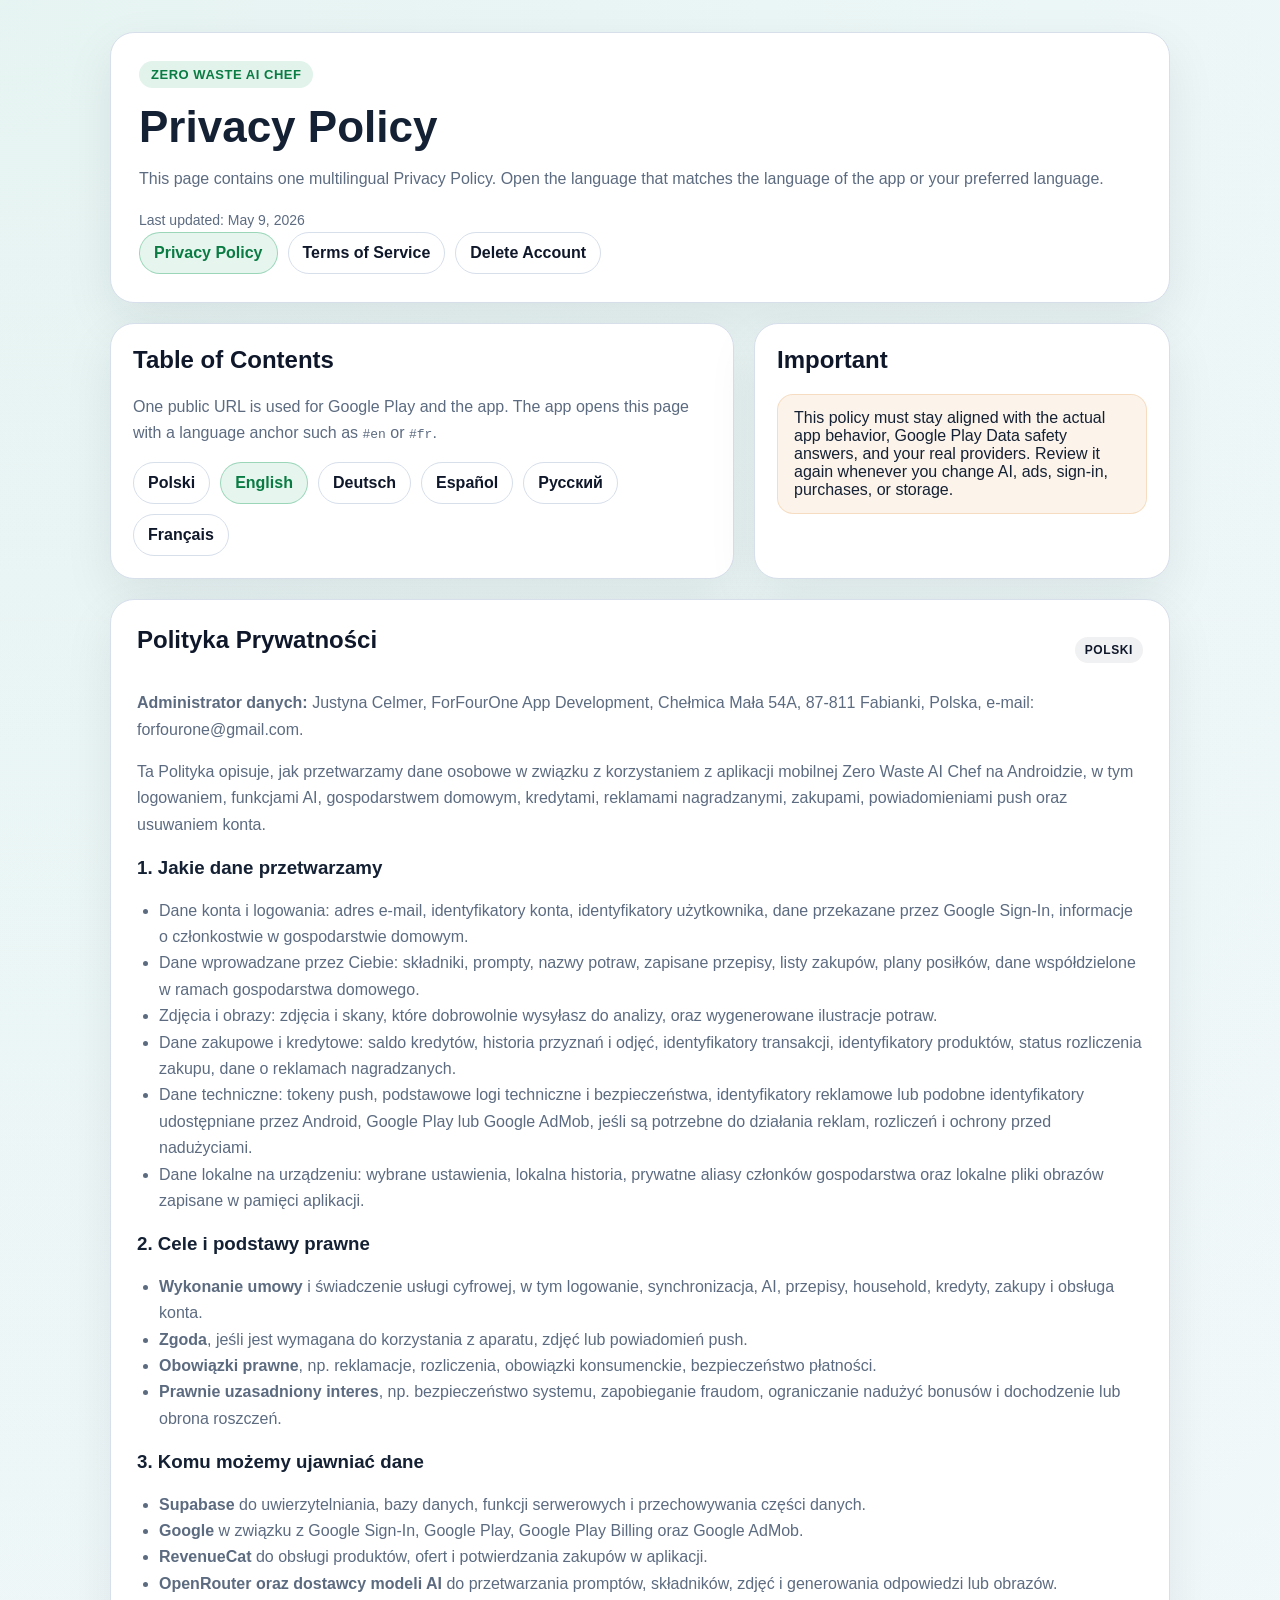
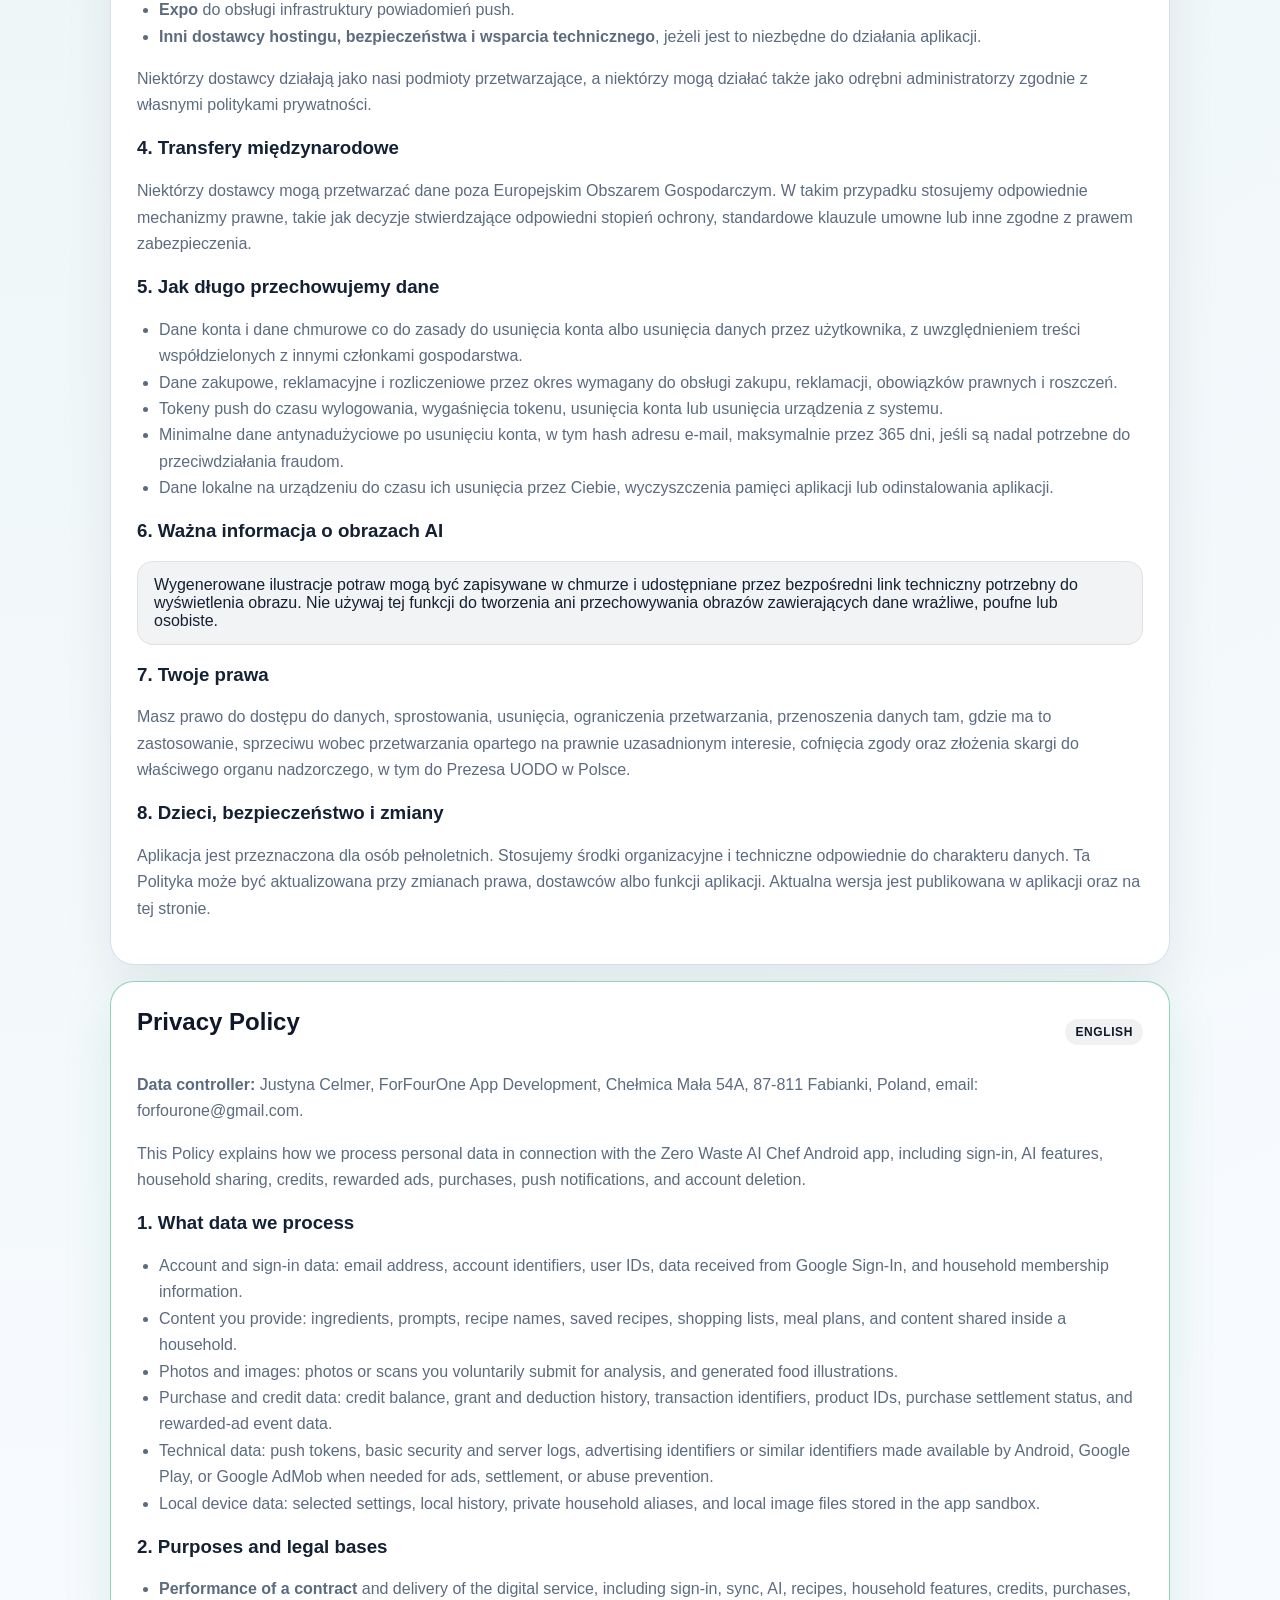
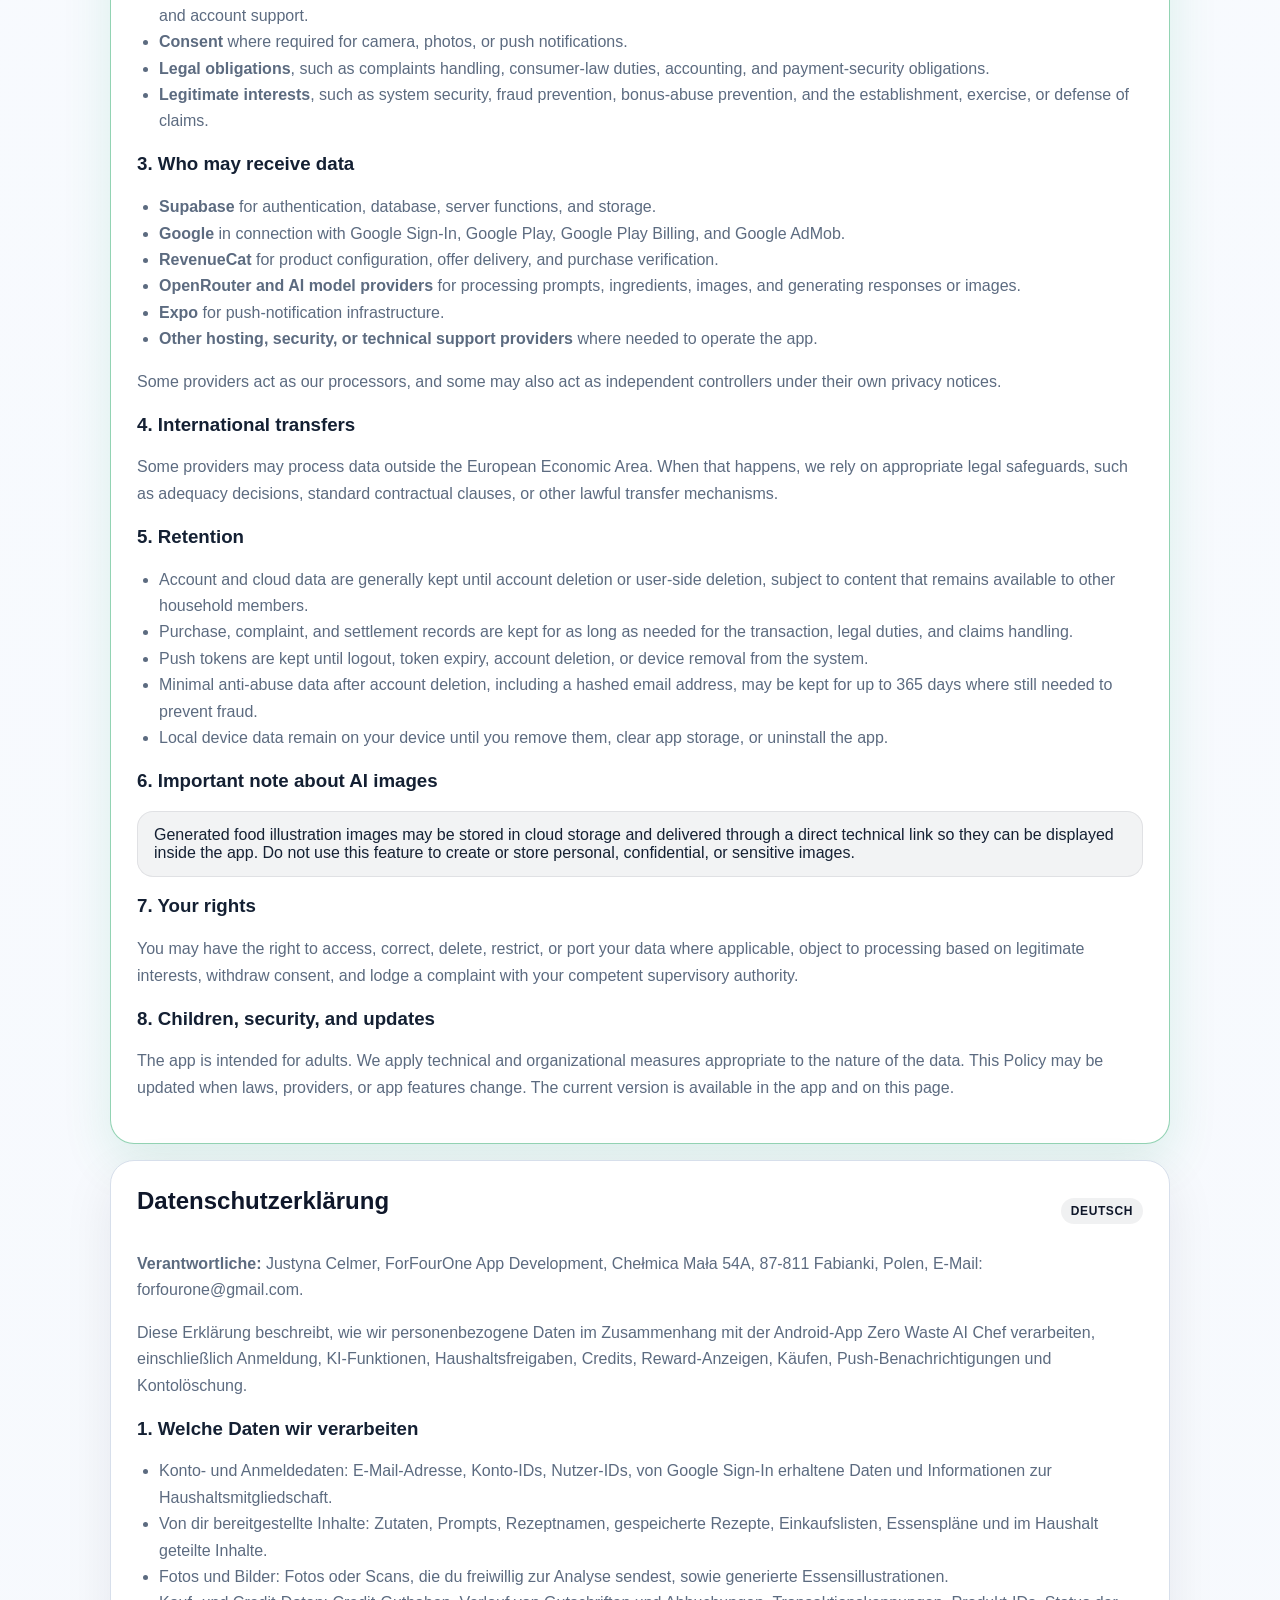
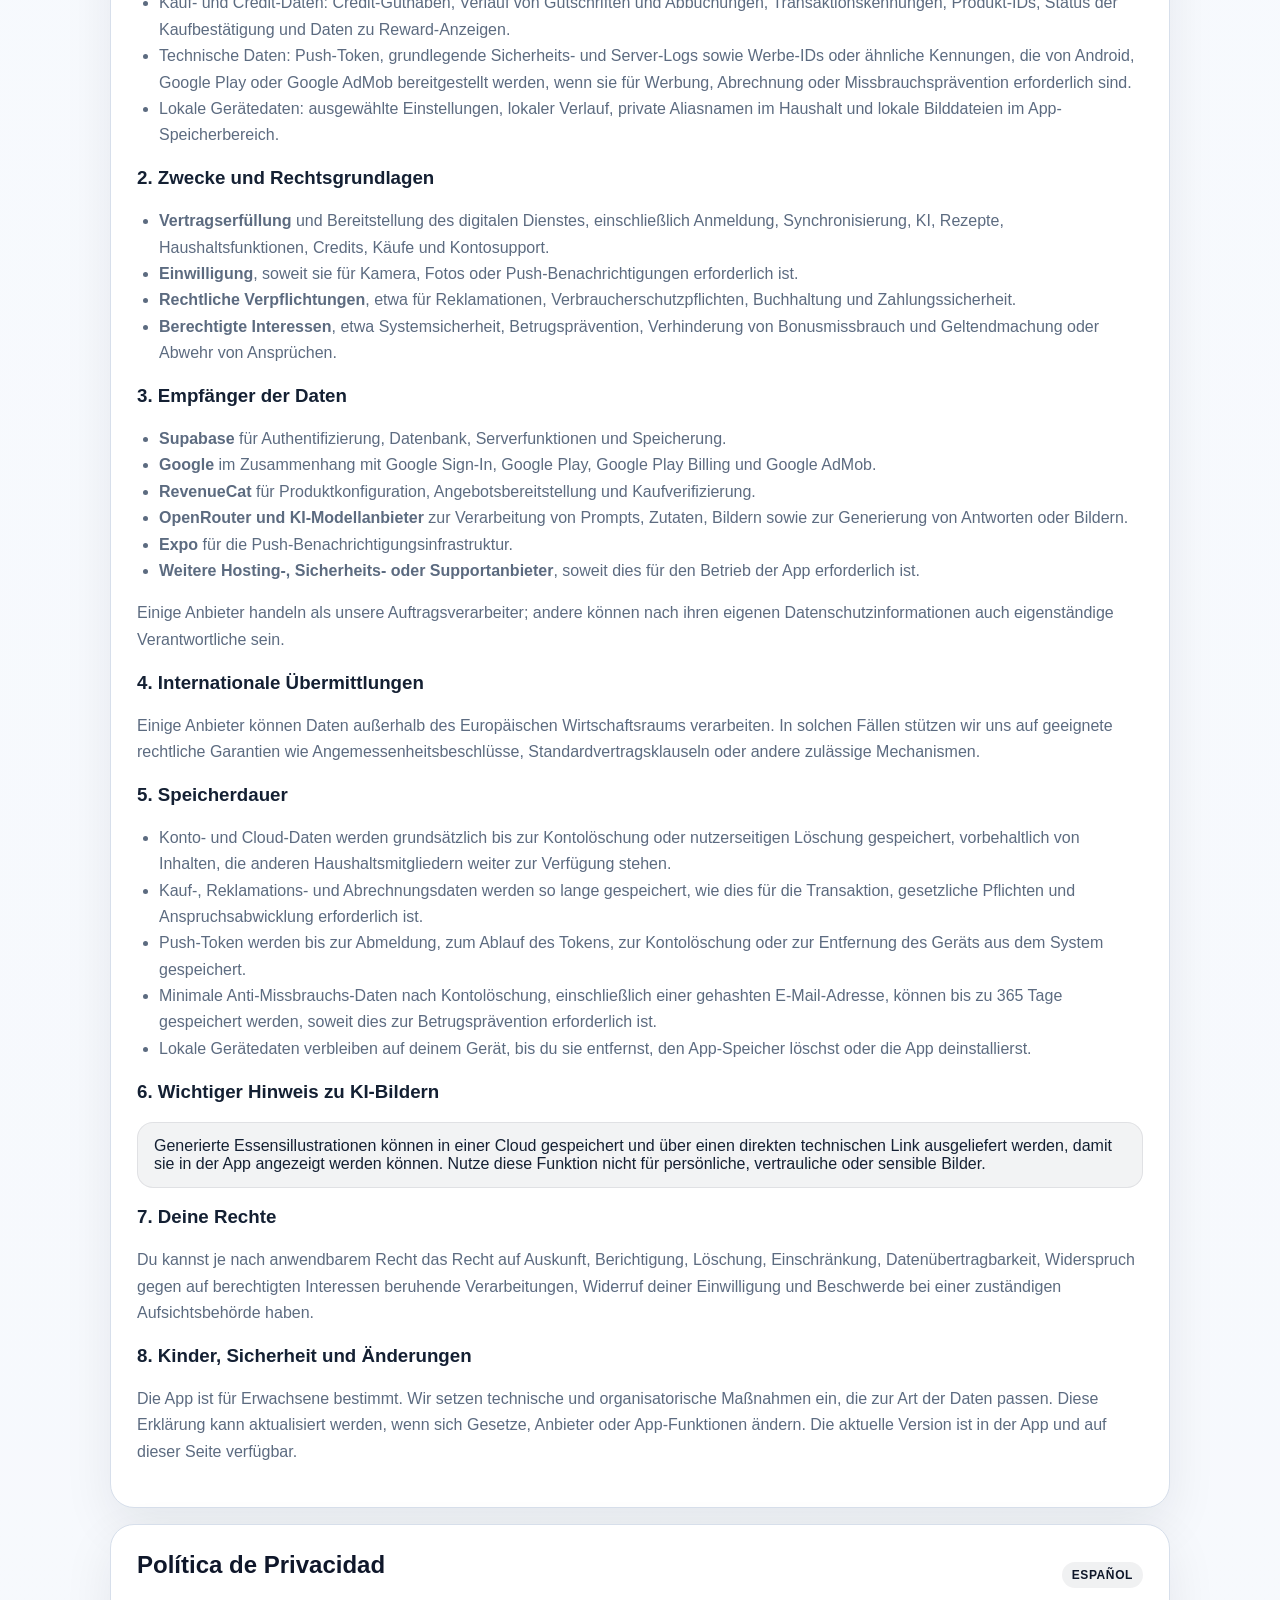
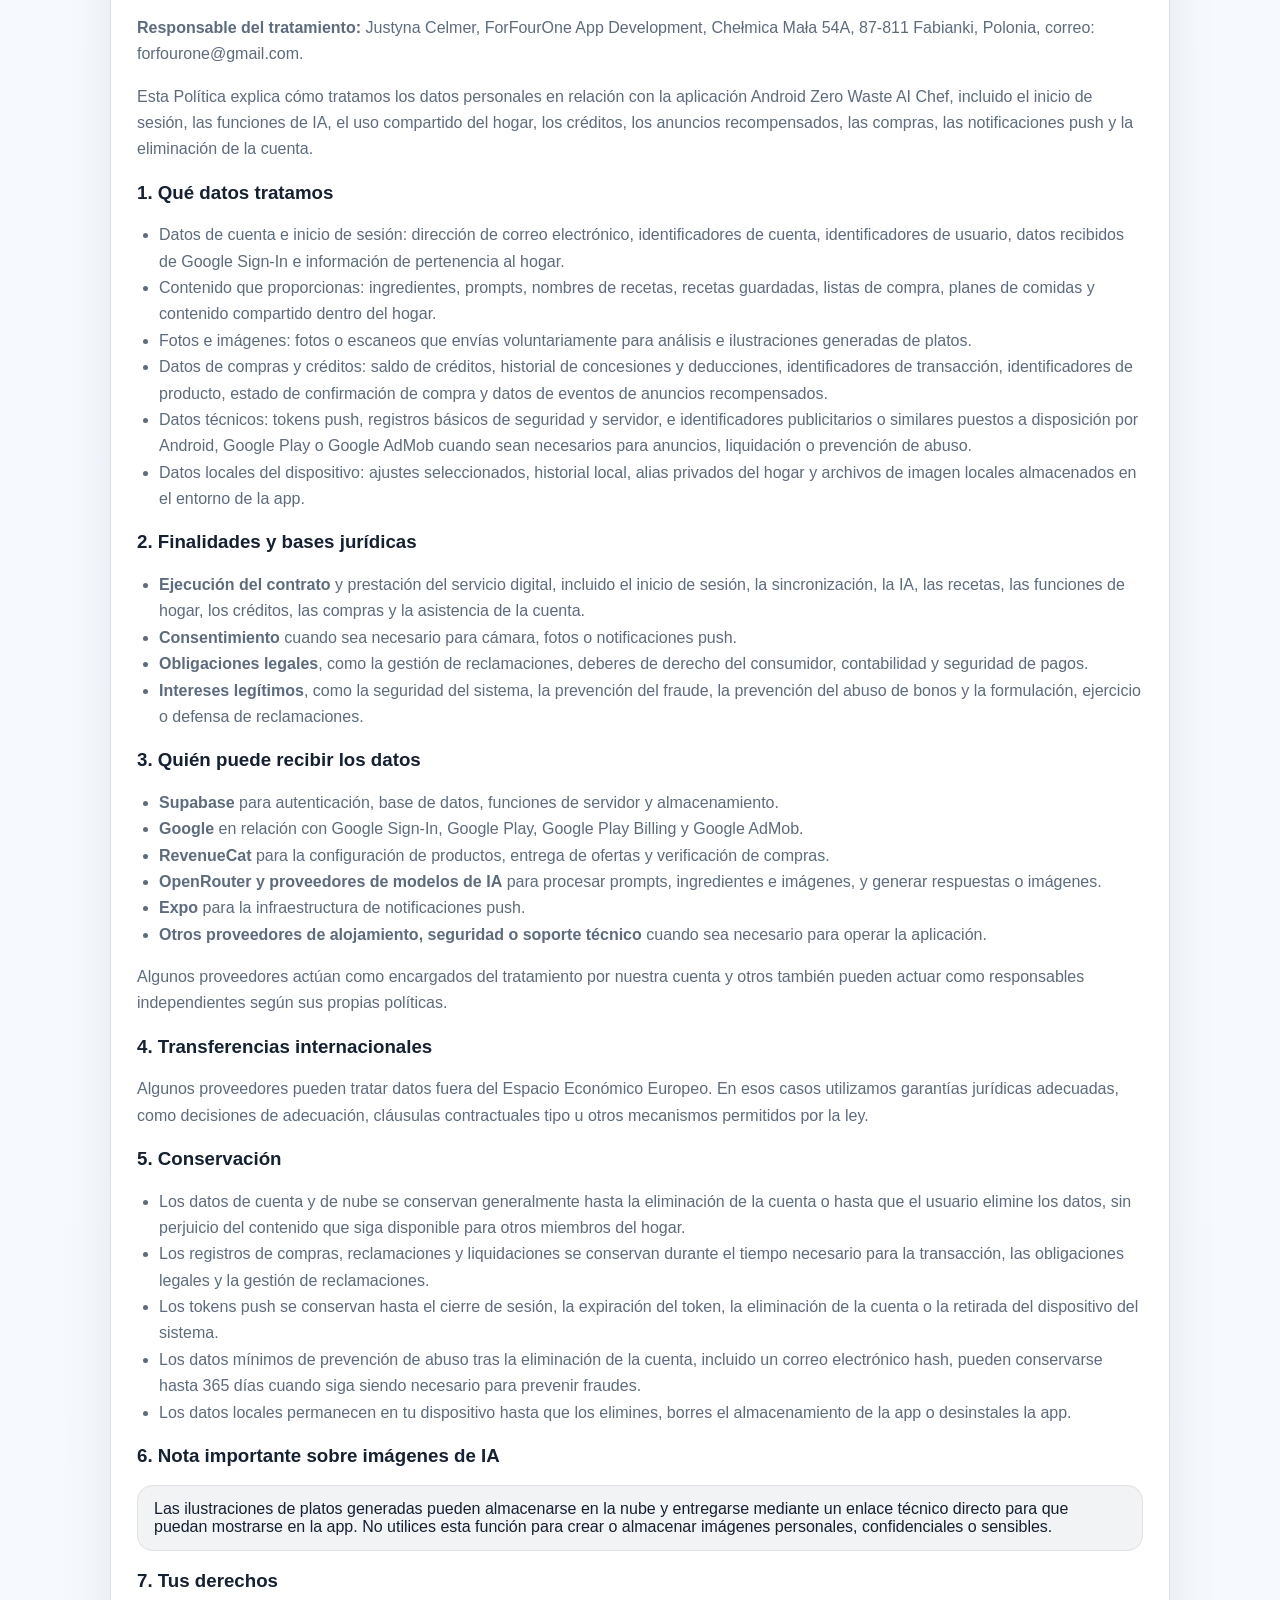
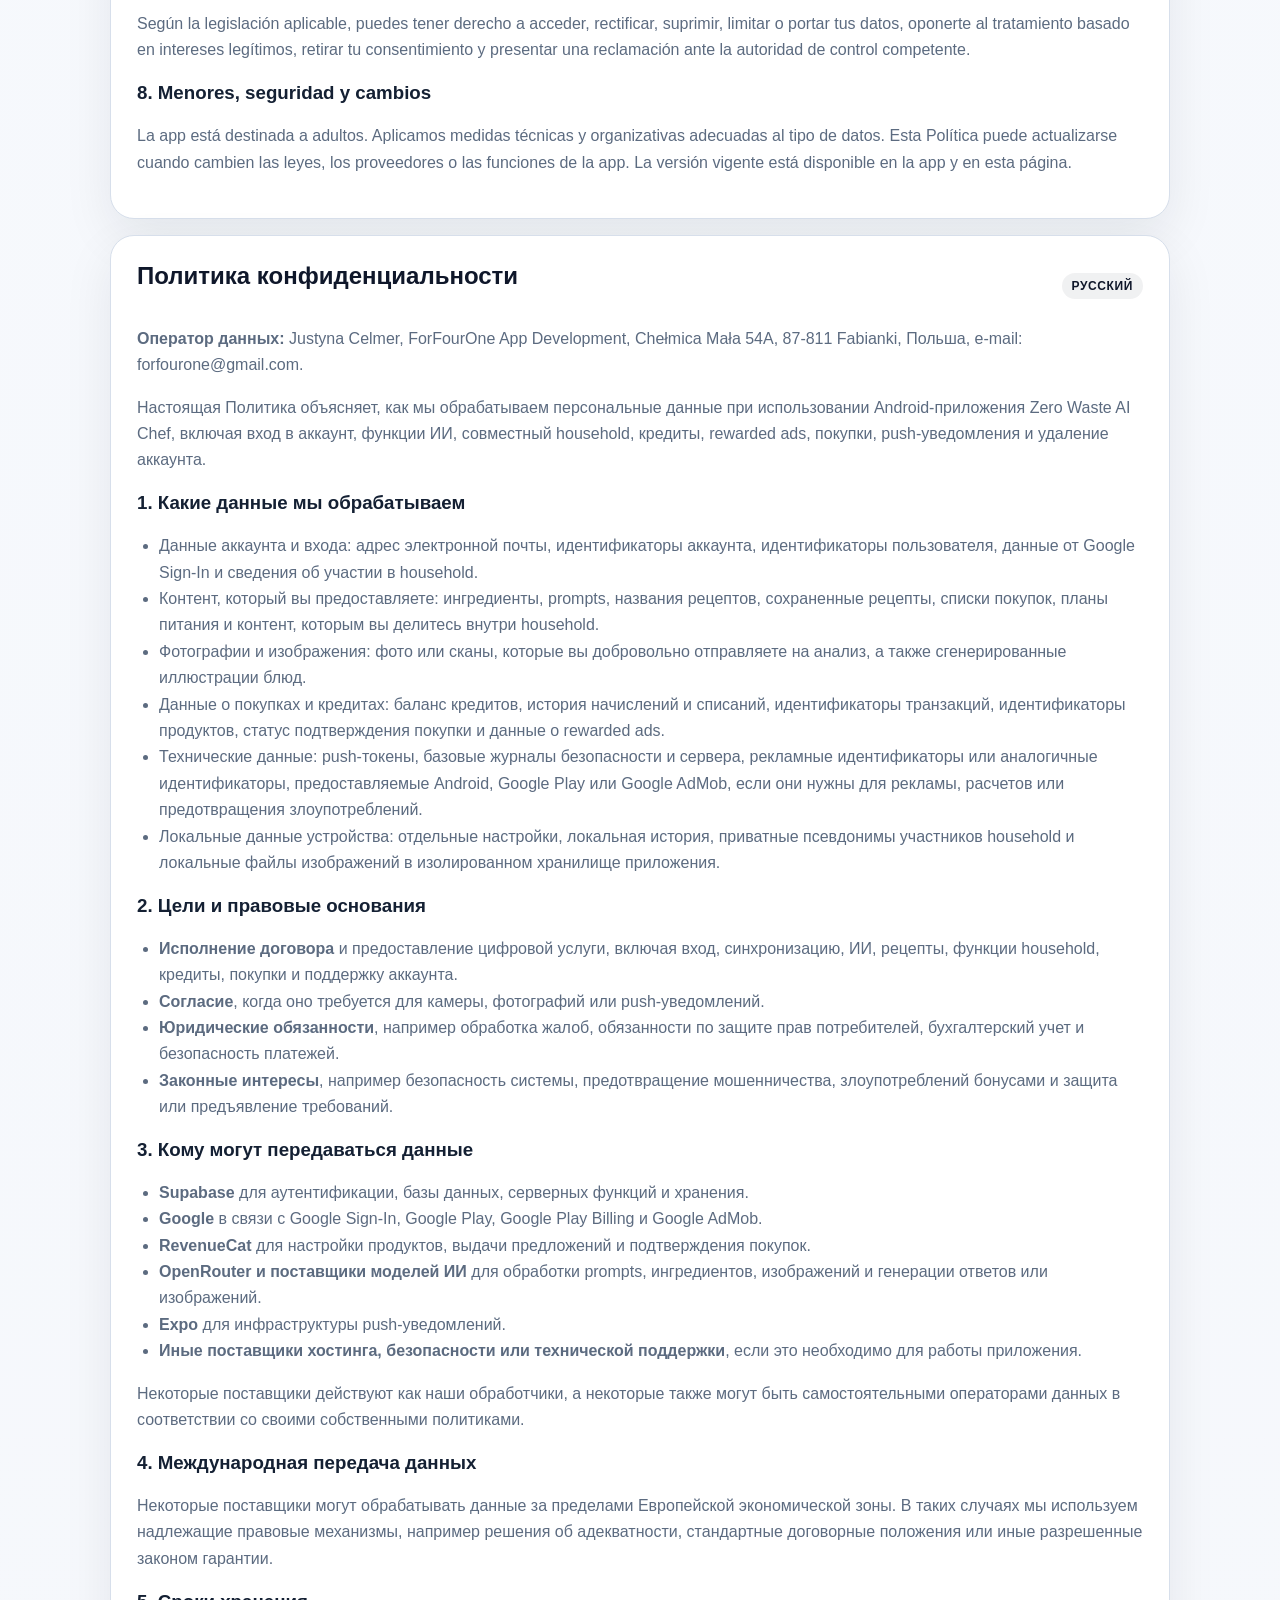
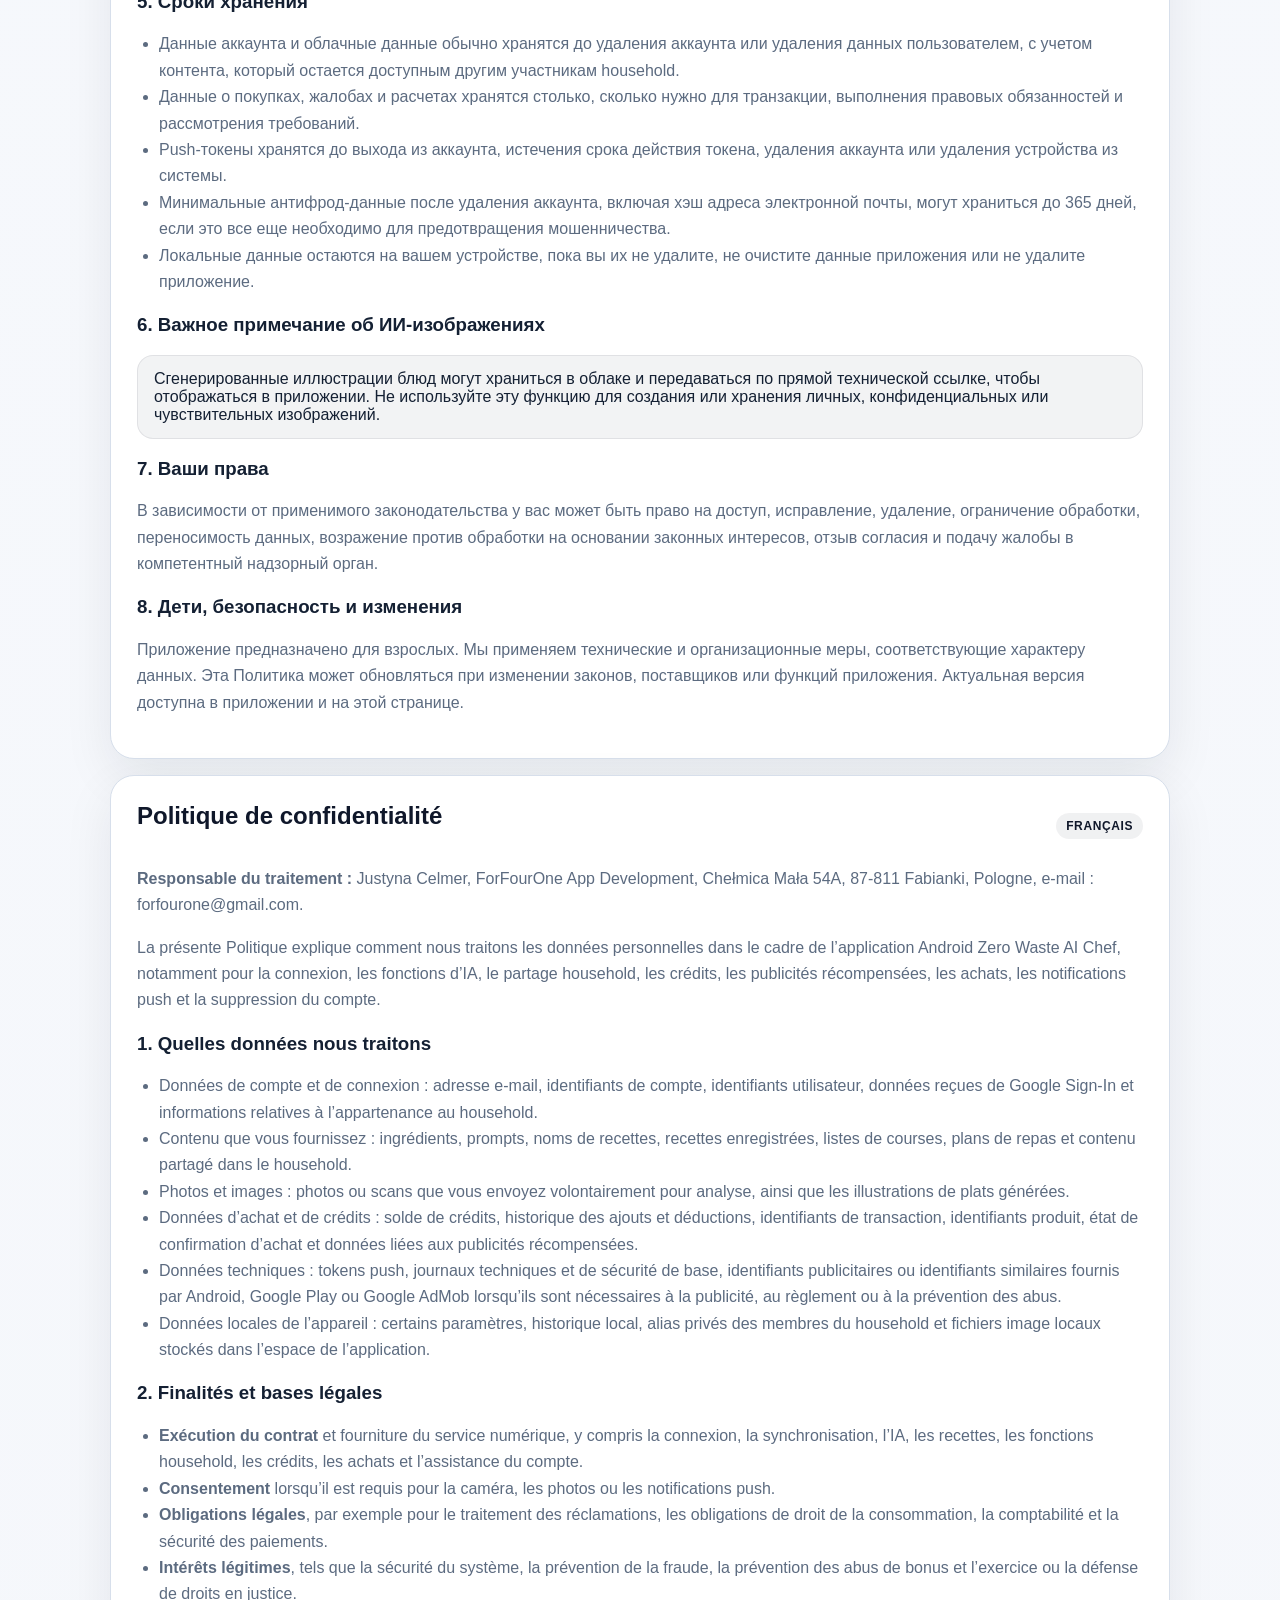
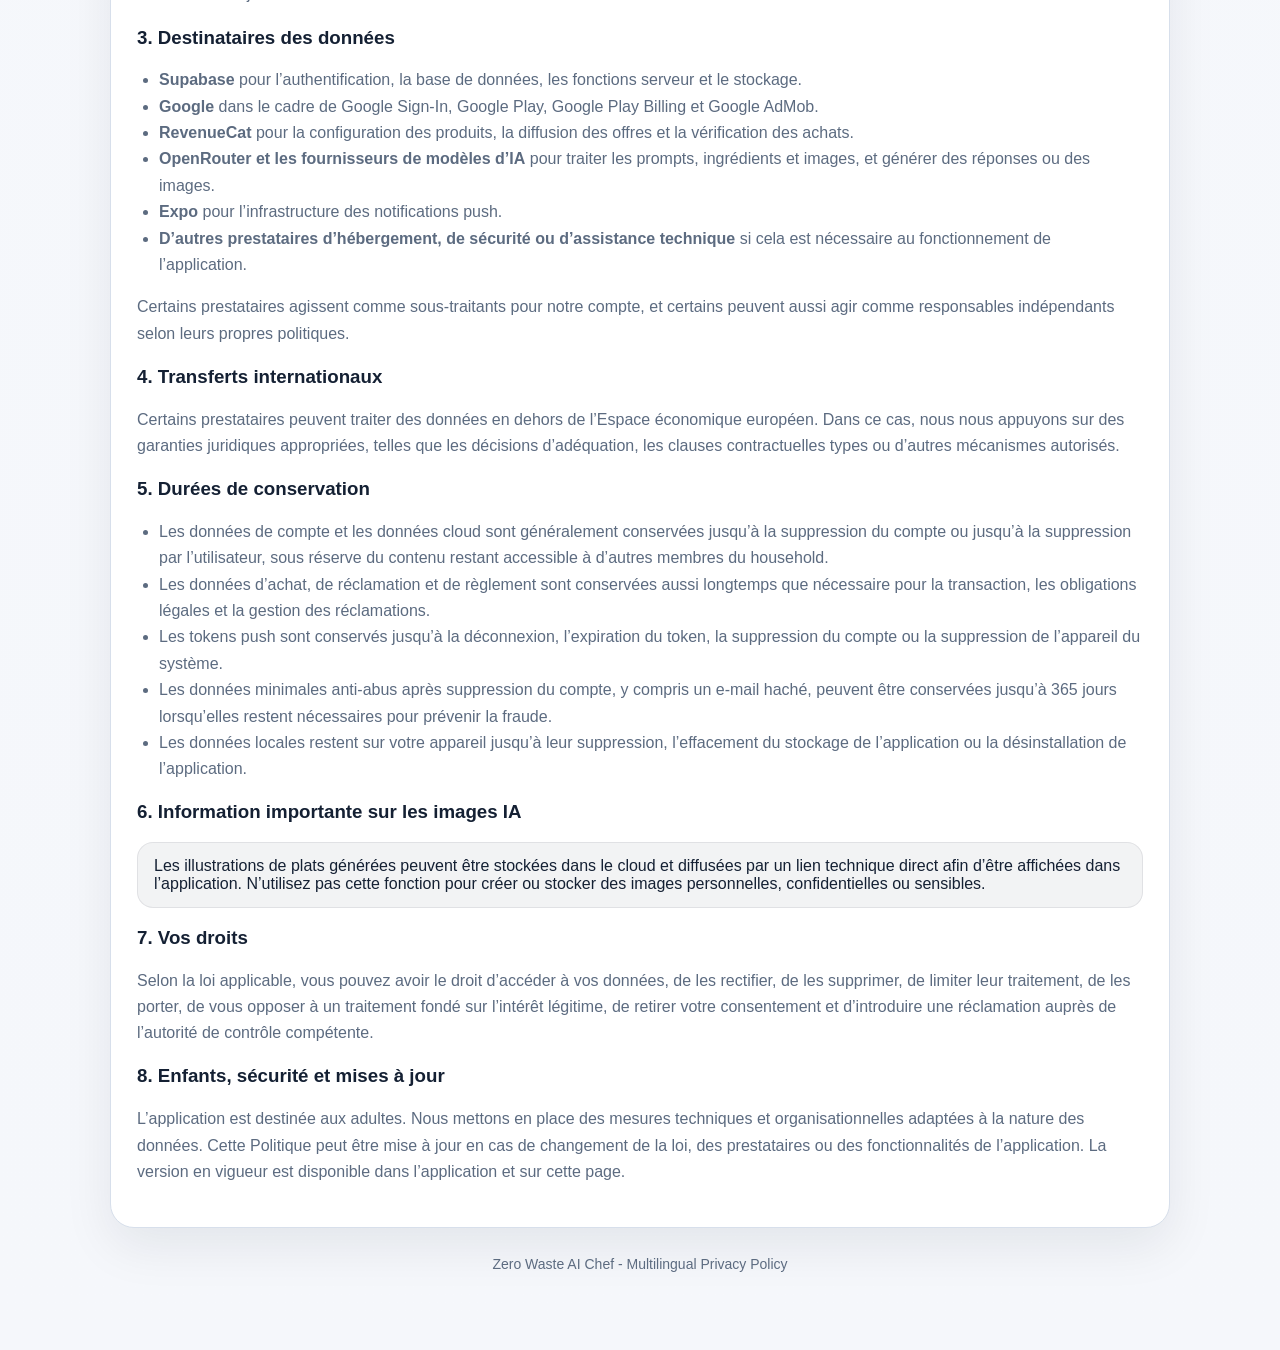
==== polityka.html @ df458fab "Add files via upload" ====
<!DOCTYPE html>
<html lang="en">
<head>
    <meta charset="utf-8">
    <meta name="viewport" content="width=device-width, initial-scale=1">
    <title>Zero Waste AI Chef - Privacy Policy</title>
    <meta name="description" content="Multilingual Privacy Policy for Zero Waste AI Chef.">
    <link rel="stylesheet" href="./styles.css">
    <script defer src="./legal.js"></script>
</head>
<body>
    <div class="page">
        <header class="hero">
            <span class="eyebrow">Zero Waste AI Chef</span>
            <h1>Privacy Policy</h1>
            <p>This page contains one multilingual Privacy Policy. Open the language that matches the language of the app or your preferred language.</p>
            <p class="meta">Last updated: May 9, 2026</p>
            <div class="doc-nav">
                <a class="active" href="./polityka.html">Privacy Policy</a>
                <a href="./regulamin.html">Terms of Service</a>
                <a href="./delete/">Delete Account</a>
            </div>
        </header>

        <section class="grid">
            <div class="card">
                <h2>Table of Contents</h2>
                <p>One public URL is used for Google Play and the app. The app opens this page with a language anchor such as <code>#en</code> or <code>#fr</code>.</p>
                <div class="lang-nav">
                    <a data-locale-link="pl" href="#pl">Polski</a>
                    <a data-locale-link="en" href="#en">English</a>
                    <a data-locale-link="de" href="#de">Deutsch</a>
                    <a data-locale-link="es" href="#es">Español</a>
                    <a data-locale-link="ru" href="#ru">Русский</a>
                    <a data-locale-link="fr" href="#fr">Français</a>
                </div>
            </div>
            <div class="card">
                <h2>Important</h2>
                <div class="warning">
                    This policy must stay aligned with the actual app behavior, Google Play Data safety answers, and your real providers. Review it again whenever you change AI, ads, sign-in, purchases, or storage.
                </div>
            </div>
        </section>

        <main class="stack">
            <section id="pl" class="locale-section" lang="pl">
                <div class="locale-head">
                    <h2>Polityka Prywatności</h2>
                    <span class="locale-label">Polski</span>
                </div>
                <p><strong>Administrator danych:</strong> Justyna Celmer, ForFourOne App Development, Chełmica Mała 54A, 87-811 Fabianki, Polska, e-mail: forfourone@gmail.com.</p>
                <p>Ta Polityka opisuje, jak przetwarzamy dane osobowe w związku z korzystaniem z aplikacji mobilnej Zero Waste AI Chef na Androidzie, w tym logowaniem, funkcjami AI, gospodarstwem domowym, kredytami, reklamami nagradzanymi, zakupami, powiadomieniami push oraz usuwaniem konta.</p>

                <h3>1. Jakie dane przetwarzamy</h3>
                <ul>
                    <li>Dane konta i logowania: adres e-mail, identyfikatory konta, identyfikatory użytkownika, dane przekazane przez Google Sign-In, informacje o członkostwie w gospodarstwie domowym.</li>
                    <li>Dane wprowadzane przez Ciebie: składniki, prompty, nazwy potraw, zapisane przepisy, listy zakupów, plany posiłków, dane współdzielone w ramach gospodarstwa domowego.</li>
                    <li>Zdjęcia i obrazy: zdjęcia i skany, które dobrowolnie wysyłasz do analizy, oraz wygenerowane ilustracje potraw.</li>
                    <li>Dane zakupowe i kredytowe: saldo kredytów, historia przyznań i odjęć, identyfikatory transakcji, identyfikatory produktów, status rozliczenia zakupu, dane o reklamach nagradzanych.</li>
                    <li>Dane techniczne: tokeny push, podstawowe logi techniczne i bezpieczeństwa, identyfikatory reklamowe lub podobne identyfikatory udostępniane przez Android, Google Play lub Google AdMob, jeśli są potrzebne do działania reklam, rozliczeń i ochrony przed nadużyciami.</li>
                    <li>Dane lokalne na urządzeniu: wybrane ustawienia, lokalna historia, prywatne aliasy członków gospodarstwa oraz lokalne pliki obrazów zapisane w pamięci aplikacji.</li>
                </ul>

                <h3>2. Cele i podstawy prawne</h3>
                <ul>
                    <li><strong>Wykonanie umowy</strong> i świadczenie usługi cyfrowej, w tym logowanie, synchronizacja, AI, przepisy, household, kredyty, zakupy i obsługa konta.</li>
                    <li><strong>Zgoda</strong>, jeśli jest wymagana do korzystania z aparatu, zdjęć lub powiadomień push.</li>
                    <li><strong>Obowiązki prawne</strong>, np. reklamacje, rozliczenia, obowiązki konsumenckie, bezpieczeństwo płatności.</li>
                    <li><strong>Prawnie uzasadniony interes</strong>, np. bezpieczeństwo systemu, zapobieganie fraudom, ograniczanie nadużyć bonusów i dochodzenie lub obrona roszczeń.</li>
                </ul>

                <h3>3. Komu możemy ujawniać dane</h3>
                <ul>
                    <li><strong>Supabase</strong> do uwierzytelniania, bazy danych, funkcji serwerowych i przechowywania części danych.</li>
                    <li><strong>Google</strong> w związku z Google Sign-In, Google Play, Google Play Billing oraz Google AdMob.</li>
                    <li><strong>RevenueCat</strong> do obsługi produktów, ofert i potwierdzania zakupów w aplikacji.</li>
                    <li><strong>OpenRouter oraz dostawcy modeli AI</strong> do przetwarzania promptów, składników, zdjęć i generowania odpowiedzi lub obrazów.</li>
                    <li><strong>Expo</strong> do obsługi infrastruktury powiadomień push.</li>
                    <li><strong>Inni dostawcy hostingu, bezpieczeństwa i wsparcia technicznego</strong>, jeżeli jest to niezbędne do działania aplikacji.</li>
                </ul>
                <p>Niektórzy dostawcy działają jako nasi podmioty przetwarzające, a niektórzy mogą działać także jako odrębni administratorzy zgodnie z własnymi politykami prywatności.</p>

                <h3>4. Transfery międzynarodowe</h3>
                <p>Niektórzy dostawcy mogą przetwarzać dane poza Europejskim Obszarem Gospodarczym. W takim przypadku stosujemy odpowiednie mechanizmy prawne, takie jak decyzje stwierdzające odpowiedni stopień ochrony, standardowe klauzule umowne lub inne zgodne z prawem zabezpieczenia.</p>

                <h3>5. Jak długo przechowujemy dane</h3>
                <ul>
                    <li>Dane konta i dane chmurowe co do zasady do usunięcia konta albo usunięcia danych przez użytkownika, z uwzględnieniem treści współdzielonych z innymi członkami gospodarstwa.</li>
                    <li>Dane zakupowe, reklamacyjne i rozliczeniowe przez okres wymagany do obsługi zakupu, reklamacji, obowiązków prawnych i roszczeń.</li>
                    <li>Tokeny push do czasu wylogowania, wygaśnięcia tokenu, usunięcia konta lub usunięcia urządzenia z systemu.</li>
                    <li>Minimalne dane antynadużyciowe po usunięciu konta, w tym hash adresu e-mail, maksymalnie przez 365 dni, jeśli są nadal potrzebne do przeciwdziałania fraudom.</li>
                    <li>Dane lokalne na urządzeniu do czasu ich usunięcia przez Ciebie, wyczyszczenia pamięci aplikacji lub odinstalowania aplikacji.</li>
                </ul>

                <h3>6. Ważna informacja o obrazach AI</h3>
                <div class="notice">
                    Wygenerowane ilustracje potraw mogą być zapisywane w chmurze i udostępniane przez bezpośredni link techniczny potrzebny do wyświetlenia obrazu. Nie używaj tej funkcji do tworzenia ani przechowywania obrazów zawierających dane wrażliwe, poufne lub osobiste.
                </div>

                <h3>7. Twoje prawa</h3>
                <p>Masz prawo do dostępu do danych, sprostowania, usunięcia, ograniczenia przetwarzania, przenoszenia danych tam, gdzie ma to zastosowanie, sprzeciwu wobec przetwarzania opartego na prawnie uzasadnionym interesie, cofnięcia zgody oraz złożenia skargi do właściwego organu nadzorczego, w tym do Prezesa UODO w Polsce.</p>

                <h3>8. Dzieci, bezpieczeństwo i zmiany</h3>
                <p>Aplikacja jest przeznaczona dla osób pełnoletnich. Stosujemy środki organizacyjne i techniczne odpowiednie do charakteru danych. Ta Polityka może być aktualizowana przy zmianach prawa, dostawców albo funkcji aplikacji. Aktualna wersja jest publikowana w aplikacji oraz na tej stronie.</p>
            </section>

            <section id="en" class="locale-section" lang="en">
                <div class="locale-head">
                    <h2>Privacy Policy</h2>
                    <span class="locale-label">English</span>
                </div>
                <p><strong>Data controller:</strong> Justyna Celmer, ForFourOne App Development, Chełmica Mała 54A, 87-811 Fabianki, Poland, email: forfourone@gmail.com.</p>
                <p>This Policy explains how we process personal data in connection with the Zero Waste AI Chef Android app, including sign-in, AI features, household sharing, credits, rewarded ads, purchases, push notifications, and account deletion.</p>

                <h3>1. What data we process</h3>
                <ul>
                    <li>Account and sign-in data: email address, account identifiers, user IDs, data received from Google Sign-In, and household membership information.</li>
                    <li>Content you provide: ingredients, prompts, recipe names, saved recipes, shopping lists, meal plans, and content shared inside a household.</li>
                    <li>Photos and images: photos or scans you voluntarily submit for analysis, and generated food illustrations.</li>
                    <li>Purchase and credit data: credit balance, grant and deduction history, transaction identifiers, product IDs, purchase settlement status, and rewarded-ad event data.</li>
                    <li>Technical data: push tokens, basic security and server logs, advertising identifiers or similar identifiers made available by Android, Google Play, or Google AdMob when needed for ads, settlement, or abuse prevention.</li>
                    <li>Local device data: selected settings, local history, private household aliases, and local image files stored in the app sandbox.</li>
                </ul>

                <h3>2. Purposes and legal bases</h3>
                <ul>
                    <li><strong>Performance of a contract</strong> and delivery of the digital service, including sign-in, sync, AI, recipes, household features, credits, purchases, and account support.</li>
                    <li><strong>Consent</strong> where required for camera, photos, or push notifications.</li>
                    <li><strong>Legal obligations</strong>, such as complaints handling, consumer-law duties, accounting, and payment-security obligations.</li>
                    <li><strong>Legitimate interests</strong>, such as system security, fraud prevention, bonus-abuse prevention, and the establishment, exercise, or defense of claims.</li>
                </ul>

                <h3>3. Who may receive data</h3>
                <ul>
                    <li><strong>Supabase</strong> for authentication, database, server functions, and storage.</li>
                    <li><strong>Google</strong> in connection with Google Sign-In, Google Play, Google Play Billing, and Google AdMob.</li>
                    <li><strong>RevenueCat</strong> for product configuration, offer delivery, and purchase verification.</li>
                    <li><strong>OpenRouter and AI model providers</strong> for processing prompts, ingredients, images, and generating responses or images.</li>
                    <li><strong>Expo</strong> for push-notification infrastructure.</li>
                    <li><strong>Other hosting, security, or technical support providers</strong> where needed to operate the app.</li>
                </ul>
                <p>Some providers act as our processors, and some may also act as independent controllers under their own privacy notices.</p>

                <h3>4. International transfers</h3>
                <p>Some providers may process data outside the European Economic Area. When that happens, we rely on appropriate legal safeguards, such as adequacy decisions, standard contractual clauses, or other lawful transfer mechanisms.</p>

                <h3>5. Retention</h3>
                <ul>
                    <li>Account and cloud data are generally kept until account deletion or user-side deletion, subject to content that remains available to other household members.</li>
                    <li>Purchase, complaint, and settlement records are kept for as long as needed for the transaction, legal duties, and claims handling.</li>
                    <li>Push tokens are kept until logout, token expiry, account deletion, or device removal from the system.</li>
                    <li>Minimal anti-abuse data after account deletion, including a hashed email address, may be kept for up to 365 days where still needed to prevent fraud.</li>
                    <li>Local device data remain on your device until you remove them, clear app storage, or uninstall the app.</li>
                </ul>

                <h3>6. Important note about AI images</h3>
                <div class="notice">
                    Generated food illustration images may be stored in cloud storage and delivered through a direct technical link so they can be displayed inside the app. Do not use this feature to create or store personal, confidential, or sensitive images.
                </div>

                <h3>7. Your rights</h3>
                <p>You may have the right to access, correct, delete, restrict, or port your data where applicable, object to processing based on legitimate interests, withdraw consent, and lodge a complaint with your competent supervisory authority.</p>

                <h3>8. Children, security, and updates</h3>
                <p>The app is intended for adults. We apply technical and organizational measures appropriate to the nature of the data. This Policy may be updated when laws, providers, or app features change. The current version is available in the app and on this page.</p>
            </section>

            <section id="de" class="locale-section" lang="de">
                <div class="locale-head">
                    <h2>Datenschutzerklärung</h2>
                    <span class="locale-label">Deutsch</span>
                </div>
                <p><strong>Verantwortliche:</strong> Justyna Celmer, ForFourOne App Development, Chełmica Mała 54A, 87-811 Fabianki, Polen, E-Mail: forfourone@gmail.com.</p>
                <p>Diese Erklärung beschreibt, wie wir personenbezogene Daten im Zusammenhang mit der Android-App Zero Waste AI Chef verarbeiten, einschließlich Anmeldung, KI-Funktionen, Haushaltsfreigaben, Credits, Reward-Anzeigen, Käufen, Push-Benachrichtigungen und Kontolöschung.</p>

                <h3>1. Welche Daten wir verarbeiten</h3>
                <ul>
                    <li>Konto- und Anmeldedaten: E-Mail-Adresse, Konto-IDs, Nutzer-IDs, von Google Sign-In erhaltene Daten und Informationen zur Haushaltsmitgliedschaft.</li>
                    <li>Von dir bereitgestellte Inhalte: Zutaten, Prompts, Rezeptnamen, gespeicherte Rezepte, Einkaufslisten, Essenspläne und im Haushalt geteilte Inhalte.</li>
                    <li>Fotos und Bilder: Fotos oder Scans, die du freiwillig zur Analyse sendest, sowie generierte Essensillustrationen.</li>
                    <li>Kauf- und Credit-Daten: Credit-Guthaben, Verlauf von Gutschriften und Abbuchungen, Transaktionskennungen, Produkt-IDs, Status der Kaufbestätigung und Daten zu Reward-Anzeigen.</li>
                    <li>Technische Daten: Push-Token, grundlegende Sicherheits- und Server-Logs sowie Werbe-IDs oder ähnliche Kennungen, die von Android, Google Play oder Google AdMob bereitgestellt werden, wenn sie für Werbung, Abrechnung oder Missbrauchsprävention erforderlich sind.</li>
                    <li>Lokale Gerätedaten: ausgewählte Einstellungen, lokaler Verlauf, private Aliasnamen im Haushalt und lokale Bilddateien im App-Speicherbereich.</li>
                </ul>

                <h3>2. Zwecke und Rechtsgrundlagen</h3>
                <ul>
                    <li><strong>Vertragserfüllung</strong> und Bereitstellung des digitalen Dienstes, einschließlich Anmeldung, Synchronisierung, KI, Rezepte, Haushaltsfunktionen, Credits, Käufe und Kontosupport.</li>
                    <li><strong>Einwilligung</strong>, soweit sie für Kamera, Fotos oder Push-Benachrichtigungen erforderlich ist.</li>
                    <li><strong>Rechtliche Verpflichtungen</strong>, etwa für Reklamationen, Verbraucherschutzpflichten, Buchhaltung und Zahlungssicherheit.</li>
                    <li><strong>Berechtigte Interessen</strong>, etwa Systemsicherheit, Betrugsprävention, Verhinderung von Bonusmissbrauch und Geltendmachung oder Abwehr von Ansprüchen.</li>
                </ul>

                <h3>3. Empfänger der Daten</h3>
                <ul>
                    <li><strong>Supabase</strong> für Authentifizierung, Datenbank, Serverfunktionen und Speicherung.</li>
                    <li><strong>Google</strong> im Zusammenhang mit Google Sign-In, Google Play, Google Play Billing und Google AdMob.</li>
                    <li><strong>RevenueCat</strong> für Produktkonfiguration, Angebotsbereitstellung und Kaufverifizierung.</li>
                    <li><strong>OpenRouter und KI-Modellanbieter</strong> zur Verarbeitung von Prompts, Zutaten, Bildern sowie zur Generierung von Antworten oder Bildern.</li>
                    <li><strong>Expo</strong> für die Push-Benachrichtigungsinfrastruktur.</li>
                    <li><strong>Weitere Hosting-, Sicherheits- oder Supportanbieter</strong>, soweit dies für den Betrieb der App erforderlich ist.</li>
                </ul>
                <p>Einige Anbieter handeln als unsere Auftragsverarbeiter; andere können nach ihren eigenen Datenschutzinformationen auch eigenständige Verantwortliche sein.</p>

                <h3>4. Internationale Übermittlungen</h3>
                <p>Einige Anbieter können Daten außerhalb des Europäischen Wirtschaftsraums verarbeiten. In solchen Fällen stützen wir uns auf geeignete rechtliche Garantien wie Angemessenheitsbeschlüsse, Standardvertragsklauseln oder andere zulässige Mechanismen.</p>

                <h3>5. Speicherdauer</h3>
                <ul>
                    <li>Konto- und Cloud-Daten werden grundsätzlich bis zur Kontolöschung oder nutzerseitigen Löschung gespeichert, vorbehaltlich von Inhalten, die anderen Haushaltsmitgliedern weiter zur Verfügung stehen.</li>
                    <li>Kauf-, Reklamations- und Abrechnungsdaten werden so lange gespeichert, wie dies für die Transaktion, gesetzliche Pflichten und Anspruchsabwicklung erforderlich ist.</li>
                    <li>Push-Token werden bis zur Abmeldung, zum Ablauf des Tokens, zur Kontolöschung oder zur Entfernung des Geräts aus dem System gespeichert.</li>
                    <li>Minimale Anti-Missbrauchs-Daten nach Kontolöschung, einschließlich einer gehashten E-Mail-Adresse, können bis zu 365 Tage gespeichert werden, soweit dies zur Betrugsprävention erforderlich ist.</li>
                    <li>Lokale Gerätedaten verbleiben auf deinem Gerät, bis du sie entfernst, den App-Speicher löschst oder die App deinstallierst.</li>
                </ul>

                <h3>6. Wichtiger Hinweis zu KI-Bildern</h3>
                <div class="notice">
                    Generierte Essensillustrationen können in einer Cloud gespeichert und über einen direkten technischen Link ausgeliefert werden, damit sie in der App angezeigt werden können. Nutze diese Funktion nicht für persönliche, vertrauliche oder sensible Bilder.
                </div>

                <h3>7. Deine Rechte</h3>
                <p>Du kannst je nach anwendbarem Recht das Recht auf Auskunft, Berichtigung, Löschung, Einschränkung, Datenübertragbarkeit, Widerspruch gegen auf berechtigten Interessen beruhende Verarbeitungen, Widerruf deiner Einwilligung und Beschwerde bei einer zuständigen Aufsichtsbehörde haben.</p>

                <h3>8. Kinder, Sicherheit und Änderungen</h3>
                <p>Die App ist für Erwachsene bestimmt. Wir setzen technische und organisatorische Maßnahmen ein, die zur Art der Daten passen. Diese Erklärung kann aktualisiert werden, wenn sich Gesetze, Anbieter oder App-Funktionen ändern. Die aktuelle Version ist in der App und auf dieser Seite verfügbar.</p>
            </section>

            <section id="es" class="locale-section" lang="es">
                <div class="locale-head">
                    <h2>Política de Privacidad</h2>
                    <span class="locale-label">Español</span>
                </div>
                <p><strong>Responsable del tratamiento:</strong> Justyna Celmer, ForFourOne App Development, Chełmica Mała 54A, 87-811 Fabianki, Polonia, correo: forfourone@gmail.com.</p>
                <p>Esta Política explica cómo tratamos los datos personales en relación con la aplicación Android Zero Waste AI Chef, incluido el inicio de sesión, las funciones de IA, el uso compartido del hogar, los créditos, los anuncios recompensados, las compras, las notificaciones push y la eliminación de la cuenta.</p>

                <h3>1. Qué datos tratamos</h3>
                <ul>
                    <li>Datos de cuenta e inicio de sesión: dirección de correo electrónico, identificadores de cuenta, identificadores de usuario, datos recibidos de Google Sign-In e información de pertenencia al hogar.</li>
                    <li>Contenido que proporcionas: ingredientes, prompts, nombres de recetas, recetas guardadas, listas de compra, planes de comidas y contenido compartido dentro del hogar.</li>
                    <li>Fotos e imágenes: fotos o escaneos que envías voluntariamente para análisis e ilustraciones generadas de platos.</li>
                    <li>Datos de compras y créditos: saldo de créditos, historial de concesiones y deducciones, identificadores de transacción, identificadores de producto, estado de confirmación de compra y datos de eventos de anuncios recompensados.</li>
                    <li>Datos técnicos: tokens push, registros básicos de seguridad y servidor, e identificadores publicitarios o similares puestos a disposición por Android, Google Play o Google AdMob cuando sean necesarios para anuncios, liquidación o prevención de abuso.</li>
                    <li>Datos locales del dispositivo: ajustes seleccionados, historial local, alias privados del hogar y archivos de imagen locales almacenados en el entorno de la app.</li>
                </ul>

                <h3>2. Finalidades y bases jurídicas</h3>
                <ul>
                    <li><strong>Ejecución del contrato</strong> y prestación del servicio digital, incluido el inicio de sesión, la sincronización, la IA, las recetas, las funciones de hogar, los créditos, las compras y la asistencia de la cuenta.</li>
                    <li><strong>Consentimiento</strong> cuando sea necesario para cámara, fotos o notificaciones push.</li>
                    <li><strong>Obligaciones legales</strong>, como la gestión de reclamaciones, deberes de derecho del consumidor, contabilidad y seguridad de pagos.</li>
                    <li><strong>Intereses legítimos</strong>, como la seguridad del sistema, la prevención del fraude, la prevención del abuso de bonos y la formulación, ejercicio o defensa de reclamaciones.</li>
                </ul>

                <h3>3. Quién puede recibir los datos</h3>
                <ul>
                    <li><strong>Supabase</strong> para autenticación, base de datos, funciones de servidor y almacenamiento.</li>
                    <li><strong>Google</strong> en relación con Google Sign-In, Google Play, Google Play Billing y Google AdMob.</li>
                    <li><strong>RevenueCat</strong> para la configuración de productos, entrega de ofertas y verificación de compras.</li>
                    <li><strong>OpenRouter y proveedores de modelos de IA</strong> para procesar prompts, ingredientes e imágenes, y generar respuestas o imágenes.</li>
                    <li><strong>Expo</strong> para la infraestructura de notificaciones push.</li>
                    <li><strong>Otros proveedores de alojamiento, seguridad o soporte técnico</strong> cuando sea necesario para operar la aplicación.</li>
                </ul>
                <p>Algunos proveedores actúan como encargados del tratamiento por nuestra cuenta y otros también pueden actuar como responsables independientes según sus propias políticas.</p>

                <h3>4. Transferencias internacionales</h3>
                <p>Algunos proveedores pueden tratar datos fuera del Espacio Económico Europeo. En esos casos utilizamos garantías jurídicas adecuadas, como decisiones de adecuación, cláusulas contractuales tipo u otros mecanismos permitidos por la ley.</p>

                <h3>5. Conservación</h3>
                <ul>
                    <li>Los datos de cuenta y de nube se conservan generalmente hasta la eliminación de la cuenta o hasta que el usuario elimine los datos, sin perjuicio del contenido que siga disponible para otros miembros del hogar.</li>
                    <li>Los registros de compras, reclamaciones y liquidaciones se conservan durante el tiempo necesario para la transacción, las obligaciones legales y la gestión de reclamaciones.</li>
                    <li>Los tokens push se conservan hasta el cierre de sesión, la expiración del token, la eliminación de la cuenta o la retirada del dispositivo del sistema.</li>
                    <li>Los datos mínimos de prevención de abuso tras la eliminación de la cuenta, incluido un correo electrónico hash, pueden conservarse hasta 365 días cuando siga siendo necesario para prevenir fraudes.</li>
                    <li>Los datos locales permanecen en tu dispositivo hasta que los elimines, borres el almacenamiento de la app o desinstales la app.</li>
                </ul>

                <h3>6. Nota importante sobre imágenes de IA</h3>
                <div class="notice">
                    Las ilustraciones de platos generadas pueden almacenarse en la nube y entregarse mediante un enlace técnico directo para que puedan mostrarse en la app. No utilices esta función para crear o almacenar imágenes personales, confidenciales o sensibles.
                </div>

                <h3>7. Tus derechos</h3>
                <p>Según la legislación aplicable, puedes tener derecho a acceder, rectificar, suprimir, limitar o portar tus datos, oponerte al tratamiento basado en intereses legítimos, retirar tu consentimiento y presentar una reclamación ante la autoridad de control competente.</p>

                <h3>8. Menores, seguridad y cambios</h3>
                <p>La app está destinada a adultos. Aplicamos medidas técnicas y organizativas adecuadas al tipo de datos. Esta Política puede actualizarse cuando cambien las leyes, los proveedores o las funciones de la app. La versión vigente está disponible en la app y en esta página.</p>
            </section>

            <section id="ru" class="locale-section" lang="ru">
                <div class="locale-head">
                    <h2>Политика конфиденциальности</h2>
                    <span class="locale-label">Русский</span>
                </div>
                <p><strong>Оператор данных:</strong> Justyna Celmer, ForFourOne App Development, Chełmica Mała 54A, 87-811 Fabianki, Польша, e-mail: forfourone@gmail.com.</p>
                <p>Настоящая Политика объясняет, как мы обрабатываем персональные данные при использовании Android-приложения Zero Waste AI Chef, включая вход в аккаунт, функции ИИ, совместный household, кредиты, rewarded ads, покупки, push-уведомления и удаление аккаунта.</p>

                <h3>1. Какие данные мы обрабатываем</h3>
                <ul>
                    <li>Данные аккаунта и входа: адрес электронной почты, идентификаторы аккаунта, идентификаторы пользователя, данные от Google Sign-In и сведения об участии в household.</li>
                    <li>Контент, который вы предоставляете: ингредиенты, prompts, названия рецептов, сохраненные рецепты, списки покупок, планы питания и контент, которым вы делитесь внутри household.</li>
                    <li>Фотографии и изображения: фото или сканы, которые вы добровольно отправляете на анализ, а также сгенерированные иллюстрации блюд.</li>
                    <li>Данные о покупках и кредитах: баланс кредитов, история начислений и списаний, идентификаторы транзакций, идентификаторы продуктов, статус подтверждения покупки и данные о rewarded ads.</li>
                    <li>Технические данные: push-токены, базовые журналы безопасности и сервера, рекламные идентификаторы или аналогичные идентификаторы, предоставляемые Android, Google Play или Google AdMob, если они нужны для рекламы, расчетов или предотвращения злоупотреблений.</li>
                    <li>Локальные данные устройства: отдельные настройки, локальная история, приватные псевдонимы участников household и локальные файлы изображений в изолированном хранилище приложения.</li>
                </ul>

                <h3>2. Цели и правовые основания</h3>
                <ul>
                    <li><strong>Исполнение договора</strong> и предоставление цифровой услуги, включая вход, синхронизацию, ИИ, рецепты, функции household, кредиты, покупки и поддержку аккаунта.</li>
                    <li><strong>Согласие</strong>, когда оно требуется для камеры, фотографий или push-уведомлений.</li>
                    <li><strong>Юридические обязанности</strong>, например обработка жалоб, обязанности по защите прав потребителей, бухгалтерский учет и безопасность платежей.</li>
                    <li><strong>Законные интересы</strong>, например безопасность системы, предотвращение мошенничества, злоупотреблений бонусами и защита или предъявление требований.</li>
                </ul>

                <h3>3. Кому могут передаваться данные</h3>
                <ul>
                    <li><strong>Supabase</strong> для аутентификации, базы данных, серверных функций и хранения.</li>
                    <li><strong>Google</strong> в связи с Google Sign-In, Google Play, Google Play Billing и Google AdMob.</li>
                    <li><strong>RevenueCat</strong> для настройки продуктов, выдачи предложений и подтверждения покупок.</li>
                    <li><strong>OpenRouter и поставщики моделей ИИ</strong> для обработки prompts, ингредиентов, изображений и генерации ответов или изображений.</li>
                    <li><strong>Expo</strong> для инфраструктуры push-уведомлений.</li>
                    <li><strong>Иные поставщики хостинга, безопасности или технической поддержки</strong>, если это необходимо для работы приложения.</li>
                </ul>
                <p>Некоторые поставщики действуют как наши обработчики, а некоторые также могут быть самостоятельными операторами данных в соответствии со своими собственными политиками.</p>

                <h3>4. Международная передача данных</h3>
                <p>Некоторые поставщики могут обрабатывать данные за пределами Европейской экономической зоны. В таких случаях мы используем надлежащие правовые механизмы, например решения об адекватности, стандартные договорные положения или иные разрешенные законом гарантии.</p>

                <h3>5. Сроки хранения</h3>
                <ul>
                    <li>Данные аккаунта и облачные данные обычно хранятся до удаления аккаунта или удаления данных пользователем, с учетом контента, который остается доступным другим участникам household.</li>
                    <li>Данные о покупках, жалобах и расчетах хранятся столько, сколько нужно для транзакции, выполнения правовых обязанностей и рассмотрения требований.</li>
                    <li>Push-токены хранятся до выхода из аккаунта, истечения срока действия токена, удаления аккаунта или удаления устройства из системы.</li>
                    <li>Минимальные антифрод-данные после удаления аккаунта, включая хэш адреса электронной почты, могут храниться до 365 дней, если это все еще необходимо для предотвращения мошенничества.</li>
                    <li>Локальные данные остаются на вашем устройстве, пока вы их не удалите, не очистите данные приложения или не удалите приложение.</li>
                </ul>

                <h3>6. Важное примечание об ИИ-изображениях</h3>
                <div class="notice">
                    Сгенерированные иллюстрации блюд могут храниться в облаке и передаваться по прямой технической ссылке, чтобы отображаться в приложении. Не используйте эту функцию для создания или хранения личных, конфиденциальных или чувствительных изображений.
                </div>

                <h3>7. Ваши права</h3>
                <p>В зависимости от применимого законодательства у вас может быть право на доступ, исправление, удаление, ограничение обработки, переносимость данных, возражение против обработки на основании законных интересов, отзыв согласия и подачу жалобы в компетентный надзорный орган.</p>

                <h3>8. Дети, безопасность и изменения</h3>
                <p>Приложение предназначено для взрослых. Мы применяем технические и организационные меры, соответствующие характеру данных. Эта Политика может обновляться при изменении законов, поставщиков или функций приложения. Актуальная версия доступна в приложении и на этой странице.</p>
            </section>

            <section id="fr" class="locale-section" lang="fr">
                <div class="locale-head">
                    <h2>Politique de confidentialité</h2>
                    <span class="locale-label">Français</span>
                </div>
                <p><strong>Responsable du traitement :</strong> Justyna Celmer, ForFourOne App Development, Chełmica Mała 54A, 87-811 Fabianki, Pologne, e-mail : forfourone@gmail.com.</p>
                <p>La présente Politique explique comment nous traitons les données personnelles dans le cadre de l’application Android Zero Waste AI Chef, notamment pour la connexion, les fonctions d’IA, le partage household, les crédits, les publicités récompensées, les achats, les notifications push et la suppression du compte.</p>

                <h3>1. Quelles données nous traitons</h3>
                <ul>
                    <li>Données de compte et de connexion : adresse e-mail, identifiants de compte, identifiants utilisateur, données reçues de Google Sign-In et informations relatives à l’appartenance au household.</li>
                    <li>Contenu que vous fournissez : ingrédients, prompts, noms de recettes, recettes enregistrées, listes de courses, plans de repas et contenu partagé dans le household.</li>
                    <li>Photos et images : photos ou scans que vous envoyez volontairement pour analyse, ainsi que les illustrations de plats générées.</li>
                    <li>Données d’achat et de crédits : solde de crédits, historique des ajouts et déductions, identifiants de transaction, identifiants produit, état de confirmation d’achat et données liées aux publicités récompensées.</li>
                    <li>Données techniques : tokens push, journaux techniques et de sécurité de base, identifiants publicitaires ou identifiants similaires fournis par Android, Google Play ou Google AdMob lorsqu’ils sont nécessaires à la publicité, au règlement ou à la prévention des abus.</li>
                    <li>Données locales de l’appareil : certains paramètres, historique local, alias privés des membres du household et fichiers image locaux stockés dans l’espace de l’application.</li>
                </ul>

                <h3>2. Finalités et bases légales</h3>
                <ul>
                    <li><strong>Exécution du contrat</strong> et fourniture du service numérique, y compris la connexion, la synchronisation, l’IA, les recettes, les fonctions household, les crédits, les achats et l’assistance du compte.</li>
                    <li><strong>Consentement</strong> lorsqu’il est requis pour la caméra, les photos ou les notifications push.</li>
                    <li><strong>Obligations légales</strong>, par exemple pour le traitement des réclamations, les obligations de droit de la consommation, la comptabilité et la sécurité des paiements.</li>
                    <li><strong>Intérêts légitimes</strong>, tels que la sécurité du système, la prévention de la fraude, la prévention des abus de bonus et l’exercice ou la défense de droits en justice.</li>
                </ul>

                <h3>3. Destinataires des données</h3>
                <ul>
                    <li><strong>Supabase</strong> pour l’authentification, la base de données, les fonctions serveur et le stockage.</li>
                    <li><strong>Google</strong> dans le cadre de Google Sign-In, Google Play, Google Play Billing et Google AdMob.</li>
                    <li><strong>RevenueCat</strong> pour la configuration des produits, la diffusion des offres et la vérification des achats.</li>
                    <li><strong>OpenRouter et les fournisseurs de modèles d’IA</strong> pour traiter les prompts, ingrédients et images, et générer des réponses ou des images.</li>
                    <li><strong>Expo</strong> pour l’infrastructure des notifications push.</li>
                    <li><strong>D’autres prestataires d’hébergement, de sécurité ou d’assistance technique</strong> si cela est nécessaire au fonctionnement de l’application.</li>
                </ul>
                <p>Certains prestataires agissent comme sous-traitants pour notre compte, et certains peuvent aussi agir comme responsables indépendants selon leurs propres politiques.</p>

                <h3>4. Transferts internationaux</h3>
                <p>Certains prestataires peuvent traiter des données en dehors de l’Espace économique européen. Dans ce cas, nous nous appuyons sur des garanties juridiques appropriées, telles que les décisions d’adéquation, les clauses contractuelles types ou d’autres mécanismes autorisés.</p>

                <h3>5. Durées de conservation</h3>
                <ul>
                    <li>Les données de compte et les données cloud sont généralement conservées jusqu’à la suppression du compte ou jusqu’à la suppression par l’utilisateur, sous réserve du contenu restant accessible à d’autres membres du household.</li>
                    <li>Les données d’achat, de réclamation et de règlement sont conservées aussi longtemps que nécessaire pour la transaction, les obligations légales et la gestion des réclamations.</li>
                    <li>Les tokens push sont conservés jusqu’à la déconnexion, l’expiration du token, la suppression du compte ou la suppression de l’appareil du système.</li>
                    <li>Les données minimales anti-abus après suppression du compte, y compris un e-mail haché, peuvent être conservées jusqu’à 365 jours lorsqu’elles restent nécessaires pour prévenir la fraude.</li>
                    <li>Les données locales restent sur votre appareil jusqu’à leur suppression, l’effacement du stockage de l’application ou la désinstallation de l’application.</li>
                </ul>

                <h3>6. Information importante sur les images IA</h3>
                <div class="notice">
                    Les illustrations de plats générées peuvent être stockées dans le cloud et diffusées par un lien technique direct afin d’être affichées dans l’application. N’utilisez pas cette fonction pour créer ou stocker des images personnelles, confidentielles ou sensibles.
                </div>

                <h3>7. Vos droits</h3>
                <p>Selon la loi applicable, vous pouvez avoir le droit d’accéder à vos données, de les rectifier, de les supprimer, de limiter leur traitement, de les porter, de vous opposer à un traitement fondé sur l’intérêt légitime, de retirer votre consentement et d’introduire une réclamation auprès de l’autorité de contrôle compétente.</p>

                <h3>8. Enfants, sécurité et mises à jour</h3>
                <p>L’application est destinée aux adultes. Nous mettons en place des mesures techniques et organisationnelles adaptées à la nature des données. Cette Politique peut être mise à jour en cas de changement de la loi, des prestataires ou des fonctionnalités de l’application. La version en vigueur est disponible dans l’application et sur cette page.</p>
            </section>
        </main>

        <p class="footer">Zero Waste AI Chef - Multilingual Privacy Policy</p>
    </div>
</body>
</html>
---- styles.css ----
:root {
    color-scheme: light;
    --bg: #f5f7fb;
    --panel: #ffffff;
    --text: #142033;
    --muted: #5c6b80;
    --line: #d7dfeb;
    --brand: #0f9d58;
    --brand-dark: #0a7b43;
    --accent: #0f172a;
    --shadow: 0 18px 50px rgba(15, 23, 42, 0.08);
}

* {
    box-sizing: border-box;
}

html {
    scroll-behavior: smooth;
}

body {
    margin: 0;
    font-family: "Segoe UI", "Helvetica Neue", Arial, sans-serif;
    color: var(--text);
    background:
        radial-gradient(circle at top left, rgba(15, 157, 88, 0.08), transparent 26%),
        linear-gradient(180deg, #f8fbff 0%, var(--bg) 100%);
}

a {
    color: var(--brand-dark);
}

.page {
    max-width: 1100px;
    margin: 0 auto;
    padding: 32px 20px 64px;
}

.hero,
.card,
.locale-section {
    background: var(--panel);
    border: 1px solid var(--line);
    border-radius: 24px;
    box-shadow: var(--shadow);
}

.hero {
    padding: 28px;
    margin-bottom: 20px;
}

.eyebrow {
    display: inline-block;
    padding: 6px 12px;
    border-radius: 999px;
    background: rgba(15, 157, 88, 0.12);
    color: var(--brand-dark);
    font-size: 13px;
    font-weight: 700;
    letter-spacing: 0.04em;
    text-transform: uppercase;
}

.hero h1 {
    margin: 16px 0 10px;
    font-size: clamp(28px, 4vw, 44px);
    line-height: 1.05;
}

.hero p,
.hero li,
.card p,
.card li,
.locale-section p,
.locale-section li {
    color: var(--muted);
    line-height: 1.65;
}

.grid {
    display: grid;
    grid-template-columns: 1.2fr 0.8fr;
    gap: 20px;
}

.card {
    padding: 22px;
}

.card h2,
.locale-section h2 {
    margin-top: 0;
    color: var(--accent);
}

.doc-nav,
.lang-nav {
    display: flex;
    flex-wrap: wrap;
    gap: 10px;
}

.doc-nav a,
.lang-nav a {
    display: inline-flex;
    align-items: center;
    justify-content: center;
    min-height: 42px;
    padding: 0 14px;
    border-radius: 999px;
    border: 1px solid var(--line);
    background: #fff;
    color: var(--accent);
    text-decoration: none;
    font-weight: 600;
}

.doc-nav a.active,
.lang-nav a.active,
.doc-nav a:hover,
.lang-nav a:hover {
    border-color: rgba(15, 157, 88, 0.35);
    background: rgba(15, 157, 88, 0.1);
    color: var(--brand-dark);
}

.stack {
    display: grid;
    gap: 16px;
    margin-top: 20px;
}

.locale-section {
    padding: 26px;
    scroll-margin-top: 18px;
}

.locale-section.is-target {
    border-color: rgba(15, 157, 88, 0.45);
    box-shadow: 0 18px 50px rgba(15, 157, 88, 0.12);
}

.locale-head {
    display: flex;
    justify-content: space-between;
    gap: 12px;
    align-items: center;
    margin-bottom: 12px;
}

.locale-label {
    display: inline-block;
    padding: 6px 10px;
    border-radius: 999px;
    background: rgba(15, 23, 42, 0.06);
    color: var(--accent);
    font-size: 12px;
    font-weight: 700;
    letter-spacing: 0.05em;
    text-transform: uppercase;
}

.meta {
    margin: 10px 0 0;
    font-size: 14px;
    color: var(--muted);
}

.notice {
    padding: 14px 16px;
    border-radius: 16px;
    background: rgba(15, 23, 42, 0.05);
    border: 1px solid rgba(15, 23, 42, 0.08);
}

.warning {
    padding: 14px 16px;
    border-radius: 16px;
    background: rgba(217, 119, 6, 0.08);
    border: 1px solid rgba(217, 119, 6, 0.18);
}

ul,
ol {
    padding-left: 22px;
}

.footer {
    margin-top: 28px;
    color: var(--muted);
    font-size: 14px;
    text-align: center;
}

@media (max-width: 860px) {
    .grid {
        grid-template-columns: 1fr;
    }

    .hero,
    .card,
    .locale-section {
        border-radius: 20px;
    }

    .page {
        padding: 20px 14px 48px;
    }
}
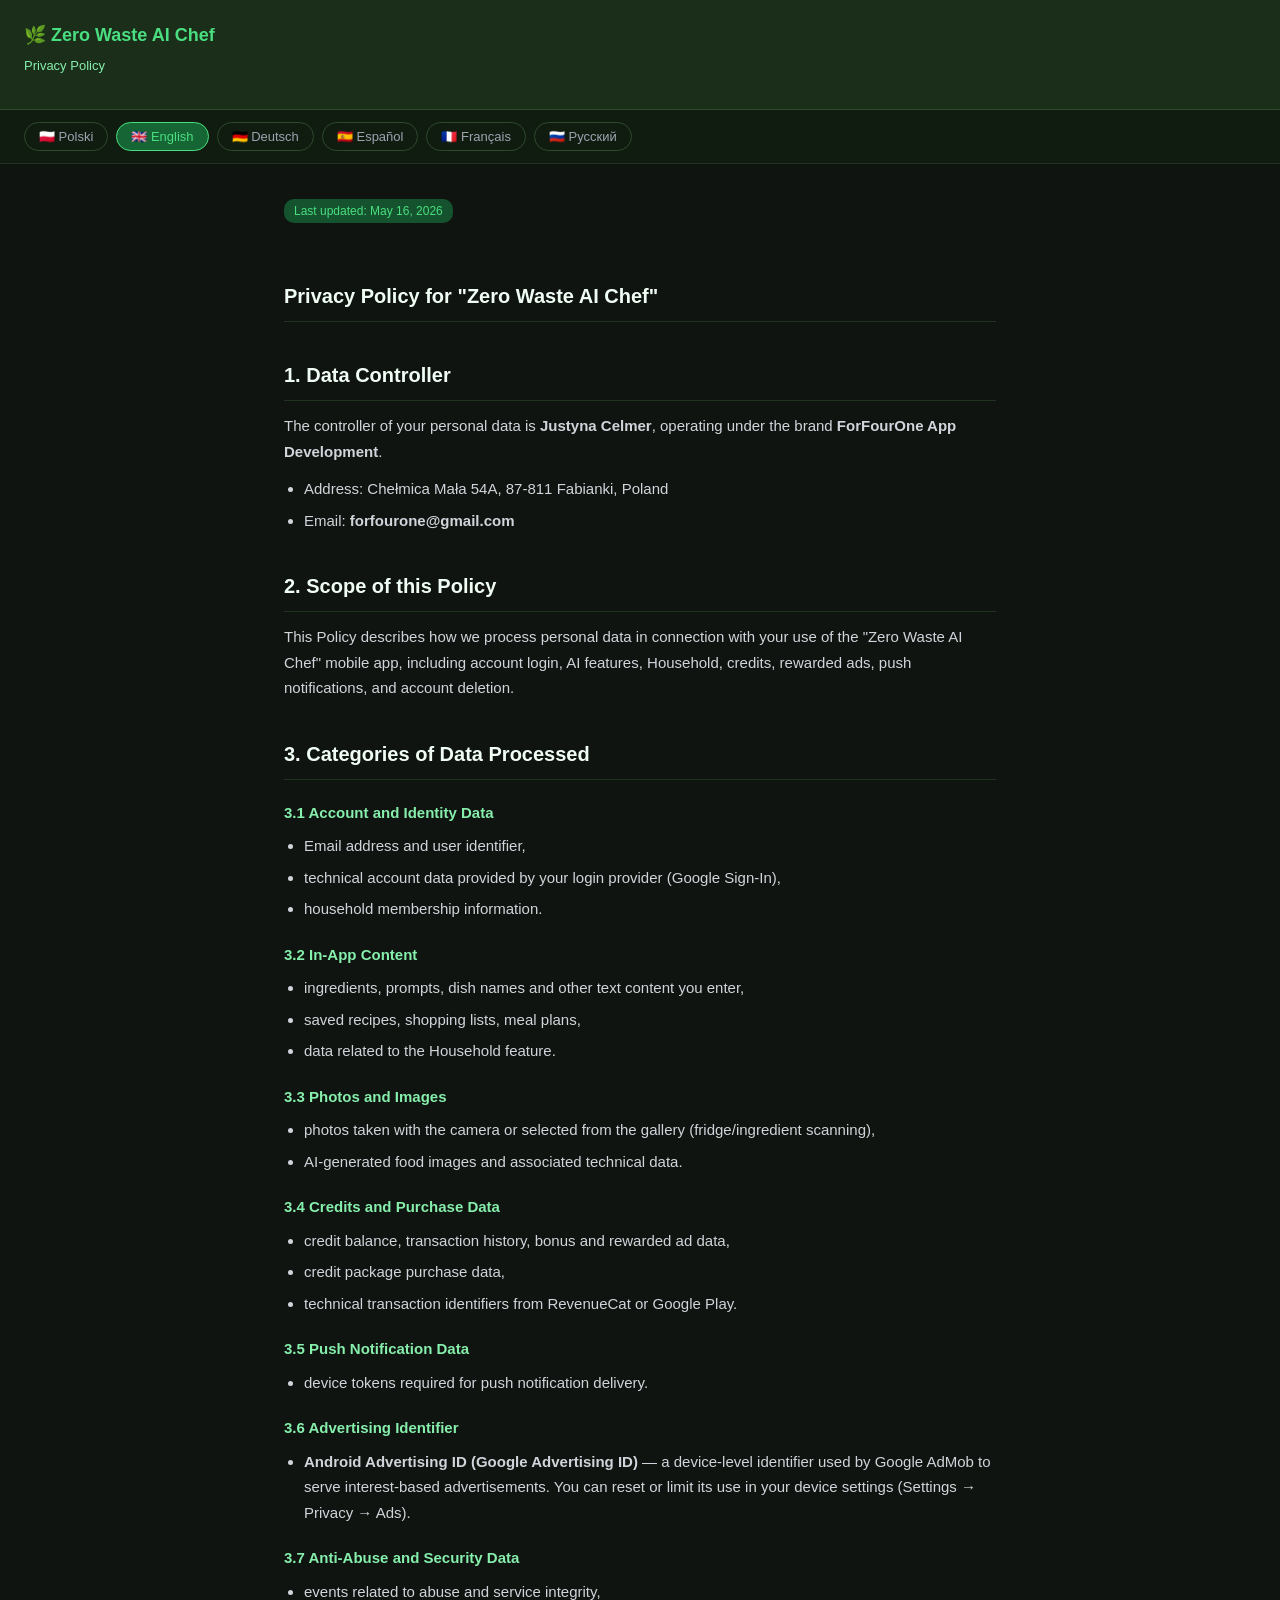
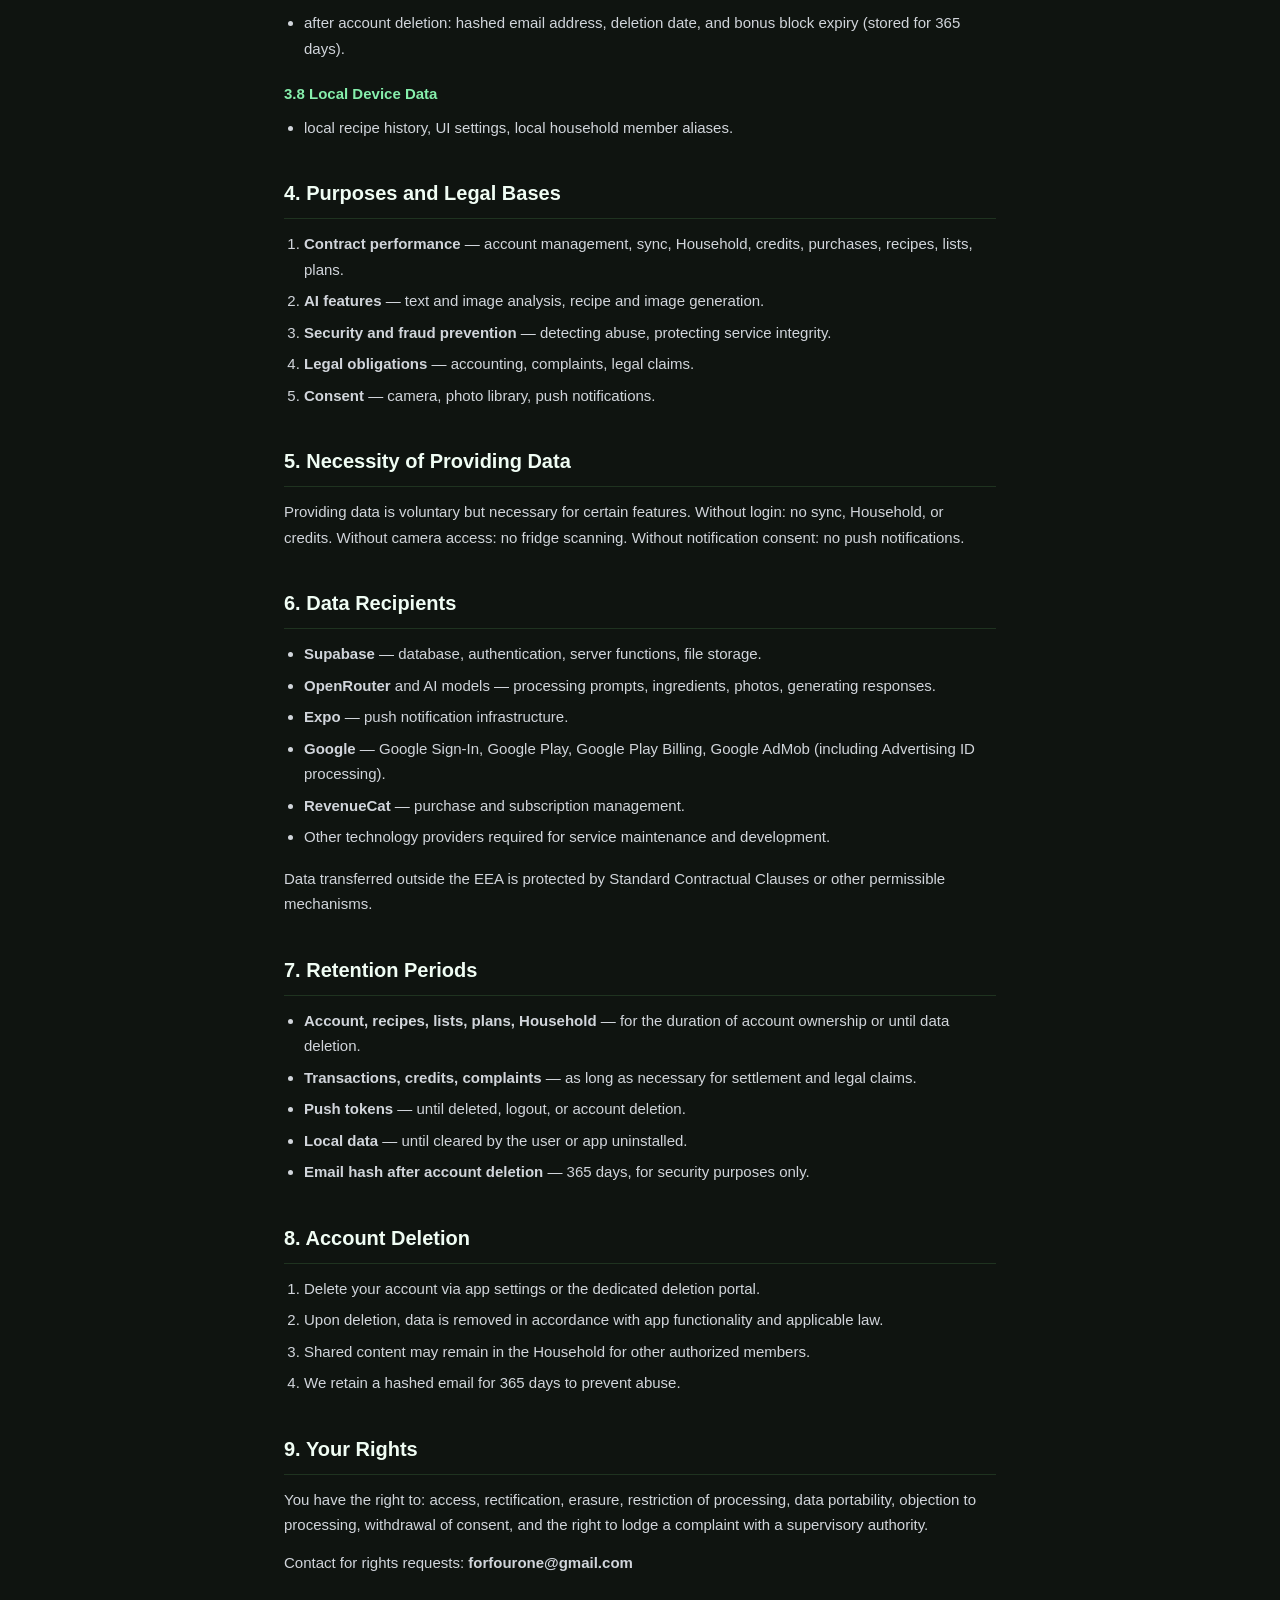
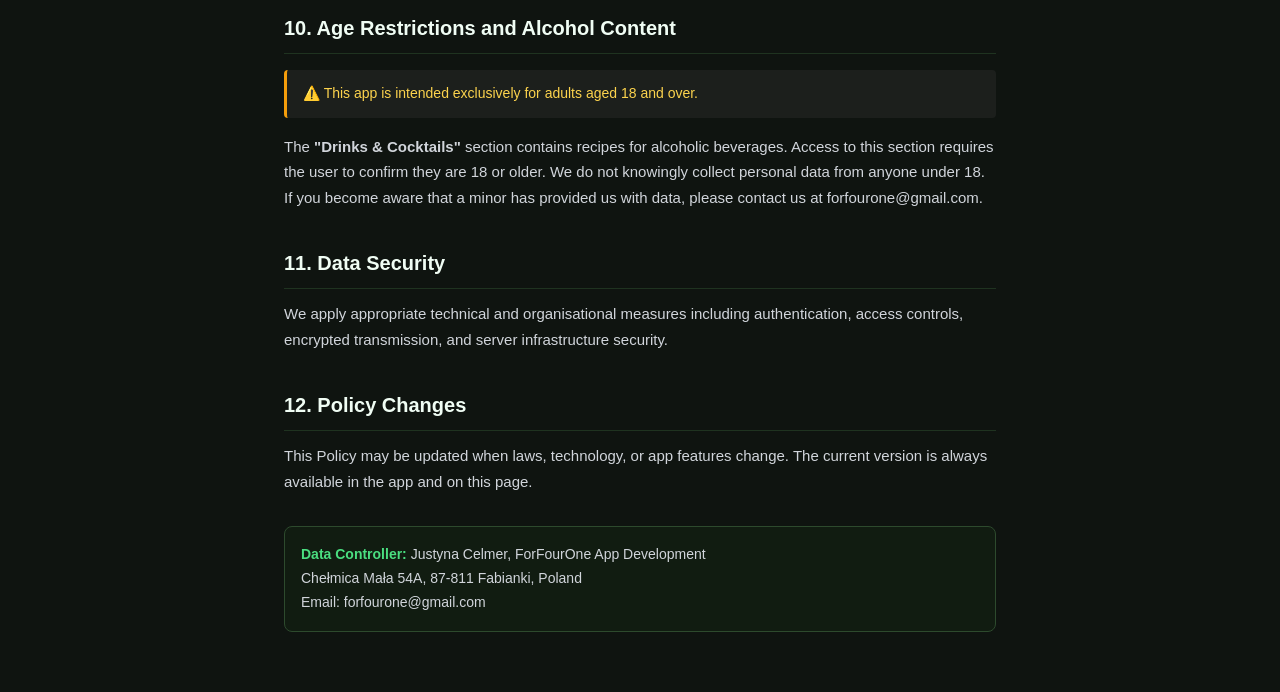
==== commit 2821eba1: "Update polityka.html" ====
--- a/polityka.html
+++ b/polityka.html
@@ -1,417 +1,681 @@
 <!DOCTYPE html>
-<html lang="en">
+<html lang="pl">
 <head>
-    <meta charset="utf-8">
-    <meta name="viewport" content="width=device-width, initial-scale=1">
-    <title>Zero Waste AI Chef - Privacy Policy</title>
-    <meta name="description" content="Multilingual Privacy Policy for Zero Waste AI Chef.">
-    <link rel="stylesheet" href="./styles.css">
-    <script defer src="./legal.js"></script>
+<meta charset="UTF-8">
+<meta name="viewport" content="width=device-width, initial-scale=1.0">
+<title>Privacy Policy — Zero Waste AI Chef</title>
+<style>
+  * { box-sizing: border-box; margin: 0; padding: 0; }
+  body { font-family: -apple-system, BlinkMacSystemFont, 'Segoe UI', sans-serif; background: #0f1410; color: #d1d5db; line-height: 1.7; }
+  .header { background: #1a2e1a; padding: 20px 24px; border-bottom: 1px solid #2d4a2d; }
+  .header h1 { color: #4ade80; font-size: 18px; font-weight: 700; margin-bottom: 4px; }
+  .header p { color: #86efac; font-size: 13px; }
+  .switcher { background: #111c11; padding: 12px 24px; border-bottom: 1px solid #1f3320; display: flex; flex-wrap: wrap; gap: 8px; }
+  .switcher button { background: transparent; border: 1px solid #2d4a2d; color: #9ca3af; padding: 6px 14px; border-radius: 20px; font-size: 13px; cursor: pointer; transition: all .2s; }
+  .switcher button.active, .switcher button:hover { background: #166534; border-color: #4ade80; color: #4ade80; }
+  .content { max-width: 760px; margin: 0 auto; padding: 32px 24px 60px; }
+  h2 { color: #f0fdf4; font-size: 20px; margin: 36px 0 12px; padding-bottom: 8px; border-bottom: 1px solid #1f3320; }
+  h3 { color: #86efac; font-size: 15px; margin: 20px 0 8px; }
+  p { margin-bottom: 12px; font-size: 15px; }
+  ul, ol { margin: 8px 0 16px 20px; font-size: 15px; }
+  li { margin-bottom: 6px; }
+  .badge { display: inline-block; background: #14532d; color: #4ade80; font-size: 12px; padding: 2px 10px; border-radius: 10px; margin-bottom: 20px; }
+  .alert { background: #1c1f1c; border-left: 3px solid #f59e0b; padding: 12px 16px; border-radius: 4px; margin: 16px 0; font-size: 14px; color: #fcd34d; }
+  .contact { background: #111c11; border: 1px solid #2d4a2d; border-radius: 8px; padding: 16px; margin-top: 32px; font-size: 14px; }
+  .contact strong { color: #4ade80; }
+  .lang-section { display: none; }
+  .lang-section.active { display: block; }
+</style>
 </head>
 <body>
-    <div class="page">
-        <header class="hero">
-            <span class="eyebrow">Zero Waste AI Chef</span>
-            <h1>Privacy Policy</h1>
-            <p>This page contains one multilingual Privacy Policy. Open the language that matches the language of the app or your preferred language.</p>
-            <p class="meta">Last updated: May 9, 2026</p>
-            <div class="doc-nav">
-                <a class="active" href="./polityka.html">Privacy Policy</a>
-                <a href="./regulamin.html">Terms of Service</a>
-                <a href="./delete/">Delete Account</a>
-            </div>
-        </header>
-
-        <section class="grid">
-            <div class="card">
-                <h2>Table of Contents</h2>
-                <p>One public URL is used for Google Play and the app. The app opens this page with a language anchor such as <code>#en</code> or <code>#fr</code>.</p>
-                <div class="lang-nav">
-                    <a data-locale-link="pl" href="#pl">Polski</a>
-                    <a data-locale-link="en" href="#en">English</a>
-                    <a data-locale-link="de" href="#de">Deutsch</a>
-                    <a data-locale-link="es" href="#es">Español</a>
-                    <a data-locale-link="ru" href="#ru">Русский</a>
-                    <a data-locale-link="fr" href="#fr">Français</a>
-                </div>
-            </div>
-            <div class="card">
-                <h2>Important</h2>
-                <div class="warning">
-                    This policy must stay aligned with the actual app behavior, Google Play Data safety answers, and your real providers. Review it again whenever you change AI, ads, sign-in, purchases, or storage.
-                </div>
-            </div>
-        </section>
-
-        <main class="stack">
-            <section id="pl" class="locale-section" lang="pl">
-                <div class="locale-head">
-                    <h2>Polityka Prywatności</h2>
-                    <span class="locale-label">Polski</span>
-                </div>
-                <p><strong>Administrator danych:</strong> Justyna Celmer, ForFourOne App Development, Chełmica Mała 54A, 87-811 Fabianki, Polska, e-mail: forfourone@gmail.com.</p>
-                <p>Ta Polityka opisuje, jak przetwarzamy dane osobowe w związku z korzystaniem z aplikacji mobilnej Zero Waste AI Chef na Androidzie, w tym logowaniem, funkcjami AI, gospodarstwem domowym, kredytami, reklamami nagradzanymi, zakupami, powiadomieniami push oraz usuwaniem konta.</p>
-
-                <h3>1. Jakie dane przetwarzamy</h3>
-                <ul>
-                    <li>Dane konta i logowania: adres e-mail, identyfikatory konta, identyfikatory użytkownika, dane przekazane przez Google Sign-In, informacje o członkostwie w gospodarstwie domowym.</li>
-                    <li>Dane wprowadzane przez Ciebie: składniki, prompty, nazwy potraw, zapisane przepisy, listy zakupów, plany posiłków, dane współdzielone w ramach gospodarstwa domowego.</li>
-                    <li>Zdjęcia i obrazy: zdjęcia i skany, które dobrowolnie wysyłasz do analizy, oraz wygenerowane ilustracje potraw.</li>
-                    <li>Dane zakupowe i kredytowe: saldo kredytów, historia przyznań i odjęć, identyfikatory transakcji, identyfikatory produktów, status rozliczenia zakupu, dane o reklamach nagradzanych.</li>
-                    <li>Dane techniczne: tokeny push, podstawowe logi techniczne i bezpieczeństwa, identyfikatory reklamowe lub podobne identyfikatory udostępniane przez Android, Google Play lub Google AdMob, jeśli są potrzebne do działania reklam, rozliczeń i ochrony przed nadużyciami.</li>
-                    <li>Dane lokalne na urządzeniu: wybrane ustawienia, lokalna historia, prywatne aliasy członków gospodarstwa oraz lokalne pliki obrazów zapisane w pamięci aplikacji.</li>
-                </ul>
-
-                <h3>2. Cele i podstawy prawne</h3>
-                <ul>
-                    <li><strong>Wykonanie umowy</strong> i świadczenie usługi cyfrowej, w tym logowanie, synchronizacja, AI, przepisy, household, kredyty, zakupy i obsługa konta.</li>
-                    <li><strong>Zgoda</strong>, jeśli jest wymagana do korzystania z aparatu, zdjęć lub powiadomień push.</li>
-                    <li><strong>Obowiązki prawne</strong>, np. reklamacje, rozliczenia, obowiązki konsumenckie, bezpieczeństwo płatności.</li>
-                    <li><strong>Prawnie uzasadniony interes</strong>, np. bezpieczeństwo systemu, zapobieganie fraudom, ograniczanie nadużyć bonusów i dochodzenie lub obrona roszczeń.</li>
-                </ul>
-
-                <h3>3. Komu możemy ujawniać dane</h3>
-                <ul>
-                    <li><strong>Supabase</strong> do uwierzytelniania, bazy danych, funkcji serwerowych i przechowywania części danych.</li>
-                    <li><strong>Google</strong> w związku z Google Sign-In, Google Play, Google Play Billing oraz Google AdMob.</li>
-                    <li><strong>RevenueCat</strong> do obsługi produktów, ofert i potwierdzania zakupów w aplikacji.</li>
-                    <li><strong>OpenRouter oraz dostawcy modeli AI</strong> do przetwarzania promptów, składników, zdjęć i generowania odpowiedzi lub obrazów.</li>
-                    <li><strong>Expo</strong> do obsługi infrastruktury powiadomień push.</li>
-                    <li><strong>Inni dostawcy hostingu, bezpieczeństwa i wsparcia technicznego</strong>, jeżeli jest to niezbędne do działania aplikacji.</li>
-                </ul>
-                <p>Niektórzy dostawcy działają jako nasi podmioty przetwarzające, a niektórzy mogą działać także jako odrębni administratorzy zgodnie z własnymi politykami prywatności.</p>
-
-                <h3>4. Transfery międzynarodowe</h3>
-                <p>Niektórzy dostawcy mogą przetwarzać dane poza Europejskim Obszarem Gospodarczym. W takim przypadku stosujemy odpowiednie mechanizmy prawne, takie jak decyzje stwierdzające odpowiedni stopień ochrony, standardowe klauzule umowne lub inne zgodne z prawem zabezpieczenia.</p>
-
-                <h3>5. Jak długo przechowujemy dane</h3>
-                <ul>
-                    <li>Dane konta i dane chmurowe co do zasady do usunięcia konta albo usunięcia danych przez użytkownika, z uwzględnieniem treści współdzielonych z innymi członkami gospodarstwa.</li>
-                    <li>Dane zakupowe, reklamacyjne i rozliczeniowe przez okres wymagany do obsługi zakupu, reklamacji, obowiązków prawnych i roszczeń.</li>
-                    <li>Tokeny push do czasu wylogowania, wygaśnięcia tokenu, usunięcia konta lub usunięcia urządzenia z systemu.</li>
-                    <li>Minimalne dane antynadużyciowe po usunięciu konta, w tym hash adresu e-mail, maksymalnie przez 365 dni, jeśli są nadal potrzebne do przeciwdziałania fraudom.</li>
-                    <li>Dane lokalne na urządzeniu do czasu ich usunięcia przez Ciebie, wyczyszczenia pamięci aplikacji lub odinstalowania aplikacji.</li>
-                </ul>
-
-                <h3>6. Ważna informacja o obrazach AI</h3>
-                <div class="notice">
-                    Wygenerowane ilustracje potraw mogą być zapisywane w chmurze i udostępniane przez bezpośredni link techniczny potrzebny do wyświetlenia obrazu. Nie używaj tej funkcji do tworzenia ani przechowywania obrazów zawierających dane wrażliwe, poufne lub osobiste.
-                </div>
-
-                <h3>7. Twoje prawa</h3>
-                <p>Masz prawo do dostępu do danych, sprostowania, usunięcia, ograniczenia przetwarzania, przenoszenia danych tam, gdzie ma to zastosowanie, sprzeciwu wobec przetwarzania opartego na prawnie uzasadnionym interesie, cofnięcia zgody oraz złożenia skargi do właściwego organu nadzorczego, w tym do Prezesa UODO w Polsce.</p>
-
-                <h3>8. Dzieci, bezpieczeństwo i zmiany</h3>
-                <p>Aplikacja jest przeznaczona dla osób pełnoletnich. Stosujemy środki organizacyjne i techniczne odpowiednie do charakteru danych. Ta Polityka może być aktualizowana przy zmianach prawa, dostawców albo funkcji aplikacji. Aktualna wersja jest publikowana w aplikacji oraz na tej stronie.</p>
-            </section>
-
-            <section id="en" class="locale-section" lang="en">
-                <div class="locale-head">
-                    <h2>Privacy Policy</h2>
-                    <span class="locale-label">English</span>
-                </div>
-                <p><strong>Data controller:</strong> Justyna Celmer, ForFourOne App Development, Chełmica Mała 54A, 87-811 Fabianki, Poland, email: forfourone@gmail.com.</p>
-                <p>This Policy explains how we process personal data in connection with the Zero Waste AI Chef Android app, including sign-in, AI features, household sharing, credits, rewarded ads, purchases, push notifications, and account deletion.</p>
-
-                <h3>1. What data we process</h3>
-                <ul>
-                    <li>Account and sign-in data: email address, account identifiers, user IDs, data received from Google Sign-In, and household membership information.</li>
-                    <li>Content you provide: ingredients, prompts, recipe names, saved recipes, shopping lists, meal plans, and content shared inside a household.</li>
-                    <li>Photos and images: photos or scans you voluntarily submit for analysis, and generated food illustrations.</li>
-                    <li>Purchase and credit data: credit balance, grant and deduction history, transaction identifiers, product IDs, purchase settlement status, and rewarded-ad event data.</li>
-                    <li>Technical data: push tokens, basic security and server logs, advertising identifiers or similar identifiers made available by Android, Google Play, or Google AdMob when needed for ads, settlement, or abuse prevention.</li>
-                    <li>Local device data: selected settings, local history, private household aliases, and local image files stored in the app sandbox.</li>
-                </ul>
-
-                <h3>2. Purposes and legal bases</h3>
-                <ul>
-                    <li><strong>Performance of a contract</strong> and delivery of the digital service, including sign-in, sync, AI, recipes, household features, credits, purchases, and account support.</li>
-                    <li><strong>Consent</strong> where required for camera, photos, or push notifications.</li>
-                    <li><strong>Legal obligations</strong>, such as complaints handling, consumer-law duties, accounting, and payment-security obligations.</li>
-                    <li><strong>Legitimate interests</strong>, such as system security, fraud prevention, bonus-abuse prevention, and the establishment, exercise, or defense of claims.</li>
-                </ul>
-
-                <h3>3. Who may receive data</h3>
-                <ul>
-                    <li><strong>Supabase</strong> for authentication, database, server functions, and storage.</li>
-                    <li><strong>Google</strong> in connection with Google Sign-In, Google Play, Google Play Billing, and Google AdMob.</li>
-                    <li><strong>RevenueCat</strong> for product configuration, offer delivery, and purchase verification.</li>
-                    <li><strong>OpenRouter and AI model providers</strong> for processing prompts, ingredients, images, and generating responses or images.</li>
-                    <li><strong>Expo</strong> for push-notification infrastructure.</li>
-                    <li><strong>Other hosting, security, or technical support providers</strong> where needed to operate the app.</li>
-                </ul>
-                <p>Some providers act as our processors, and some may also act as independent controllers under their own privacy notices.</p>
-
-                <h3>4. International transfers</h3>
-                <p>Some providers may process data outside the European Economic Area. When that happens, we rely on appropriate legal safeguards, such as adequacy decisions, standard contractual clauses, or other lawful transfer mechanisms.</p>
-
-                <h3>5. Retention</h3>
-                <ul>
-                    <li>Account and cloud data are generally kept until account deletion or user-side deletion, subject to content that remains available to other household members.</li>
-                    <li>Purchase, complaint, and settlement records are kept for as long as needed for the transaction, legal duties, and claims handling.</li>
-                    <li>Push tokens are kept until logout, token expiry, account deletion, or device removal from the system.</li>
-                    <li>Minimal anti-abuse data after account deletion, including a hashed email address, may be kept for up to 365 days where still needed to prevent fraud.</li>
-                    <li>Local device data remain on your device until you remove them, clear app storage, or uninstall the app.</li>
-                </ul>
-
-                <h3>6. Important note about AI images</h3>
-                <div class="notice">
-                    Generated food illustration images may be stored in cloud storage and delivered through a direct technical link so they can be displayed inside the app. Do not use this feature to create or store personal, confidential, or sensitive images.
-                </div>
-
-                <h3>7. Your rights</h3>
-                <p>You may have the right to access, correct, delete, restrict, or port your data where applicable, object to processing based on legitimate interests, withdraw consent, and lodge a complaint with your competent supervisory authority.</p>
-
-                <h3>8. Children, security, and updates</h3>
-                <p>The app is intended for adults. We apply technical and organizational measures appropriate to the nature of the data. This Policy may be updated when laws, providers, or app features change. The current version is available in the app and on this page.</p>
-            </section>
-
-            <section id="de" class="locale-section" lang="de">
-                <div class="locale-head">
-                    <h2>Datenschutzerklärung</h2>
-                    <span class="locale-label">Deutsch</span>
-                </div>
-                <p><strong>Verantwortliche:</strong> Justyna Celmer, ForFourOne App Development, Chełmica Mała 54A, 87-811 Fabianki, Polen, E-Mail: forfourone@gmail.com.</p>
-                <p>Diese Erklärung beschreibt, wie wir personenbezogene Daten im Zusammenhang mit der Android-App Zero Waste AI Chef verarbeiten, einschließlich Anmeldung, KI-Funktionen, Haushaltsfreigaben, Credits, Reward-Anzeigen, Käufen, Push-Benachrichtigungen und Kontolöschung.</p>
-
-                <h3>1. Welche Daten wir verarbeiten</h3>
-                <ul>
-                    <li>Konto- und Anmeldedaten: E-Mail-Adresse, Konto-IDs, Nutzer-IDs, von Google Sign-In erhaltene Daten und Informationen zur Haushaltsmitgliedschaft.</li>
-                    <li>Von dir bereitgestellte Inhalte: Zutaten, Prompts, Rezeptnamen, gespeicherte Rezepte, Einkaufslisten, Essenspläne und im Haushalt geteilte Inhalte.</li>
-                    <li>Fotos und Bilder: Fotos oder Scans, die du freiwillig zur Analyse sendest, sowie generierte Essensillustrationen.</li>
-                    <li>Kauf- und Credit-Daten: Credit-Guthaben, Verlauf von Gutschriften und Abbuchungen, Transaktionskennungen, Produkt-IDs, Status der Kaufbestätigung und Daten zu Reward-Anzeigen.</li>
-                    <li>Technische Daten: Push-Token, grundlegende Sicherheits- und Server-Logs sowie Werbe-IDs oder ähnliche Kennungen, die von Android, Google Play oder Google AdMob bereitgestellt werden, wenn sie für Werbung, Abrechnung oder Missbrauchsprävention erforderlich sind.</li>
-                    <li>Lokale Gerätedaten: ausgewählte Einstellungen, lokaler Verlauf, private Aliasnamen im Haushalt und lokale Bilddateien im App-Speicherbereich.</li>
-                </ul>
-
-                <h3>2. Zwecke und Rechtsgrundlagen</h3>
-                <ul>
-                    <li><strong>Vertragserfüllung</strong> und Bereitstellung des digitalen Dienstes, einschließlich Anmeldung, Synchronisierung, KI, Rezepte, Haushaltsfunktionen, Credits, Käufe und Kontosupport.</li>
-                    <li><strong>Einwilligung</strong>, soweit sie für Kamera, Fotos oder Push-Benachrichtigungen erforderlich ist.</li>
-                    <li><strong>Rechtliche Verpflichtungen</strong>, etwa für Reklamationen, Verbraucherschutzpflichten, Buchhaltung und Zahlungssicherheit.</li>
-                    <li><strong>Berechtigte Interessen</strong>, etwa Systemsicherheit, Betrugsprävention, Verhinderung von Bonusmissbrauch und Geltendmachung oder Abwehr von Ansprüchen.</li>
-                </ul>
-
-                <h3>3. Empfänger der Daten</h3>
-                <ul>
-                    <li><strong>Supabase</strong> für Authentifizierung, Datenbank, Serverfunktionen und Speicherung.</li>
-                    <li><strong>Google</strong> im Zusammenhang mit Google Sign-In, Google Play, Google Play Billing und Google AdMob.</li>
-                    <li><strong>RevenueCat</strong> für Produktkonfiguration, Angebotsbereitstellung und Kaufverifizierung.</li>
-                    <li><strong>OpenRouter und KI-Modellanbieter</strong> zur Verarbeitung von Prompts, Zutaten, Bildern sowie zur Generierung von Antworten oder Bildern.</li>
-                    <li><strong>Expo</strong> für die Push-Benachrichtigungsinfrastruktur.</li>
-                    <li><strong>Weitere Hosting-, Sicherheits- oder Supportanbieter</strong>, soweit dies für den Betrieb der App erforderlich ist.</li>
-                </ul>
-                <p>Einige Anbieter handeln als unsere Auftragsverarbeiter; andere können nach ihren eigenen Datenschutzinformationen auch eigenständige Verantwortliche sein.</p>
-
-                <h3>4. Internationale Übermittlungen</h3>
-                <p>Einige Anbieter können Daten außerhalb des Europäischen Wirtschaftsraums verarbeiten. In solchen Fällen stützen wir uns auf geeignete rechtliche Garantien wie Angemessenheitsbeschlüsse, Standardvertragsklauseln oder andere zulässige Mechanismen.</p>
-
-                <h3>5. Speicherdauer</h3>
-                <ul>
-                    <li>Konto- und Cloud-Daten werden grundsätzlich bis zur Kontolöschung oder nutzerseitigen Löschung gespeichert, vorbehaltlich von Inhalten, die anderen Haushaltsmitgliedern weiter zur Verfügung stehen.</li>
-                    <li>Kauf-, Reklamations- und Abrechnungsdaten werden so lange gespeichert, wie dies für die Transaktion, gesetzliche Pflichten und Anspruchsabwicklung erforderlich ist.</li>
-                    <li>Push-Token werden bis zur Abmeldung, zum Ablauf des Tokens, zur Kontolöschung oder zur Entfernung des Geräts aus dem System gespeichert.</li>
-                    <li>Minimale Anti-Missbrauchs-Daten nach Kontolöschung, einschließlich einer gehashten E-Mail-Adresse, können bis zu 365 Tage gespeichert werden, soweit dies zur Betrugsprävention erforderlich ist.</li>
-                    <li>Lokale Gerätedaten verbleiben auf deinem Gerät, bis du sie entfernst, den App-Speicher löschst oder die App deinstallierst.</li>
-                </ul>
-
-                <h3>6. Wichtiger Hinweis zu KI-Bildern</h3>
-                <div class="notice">
-                    Generierte Essensillustrationen können in einer Cloud gespeichert und über einen direkten technischen Link ausgeliefert werden, damit sie in der App angezeigt werden können. Nutze diese Funktion nicht für persönliche, vertrauliche oder sensible Bilder.
-                </div>
-
-                <h3>7. Deine Rechte</h3>
-                <p>Du kannst je nach anwendbarem Recht das Recht auf Auskunft, Berichtigung, Löschung, Einschränkung, Datenübertragbarkeit, Widerspruch gegen auf berechtigten Interessen beruhende Verarbeitungen, Widerruf deiner Einwilligung und Beschwerde bei einer zuständigen Aufsichtsbehörde haben.</p>
-
-                <h3>8. Kinder, Sicherheit und Änderungen</h3>
-                <p>Die App ist für Erwachsene bestimmt. Wir setzen technische und organisatorische Maßnahmen ein, die zur Art der Daten passen. Diese Erklärung kann aktualisiert werden, wenn sich Gesetze, Anbieter oder App-Funktionen ändern. Die aktuelle Version ist in der App und auf dieser Seite verfügbar.</p>
-            </section>
-
-            <section id="es" class="locale-section" lang="es">
-                <div class="locale-head">
-                    <h2>Política de Privacidad</h2>
-                    <span class="locale-label">Español</span>
-                </div>
-                <p><strong>Responsable del tratamiento:</strong> Justyna Celmer, ForFourOne App Development, Chełmica Mała 54A, 87-811 Fabianki, Polonia, correo: forfourone@gmail.com.</p>
-                <p>Esta Política explica cómo tratamos los datos personales en relación con la aplicación Android Zero Waste AI Chef, incluido el inicio de sesión, las funciones de IA, el uso compartido del hogar, los créditos, los anuncios recompensados, las compras, las notificaciones push y la eliminación de la cuenta.</p>
-
-                <h3>1. Qué datos tratamos</h3>
-                <ul>
-                    <li>Datos de cuenta e inicio de sesión: dirección de correo electrónico, identificadores de cuenta, identificadores de usuario, datos recibidos de Google Sign-In e información de pertenencia al hogar.</li>
-                    <li>Contenido que proporcionas: ingredientes, prompts, nombres de recetas, recetas guardadas, listas de compra, planes de comidas y contenido compartido dentro del hogar.</li>
-                    <li>Fotos e imágenes: fotos o escaneos que envías voluntariamente para análisis e ilustraciones generadas de platos.</li>
-                    <li>Datos de compras y créditos: saldo de créditos, historial de concesiones y deducciones, identificadores de transacción, identificadores de producto, estado de confirmación de compra y datos de eventos de anuncios recompensados.</li>
-                    <li>Datos técnicos: tokens push, registros básicos de seguridad y servidor, e identificadores publicitarios o similares puestos a disposición por Android, Google Play o Google AdMob cuando sean necesarios para anuncios, liquidación o prevención de abuso.</li>
-                    <li>Datos locales del dispositivo: ajustes seleccionados, historial local, alias privados del hogar y archivos de imagen locales almacenados en el entorno de la app.</li>
-                </ul>
-
-                <h3>2. Finalidades y bases jurídicas</h3>
-                <ul>
-                    <li><strong>Ejecución del contrato</strong> y prestación del servicio digital, incluido el inicio de sesión, la sincronización, la IA, las recetas, las funciones de hogar, los créditos, las compras y la asistencia de la cuenta.</li>
-                    <li><strong>Consentimiento</strong> cuando sea necesario para cámara, fotos o notificaciones push.</li>
-                    <li><strong>Obligaciones legales</strong>, como la gestión de reclamaciones, deberes de derecho del consumidor, contabilidad y seguridad de pagos.</li>
-                    <li><strong>Intereses legítimos</strong>, como la seguridad del sistema, la prevención del fraude, la prevención del abuso de bonos y la formulación, ejercicio o defensa de reclamaciones.</li>
-                </ul>
-
-                <h3>3. Quién puede recibir los datos</h3>
-                <ul>
-                    <li><strong>Supabase</strong> para autenticación, base de datos, funciones de servidor y almacenamiento.</li>
-                    <li><strong>Google</strong> en relación con Google Sign-In, Google Play, Google Play Billing y Google AdMob.</li>
-                    <li><strong>RevenueCat</strong> para la configuración de productos, entrega de ofertas y verificación de compras.</li>
-                    <li><strong>OpenRouter y proveedores de modelos de IA</strong> para procesar prompts, ingredientes e imágenes, y generar respuestas o imágenes.</li>
-                    <li><strong>Expo</strong> para la infraestructura de notificaciones push.</li>
-                    <li><strong>Otros proveedores de alojamiento, seguridad o soporte técnico</strong> cuando sea necesario para operar la aplicación.</li>
-                </ul>
-                <p>Algunos proveedores actúan como encargados del tratamiento por nuestra cuenta y otros también pueden actuar como responsables independientes según sus propias políticas.</p>
-
-                <h3>4. Transferencias internacionales</h3>
-                <p>Algunos proveedores pueden tratar datos fuera del Espacio Económico Europeo. En esos casos utilizamos garantías jurídicas adecuadas, como decisiones de adecuación, cláusulas contractuales tipo u otros mecanismos permitidos por la ley.</p>
-
-                <h3>5. Conservación</h3>
-                <ul>
-                    <li>Los datos de cuenta y de nube se conservan generalmente hasta la eliminación de la cuenta o hasta que el usuario elimine los datos, sin perjuicio del contenido que siga disponible para otros miembros del hogar.</li>
-                    <li>Los registros de compras, reclamaciones y liquidaciones se conservan durante el tiempo necesario para la transacción, las obligaciones legales y la gestión de reclamaciones.</li>
-                    <li>Los tokens push se conservan hasta el cierre de sesión, la expiración del token, la eliminación de la cuenta o la retirada del dispositivo del sistema.</li>
-                    <li>Los datos mínimos de prevención de abuso tras la eliminación de la cuenta, incluido un correo electrónico hash, pueden conservarse hasta 365 días cuando siga siendo necesario para prevenir fraudes.</li>
-                    <li>Los datos locales permanecen en tu dispositivo hasta que los elimines, borres el almacenamiento de la app o desinstales la app.</li>
-                </ul>
-
-                <h3>6. Nota importante sobre imágenes de IA</h3>
-                <div class="notice">
-                    Las ilustraciones de platos generadas pueden almacenarse en la nube y entregarse mediante un enlace técnico directo para que puedan mostrarse en la app. No utilices esta función para crear o almacenar imágenes personales, confidenciales o sensibles.
-                </div>
-
-                <h3>7. Tus derechos</h3>
-                <p>Según la legislación aplicable, puedes tener derecho a acceder, rectificar, suprimir, limitar o portar tus datos, oponerte al tratamiento basado en intereses legítimos, retirar tu consentimiento y presentar una reclamación ante la autoridad de control competente.</p>
-
-                <h3>8. Menores, seguridad y cambios</h3>
-                <p>La app está destinada a adultos. Aplicamos medidas técnicas y organizativas adecuadas al tipo de datos. Esta Política puede actualizarse cuando cambien las leyes, los proveedores o las funciones de la app. La versión vigente está disponible en la app y en esta página.</p>
-            </section>
-
-            <section id="ru" class="locale-section" lang="ru">
-                <div class="locale-head">
-                    <h2>Политика конфиденциальности</h2>
-                    <span class="locale-label">Русский</span>
-                </div>
-                <p><strong>Оператор данных:</strong> Justyna Celmer, ForFourOne App Development, Chełmica Mała 54A, 87-811 Fabianki, Польша, e-mail: forfourone@gmail.com.</p>
-                <p>Настоящая Политика объясняет, как мы обрабатываем персональные данные при использовании Android-приложения Zero Waste AI Chef, включая вход в аккаунт, функции ИИ, совместный household, кредиты, rewarded ads, покупки, push-уведомления и удаление аккаунта.</p>
-
-                <h3>1. Какие данные мы обрабатываем</h3>
-                <ul>
-                    <li>Данные аккаунта и входа: адрес электронной почты, идентификаторы аккаунта, идентификаторы пользователя, данные от Google Sign-In и сведения об участии в household.</li>
-                    <li>Контент, который вы предоставляете: ингредиенты, prompts, названия рецептов, сохраненные рецепты, списки покупок, планы питания и контент, которым вы делитесь внутри household.</li>
-                    <li>Фотографии и изображения: фото или сканы, которые вы добровольно отправляете на анализ, а также сгенерированные иллюстрации блюд.</li>
-                    <li>Данные о покупках и кредитах: баланс кредитов, история начислений и списаний, идентификаторы транзакций, идентификаторы продуктов, статус подтверждения покупки и данные о rewarded ads.</li>
-                    <li>Технические данные: push-токены, базовые журналы безопасности и сервера, рекламные идентификаторы или аналогичные идентификаторы, предоставляемые Android, Google Play или Google AdMob, если они нужны для рекламы, расчетов или предотвращения злоупотреблений.</li>
-                    <li>Локальные данные устройства: отдельные настройки, локальная история, приватные псевдонимы участников household и локальные файлы изображений в изолированном хранилище приложения.</li>
-                </ul>
-
-                <h3>2. Цели и правовые основания</h3>
-                <ul>
-                    <li><strong>Исполнение договора</strong> и предоставление цифровой услуги, включая вход, синхронизацию, ИИ, рецепты, функции household, кредиты, покупки и поддержку аккаунта.</li>
-                    <li><strong>Согласие</strong>, когда оно требуется для камеры, фотографий или push-уведомлений.</li>
-                    <li><strong>Юридические обязанности</strong>, например обработка жалоб, обязанности по защите прав потребителей, бухгалтерский учет и безопасность платежей.</li>
-                    <li><strong>Законные интересы</strong>, например безопасность системы, предотвращение мошенничества, злоупотреблений бонусами и защита или предъявление требований.</li>
-                </ul>
-
-                <h3>3. Кому могут передаваться данные</h3>
-                <ul>
-                    <li><strong>Supabase</strong> для аутентификации, базы данных, серверных функций и хранения.</li>
-                    <li><strong>Google</strong> в связи с Google Sign-In, Google Play, Google Play Billing и Google AdMob.</li>
-                    <li><strong>RevenueCat</strong> для настройки продуктов, выдачи предложений и подтверждения покупок.</li>
-                    <li><strong>OpenRouter и поставщики моделей ИИ</strong> для обработки prompts, ингредиентов, изображений и генерации ответов или изображений.</li>
-                    <li><strong>Expo</strong> для инфраструктуры push-уведомлений.</li>
-                    <li><strong>Иные поставщики хостинга, безопасности или технической поддержки</strong>, если это необходимо для работы приложения.</li>
-                </ul>
-                <p>Некоторые поставщики действуют как наши обработчики, а некоторые также могут быть самостоятельными операторами данных в соответствии со своими собственными политиками.</p>
-
-                <h3>4. Международная передача данных</h3>
-                <p>Некоторые поставщики могут обрабатывать данные за пределами Европейской экономической зоны. В таких случаях мы используем надлежащие правовые механизмы, например решения об адекватности, стандартные договорные положения или иные разрешенные законом гарантии.</p>
-
-                <h3>5. Сроки хранения</h3>
-                <ul>
-                    <li>Данные аккаунта и облачные данные обычно хранятся до удаления аккаунта или удаления данных пользователем, с учетом контента, который остается доступным другим участникам household.</li>
-                    <li>Данные о покупках, жалобах и расчетах хранятся столько, сколько нужно для транзакции, выполнения правовых обязанностей и рассмотрения требований.</li>
-                    <li>Push-токены хранятся до выхода из аккаунта, истечения срока действия токена, удаления аккаунта или удаления устройства из системы.</li>
-                    <li>Минимальные антифрод-данные после удаления аккаунта, включая хэш адреса электронной почты, могут храниться до 365 дней, если это все еще необходимо для предотвращения мошенничества.</li>
-                    <li>Локальные данные остаются на вашем устройстве, пока вы их не удалите, не очистите данные приложения или не удалите приложение.</li>
-                </ul>
-
-                <h3>6. Важное примечание об ИИ-изображениях</h3>
-                <div class="notice">
-                    Сгенерированные иллюстрации блюд могут храниться в облаке и передаваться по прямой технической ссылке, чтобы отображаться в приложении. Не используйте эту функцию для создания или хранения личных, конфиденциальных или чувствительных изображений.
-                </div>
-
-                <h3>7. Ваши права</h3>
-                <p>В зависимости от применимого законодательства у вас может быть право на доступ, исправление, удаление, ограничение обработки, переносимость данных, возражение против обработки на основании законных интересов, отзыв согласия и подачу жалобы в компетентный надзорный орган.</p>
-
-                <h3>8. Дети, безопасность и изменения</h3>
-                <p>Приложение предназначено для взрослых. Мы применяем технические и организационные меры, соответствующие характеру данных. Эта Политика может обновляться при изменении законов, поставщиков или функций приложения. Актуальная версия доступна в приложении и на этой странице.</p>
-            </section>
-
-            <section id="fr" class="locale-section" lang="fr">
-                <div class="locale-head">
-                    <h2>Politique de confidentialité</h2>
-                    <span class="locale-label">Français</span>
-                </div>
-                <p><strong>Responsable du traitement :</strong> Justyna Celmer, ForFourOne App Development, Chełmica Mała 54A, 87-811 Fabianki, Pologne, e-mail : forfourone@gmail.com.</p>
-                <p>La présente Politique explique comment nous traitons les données personnelles dans le cadre de l’application Android Zero Waste AI Chef, notamment pour la connexion, les fonctions d’IA, le partage household, les crédits, les publicités récompensées, les achats, les notifications push et la suppression du compte.</p>
-
-                <h3>1. Quelles données nous traitons</h3>
-                <ul>
-                    <li>Données de compte et de connexion : adresse e-mail, identifiants de compte, identifiants utilisateur, données reçues de Google Sign-In et informations relatives à l’appartenance au household.</li>
-                    <li>Contenu que vous fournissez : ingrédients, prompts, noms de recettes, recettes enregistrées, listes de courses, plans de repas et contenu partagé dans le household.</li>
-                    <li>Photos et images : photos ou scans que vous envoyez volontairement pour analyse, ainsi que les illustrations de plats générées.</li>
-                    <li>Données d’achat et de crédits : solde de crédits, historique des ajouts et déductions, identifiants de transaction, identifiants produit, état de confirmation d’achat et données liées aux publicités récompensées.</li>
-                    <li>Données techniques : tokens push, journaux techniques et de sécurité de base, identifiants publicitaires ou identifiants similaires fournis par Android, Google Play ou Google AdMob lorsqu’ils sont nécessaires à la publicité, au règlement ou à la prévention des abus.</li>
-                    <li>Données locales de l’appareil : certains paramètres, historique local, alias privés des membres du household et fichiers image locaux stockés dans l’espace de l’application.</li>
-                </ul>
-
-                <h3>2. Finalités et bases légales</h3>
-                <ul>
-                    <li><strong>Exécution du contrat</strong> et fourniture du service numérique, y compris la connexion, la synchronisation, l’IA, les recettes, les fonctions household, les crédits, les achats et l’assistance du compte.</li>
-                    <li><strong>Consentement</strong> lorsqu’il est requis pour la caméra, les photos ou les notifications push.</li>
-                    <li><strong>Obligations légales</strong>, par exemple pour le traitement des réclamations, les obligations de droit de la consommation, la comptabilité et la sécurité des paiements.</li>
-                    <li><strong>Intérêts légitimes</strong>, tels que la sécurité du système, la prévention de la fraude, la prévention des abus de bonus et l’exercice ou la défense de droits en justice.</li>
-                </ul>
-
-                <h3>3. Destinataires des données</h3>
-                <ul>
-                    <li><strong>Supabase</strong> pour l’authentification, la base de données, les fonctions serveur et le stockage.</li>
-                    <li><strong>Google</strong> dans le cadre de Google Sign-In, Google Play, Google Play Billing et Google AdMob.</li>
-                    <li><strong>RevenueCat</strong> pour la configuration des produits, la diffusion des offres et la vérification des achats.</li>
-                    <li><strong>OpenRouter et les fournisseurs de modèles d’IA</strong> pour traiter les prompts, ingrédients et images, et générer des réponses ou des images.</li>
-                    <li><strong>Expo</strong> pour l’infrastructure des notifications push.</li>
-                    <li><strong>D’autres prestataires d’hébergement, de sécurité ou d’assistance technique</strong> si cela est nécessaire au fonctionnement de l’application.</li>
-                </ul>
-                <p>Certains prestataires agissent comme sous-traitants pour notre compte, et certains peuvent aussi agir comme responsables indépendants selon leurs propres politiques.</p>
-
-                <h3>4. Transferts internationaux</h3>
-                <p>Certains prestataires peuvent traiter des données en dehors de l’Espace économique européen. Dans ce cas, nous nous appuyons sur des garanties juridiques appropriées, telles que les décisions d’adéquation, les clauses contractuelles types ou d’autres mécanismes autorisés.</p>
-
-                <h3>5. Durées de conservation</h3>
-                <ul>
-                    <li>Les données de compte et les données cloud sont généralement conservées jusqu’à la suppression du compte ou jusqu’à la suppression par l’utilisateur, sous réserve du contenu restant accessible à d’autres membres du household.</li>
-                    <li>Les données d’achat, de réclamation et de règlement sont conservées aussi longtemps que nécessaire pour la transaction, les obligations légales et la gestion des réclamations.</li>
-                    <li>Les tokens push sont conservés jusqu’à la déconnexion, l’expiration du token, la suppression du compte ou la suppression de l’appareil du système.</li>
-                    <li>Les données minimales anti-abus après suppression du compte, y compris un e-mail haché, peuvent être conservées jusqu’à 365 jours lorsqu’elles restent nécessaires pour prévenir la fraude.</li>
-                    <li>Les données locales restent sur votre appareil jusqu’à leur suppression, l’effacement du stockage de l’application ou la désinstallation de l’application.</li>
-                </ul>
-
-                <h3>6. Information importante sur les images IA</h3>
-                <div class="notice">
-                    Les illustrations de plats générées peuvent être stockées dans le cloud et diffusées par un lien technique direct afin d’être affichées dans l’application. N’utilisez pas cette fonction pour créer ou stocker des images personnelles, confidentielles ou sensibles.
-                </div>
-
-                <h3>7. Vos droits</h3>
-                <p>Selon la loi applicable, vous pouvez avoir le droit d’accéder à vos données, de les rectifier, de les supprimer, de limiter leur traitement, de les porter, de vous opposer à un traitement fondé sur l’intérêt légitime, de retirer votre consentement et d’introduire une réclamation auprès de l’autorité de contrôle compétente.</p>
-
-                <h3>8. Enfants, sécurité et mises à jour</h3>
-                <p>L’application est destinée aux adultes. Nous mettons en place des mesures techniques et organisationnelles adaptées à la nature des données. Cette Politique peut être mise à jour en cas de changement de la loi, des prestataires ou des fonctionnalités de l’application. La version en vigueur est disponible dans l’application et sur cette page.</p>
-            </section>
-        </main>
-
-        <p class="footer">Zero Waste AI Chef - Multilingual Privacy Policy</p>
-    </div>
+
+<div class="header">
+  <h1>🌿 Zero Waste AI Chef</h1>
+  <p id="doc-title">Polityka Prywatności</p>
+</div>
+
+<div class="switcher">
+  <button onclick="showLang('pl')" id="btn-pl">🇵🇱 Polski</button>
+  <button onclick="showLang('en')" id="btn-en">🇬🇧 English</button>
+  <button onclick="showLang('de')" id="btn-de">🇩🇪 Deutsch</button>
+  <button onclick="showLang('es')" id="btn-es">🇪🇸 Español</button>
+  <button onclick="showLang('fr')" id="btn-fr">🇫🇷 Français</button>
+  <button onclick="showLang('ru')" id="btn-ru">🇷🇺 Русский</button>
+</div>
+
+<!-- ===================== POLSKI ===================== -->
+<div id="pl" class="lang-section">
+<div class="content">
+  <span class="badge">Aktualizacja: 16 maja 2026</span>
+  <h2>Polityka Prywatności aplikacji „Zero Waste AI Chef"</h2>
+
+  <h2>1. Administrator danych</h2>
+  <p>Administratorem Twoich danych osobowych jest <strong>Justyna Celmer</strong>, prowadząca działalność nierejestrowaną pod marką <strong>ForFourOne App Development</strong>.</p>
+  <ul>
+    <li>Adres: Chełmica Mała 54A, 87-811 Fabianki, Polska</li>
+    <li>E-mail: <strong>forfourone@gmail.com</strong></li>
+  </ul>
+
+  <h2>2. Zakres polityki</h2>
+  <p>Niniejsza Polityka opisuje zasady przetwarzania danych osobowych w związku z korzystaniem z aplikacji mobilnej „Zero Waste AI Chef", w tym logowaniem, funkcjami AI, gospodarstwem domowym (Household), kredytami, reklamami nagradzanymi, powiadomieniami push oraz usuwaniem konta.</p>
+
+  <h2>3. Kategorie przetwarzanych danych</h2>
+
+  <h3>3.1 Dane konta i identyfikacji</h3>
+  <ul>
+    <li>adres e-mail oraz identyfikator użytkownika,</li>
+    <li>techniczne dane konta przekazane przez dostawcę logowania (Google Sign-In),</li>
+    <li>informacje o członkostwie w gospodarstwie domowym.</li>
+  </ul>
+
+  <h3>3.2 Treści wprowadzane w aplikacji</h3>
+  <ul>
+    <li>wpisywane składniki, prompty, nazwy potraw i inne treści tekstowe,</li>
+    <li>zapisane przepisy, listy zakupów, plany posiłków,</li>
+    <li>dane związane z funkcją gospodarstwa domowego.</li>
+  </ul>
+
+  <h3>3.3 Zdjęcia i obrazy</h3>
+  <ul>
+    <li>zdjęcia wykonane aparatem lub wybrane z galerii (funkcja analizy lodówki/składników),</li>
+    <li>wygenerowane obrazy potraw i powiązane z nimi dane techniczne.</li>
+  </ul>
+
+  <h3>3.4 Dane dotyczące kredytów i zakupów</h3>
+  <ul>
+    <li>saldo kredytów, historia operacji, dane o bonusach i reklamach nagradzanych,</li>
+    <li>dane o zakupach pakietów kredytów,</li>
+    <li>techniczne identyfikatory transakcji przekazane przez RevenueCat lub Google Play.</li>
+  </ul>
+
+  <h3>3.5 Powiadomienia push</h3>
+  <ul>
+    <li>tokeny urządzenia niezbędne do wysyłki powiadomień push.</li>
+  </ul>
+
+  <h3>3.6 Identyfikator wyświetlania reklam</h3>
+  <ul>
+    <li><strong>Android Advertising ID (Google Advertising ID)</strong> — identyfikator przypisany do urządzenia, wykorzystywany przez Google AdMob do wyświetlania reklam dopasowanych do zainteresowań. Możesz zresetować lub ograniczyć jego użycie w ustawieniach urządzenia (Ustawienia → Prywatność → Reklamy).</li>
+  </ul>
+
+  <h3>3.7 Dane antynadużyciowe i bezpieczeństwa</h3>
+  <ul>
+    <li>zdarzenia związane z nadużyciami i integralnością usługi,</li>
+    <li>po usunięciu konta: hash adresu e-mail, data usunięcia oraz data wygaśnięcia blokady bonusu startowego (przechowywany przez 365 dni).</li>
+  </ul>
+
+  <h3>3.8 Dane lokalne na urządzeniu</h3>
+  <ul>
+    <li>lokalna historia przepisów, wybrane ustawienia interfejsu, lokalne aliasy członków gospodarstwa domowego.</li>
+  </ul>
+
+  <h2>4. Cele i podstawy prawne przetwarzania</h2>
+  <ol>
+    <li><strong>Wykonanie umowy i świadczenie usługi</strong> — obsługa konta, synchronizacja, Household, kredyty, zakupy, przepisy, listy, plany.</li>
+    <li><strong>Realizacja funkcji AI</strong> — analiza tekstu i obrazów, generowanie przepisów i grafik.</li>
+    <li><strong>Bezpieczeństwo i zapobieganie nadużyciom</strong> — wykrywanie obejść zabezpieczeń, ochrona przed fraudem.</li>
+    <li><strong>Obowiązki prawne</strong> — rozliczenia, reklamacje, dochodzenie roszczeń.</li>
+    <li><strong>Zgoda</strong> — dostęp do aparatu, zdjęć, powiadomieniach push.</li>
+  </ol>
+
+  <h2>5. Dobrowolność podania danych</h2>
+  <p>Podanie danych jest dobrowolne, lecz niezbędne do korzystania z określonych funkcji. Bez logowania niedostępne są: synchronizacja, Household, kredyty. Bez dostępu do aparatu: skanowanie lodówki. Bez zgody na powiadomienia: powiadomienia push.</p>
+
+  <h2>6. Odbiorcy danych</h2>
+  <ul>
+    <li><strong>Supabase</strong> — baza danych, autoryzacja, funkcje serwerowe, przechowywanie plików.</li>
+    <li><strong>OpenRouter</strong> oraz modele AI — przetwarzanie promptów, składników, zdjęć, generowanie odpowiedzi.</li>
+    <li><strong>Expo</strong> — infrastruktura powiadomień push.</li>
+    <li><strong>Google</strong> — Google Sign-In, Google Play, Google Play Billing, Google AdMob (w tym przetwarzanie Advertising ID).</li>
+    <li><strong>RevenueCat</strong> — obsługa zakupów i subskrypcji.</li>
+    <li>Inni dostawcy technologiczni niezbędni do utrzymania i rozwoju usługi.</li>
+  </ul>
+  <p>Dane przekazywane poza EOG są chronione standardowymi klauzulami umownymi lub innymi dopuszczalnymi mechanizmami.</p>
+
+  <h2>7. Okresy przechowywania danych</h2>
+  <ul>
+    <li><strong>Konto, przepisy, listy, plany, Household</strong> — przez okres posiadania konta lub do usunięcia danych.</li>
+    <li><strong>Transakcje, kredyty, reklamacje</strong> — przez okres niezbędny do rozliczeń i dochodzenia roszczeń.</li>
+    <li><strong>Tokeny push</strong> — do ich usunięcia, wylogowania lub usunięcia konta.</li>
+    <li><strong>Dane lokalne</strong> — do wyczyszczenia przez użytkownika lub odinstalowania aplikacji.</li>
+    <li><strong>Hash e-mail po usunięciu konta</strong> — 365 dni, wyłącznie w celach bezpieczeństwa.</li>
+  </ul>
+
+  <h2>8. Usunięcie konta</h2>
+  <ol>
+    <li>Usunięcie konta możliwe z poziomu ustawień aplikacji lub poprzez dedykowany portal.</li>
+    <li>Po usunięciu konta dane są usuwane zgodnie z funkcją aplikacji i przepisami prawa.</li>
+    <li>Dane współdzielone mogą pozostać w Household dla innych uprawnionych członków.</li>
+    <li>W celu przeciwdziałania nadużyciom przechowujemy hash e-mail przez 365 dni.</li>
+  </ol>
+
+  <h2>9. Twoje prawa</h2>
+  <p>Masz prawo do: dostępu do danych, sprostowania, usunięcia, ograniczenia przetwarzania, przenoszenia danych, sprzeciwu wobec przetwarzania, cofnięcia zgody, wniesienia skargi do <strong>Prezesa Urzędu Ochrony Danych Osobowych</strong>.</p>
+  <p>Kontakt w sprawie praw: <strong>forfourone@gmail.com</strong></p>
+
+  <h2>10. Ograniczenia wiekowe i treści alkoholowe</h2>
+  <div class="alert">⚠️ Aplikacja przeznaczona jest wyłącznie dla osób pełnoletnich (18+).</div>
+  <p>Sekcja <strong>„Drinki i Koktajle"</strong> zawiera przepisy na napoje alkoholowe. Dostęp do tej sekcji jest możliwy wyłącznie po potwierdzeniu przez użytkownika, że ukończył 18. rok życia. Nie zbieramy świadomie danych osobowych od osób poniżej 18. roku życia. Jeśli dowiesz się, że osoba niepełnoletnia przekazała nam dane, skontaktuj się z nami pod adresem forfourone@gmail.com.</p>
+
+  <h2>11. Bezpieczeństwo danych</h2>
+  <p>Stosujemy odpowiednie środki techniczne i organizacyjne, w tym mechanizmy autoryzacji, kontrolę dostępu, szyfrowanie transmisji oraz zabezpieczenia infrastruktury serwerowej.</p>
+
+  <h2>12. Zmiany polityki</h2>
+  <p>Polityka może być aktualizowana w przypadku zmian prawa, technologii lub funkcjonalności aplikacji. Aktualna wersja jest dostępna w aplikacji oraz na niniejszej stronie.</p>
+
+  <div class="contact">
+    <strong>Administrator danych:</strong> Justyna Celmer, ForFourOne App Development<br>
+    Chełmica Mała 54A, 87-811 Fabianki, Polska<br>
+    E-mail: forfourone@gmail.com
+  </div>
+</div>
+</div>
+
+<!-- ===================== ENGLISH ===================== -->
+<div id="en" class="lang-section">
+<div class="content">
+  <span class="badge">Last updated: May 16, 2026</span>
+  <h2>Privacy Policy for "Zero Waste AI Chef"</h2>
+
+  <h2>1. Data Controller</h2>
+  <p>The controller of your personal data is <strong>Justyna Celmer</strong>, operating under the brand <strong>ForFourOne App Development</strong>.</p>
+  <ul>
+    <li>Address: Chełmica Mała 54A, 87-811 Fabianki, Poland</li>
+    <li>Email: <strong>forfourone@gmail.com</strong></li>
+  </ul>
+
+  <h2>2. Scope of this Policy</h2>
+  <p>This Policy describes how we process personal data in connection with your use of the "Zero Waste AI Chef" mobile app, including account login, AI features, Household, credits, rewarded ads, push notifications, and account deletion.</p>
+
+  <h2>3. Categories of Data Processed</h2>
+
+  <h3>3.1 Account and Identity Data</h3>
+  <ul>
+    <li>Email address and user identifier,</li>
+    <li>technical account data provided by your login provider (Google Sign-In),</li>
+    <li>household membership information.</li>
+  </ul>
+
+  <h3>3.2 In-App Content</h3>
+  <ul>
+    <li>ingredients, prompts, dish names and other text content you enter,</li>
+    <li>saved recipes, shopping lists, meal plans,</li>
+    <li>data related to the Household feature.</li>
+  </ul>
+
+  <h3>3.3 Photos and Images</h3>
+  <ul>
+    <li>photos taken with the camera or selected from the gallery (fridge/ingredient scanning),</li>
+    <li>AI-generated food images and associated technical data.</li>
+  </ul>
+
+  <h3>3.4 Credits and Purchase Data</h3>
+  <ul>
+    <li>credit balance, transaction history, bonus and rewarded ad data,</li>
+    <li>credit package purchase data,</li>
+    <li>technical transaction identifiers from RevenueCat or Google Play.</li>
+  </ul>
+
+  <h3>3.5 Push Notification Data</h3>
+  <ul>
+    <li>device tokens required for push notification delivery.</li>
+  </ul>
+
+  <h3>3.6 Advertising Identifier</h3>
+  <ul>
+    <li><strong>Android Advertising ID (Google Advertising ID)</strong> — a device-level identifier used by Google AdMob to serve interest-based advertisements. You can reset or limit its use in your device settings (Settings → Privacy → Ads).</li>
+  </ul>
+
+  <h3>3.7 Anti-Abuse and Security Data</h3>
+  <ul>
+    <li>events related to abuse and service integrity,</li>
+    <li>after account deletion: hashed email address, deletion date, and bonus block expiry (stored for 365 days).</li>
+  </ul>
+
+  <h3>3.8 Local Device Data</h3>
+  <ul>
+    <li>local recipe history, UI settings, local household member aliases.</li>
+  </ul>
+
+  <h2>4. Purposes and Legal Bases</h2>
+  <ol>
+    <li><strong>Contract performance</strong> — account management, sync, Household, credits, purchases, recipes, lists, plans.</li>
+    <li><strong>AI features</strong> — text and image analysis, recipe and image generation.</li>
+    <li><strong>Security and fraud prevention</strong> — detecting abuse, protecting service integrity.</li>
+    <li><strong>Legal obligations</strong> — accounting, complaints, legal claims.</li>
+    <li><strong>Consent</strong> — camera, photo library, push notifications.</li>
+  </ol>
+
+  <h2>5. Necessity of Providing Data</h2>
+  <p>Providing data is voluntary but necessary for certain features. Without login: no sync, Household, or credits. Without camera access: no fridge scanning. Without notification consent: no push notifications.</p>
+
+  <h2>6. Data Recipients</h2>
+  <ul>
+    <li><strong>Supabase</strong> — database, authentication, server functions, file storage.</li>
+    <li><strong>OpenRouter</strong> and AI models — processing prompts, ingredients, photos, generating responses.</li>
+    <li><strong>Expo</strong> — push notification infrastructure.</li>
+    <li><strong>Google</strong> — Google Sign-In, Google Play, Google Play Billing, Google AdMob (including Advertising ID processing).</li>
+    <li><strong>RevenueCat</strong> — purchase and subscription management.</li>
+    <li>Other technology providers required for service maintenance and development.</li>
+  </ul>
+  <p>Data transferred outside the EEA is protected by Standard Contractual Clauses or other permissible mechanisms.</p>
+
+  <h2>7. Retention Periods</h2>
+  <ul>
+    <li><strong>Account, recipes, lists, plans, Household</strong> — for the duration of account ownership or until data deletion.</li>
+    <li><strong>Transactions, credits, complaints</strong> — as long as necessary for settlement and legal claims.</li>
+    <li><strong>Push tokens</strong> — until deleted, logout, or account deletion.</li>
+    <li><strong>Local data</strong> — until cleared by the user or app uninstalled.</li>
+    <li><strong>Email hash after account deletion</strong> — 365 days, for security purposes only.</li>
+  </ul>
+
+  <h2>8. Account Deletion</h2>
+  <ol>
+    <li>Delete your account via app settings or the dedicated deletion portal.</li>
+    <li>Upon deletion, data is removed in accordance with app functionality and applicable law.</li>
+    <li>Shared content may remain in the Household for other authorized members.</li>
+    <li>We retain a hashed email for 365 days to prevent abuse.</li>
+  </ol>
+
+  <h2>9. Your Rights</h2>
+  <p>You have the right to: access, rectification, erasure, restriction of processing, data portability, objection to processing, withdrawal of consent, and the right to lodge a complaint with a supervisory authority.</p>
+  <p>Contact for rights requests: <strong>forfourone@gmail.com</strong></p>
+
+  <h2>10. Age Restrictions and Alcohol Content</h2>
+  <div class="alert">⚠️ This app is intended exclusively for adults aged 18 and over.</div>
+  <p>The <strong>"Drinks &amp; Cocktails"</strong> section contains recipes for alcoholic beverages. Access to this section requires the user to confirm they are 18 or older. We do not knowingly collect personal data from anyone under 18. If you become aware that a minor has provided us with data, please contact us at forfourone@gmail.com.</p>
+
+  <h2>11. Data Security</h2>
+  <p>We apply appropriate technical and organisational measures including authentication, access controls, encrypted transmission, and server infrastructure security.</p>
+
+  <h2>12. Policy Changes</h2>
+  <p>This Policy may be updated when laws, technology, or app features change. The current version is always available in the app and on this page.</p>
+
+  <div class="contact">
+    <strong>Data Controller:</strong> Justyna Celmer, ForFourOne App Development<br>
+    Chełmica Mała 54A, 87-811 Fabianki, Poland<br>
+    Email: forfourone@gmail.com
+  </div>
+</div>
+</div>
+
+<!-- ===================== DEUTSCH ===================== -->
+<div id="de" class="lang-section">
+<div class="content">
+  <span class="badge">Stand: 16. Mai 2026</span>
+  <h2>Datenschutzerklärung für „Zero Waste AI Chef"</h2>
+
+  <h2>1. Verantwortlicher</h2>
+  <p>Verantwortlicher für Ihre personenbezogenen Daten ist <strong>Justyna Celmer</strong>, tätig unter der Marke <strong>ForFourOne App Development</strong>.</p>
+  <ul>
+    <li>Adresse: Chełmica Mała 54A, 87-811 Fabianki, Polen</li>
+    <li>E-Mail: <strong>forfourone@gmail.com</strong></li>
+  </ul>
+
+  <h2>2. Geltungsbereich</h2>
+  <p>Diese Erklärung beschreibt die Verarbeitung personenbezogener Daten bei der Nutzung der App „Zero Waste AI Chef", einschließlich Anmeldung, KI-Funktionen, Haushalt, Credits, belohnter Werbung, Push-Benachrichtigungen und Kontolöschung.</p>
+
+  <h2>3. Verarbeitete Datenkategorien</h2>
+
+  <h3>3.1 Konto- und Identitätsdaten</h3>
+  <ul>
+    <li>E-Mail-Adresse und Benutzerkennung,</li>
+    <li>technische Kontodaten des Anmeldeanbieters (Google Sign-In),</li>
+    <li>Haushaltsmitgliedschaft.</li>
+  </ul>
+
+  <h3>3.2 In-App-Inhalte</h3>
+  <ul>
+    <li>eingegebene Zutaten, Prompts, Gerichtsnamen und andere Texte,</li>
+    <li>gespeicherte Rezepte, Einkaufslisten, Essenspläne,</li>
+    <li>Haushaltsfunktionsdaten.</li>
+  </ul>
+
+  <h3>3.3 Fotos und Bilder</h3>
+  <ul>
+    <li>mit der Kamera aufgenommene oder aus der Galerie gewählte Fotos (Kühlschrank-/Zutaten-Scan),</li>
+    <li>KI-generierte Speisebilder und zugehörige technische Daten.</li>
+  </ul>
+
+  <h3>3.4 Credits und Kaufdaten</h3>
+  <ul>
+    <li>Credit-Guthaben, Transaktionsverlauf, Bonus- und Werbedaten,</li>
+    <li>Daten zu Credit-Paket-Käufen,</li>
+    <li>technische Transaktionskennungen von RevenueCat oder Google Play.</li>
+  </ul>
+
+  <h3>3.5 Push-Benachrichtigungsdaten</h3>
+  <ul><li>Geräte-Token für Push-Benachrichtigungen.</li></ul>
+
+  <h3>3.6 Werbekennung</h3>
+  <ul>
+    <li><strong>Android Advertising ID (Google Advertising ID)</strong> — eine gerätebezogene Kennung, die von Google AdMob für interessenbasierte Werbung verwendet wird. Sie können diese in den Geräteeinstellungen zurücksetzen oder einschränken (Einstellungen → Datenschutz → Werbung).</li>
+  </ul>
+
+  <h3>3.7 Anti-Missbrauch- und Sicherheitsdaten</h3>
+  <ul>
+    <li>Ereignisse im Zusammenhang mit Missbrauch und Dienstintegrität,</li>
+    <li>nach Kontolöschung: Hash der E-Mail-Adresse, Löschdatum und Ablaufdatum der Bonus-Sperre (365 Tage).</li>
+  </ul>
+
+  <h3>3.8 Lokale Gerätedaten</h3>
+  <ul><li>lokaler Rezeptverlauf, UI-Einstellungen, lokale Haushaltsmitglieds-Aliase.</li></ul>
+
+  <h2>4. Zwecke und Rechtsgrundlagen</h2>
+  <ol>
+    <li><strong>Vertragserfüllung</strong> — Kontoverwaltung, Synchronisierung, Haushalt, Credits, Käufe, Rezepte, Listen, Pläne.</li>
+    <li><strong>KI-Funktionen</strong> — Text- und Bildanalyse, Rezept- und Bildgenerierung.</li>
+    <li><strong>Sicherheit und Betrugsprävention.</strong></li>
+    <li><strong>Rechtliche Verpflichtungen.</strong></li>
+    <li><strong>Einwilligung</strong> — Kamera, Fotobibliothek, Push-Benachrichtigungen.</li>
+  </ol>
+
+  <h2>5. Empfänger der Daten</h2>
+  <ul>
+    <li><strong>Supabase</strong> — Datenbank, Authentifizierung, Serverfunktionen, Dateispeicherung.</li>
+    <li><strong>OpenRouter</strong> und KI-Modelle — Verarbeitung von Prompts, Zutaten, Fotos.</li>
+    <li><strong>Expo</strong> — Push-Benachrichtigungs-Infrastruktur.</li>
+    <li><strong>Google</strong> — Google Sign-In, Google Play, Google Play Billing, Google AdMob (inkl. Werbekennung).</li>
+    <li><strong>RevenueCat</strong> — Kauf- und Abonnementverwaltung.</li>
+  </ul>
+
+  <h2>6. Speicherdauern</h2>
+  <ul>
+    <li><strong>Konto, Rezepte, Listen, Pläne, Haushalt</strong> — Dauer der Kontonutzung.</li>
+    <li><strong>Transaktionen, Credits, Beschwerden</strong> — erforderliche Aufbewahrungsfrist.</li>
+    <li><strong>Push-Token</strong> — bis zur Löschung oder Abmeldung.</li>
+    <li><strong>Lokale Daten</strong> — bis zur Löschung durch den Nutzer oder Deinstallation.</li>
+    <li><strong>E-Mail-Hash nach Kontolöschung</strong> — 365 Tage (nur Sicherheitszwecke).</li>
+  </ul>
+
+  <h2>7. Altersbeschränkungen und Alkoholinhalte</h2>
+  <div class="alert">⚠️ Diese App richtet sich ausschließlich an Personen ab 18 Jahren.</div>
+  <p>Der Bereich <strong>„Drinks &amp; Cocktails"</strong> enthält Rezepte für alkoholische Getränke. Der Zugang erfordert eine Bestätigung, dass der Nutzer das 18. Lebensjahr vollendet hat. Wir erheben wissentlich keine Daten von Minderjährigen. Bei Kenntnis einer solchen Situation wenden Sie sich bitte an forfourone@gmail.com.</p>
+
+  <h2>8. Ihre Rechte</h2>
+  <p>Sie haben das Recht auf Auskunft, Berichtigung, Löschung, Einschränkung der Verarbeitung, Datenübertragbarkeit, Widerspruch, Widerruf der Einwilligung und Beschwerde bei einer Aufsichtsbehörde.</p>
+  <p>Kontakt: <strong>forfourone@gmail.com</strong></p>
+
+  <h2>9. Änderungen der Datenschutzerklärung</h2>
+  <p>Diese Erklärung kann bei Rechts-, Technologie- oder Funktionsänderungen aktualisiert werden. Die aktuelle Version ist stets in der App und auf dieser Seite verfügbar.</p>
+
+  <div class="contact">
+    <strong>Verantwortlicher:</strong> Justyna Celmer, ForFourOne App Development<br>
+    Chełmica Mała 54A, 87-811 Fabianki, Polen<br>
+    E-Mail: forfourone@gmail.com
+  </div>
+</div>
+</div>
+
+<!-- ===================== ESPAÑOL ===================== -->
+<div id="es" class="lang-section">
+<div class="content">
+  <span class="badge">Actualización: 16 de mayo de 2026</span>
+  <h2>Política de Privacidad de „Zero Waste AI Chef"</h2>
+
+  <h2>1. Responsable del tratamiento</h2>
+  <p><strong>Justyna Celmer</strong>, que opera bajo la marca <strong>ForFourOne App Development</strong>.</p>
+  <ul>
+    <li>Dirección: Chełmica Mała 54A, 87-811 Fabianki, Polonia</li>
+    <li>Email: <strong>forfourone@gmail.com</strong></li>
+  </ul>
+
+  <h2>2. Datos que tratamos</h2>
+
+  <h3>2.1 Datos de cuenta e identidad</h3>
+  <ul>
+    <li>correo electrónico e identificador de usuario,</li>
+    <li>datos técnicos del proveedor de inicio de sesión (Google Sign-In),</li>
+    <li>membresía en el hogar compartido.</li>
+  </ul>
+
+  <h3>2.2 Contenido introducido en la app</h3>
+  <ul>
+    <li>ingredientes, prompts, nombres de platos y otros textos,</li>
+    <li>recetas guardadas, listas de compras, planes de comidas.</li>
+  </ul>
+
+  <h3>2.3 Fotos e imágenes</h3>
+  <ul>
+    <li>fotos tomadas con la cámara o seleccionadas de la galería (escaneo de nevera),</li>
+    <li>imágenes de platos generadas por IA.</li>
+  </ul>
+
+  <h3>2.4 Créditos y compras</h3>
+  <ul>
+    <li>saldo de créditos, historial de transacciones,</li>
+    <li>datos de compras de paquetes de créditos vía RevenueCat o Google Play.</li>
+  </ul>
+
+  <h3>2.5 Identificador publicitario</h3>
+  <ul>
+    <li><strong>Android Advertising ID (Google Advertising ID)</strong> — identificador de dispositivo utilizado por Google AdMob para mostrar anuncios basados en intereses. Puede restablecerlo en Ajustes → Privacidad → Anuncios.</li>
+  </ul>
+
+  <h3>2.6 Datos de seguridad</h3>
+  <ul>
+    <li>eventos relacionados con el abuso e integridad del servicio,</li>
+    <li>tras eliminar la cuenta: hash del email, fecha de eliminación y fecha de expiración del bloqueo de bonificación (365 días).</li>
+  </ul>
+
+  <h2>3. Finalidades y bases legales</h2>
+  <ol>
+    <li><strong>Ejecución del contrato</strong> — gestión de cuenta, sincronización, Hogar, créditos, compras, recetas, listas, planes.</li>
+    <li><strong>Funciones de IA</strong> — análisis de texto e imágenes, generación de recetas.</li>
+    <li><strong>Seguridad y prevención del fraude.</strong></li>
+    <li><strong>Obligaciones legales.</strong></li>
+    <li><strong>Consentimiento</strong> — cámara, fotos, notificaciones push.</li>
+  </ol>
+
+  <h2>4. Destinatarios de los datos</h2>
+  <ul>
+    <li><strong>Supabase</strong> — base de datos, autenticación, almacenamiento.</li>
+    <li><strong>OpenRouter</strong> y modelos de IA — procesamiento de prompts e imágenes.</li>
+    <li><strong>Expo</strong> — notificaciones push.</li>
+    <li><strong>Google</strong> — Sign-In, Play, Billing, AdMob (incluyendo Advertising ID).</li>
+    <li><strong>RevenueCat</strong> — gestión de compras.</li>
+  </ul>
+
+  <h2>5. Restricciones de edad y contenido alcohólico</h2>
+  <div class="alert">⚠️ Esta aplicación está destinada exclusivamente a mayores de 18 años.</div>
+  <p>La sección <strong>„Bebidas y Cócteles"</strong> contiene recetas de bebidas alcohólicas. El acceso requiere confirmar que el usuario es mayor de 18 años. No recopilamos conscientemente datos de menores de edad. Contacta con forfourone@gmail.com si tienes conocimiento de ello.</p>
+
+  <h2>6. Tus derechos</h2>
+  <p>Tienes derecho de acceso, rectificación, supresión, limitación, portabilidad, oposición, retirada del consentimiento y reclamación ante la autoridad de control.</p>
+  <p>Contacto: <strong>forfourone@gmail.com</strong></p>
+
+  <div class="contact">
+    <strong>Responsable:</strong> Justyna Celmer, ForFourOne App Development<br>
+    Chełmica Mała 54A, 87-811 Fabianki, Polonia<br>
+    Email: forfourone@gmail.com
+  </div>
+</div>
+</div>
+
+<!-- ===================== FRANÇAIS ===================== -->
+<div id="fr" class="lang-section">
+<div class="content">
+  <span class="badge">Mise à jour : 16 mai 2026</span>
+  <h2>Politique de Confidentialité de „Zero Waste AI Chef"</h2>
+
+  <h2>1. Responsable du traitement</h2>
+  <p><strong>Justyna Celmer</strong>, opérant sous la marque <strong>ForFourOne App Development</strong>.</p>
+  <ul>
+    <li>Adresse : Chełmica Mała 54A, 87-811 Fabianki, Pologne</li>
+    <li>E-mail : <strong>forfourone@gmail.com</strong></li>
+  </ul>
+
+  <h2>2. Données traitées</h2>
+
+  <h3>2.1 Données de compte et d'identité</h3>
+  <ul>
+    <li>adresse e-mail et identifiant utilisateur,</li>
+    <li>données techniques du fournisseur de connexion (Google Sign-In),</li>
+    <li>appartenance au foyer partagé.</li>
+  </ul>
+
+  <h3>2.2 Contenu de l'application</h3>
+  <ul>
+    <li>ingrédients, prompts, noms de plats et autres textes,</li>
+    <li>recettes, listes de courses, plans de repas.</li>
+  </ul>
+
+  <h3>2.3 Photos et images</h3>
+  <ul>
+    <li>photos prises avec l'appareil photo ou sélectionnées depuis la galerie,</li>
+    <li>images de plats générées par l'IA.</li>
+  </ul>
+
+  <h3>2.4 Crédits et achats</h3>
+  <ul>
+    <li>solde de crédits, historique des transactions,</li>
+    <li>données d'achat de paquets de crédits via RevenueCat ou Google Play.</li>
+  </ul>
+
+  <h3>2.5 Identifiant publicitaire</h3>
+  <ul>
+    <li><strong>Android Advertising ID (Google Advertising ID)</strong> — identifiant d'appareil utilisé par Google AdMob pour afficher des publicités basées sur les centres d'intérêt. Vous pouvez le réinitialiser dans Paramètres → Confidentialité → Publicités.</li>
+  </ul>
+
+  <h3>2.6 Données de sécurité</h3>
+  <ul>
+    <li>événements liés aux abus et à l'intégrité du service,</li>
+    <li>après suppression du compte : hash de l'e-mail, date de suppression et expiration du blocage de bonus (365 jours).</li>
+  </ul>
+
+  <h2>3. Finalités et bases légales</h2>
+  <ol>
+    <li><strong>Exécution du contrat</strong> — gestion du compte, synchronisation, Foyer, crédits, achats, recettes, listes, plans.</li>
+    <li><strong>Fonctionnalités IA</strong> — analyse de texte et d'images, génération de recettes.</li>
+    <li><strong>Sécurité et prévention de la fraude.</strong></li>
+    <li><strong>Obligations légales.</strong></li>
+    <li><strong>Consentement</strong> — caméra, photos, notifications push.</li>
+  </ol>
+
+  <h2>4. Destinataires des données</h2>
+  <ul>
+    <li><strong>Supabase</strong> — base de données, authentification, stockage.</li>
+    <li><strong>OpenRouter</strong> et modèles IA — traitement des prompts et images.</li>
+    <li><strong>Expo</strong> — notifications push.</li>
+    <li><strong>Google</strong> — Sign-In, Play, Billing, AdMob (y compris Advertising ID).</li>
+    <li><strong>RevenueCat</strong> — gestion des achats.</li>
+  </ul>
+
+  <h2>5. Restrictions d'âge et contenu alcoolisé</h2>
+  <div class="alert">⚠️ Cette application est destinée exclusivement aux personnes de 18 ans et plus.</div>
+  <p>La section <strong>„Boissons &amp; Cocktails"</strong> contient des recettes de boissons alcoolisées. L'accès nécessite de confirmer avoir 18 ans ou plus. Nous ne collectons pas sciemment de données de mineurs. Contactez forfourone@gmail.com si vous en avez connaissance.</p>
+
+  <h2>6. Vos droits</h2>
+  <p>Vous disposez des droits d'accès, de rectification, d'effacement, de limitation, de portabilité, d'opposition, de retrait du consentement et de réclamation auprès d'une autorité de contrôle.</p>
+  <p>Contact : <strong>forfourone@gmail.com</strong></p>
+
+  <div class="contact">
+    <strong>Responsable du traitement :</strong> Justyna Celmer, ForFourOne App Development<br>
+    Chełmica Mała 54A, 87-811 Fabianki, Pologne<br>
+    E-mail : forfourone@gmail.com
+  </div>
+</div>
+</div>
+
+<!-- ===================== РУССКИЙ ===================== -->
+<div id="ru" class="lang-section">
+<div class="content">
+  <span class="badge">Обновлено: 16 мая 2026</span>
+  <h2>Политика конфиденциальности „Zero Waste AI Chef"</h2>
+
+  <h2>1. Оператор данных</h2>
+  <p><strong>Justyna Celmer</strong>, работающая под брендом <strong>ForFourOne App Development</strong>.</p>
+  <ul>
+    <li>Адрес: Chełmica Mała 54A, 87-811 Fabianki, Польша</li>
+    <li>E-mail: <strong>forfourone@gmail.com</strong></li>
+  </ul>
+
+  <h2>2. Обрабатываемые данные</h2>
+
+  <h3>2.1 Данные аккаунта и идентификации</h3>
+  <ul>
+    <li>адрес электронной почты и идентификатор пользователя,</li>
+    <li>технические данные от провайдера входа (Google Sign-In),</li>
+    <li>членство в домашнем хозяйстве.</li>
+  </ul>
+
+  <h3>2.2 Контент в приложении</h3>
+  <ul>
+    <li>ингредиенты, запросы, названия блюд и другой текстовый контент,</li>
+    <li>сохранённые рецепты, списки покупок, планы питания.</li>
+  </ul>
+
+  <h3>2.3 Фото и изображения</h3>
+  <ul>
+    <li>фото с камеры или из галереи (сканирование холодильника/ингредиентов),</li>
+    <li>изображения блюд, созданные ИИ.</li>
+  </ul>
+
+  <h3>2.4 Кредиты и покупки</h3>
+  <ul>
+    <li>баланс кредитов, история транзакций,</li>
+    <li>данные о покупке пакетов кредитов через RevenueCat или Google Play.</li>
+  </ul>
+
+  <h3>2.5 Рекламный идентификатор</h3>
+  <ul>
+    <li><strong>Android Advertising ID (Google Advertising ID)</strong> — идентификатор устройства, используемый Google AdMob для показа рекламы на основе интересов. Вы можете сбросить или ограничить его использование в настройках устройства (Настройки → Конфиденциальность → Реклама).</li>
+  </ul>
+
+  <h3>2.6 Данные безопасности</h3>
+  <ul>
+    <li>события, связанные со злоупотреблениями и целостностью сервиса,</li>
+    <li>после удаления аккаунта: хеш email, дата удаления и дата истечения блокировки бонуса (365 дней).</li>
+  </ul>
+
+  <h2>3. Цели и правовые основания</h2>
+  <ol>
+    <li><strong>Исполнение договора</strong> — управление аккаунтом, синхронизация, Домохозяйство, кредиты, покупки, рецепты, списки, планы.</li>
+    <li><strong>Функции ИИ</strong> — анализ текста и изображений, генерация рецептов.</li>
+    <li><strong>Безопасность и предотвращение мошенничества.</strong></li>
+    <li><strong>Правовые обязательства.</strong></li>
+    <li><strong>Согласие</strong> — камера, фото, push-уведомления.</li>
+  </ol>
+
+  <h2>4. Получатели данных</h2>
+  <ul>
+    <li><strong>Supabase</strong> — база данных, аутентификация, хранение файлов.</li>
+    <li><strong>OpenRouter</strong> и модели ИИ — обработка запросов и изображений.</li>
+    <li><strong>Expo</strong> — push-уведомления.</li>
+    <li><strong>Google</strong> — Sign-In, Play, Billing, AdMob (включая Advertising ID).</li>
+    <li><strong>RevenueCat</strong> — управление покупками.</li>
+  </ul>
+
+  <h2>5. Возрастные ограничения и алкогольный контент</h2>
+  <div class="alert">⚠️ Приложение предназначено исключительно для лиц старше 18 лет.</div>
+  <p>Раздел <strong>„Напитки и Коктейли"</strong> содержит рецепты алкогольных напитков. Доступ требует подтверждения совершеннолетия. Мы сознательно не собираем данные несовершеннолетних. При обнаружении такого случая обратитесь по адресу forfourone@gmail.com.</p>
+
+  <h2>6. Ваши права</h2>
+  <p>Вы имеете право на доступ, исправление, удаление, ограничение обработки, переносимость данных, возражение, отзыв согласия и подачу жалобы в надзорный орган.</p>
+  <p>Контакт: <strong>forfourone@gmail.com</strong></p>
+
+  <div class="contact">
+    <strong>Оператор данных:</strong> Justyna Celmer, ForFourOne App Development<br>
+    Chełmica Mała 54A, 87-811 Fabianki, Польша<br>
+    E-mail: forfourone@gmail.com
+  </div>
+</div>
+</div>
+
+<script>
+  const titles = { pl:'Polityka Prywatności', en:'Privacy Policy', de:'Datenschutzerklärung', es:'Política de Privacidad', fr:'Politique de Confidentialité', ru:'Политика конфиденциальности' };
+  function showLang(lang) {
+    document.querySelectorAll('.lang-section').forEach(el => el.classList.remove('active'));
+    document.querySelectorAll('.switcher button').forEach(btn => btn.classList.remove('active'));
+    document.getElementById(lang).classList.add('active');
+    document.getElementById('btn-' + lang).classList.add('active');
+    document.getElementById('doc-title').textContent = titles[lang] || titles.en;
+    history.replaceState(null, '', '#' + lang);
+  }
+  const langs = ['pl','en','de','es','fr','ru'];
+  const hash = location.hash.slice(1);
+  const nav = (navigator.language || 'en').slice(0, 2);
+  showLang(langs.includes(hash) ? hash : langs.includes(nav) ? nav : 'en');
+</script>
 </body>
 </html>
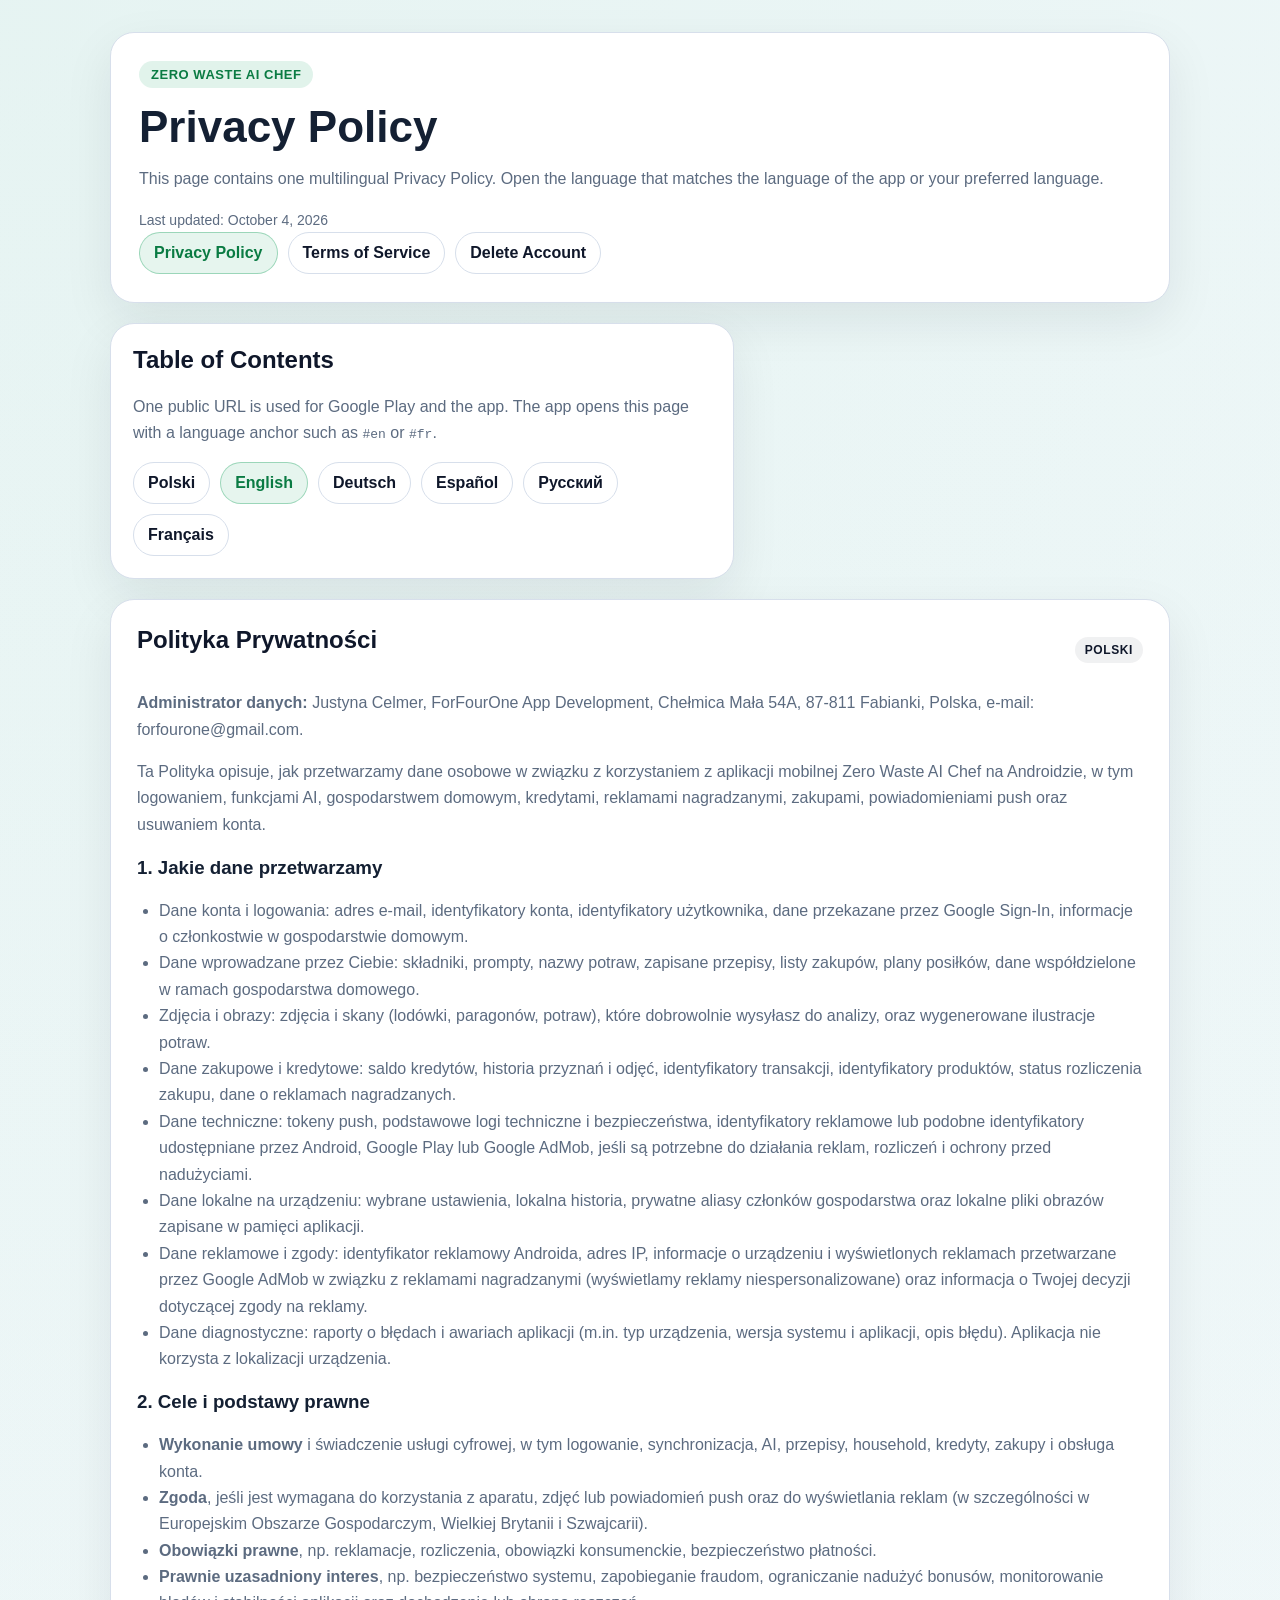
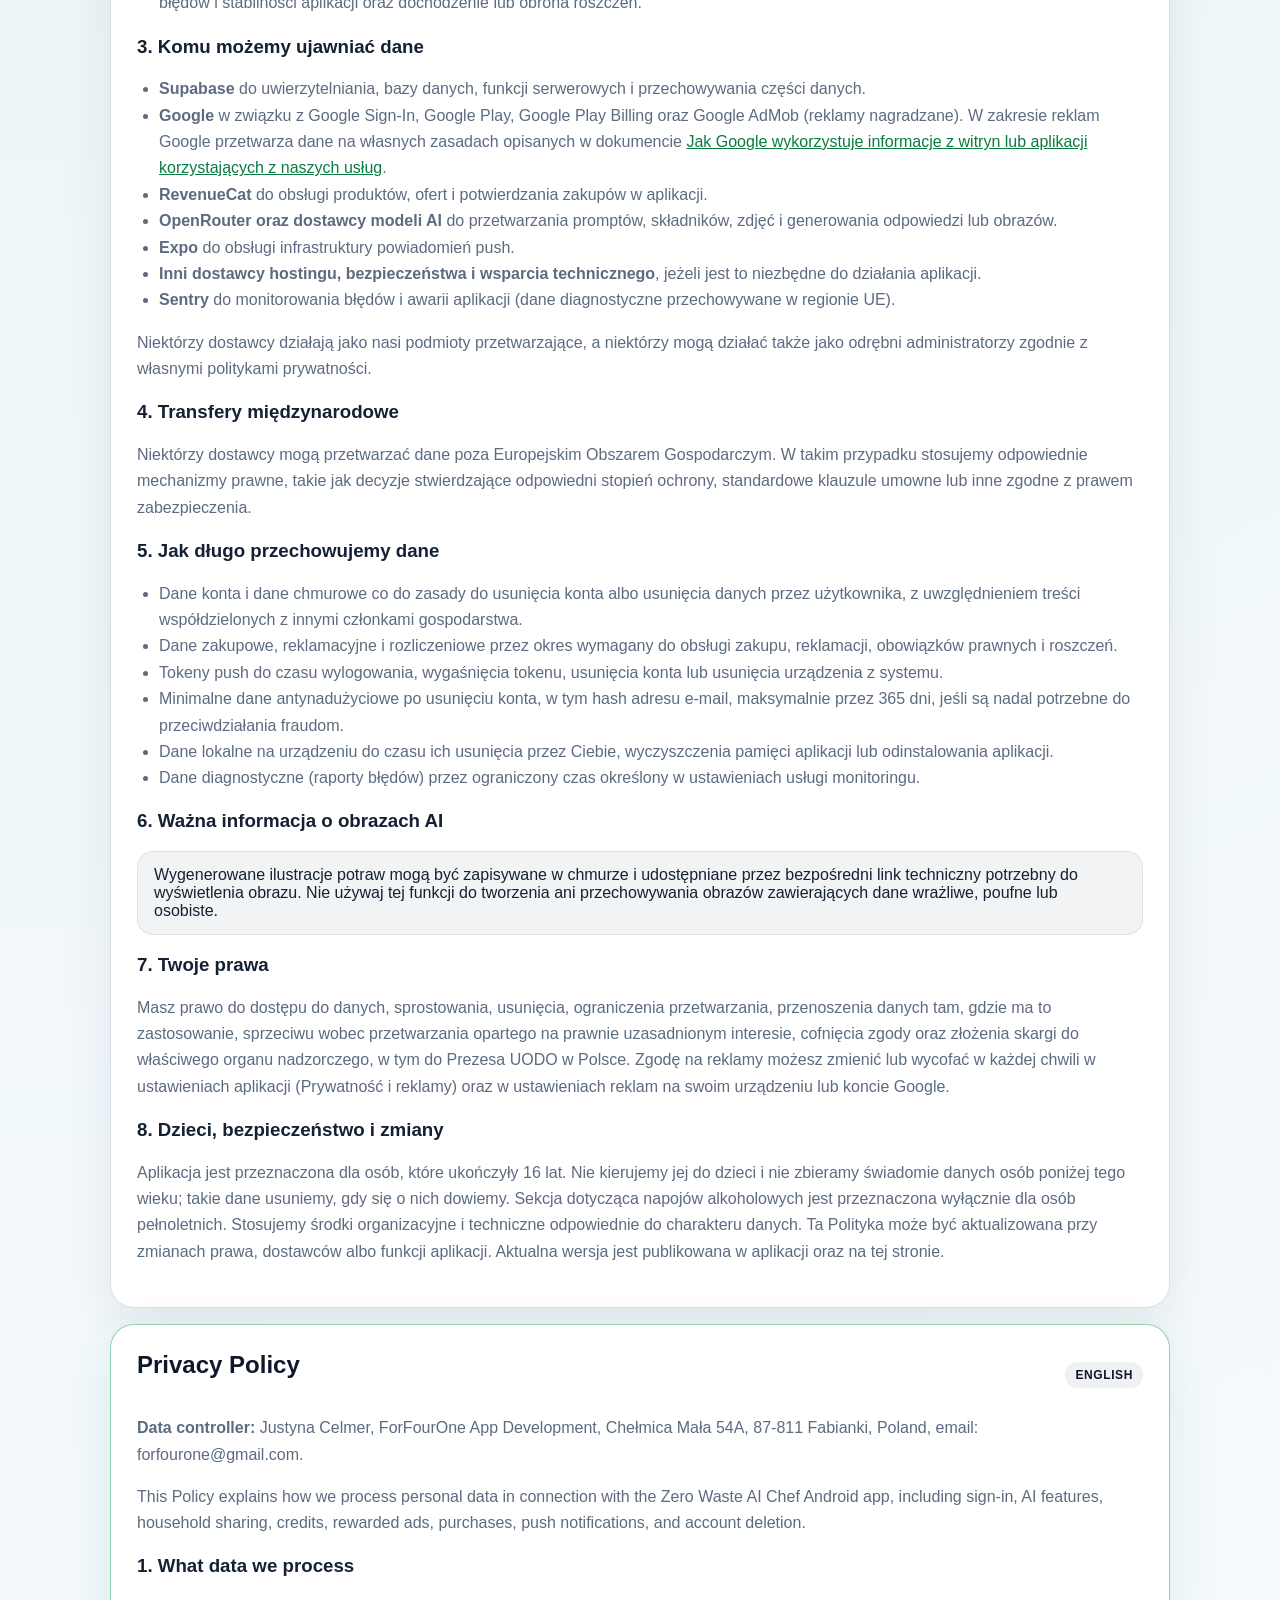
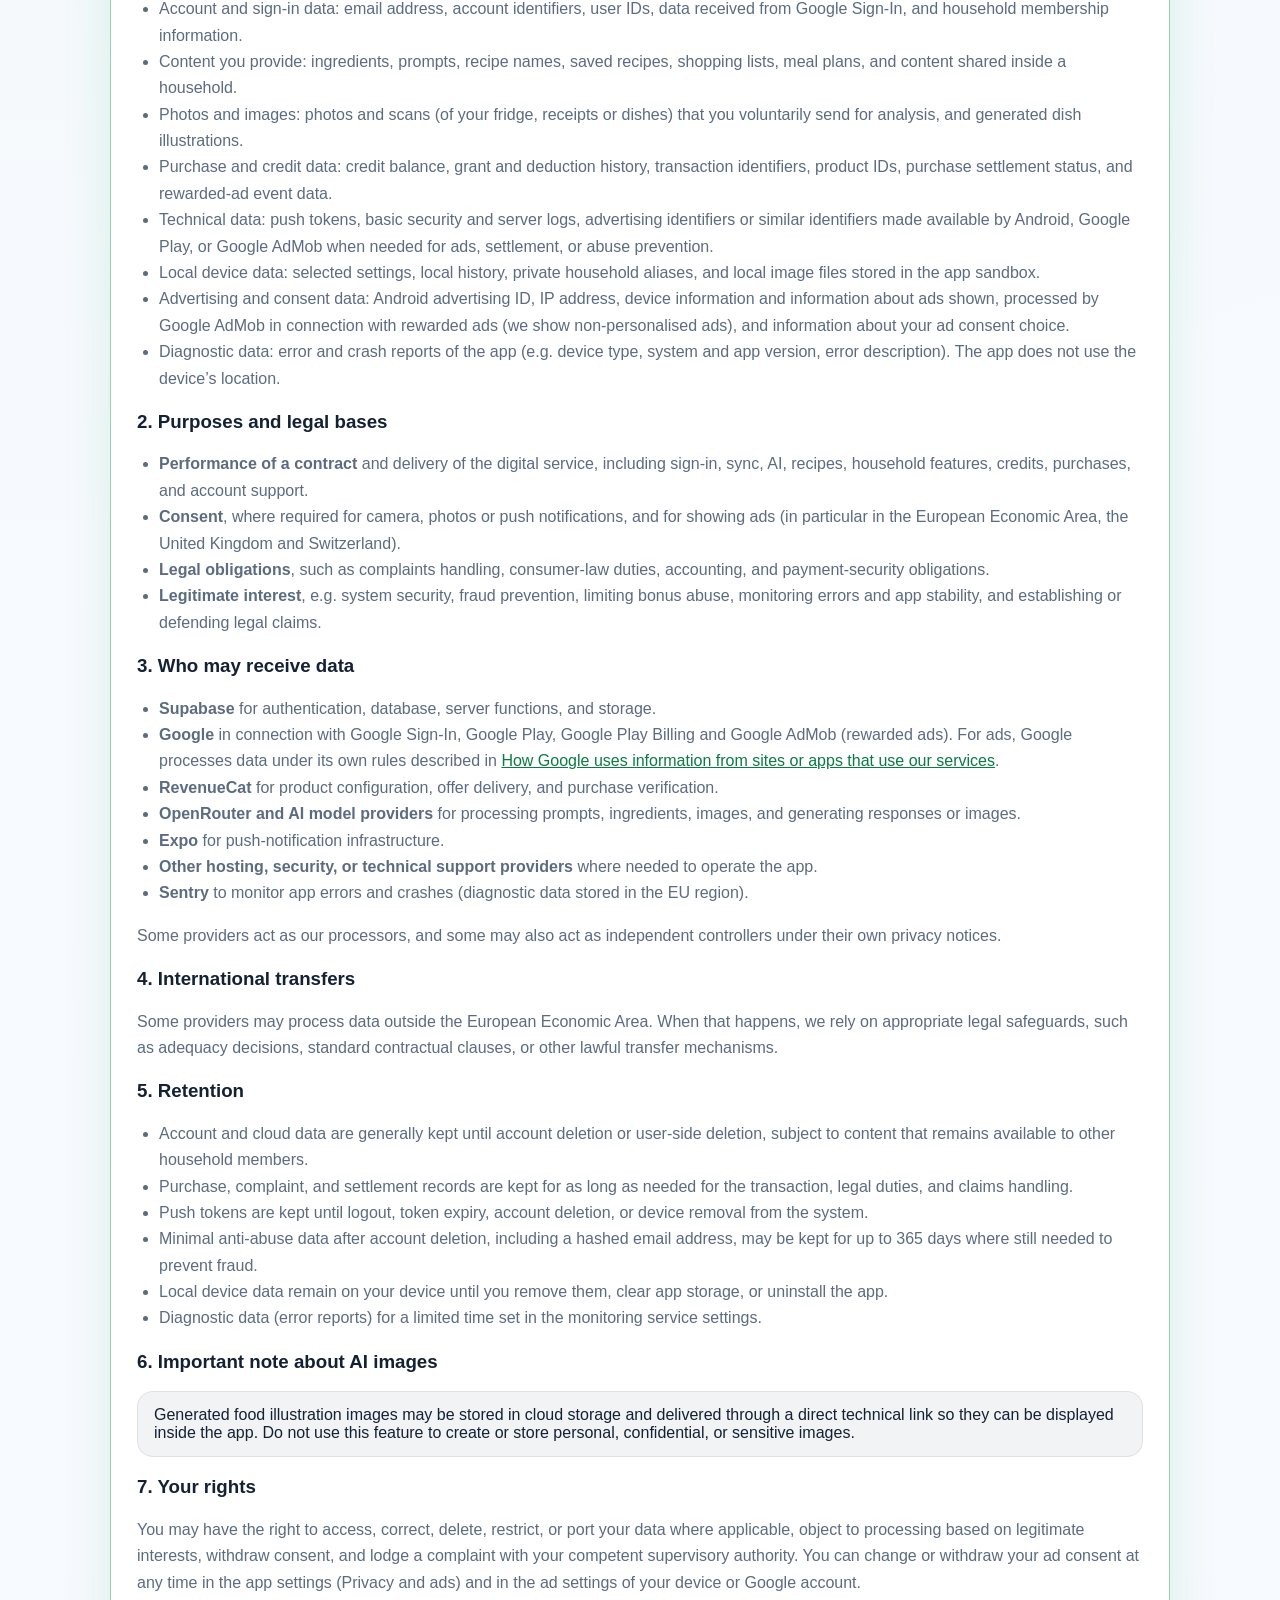
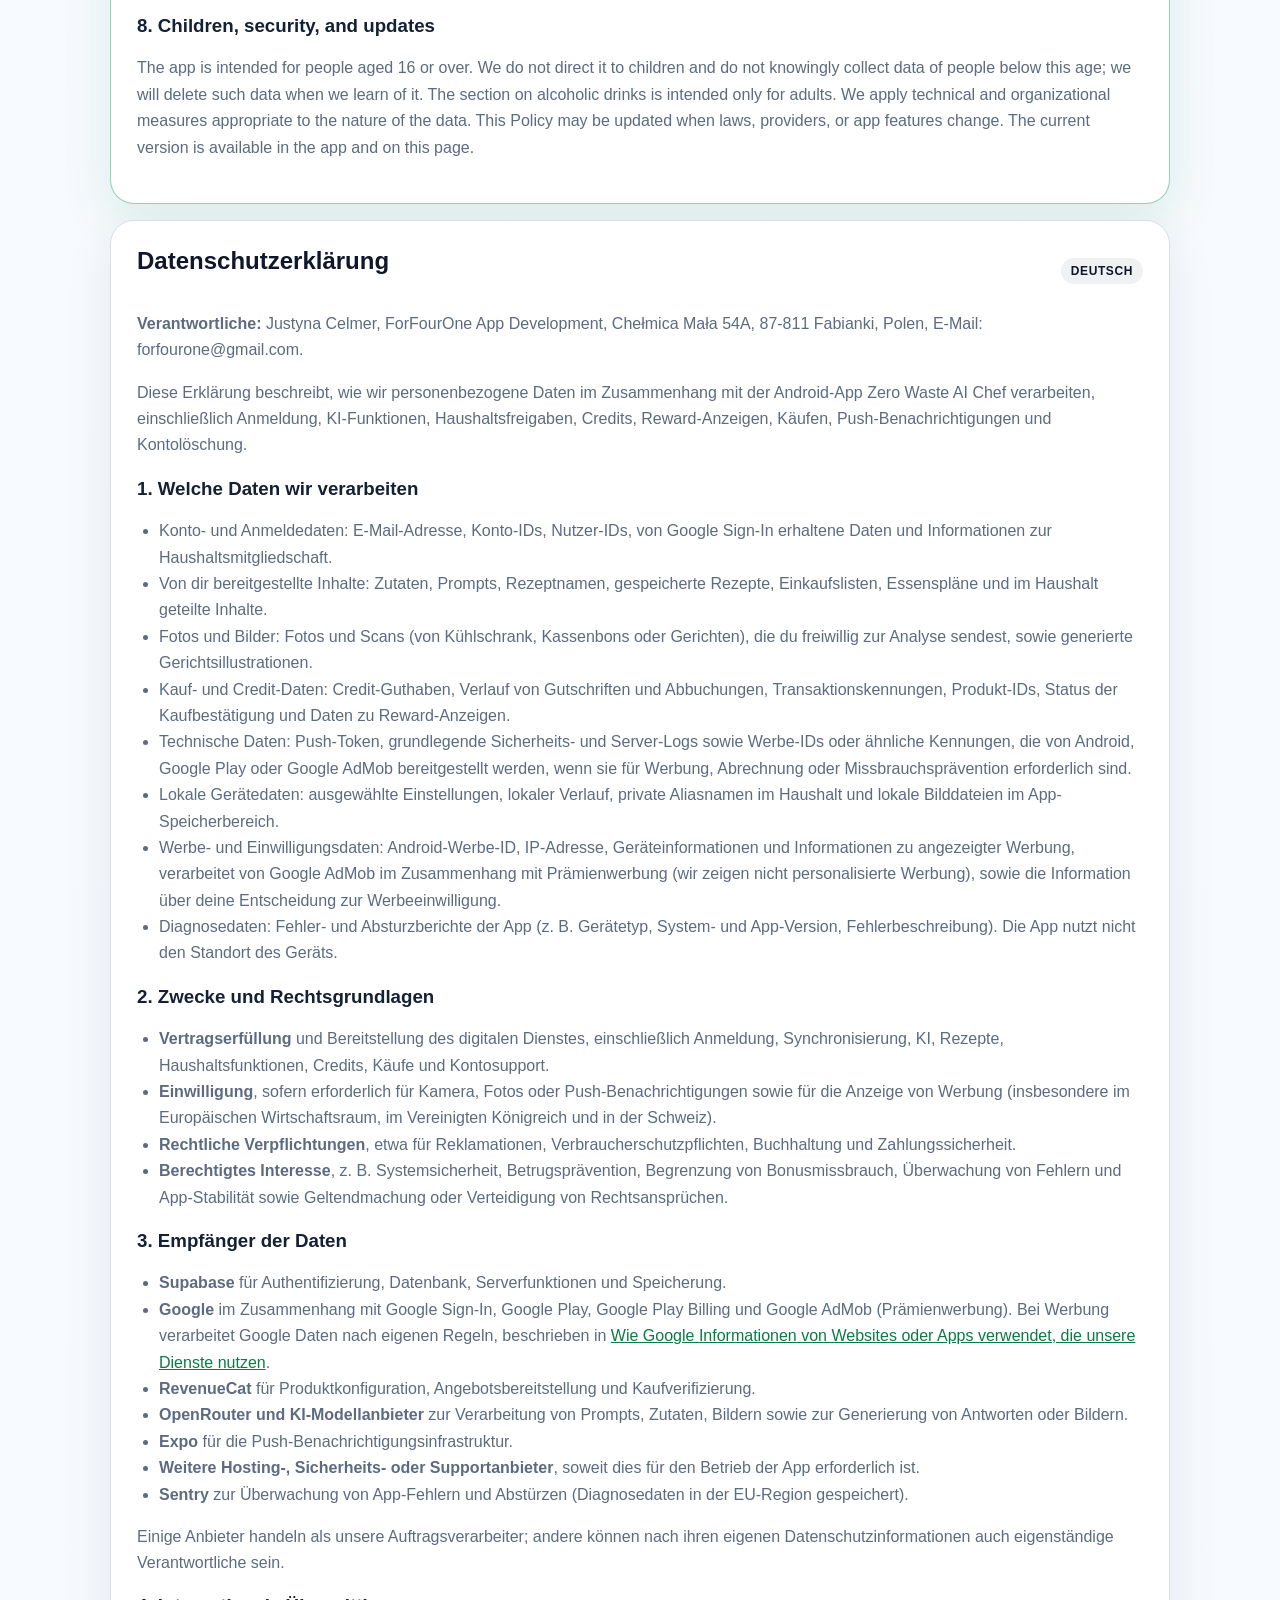
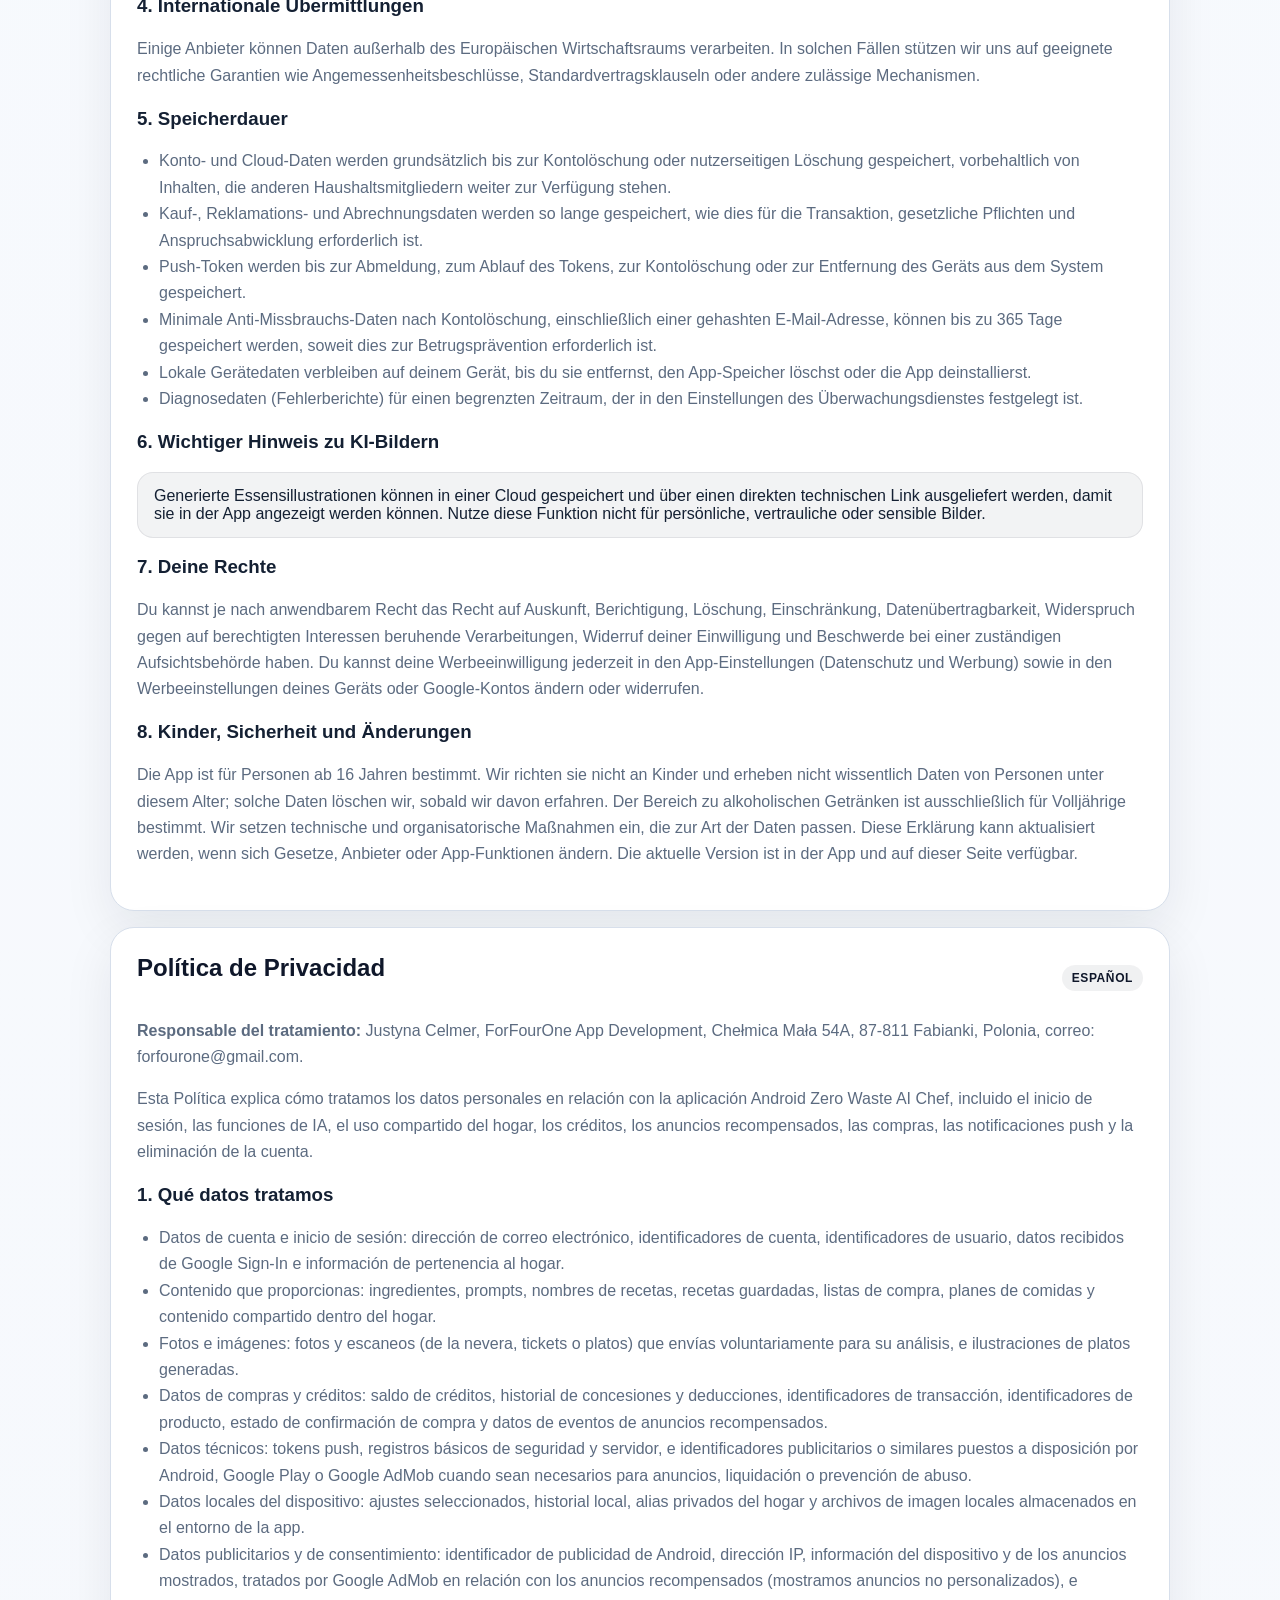
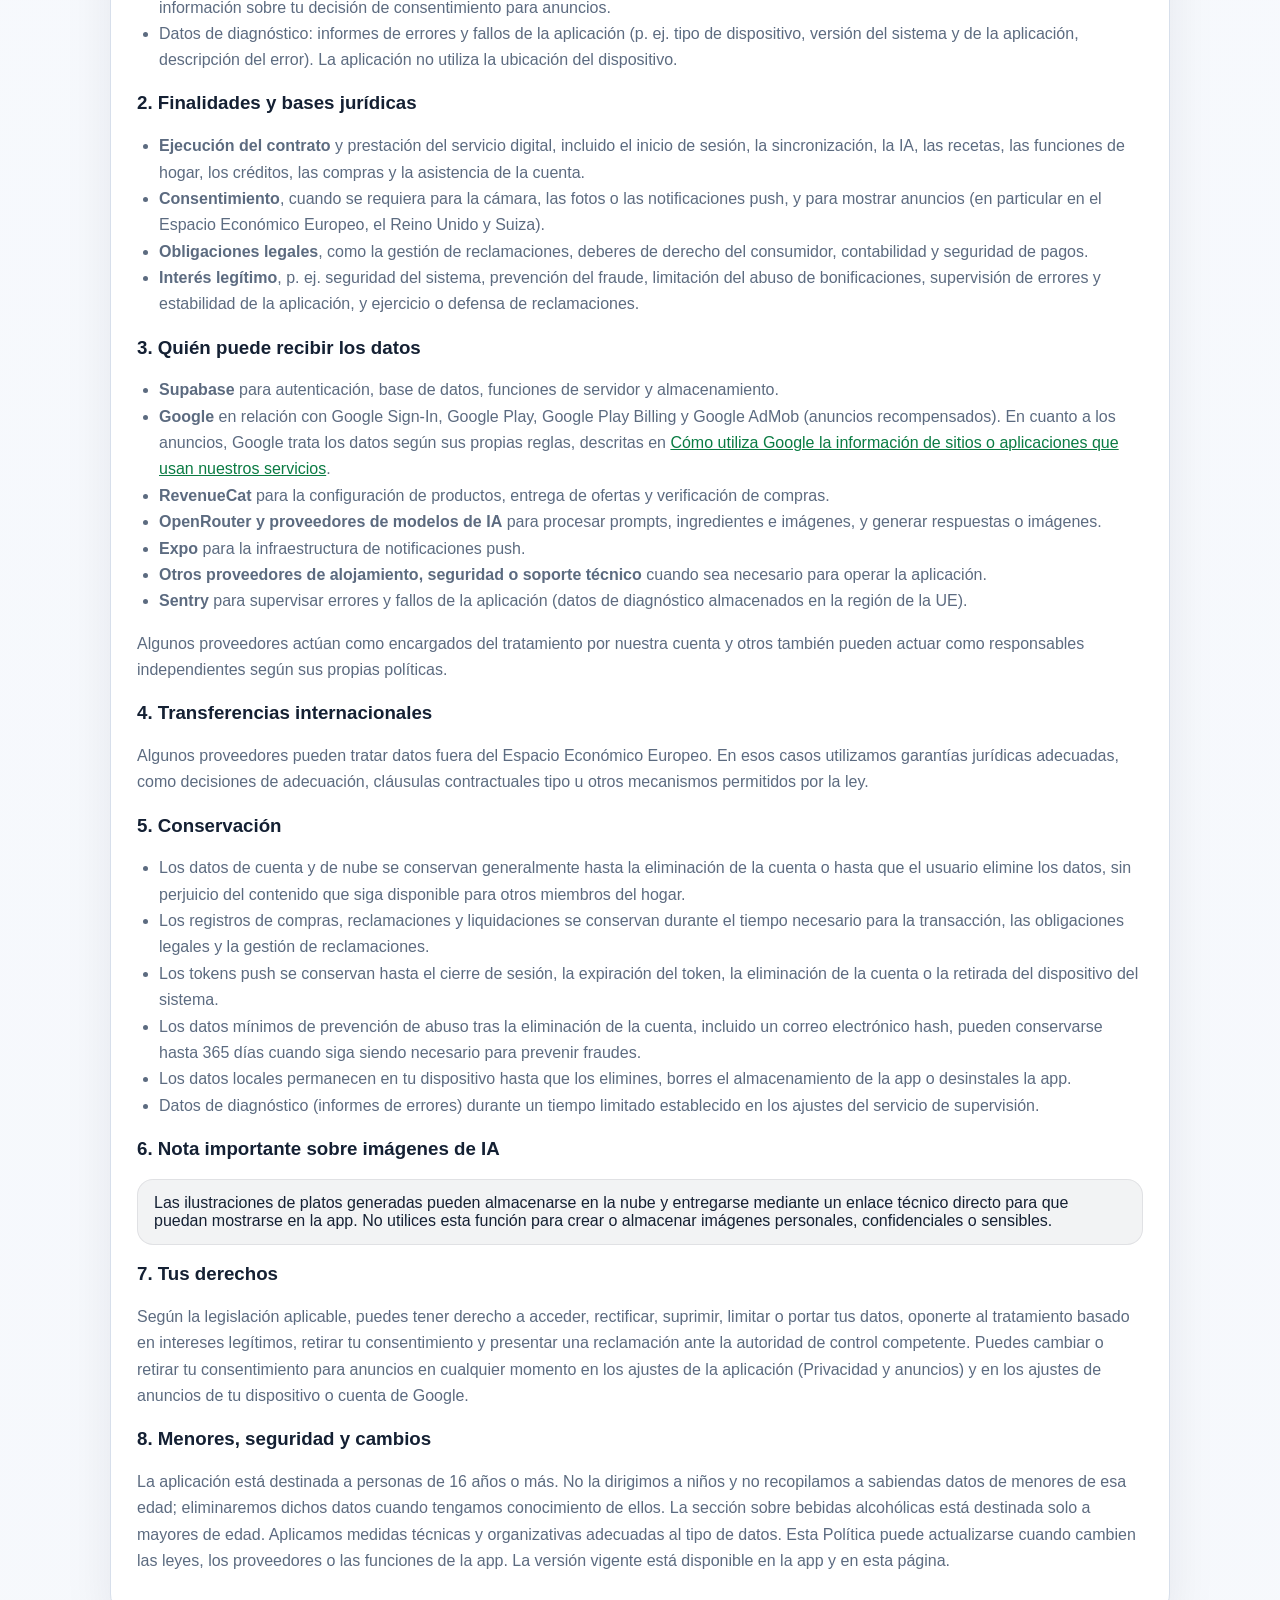
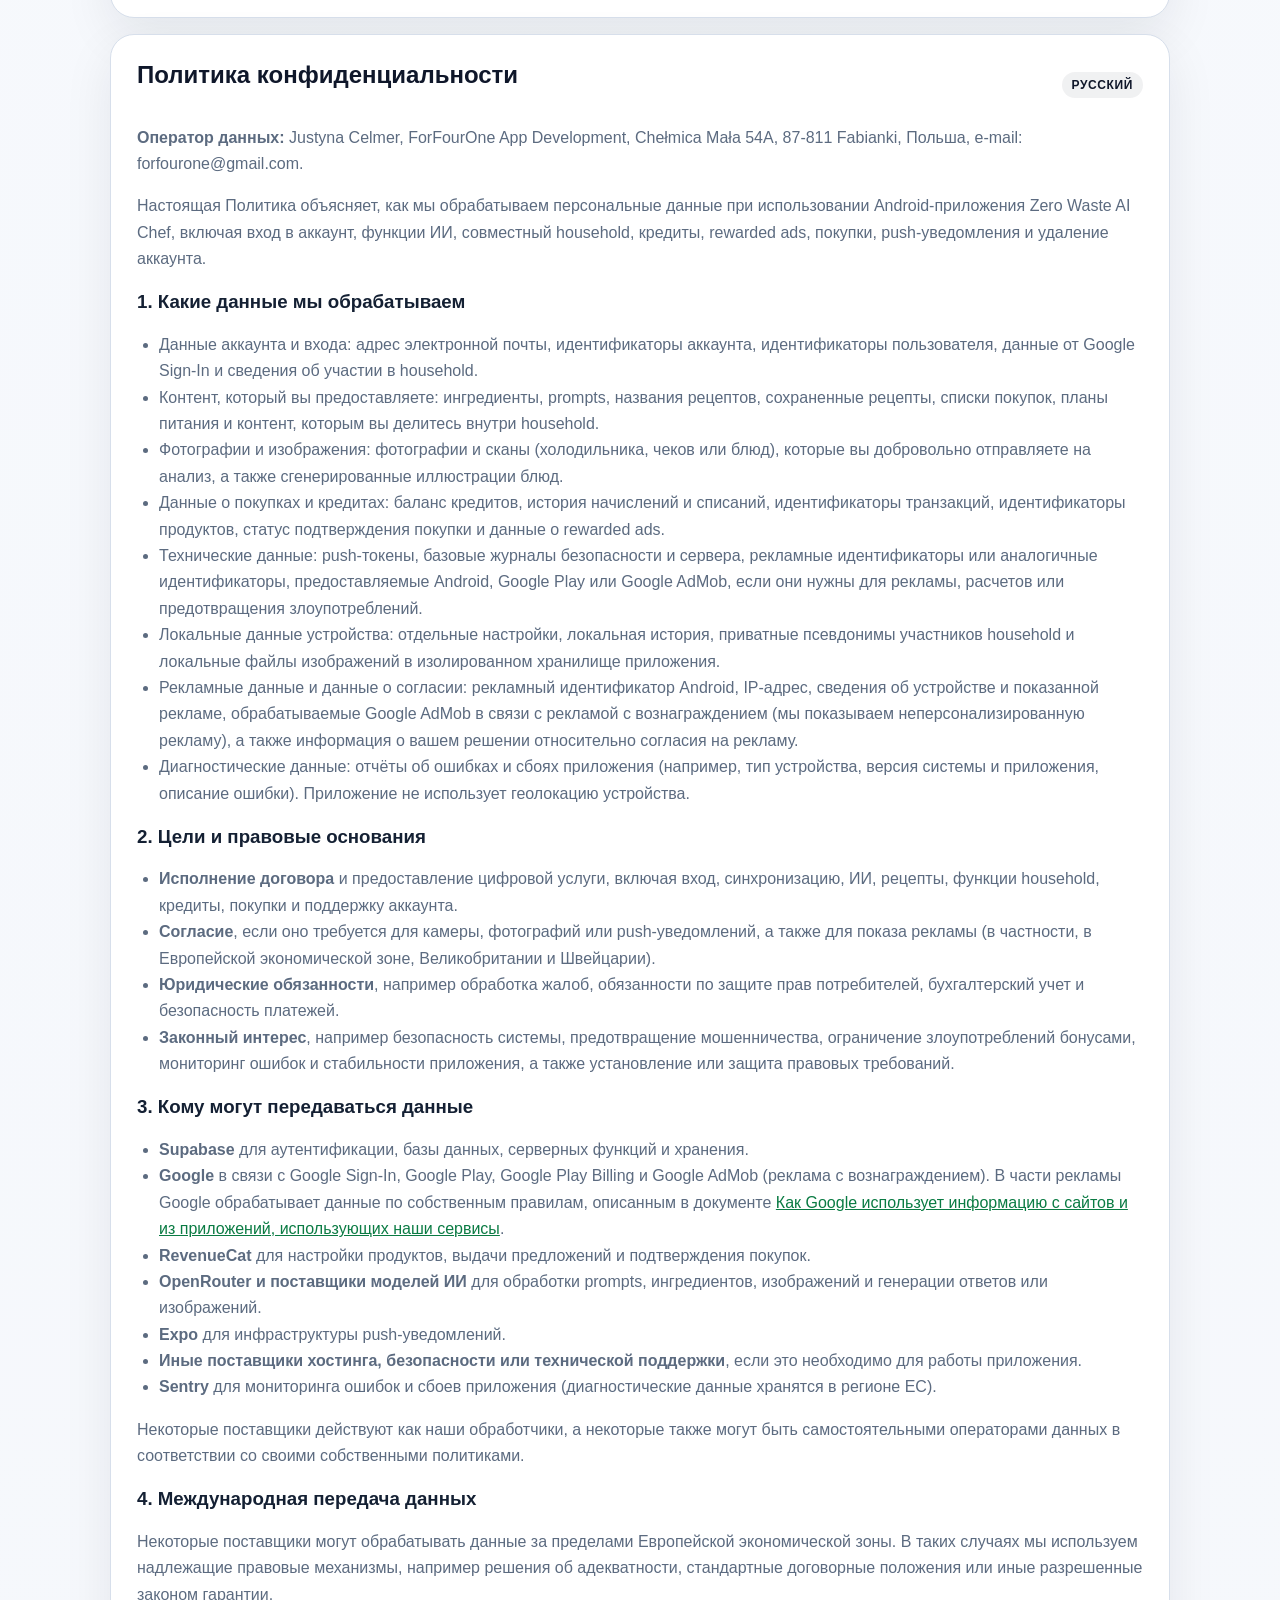
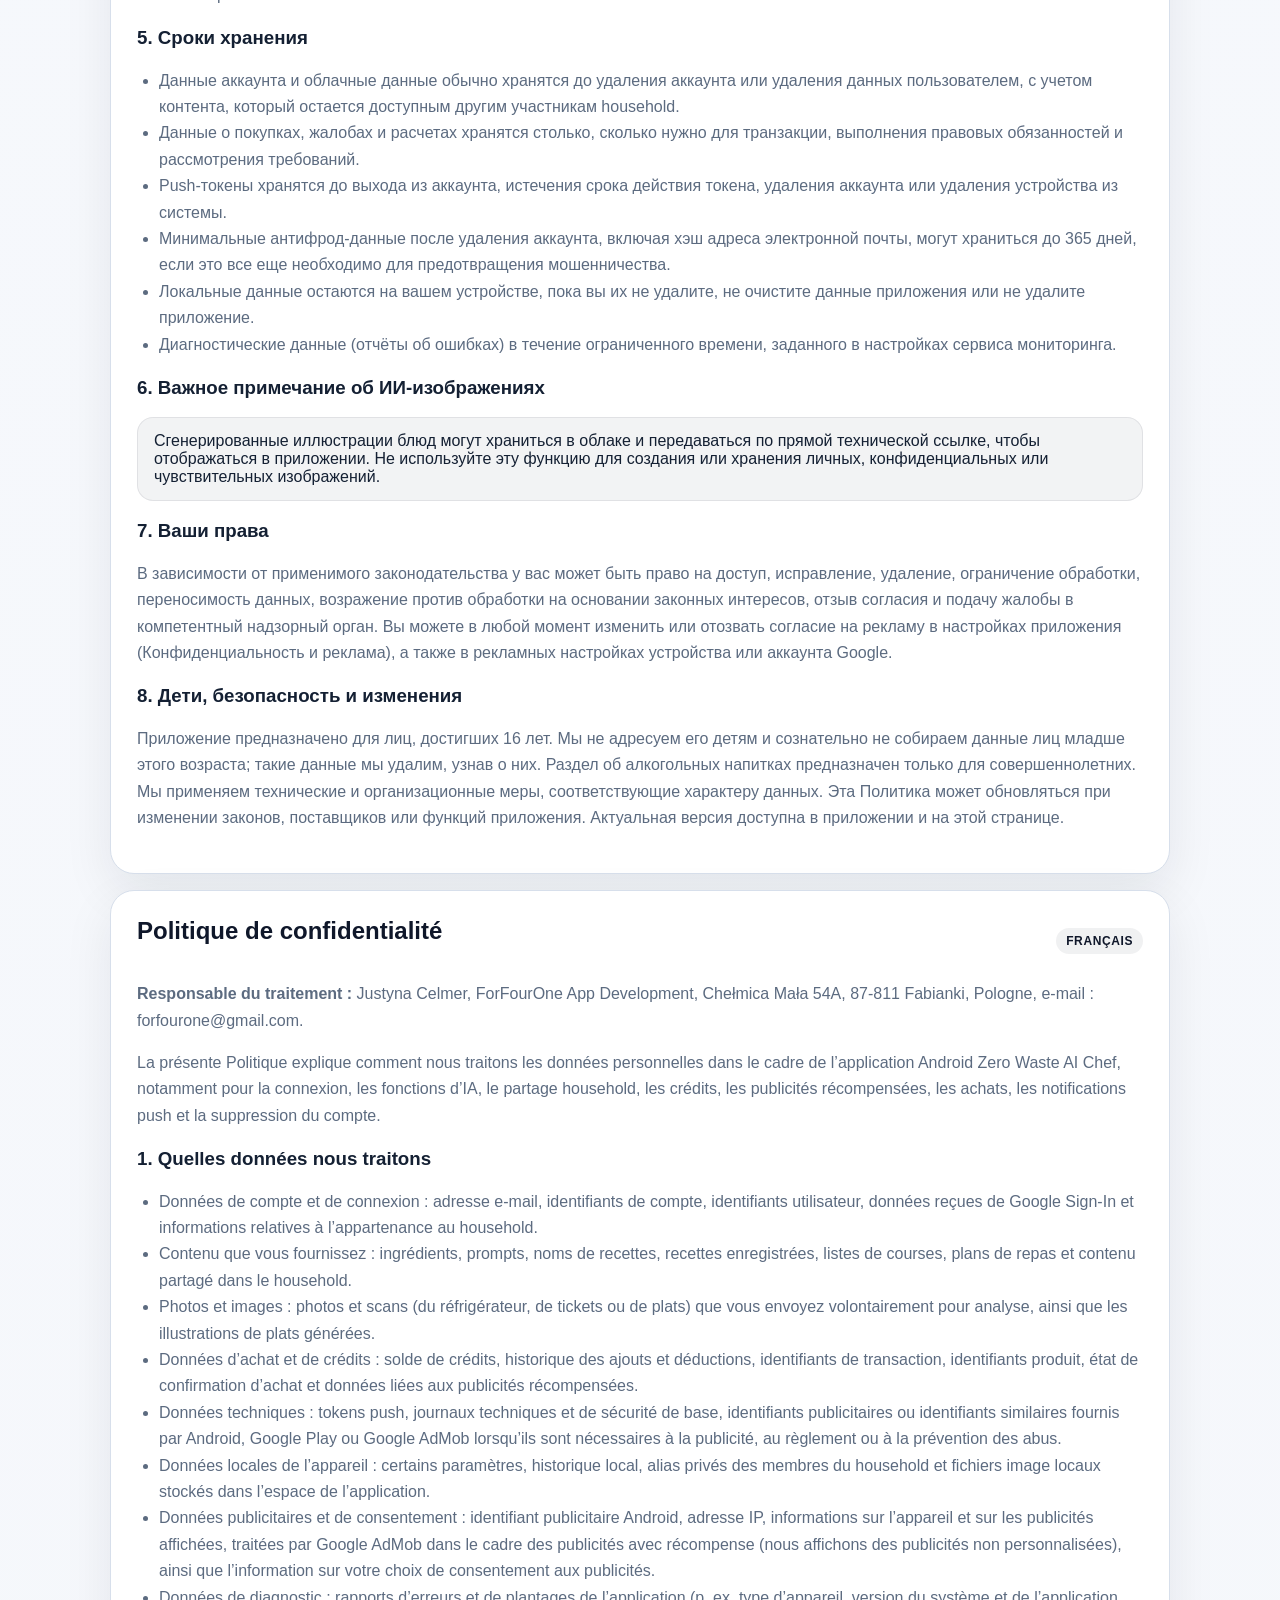
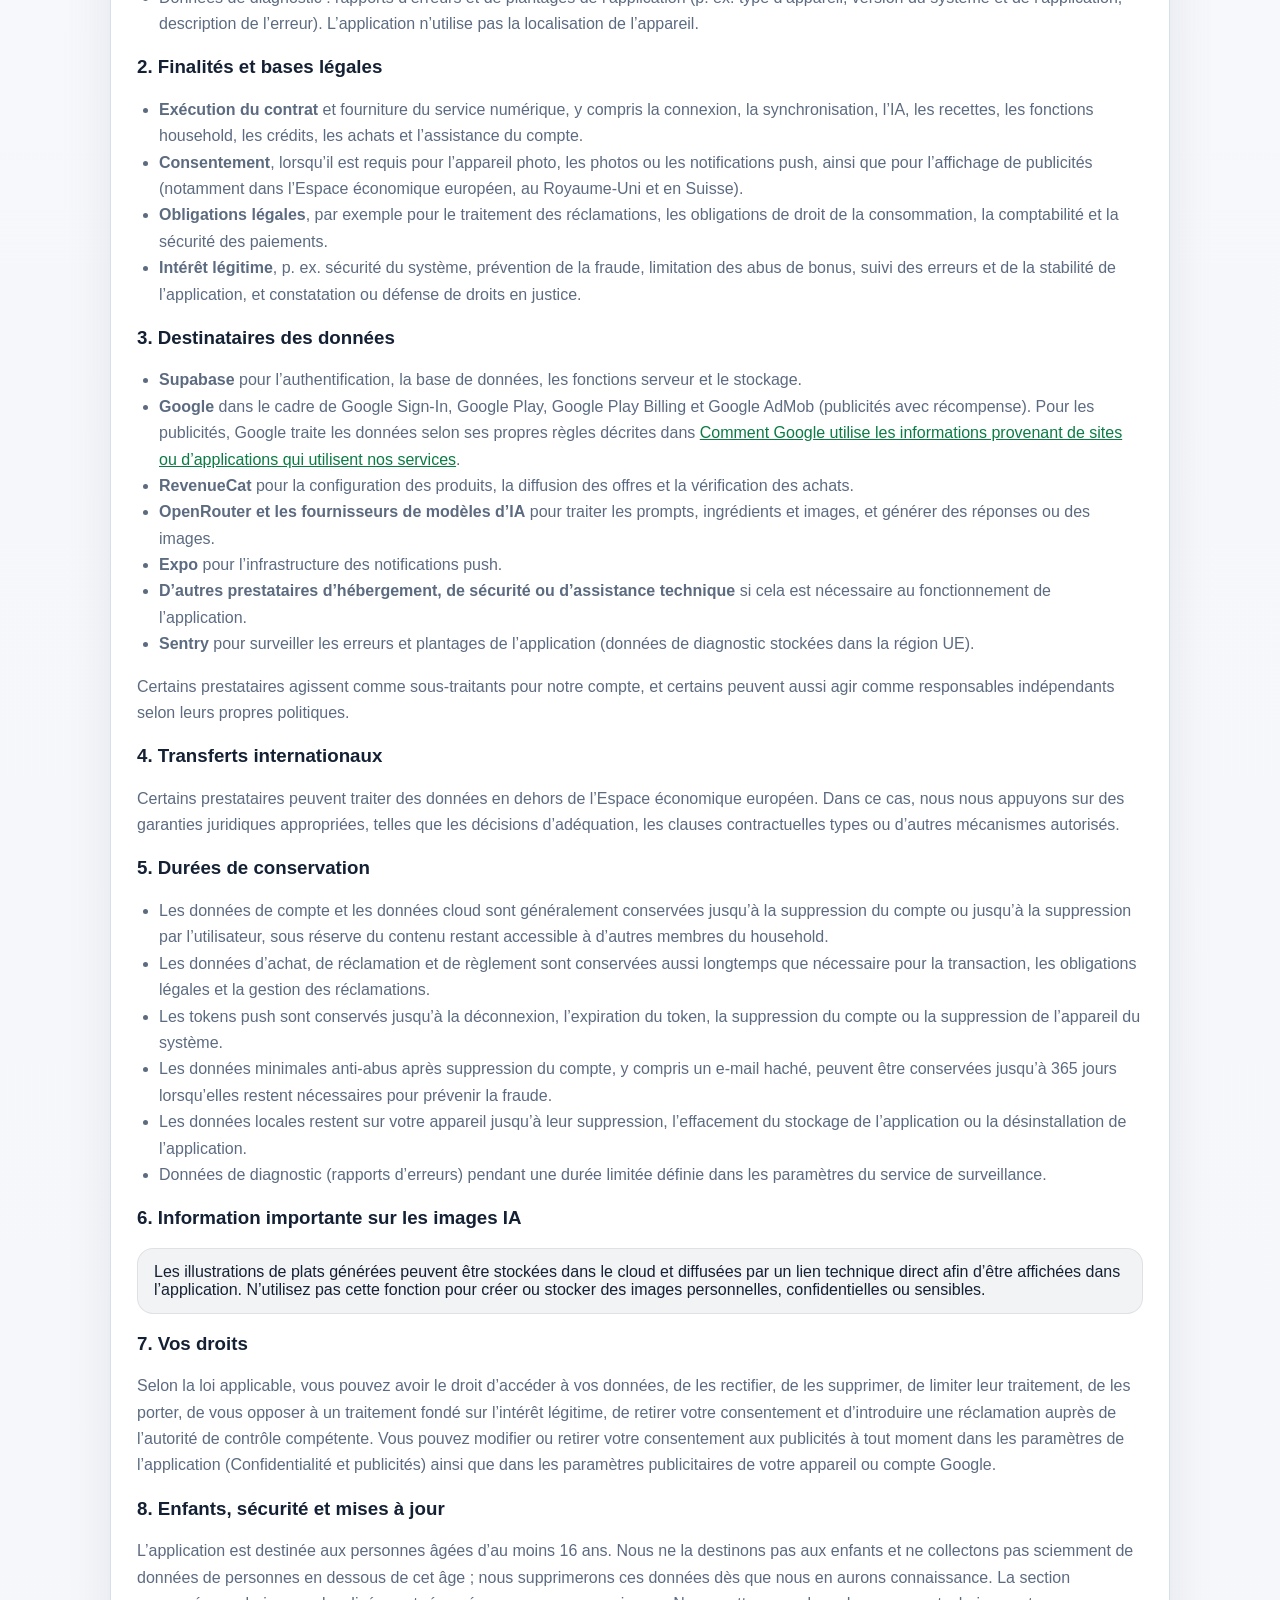
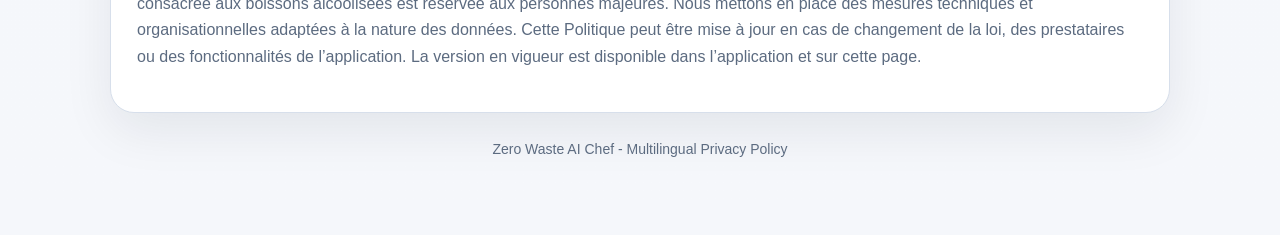
==== commit 53eb6a22: "Add files via upload" ====
--- a/polityka.html
+++ b/polityka.html
@@ -1,681 +1,435 @@
 <!DOCTYPE html>
-<html lang="pl">
+<html lang="en">
 <head>
-<meta charset="UTF-8">
-<meta name="viewport" content="width=device-width, initial-scale=1.0">
-<title>Privacy Policy — Zero Waste AI Chef</title>
-<style>
-  * { box-sizing: border-box; margin: 0; padding: 0; }
-  body { font-family: -apple-system, BlinkMacSystemFont, 'Segoe UI', sans-serif; background: #0f1410; color: #d1d5db; line-height: 1.7; }
-  .header { background: #1a2e1a; padding: 20px 24px; border-bottom: 1px solid #2d4a2d; }
-  .header h1 { color: #4ade80; font-size: 18px; font-weight: 700; margin-bottom: 4px; }
-  .header p { color: #86efac; font-size: 13px; }
-  .switcher { background: #111c11; padding: 12px 24px; border-bottom: 1px solid #1f3320; display: flex; flex-wrap: wrap; gap: 8px; }
-  .switcher button { background: transparent; border: 1px solid #2d4a2d; color: #9ca3af; padding: 6px 14px; border-radius: 20px; font-size: 13px; cursor: pointer; transition: all .2s; }
-  .switcher button.active, .switcher button:hover { background: #166534; border-color: #4ade80; color: #4ade80; }
-  .content { max-width: 760px; margin: 0 auto; padding: 32px 24px 60px; }
-  h2 { color: #f0fdf4; font-size: 20px; margin: 36px 0 12px; padding-bottom: 8px; border-bottom: 1px solid #1f3320; }
-  h3 { color: #86efac; font-size: 15px; margin: 20px 0 8px; }
-  p { margin-bottom: 12px; font-size: 15px; }
-  ul, ol { margin: 8px 0 16px 20px; font-size: 15px; }
-  li { margin-bottom: 6px; }
-  .badge { display: inline-block; background: #14532d; color: #4ade80; font-size: 12px; padding: 2px 10px; border-radius: 10px; margin-bottom: 20px; }
-  .alert { background: #1c1f1c; border-left: 3px solid #f59e0b; padding: 12px 16px; border-radius: 4px; margin: 16px 0; font-size: 14px; color: #fcd34d; }
-  .contact { background: #111c11; border: 1px solid #2d4a2d; border-radius: 8px; padding: 16px; margin-top: 32px; font-size: 14px; }
-  .contact strong { color: #4ade80; }
-  .lang-section { display: none; }
-  .lang-section.active { display: block; }
-</style>
+    <meta charset="utf-8">
+    <meta name="viewport" content="width=device-width, initial-scale=1">
+    <title>Zero Waste AI Chef - Privacy Policy</title>
+    <meta name="description" content="Multilingual Privacy Policy for Zero Waste AI Chef.">
+    <link rel="stylesheet" href="./styles.css">
+    <script defer src="./legal.js"></script>
 </head>
 <body>
-
-<div class="header">
-  <h1>🌿 Zero Waste AI Chef</h1>
-  <p id="doc-title">Polityka Prywatności</p>
-</div>
-
-<div class="switcher">
-  <button onclick="showLang('pl')" id="btn-pl">🇵🇱 Polski</button>
-  <button onclick="showLang('en')" id="btn-en">🇬🇧 English</button>
-  <button onclick="showLang('de')" id="btn-de">🇩🇪 Deutsch</button>
-  <button onclick="showLang('es')" id="btn-es">🇪🇸 Español</button>
-  <button onclick="showLang('fr')" id="btn-fr">🇫🇷 Français</button>
-  <button onclick="showLang('ru')" id="btn-ru">🇷🇺 Русский</button>
-</div>
-
-<!-- ===================== POLSKI ===================== -->
-<div id="pl" class="lang-section">
-<div class="content">
-  <span class="badge">Aktualizacja: 16 maja 2026</span>
-  <h2>Polityka Prywatności aplikacji „Zero Waste AI Chef"</h2>
-
-  <h2>1. Administrator danych</h2>
-  <p>Administratorem Twoich danych osobowych jest <strong>Justyna Celmer</strong>, prowadząca działalność nierejestrowaną pod marką <strong>ForFourOne App Development</strong>.</p>
-  <ul>
-    <li>Adres: Chełmica Mała 54A, 87-811 Fabianki, Polska</li>
-    <li>E-mail: <strong>forfourone@gmail.com</strong></li>
-  </ul>
-
-  <h2>2. Zakres polityki</h2>
-  <p>Niniejsza Polityka opisuje zasady przetwarzania danych osobowych w związku z korzystaniem z aplikacji mobilnej „Zero Waste AI Chef", w tym logowaniem, funkcjami AI, gospodarstwem domowym (Household), kredytami, reklamami nagradzanymi, powiadomieniami push oraz usuwaniem konta.</p>
-
-  <h2>3. Kategorie przetwarzanych danych</h2>
-
-  <h3>3.1 Dane konta i identyfikacji</h3>
-  <ul>
-    <li>adres e-mail oraz identyfikator użytkownika,</li>
-    <li>techniczne dane konta przekazane przez dostawcę logowania (Google Sign-In),</li>
-    <li>informacje o członkostwie w gospodarstwie domowym.</li>
-  </ul>
-
-  <h3>3.2 Treści wprowadzane w aplikacji</h3>
-  <ul>
-    <li>wpisywane składniki, prompty, nazwy potraw i inne treści tekstowe,</li>
-    <li>zapisane przepisy, listy zakupów, plany posiłków,</li>
-    <li>dane związane z funkcją gospodarstwa domowego.</li>
-  </ul>
-
-  <h3>3.3 Zdjęcia i obrazy</h3>
-  <ul>
-    <li>zdjęcia wykonane aparatem lub wybrane z galerii (funkcja analizy lodówki/składników),</li>
-    <li>wygenerowane obrazy potraw i powiązane z nimi dane techniczne.</li>
-  </ul>
-
-  <h3>3.4 Dane dotyczące kredytów i zakupów</h3>
-  <ul>
-    <li>saldo kredytów, historia operacji, dane o bonusach i reklamach nagradzanych,</li>
-    <li>dane o zakupach pakietów kredytów,</li>
-    <li>techniczne identyfikatory transakcji przekazane przez RevenueCat lub Google Play.</li>
-  </ul>
-
-  <h3>3.5 Powiadomienia push</h3>
-  <ul>
-    <li>tokeny urządzenia niezbędne do wysyłki powiadomień push.</li>
-  </ul>
-
-  <h3>3.6 Identyfikator wyświetlania reklam</h3>
-  <ul>
-    <li><strong>Android Advertising ID (Google Advertising ID)</strong> — identyfikator przypisany do urządzenia, wykorzystywany przez Google AdMob do wyświetlania reklam dopasowanych do zainteresowań. Możesz zresetować lub ograniczyć jego użycie w ustawieniach urządzenia (Ustawienia → Prywatność → Reklamy).</li>
-  </ul>
-
-  <h3>3.7 Dane antynadużyciowe i bezpieczeństwa</h3>
-  <ul>
-    <li>zdarzenia związane z nadużyciami i integralnością usługi,</li>
-    <li>po usunięciu konta: hash adresu e-mail, data usunięcia oraz data wygaśnięcia blokady bonusu startowego (przechowywany przez 365 dni).</li>
-  </ul>
-
-  <h3>3.8 Dane lokalne na urządzeniu</h3>
-  <ul>
-    <li>lokalna historia przepisów, wybrane ustawienia interfejsu, lokalne aliasy członków gospodarstwa domowego.</li>
-  </ul>
-
-  <h2>4. Cele i podstawy prawne przetwarzania</h2>
-  <ol>
-    <li><strong>Wykonanie umowy i świadczenie usługi</strong> — obsługa konta, synchronizacja, Household, kredyty, zakupy, przepisy, listy, plany.</li>
-    <li><strong>Realizacja funkcji AI</strong> — analiza tekstu i obrazów, generowanie przepisów i grafik.</li>
-    <li><strong>Bezpieczeństwo i zapobieganie nadużyciom</strong> — wykrywanie obejść zabezpieczeń, ochrona przed fraudem.</li>
-    <li><strong>Obowiązki prawne</strong> — rozliczenia, reklamacje, dochodzenie roszczeń.</li>
-    <li><strong>Zgoda</strong> — dostęp do aparatu, zdjęć, powiadomieniach push.</li>
-  </ol>
-
-  <h2>5. Dobrowolność podania danych</h2>
-  <p>Podanie danych jest dobrowolne, lecz niezbędne do korzystania z określonych funkcji. Bez logowania niedostępne są: synchronizacja, Household, kredyty. Bez dostępu do aparatu: skanowanie lodówki. Bez zgody na powiadomienia: powiadomienia push.</p>
-
-  <h2>6. Odbiorcy danych</h2>
-  <ul>
-    <li><strong>Supabase</strong> — baza danych, autoryzacja, funkcje serwerowe, przechowywanie plików.</li>
-    <li><strong>OpenRouter</strong> oraz modele AI — przetwarzanie promptów, składników, zdjęć, generowanie odpowiedzi.</li>
-    <li><strong>Expo</strong> — infrastruktura powiadomień push.</li>
-    <li><strong>Google</strong> — Google Sign-In, Google Play, Google Play Billing, Google AdMob (w tym przetwarzanie Advertising ID).</li>
-    <li><strong>RevenueCat</strong> — obsługa zakupów i subskrypcji.</li>
-    <li>Inni dostawcy technologiczni niezbędni do utrzymania i rozwoju usługi.</li>
-  </ul>
-  <p>Dane przekazywane poza EOG są chronione standardowymi klauzulami umownymi lub innymi dopuszczalnymi mechanizmami.</p>
-
-  <h2>7. Okresy przechowywania danych</h2>
-  <ul>
-    <li><strong>Konto, przepisy, listy, plany, Household</strong> — przez okres posiadania konta lub do usunięcia danych.</li>
-    <li><strong>Transakcje, kredyty, reklamacje</strong> — przez okres niezbędny do rozliczeń i dochodzenia roszczeń.</li>
-    <li><strong>Tokeny push</strong> — do ich usunięcia, wylogowania lub usunięcia konta.</li>
-    <li><strong>Dane lokalne</strong> — do wyczyszczenia przez użytkownika lub odinstalowania aplikacji.</li>
-    <li><strong>Hash e-mail po usunięciu konta</strong> — 365 dni, wyłącznie w celach bezpieczeństwa.</li>
-  </ul>
-
-  <h2>8. Usunięcie konta</h2>
-  <ol>
-    <li>Usunięcie konta możliwe z poziomu ustawień aplikacji lub poprzez dedykowany portal.</li>
-    <li>Po usunięciu konta dane są usuwane zgodnie z funkcją aplikacji i przepisami prawa.</li>
-    <li>Dane współdzielone mogą pozostać w Household dla innych uprawnionych członków.</li>
-    <li>W celu przeciwdziałania nadużyciom przechowujemy hash e-mail przez 365 dni.</li>
-  </ol>
-
-  <h2>9. Twoje prawa</h2>
-  <p>Masz prawo do: dostępu do danych, sprostowania, usunięcia, ograniczenia przetwarzania, przenoszenia danych, sprzeciwu wobec przetwarzania, cofnięcia zgody, wniesienia skargi do <strong>Prezesa Urzędu Ochrony Danych Osobowych</strong>.</p>
-  <p>Kontakt w sprawie praw: <strong>forfourone@gmail.com</strong></p>
-
-  <h2>10. Ograniczenia wiekowe i treści alkoholowe</h2>
-  <div class="alert">⚠️ Aplikacja przeznaczona jest wyłącznie dla osób pełnoletnich (18+).</div>
-  <p>Sekcja <strong>„Drinki i Koktajle"</strong> zawiera przepisy na napoje alkoholowe. Dostęp do tej sekcji jest możliwy wyłącznie po potwierdzeniu przez użytkownika, że ukończył 18. rok życia. Nie zbieramy świadomie danych osobowych od osób poniżej 18. roku życia. Jeśli dowiesz się, że osoba niepełnoletnia przekazała nam dane, skontaktuj się z nami pod adresem forfourone@gmail.com.</p>
-
-  <h2>11. Bezpieczeństwo danych</h2>
-  <p>Stosujemy odpowiednie środki techniczne i organizacyjne, w tym mechanizmy autoryzacji, kontrolę dostępu, szyfrowanie transmisji oraz zabezpieczenia infrastruktury serwerowej.</p>
-
-  <h2>12. Zmiany polityki</h2>
-  <p>Polityka może być aktualizowana w przypadku zmian prawa, technologii lub funkcjonalności aplikacji. Aktualna wersja jest dostępna w aplikacji oraz na niniejszej stronie.</p>
-
-  <div class="contact">
-    <strong>Administrator danych:</strong> Justyna Celmer, ForFourOne App Development<br>
-    Chełmica Mała 54A, 87-811 Fabianki, Polska<br>
-    E-mail: forfourone@gmail.com
-  </div>
-</div>
-</div>
-
-<!-- ===================== ENGLISH ===================== -->
-<div id="en" class="lang-section">
-<div class="content">
-  <span class="badge">Last updated: May 16, 2026</span>
-  <h2>Privacy Policy for "Zero Waste AI Chef"</h2>
-
-  <h2>1. Data Controller</h2>
-  <p>The controller of your personal data is <strong>Justyna Celmer</strong>, operating under the brand <strong>ForFourOne App Development</strong>.</p>
-  <ul>
-    <li>Address: Chełmica Mała 54A, 87-811 Fabianki, Poland</li>
-    <li>Email: <strong>forfourone@gmail.com</strong></li>
-  </ul>
-
-  <h2>2. Scope of this Policy</h2>
-  <p>This Policy describes how we process personal data in connection with your use of the "Zero Waste AI Chef" mobile app, including account login, AI features, Household, credits, rewarded ads, push notifications, and account deletion.</p>
-
-  <h2>3. Categories of Data Processed</h2>
-
-  <h3>3.1 Account and Identity Data</h3>
-  <ul>
-    <li>Email address and user identifier,</li>
-    <li>technical account data provided by your login provider (Google Sign-In),</li>
-    <li>household membership information.</li>
-  </ul>
-
-  <h3>3.2 In-App Content</h3>
-  <ul>
-    <li>ingredients, prompts, dish names and other text content you enter,</li>
-    <li>saved recipes, shopping lists, meal plans,</li>
-    <li>data related to the Household feature.</li>
-  </ul>
-
-  <h3>3.3 Photos and Images</h3>
-  <ul>
-    <li>photos taken with the camera or selected from the gallery (fridge/ingredient scanning),</li>
-    <li>AI-generated food images and associated technical data.</li>
-  </ul>
-
-  <h3>3.4 Credits and Purchase Data</h3>
-  <ul>
-    <li>credit balance, transaction history, bonus and rewarded ad data,</li>
-    <li>credit package purchase data,</li>
-    <li>technical transaction identifiers from RevenueCat or Google Play.</li>
-  </ul>
-
-  <h3>3.5 Push Notification Data</h3>
-  <ul>
-    <li>device tokens required for push notification delivery.</li>
-  </ul>
-
-  <h3>3.6 Advertising Identifier</h3>
-  <ul>
-    <li><strong>Android Advertising ID (Google Advertising ID)</strong> — a device-level identifier used by Google AdMob to serve interest-based advertisements. You can reset or limit its use in your device settings (Settings → Privacy → Ads).</li>
-  </ul>
-
-  <h3>3.7 Anti-Abuse and Security Data</h3>
-  <ul>
-    <li>events related to abuse and service integrity,</li>
-    <li>after account deletion: hashed email address, deletion date, and bonus block expiry (stored for 365 days).</li>
-  </ul>
-
-  <h3>3.8 Local Device Data</h3>
-  <ul>
-    <li>local recipe history, UI settings, local household member aliases.</li>
-  </ul>
-
-  <h2>4. Purposes and Legal Bases</h2>
-  <ol>
-    <li><strong>Contract performance</strong> — account management, sync, Household, credits, purchases, recipes, lists, plans.</li>
-    <li><strong>AI features</strong> — text and image analysis, recipe and image generation.</li>
-    <li><strong>Security and fraud prevention</strong> — detecting abuse, protecting service integrity.</li>
-    <li><strong>Legal obligations</strong> — accounting, complaints, legal claims.</li>
-    <li><strong>Consent</strong> — camera, photo library, push notifications.</li>
-  </ol>
-
-  <h2>5. Necessity of Providing Data</h2>
-  <p>Providing data is voluntary but necessary for certain features. Without login: no sync, Household, or credits. Without camera access: no fridge scanning. Without notification consent: no push notifications.</p>
-
-  <h2>6. Data Recipients</h2>
-  <ul>
-    <li><strong>Supabase</strong> — database, authentication, server functions, file storage.</li>
-    <li><strong>OpenRouter</strong> and AI models — processing prompts, ingredients, photos, generating responses.</li>
-    <li><strong>Expo</strong> — push notification infrastructure.</li>
-    <li><strong>Google</strong> — Google Sign-In, Google Play, Google Play Billing, Google AdMob (including Advertising ID processing).</li>
-    <li><strong>RevenueCat</strong> — purchase and subscription management.</li>
-    <li>Other technology providers required for service maintenance and development.</li>
-  </ul>
-  <p>Data transferred outside the EEA is protected by Standard Contractual Clauses or other permissible mechanisms.</p>
-
-  <h2>7. Retention Periods</h2>
-  <ul>
-    <li><strong>Account, recipes, lists, plans, Household</strong> — for the duration of account ownership or until data deletion.</li>
-    <li><strong>Transactions, credits, complaints</strong> — as long as necessary for settlement and legal claims.</li>
-    <li><strong>Push tokens</strong> — until deleted, logout, or account deletion.</li>
-    <li><strong>Local data</strong> — until cleared by the user or app uninstalled.</li>
-    <li><strong>Email hash after account deletion</strong> — 365 days, for security purposes only.</li>
-  </ul>
-
-  <h2>8. Account Deletion</h2>
-  <ol>
-    <li>Delete your account via app settings or the dedicated deletion portal.</li>
-    <li>Upon deletion, data is removed in accordance with app functionality and applicable law.</li>
-    <li>Shared content may remain in the Household for other authorized members.</li>
-    <li>We retain a hashed email for 365 days to prevent abuse.</li>
-  </ol>
-
-  <h2>9. Your Rights</h2>
-  <p>You have the right to: access, rectification, erasure, restriction of processing, data portability, objection to processing, withdrawal of consent, and the right to lodge a complaint with a supervisory authority.</p>
-  <p>Contact for rights requests: <strong>forfourone@gmail.com</strong></p>
-
-  <h2>10. Age Restrictions and Alcohol Content</h2>
-  <div class="alert">⚠️ This app is intended exclusively for adults aged 18 and over.</div>
-  <p>The <strong>"Drinks &amp; Cocktails"</strong> section contains recipes for alcoholic beverages. Access to this section requires the user to confirm they are 18 or older. We do not knowingly collect personal data from anyone under 18. If you become aware that a minor has provided us with data, please contact us at forfourone@gmail.com.</p>
-
-  <h2>11. Data Security</h2>
-  <p>We apply appropriate technical and organisational measures including authentication, access controls, encrypted transmission, and server infrastructure security.</p>
-
-  <h2>12. Policy Changes</h2>
-  <p>This Policy may be updated when laws, technology, or app features change. The current version is always available in the app and on this page.</p>
-
-  <div class="contact">
-    <strong>Data Controller:</strong> Justyna Celmer, ForFourOne App Development<br>
-    Chełmica Mała 54A, 87-811 Fabianki, Poland<br>
-    Email: forfourone@gmail.com
-  </div>
-</div>
-</div>
-
-<!-- ===================== DEUTSCH ===================== -->
-<div id="de" class="lang-section">
-<div class="content">
-  <span class="badge">Stand: 16. Mai 2026</span>
-  <h2>Datenschutzerklärung für „Zero Waste AI Chef"</h2>
-
-  <h2>1. Verantwortlicher</h2>
-  <p>Verantwortlicher für Ihre personenbezogenen Daten ist <strong>Justyna Celmer</strong>, tätig unter der Marke <strong>ForFourOne App Development</strong>.</p>
-  <ul>
-    <li>Adresse: Chełmica Mała 54A, 87-811 Fabianki, Polen</li>
-    <li>E-Mail: <strong>forfourone@gmail.com</strong></li>
-  </ul>
-
-  <h2>2. Geltungsbereich</h2>
-  <p>Diese Erklärung beschreibt die Verarbeitung personenbezogener Daten bei der Nutzung der App „Zero Waste AI Chef", einschließlich Anmeldung, KI-Funktionen, Haushalt, Credits, belohnter Werbung, Push-Benachrichtigungen und Kontolöschung.</p>
-
-  <h2>3. Verarbeitete Datenkategorien</h2>
-
-  <h3>3.1 Konto- und Identitätsdaten</h3>
-  <ul>
-    <li>E-Mail-Adresse und Benutzerkennung,</li>
-    <li>technische Kontodaten des Anmeldeanbieters (Google Sign-In),</li>
-    <li>Haushaltsmitgliedschaft.</li>
-  </ul>
-
-  <h3>3.2 In-App-Inhalte</h3>
-  <ul>
-    <li>eingegebene Zutaten, Prompts, Gerichtsnamen und andere Texte,</li>
-    <li>gespeicherte Rezepte, Einkaufslisten, Essenspläne,</li>
-    <li>Haushaltsfunktionsdaten.</li>
-  </ul>
-
-  <h3>3.3 Fotos und Bilder</h3>
-  <ul>
-    <li>mit der Kamera aufgenommene oder aus der Galerie gewählte Fotos (Kühlschrank-/Zutaten-Scan),</li>
-    <li>KI-generierte Speisebilder und zugehörige technische Daten.</li>
-  </ul>
-
-  <h3>3.4 Credits und Kaufdaten</h3>
-  <ul>
-    <li>Credit-Guthaben, Transaktionsverlauf, Bonus- und Werbedaten,</li>
-    <li>Daten zu Credit-Paket-Käufen,</li>
-    <li>technische Transaktionskennungen von RevenueCat oder Google Play.</li>
-  </ul>
-
-  <h3>3.5 Push-Benachrichtigungsdaten</h3>
-  <ul><li>Geräte-Token für Push-Benachrichtigungen.</li></ul>
-
-  <h3>3.6 Werbekennung</h3>
-  <ul>
-    <li><strong>Android Advertising ID (Google Advertising ID)</strong> — eine gerätebezogene Kennung, die von Google AdMob für interessenbasierte Werbung verwendet wird. Sie können diese in den Geräteeinstellungen zurücksetzen oder einschränken (Einstellungen → Datenschutz → Werbung).</li>
-  </ul>
-
-  <h3>3.7 Anti-Missbrauch- und Sicherheitsdaten</h3>
-  <ul>
-    <li>Ereignisse im Zusammenhang mit Missbrauch und Dienstintegrität,</li>
-    <li>nach Kontolöschung: Hash der E-Mail-Adresse, Löschdatum und Ablaufdatum der Bonus-Sperre (365 Tage).</li>
-  </ul>
-
-  <h3>3.8 Lokale Gerätedaten</h3>
-  <ul><li>lokaler Rezeptverlauf, UI-Einstellungen, lokale Haushaltsmitglieds-Aliase.</li></ul>
-
-  <h2>4. Zwecke und Rechtsgrundlagen</h2>
-  <ol>
-    <li><strong>Vertragserfüllung</strong> — Kontoverwaltung, Synchronisierung, Haushalt, Credits, Käufe, Rezepte, Listen, Pläne.</li>
-    <li><strong>KI-Funktionen</strong> — Text- und Bildanalyse, Rezept- und Bildgenerierung.</li>
-    <li><strong>Sicherheit und Betrugsprävention.</strong></li>
-    <li><strong>Rechtliche Verpflichtungen.</strong></li>
-    <li><strong>Einwilligung</strong> — Kamera, Fotobibliothek, Push-Benachrichtigungen.</li>
-  </ol>
-
-  <h2>5. Empfänger der Daten</h2>
-  <ul>
-    <li><strong>Supabase</strong> — Datenbank, Authentifizierung, Serverfunktionen, Dateispeicherung.</li>
-    <li><strong>OpenRouter</strong> und KI-Modelle — Verarbeitung von Prompts, Zutaten, Fotos.</li>
-    <li><strong>Expo</strong> — Push-Benachrichtigungs-Infrastruktur.</li>
-    <li><strong>Google</strong> — Google Sign-In, Google Play, Google Play Billing, Google AdMob (inkl. Werbekennung).</li>
-    <li><strong>RevenueCat</strong> — Kauf- und Abonnementverwaltung.</li>
-  </ul>
-
-  <h2>6. Speicherdauern</h2>
-  <ul>
-    <li><strong>Konto, Rezepte, Listen, Pläne, Haushalt</strong> — Dauer der Kontonutzung.</li>
-    <li><strong>Transaktionen, Credits, Beschwerden</strong> — erforderliche Aufbewahrungsfrist.</li>
-    <li><strong>Push-Token</strong> — bis zur Löschung oder Abmeldung.</li>
-    <li><strong>Lokale Daten</strong> — bis zur Löschung durch den Nutzer oder Deinstallation.</li>
-    <li><strong>E-Mail-Hash nach Kontolöschung</strong> — 365 Tage (nur Sicherheitszwecke).</li>
-  </ul>
-
-  <h2>7. Altersbeschränkungen und Alkoholinhalte</h2>
-  <div class="alert">⚠️ Diese App richtet sich ausschließlich an Personen ab 18 Jahren.</div>
-  <p>Der Bereich <strong>„Drinks &amp; Cocktails"</strong> enthält Rezepte für alkoholische Getränke. Der Zugang erfordert eine Bestätigung, dass der Nutzer das 18. Lebensjahr vollendet hat. Wir erheben wissentlich keine Daten von Minderjährigen. Bei Kenntnis einer solchen Situation wenden Sie sich bitte an forfourone@gmail.com.</p>
-
-  <h2>8. Ihre Rechte</h2>
-  <p>Sie haben das Recht auf Auskunft, Berichtigung, Löschung, Einschränkung der Verarbeitung, Datenübertragbarkeit, Widerspruch, Widerruf der Einwilligung und Beschwerde bei einer Aufsichtsbehörde.</p>
-  <p>Kontakt: <strong>forfourone@gmail.com</strong></p>
-
-  <h2>9. Änderungen der Datenschutzerklärung</h2>
-  <p>Diese Erklärung kann bei Rechts-, Technologie- oder Funktionsänderungen aktualisiert werden. Die aktuelle Version ist stets in der App und auf dieser Seite verfügbar.</p>
-
-  <div class="contact">
-    <strong>Verantwortlicher:</strong> Justyna Celmer, ForFourOne App Development<br>
-    Chełmica Mała 54A, 87-811 Fabianki, Polen<br>
-    E-Mail: forfourone@gmail.com
-  </div>
-</div>
-</div>
-
-<!-- ===================== ESPAÑOL ===================== -->
-<div id="es" class="lang-section">
-<div class="content">
-  <span class="badge">Actualización: 16 de mayo de 2026</span>
-  <h2>Política de Privacidad de „Zero Waste AI Chef"</h2>
-
-  <h2>1. Responsable del tratamiento</h2>
-  <p><strong>Justyna Celmer</strong>, que opera bajo la marca <strong>ForFourOne App Development</strong>.</p>
-  <ul>
-    <li>Dirección: Chełmica Mała 54A, 87-811 Fabianki, Polonia</li>
-    <li>Email: <strong>forfourone@gmail.com</strong></li>
-  </ul>
-
-  <h2>2. Datos que tratamos</h2>
-
-  <h3>2.1 Datos de cuenta e identidad</h3>
-  <ul>
-    <li>correo electrónico e identificador de usuario,</li>
-    <li>datos técnicos del proveedor de inicio de sesión (Google Sign-In),</li>
-    <li>membresía en el hogar compartido.</li>
-  </ul>
-
-  <h3>2.2 Contenido introducido en la app</h3>
-  <ul>
-    <li>ingredientes, prompts, nombres de platos y otros textos,</li>
-    <li>recetas guardadas, listas de compras, planes de comidas.</li>
-  </ul>
-
-  <h3>2.3 Fotos e imágenes</h3>
-  <ul>
-    <li>fotos tomadas con la cámara o seleccionadas de la galería (escaneo de nevera),</li>
-    <li>imágenes de platos generadas por IA.</li>
-  </ul>
-
-  <h3>2.4 Créditos y compras</h3>
-  <ul>
-    <li>saldo de créditos, historial de transacciones,</li>
-    <li>datos de compras de paquetes de créditos vía RevenueCat o Google Play.</li>
-  </ul>
-
-  <h3>2.5 Identificador publicitario</h3>
-  <ul>
-    <li><strong>Android Advertising ID (Google Advertising ID)</strong> — identificador de dispositivo utilizado por Google AdMob para mostrar anuncios basados en intereses. Puede restablecerlo en Ajustes → Privacidad → Anuncios.</li>
-  </ul>
-
-  <h3>2.6 Datos de seguridad</h3>
-  <ul>
-    <li>eventos relacionados con el abuso e integridad del servicio,</li>
-    <li>tras eliminar la cuenta: hash del email, fecha de eliminación y fecha de expiración del bloqueo de bonificación (365 días).</li>
-  </ul>
-
-  <h2>3. Finalidades y bases legales</h2>
-  <ol>
-    <li><strong>Ejecución del contrato</strong> — gestión de cuenta, sincronización, Hogar, créditos, compras, recetas, listas, planes.</li>
-    <li><strong>Funciones de IA</strong> — análisis de texto e imágenes, generación de recetas.</li>
-    <li><strong>Seguridad y prevención del fraude.</strong></li>
-    <li><strong>Obligaciones legales.</strong></li>
-    <li><strong>Consentimiento</strong> — cámara, fotos, notificaciones push.</li>
-  </ol>
-
-  <h2>4. Destinatarios de los datos</h2>
-  <ul>
-    <li><strong>Supabase</strong> — base de datos, autenticación, almacenamiento.</li>
-    <li><strong>OpenRouter</strong> y modelos de IA — procesamiento de prompts e imágenes.</li>
-    <li><strong>Expo</strong> — notificaciones push.</li>
-    <li><strong>Google</strong> — Sign-In, Play, Billing, AdMob (incluyendo Advertising ID).</li>
-    <li><strong>RevenueCat</strong> — gestión de compras.</li>
-  </ul>
-
-  <h2>5. Restricciones de edad y contenido alcohólico</h2>
-  <div class="alert">⚠️ Esta aplicación está destinada exclusivamente a mayores de 18 años.</div>
-  <p>La sección <strong>„Bebidas y Cócteles"</strong> contiene recetas de bebidas alcohólicas. El acceso requiere confirmar que el usuario es mayor de 18 años. No recopilamos conscientemente datos de menores de edad. Contacta con forfourone@gmail.com si tienes conocimiento de ello.</p>
-
-  <h2>6. Tus derechos</h2>
-  <p>Tienes derecho de acceso, rectificación, supresión, limitación, portabilidad, oposición, retirada del consentimiento y reclamación ante la autoridad de control.</p>
-  <p>Contacto: <strong>forfourone@gmail.com</strong></p>
-
-  <div class="contact">
-    <strong>Responsable:</strong> Justyna Celmer, ForFourOne App Development<br>
-    Chełmica Mała 54A, 87-811 Fabianki, Polonia<br>
-    Email: forfourone@gmail.com
-  </div>
-</div>
-</div>
-
-<!-- ===================== FRANÇAIS ===================== -->
-<div id="fr" class="lang-section">
-<div class="content">
-  <span class="badge">Mise à jour : 16 mai 2026</span>
-  <h2>Politique de Confidentialité de „Zero Waste AI Chef"</h2>
-
-  <h2>1. Responsable du traitement</h2>
-  <p><strong>Justyna Celmer</strong>, opérant sous la marque <strong>ForFourOne App Development</strong>.</p>
-  <ul>
-    <li>Adresse : Chełmica Mała 54A, 87-811 Fabianki, Pologne</li>
-    <li>E-mail : <strong>forfourone@gmail.com</strong></li>
-  </ul>
-
-  <h2>2. Données traitées</h2>
-
-  <h3>2.1 Données de compte et d'identité</h3>
-  <ul>
-    <li>adresse e-mail et identifiant utilisateur,</li>
-    <li>données techniques du fournisseur de connexion (Google Sign-In),</li>
-    <li>appartenance au foyer partagé.</li>
-  </ul>
-
-  <h3>2.2 Contenu de l'application</h3>
-  <ul>
-    <li>ingrédients, prompts, noms de plats et autres textes,</li>
-    <li>recettes, listes de courses, plans de repas.</li>
-  </ul>
-
-  <h3>2.3 Photos et images</h3>
-  <ul>
-    <li>photos prises avec l'appareil photo ou sélectionnées depuis la galerie,</li>
-    <li>images de plats générées par l'IA.</li>
-  </ul>
-
-  <h3>2.4 Crédits et achats</h3>
-  <ul>
-    <li>solde de crédits, historique des transactions,</li>
-    <li>données d'achat de paquets de crédits via RevenueCat ou Google Play.</li>
-  </ul>
-
-  <h3>2.5 Identifiant publicitaire</h3>
-  <ul>
-    <li><strong>Android Advertising ID (Google Advertising ID)</strong> — identifiant d'appareil utilisé par Google AdMob pour afficher des publicités basées sur les centres d'intérêt. Vous pouvez le réinitialiser dans Paramètres → Confidentialité → Publicités.</li>
-  </ul>
-
-  <h3>2.6 Données de sécurité</h3>
-  <ul>
-    <li>événements liés aux abus et à l'intégrité du service,</li>
-    <li>après suppression du compte : hash de l'e-mail, date de suppression et expiration du blocage de bonus (365 jours).</li>
-  </ul>
-
-  <h2>3. Finalités et bases légales</h2>
-  <ol>
-    <li><strong>Exécution du contrat</strong> — gestion du compte, synchronisation, Foyer, crédits, achats, recettes, listes, plans.</li>
-    <li><strong>Fonctionnalités IA</strong> — analyse de texte et d'images, génération de recettes.</li>
-    <li><strong>Sécurité et prévention de la fraude.</strong></li>
-    <li><strong>Obligations légales.</strong></li>
-    <li><strong>Consentement</strong> — caméra, photos, notifications push.</li>
-  </ol>
-
-  <h2>4. Destinataires des données</h2>
-  <ul>
-    <li><strong>Supabase</strong> — base de données, authentification, stockage.</li>
-    <li><strong>OpenRouter</strong> et modèles IA — traitement des prompts et images.</li>
-    <li><strong>Expo</strong> — notifications push.</li>
-    <li><strong>Google</strong> — Sign-In, Play, Billing, AdMob (y compris Advertising ID).</li>
-    <li><strong>RevenueCat</strong> — gestion des achats.</li>
-  </ul>
-
-  <h2>5. Restrictions d'âge et contenu alcoolisé</h2>
-  <div class="alert">⚠️ Cette application est destinée exclusivement aux personnes de 18 ans et plus.</div>
-  <p>La section <strong>„Boissons &amp; Cocktails"</strong> contient des recettes de boissons alcoolisées. L'accès nécessite de confirmer avoir 18 ans ou plus. Nous ne collectons pas sciemment de données de mineurs. Contactez forfourone@gmail.com si vous en avez connaissance.</p>
-
-  <h2>6. Vos droits</h2>
-  <p>Vous disposez des droits d'accès, de rectification, d'effacement, de limitation, de portabilité, d'opposition, de retrait du consentement et de réclamation auprès d'une autorité de contrôle.</p>
-  <p>Contact : <strong>forfourone@gmail.com</strong></p>
-
-  <div class="contact">
-    <strong>Responsable du traitement :</strong> Justyna Celmer, ForFourOne App Development<br>
-    Chełmica Mała 54A, 87-811 Fabianki, Pologne<br>
-    E-mail : forfourone@gmail.com
-  </div>
-</div>
-</div>
-
-<!-- ===================== РУССКИЙ ===================== -->
-<div id="ru" class="lang-section">
-<div class="content">
-  <span class="badge">Обновлено: 16 мая 2026</span>
-  <h2>Политика конфиденциальности „Zero Waste AI Chef"</h2>
-
-  <h2>1. Оператор данных</h2>
-  <p><strong>Justyna Celmer</strong>, работающая под брендом <strong>ForFourOne App Development</strong>.</p>
-  <ul>
-    <li>Адрес: Chełmica Mała 54A, 87-811 Fabianki, Польша</li>
-    <li>E-mail: <strong>forfourone@gmail.com</strong></li>
-  </ul>
-
-  <h2>2. Обрабатываемые данные</h2>
-
-  <h3>2.1 Данные аккаунта и идентификации</h3>
-  <ul>
-    <li>адрес электронной почты и идентификатор пользователя,</li>
-    <li>технические данные от провайдера входа (Google Sign-In),</li>
-    <li>членство в домашнем хозяйстве.</li>
-  </ul>
-
-  <h3>2.2 Контент в приложении</h3>
-  <ul>
-    <li>ингредиенты, запросы, названия блюд и другой текстовый контент,</li>
-    <li>сохранённые рецепты, списки покупок, планы питания.</li>
-  </ul>
-
-  <h3>2.3 Фото и изображения</h3>
-  <ul>
-    <li>фото с камеры или из галереи (сканирование холодильника/ингредиентов),</li>
-    <li>изображения блюд, созданные ИИ.</li>
-  </ul>
-
-  <h3>2.4 Кредиты и покупки</h3>
-  <ul>
-    <li>баланс кредитов, история транзакций,</li>
-    <li>данные о покупке пакетов кредитов через RevenueCat или Google Play.</li>
-  </ul>
-
-  <h3>2.5 Рекламный идентификатор</h3>
-  <ul>
-    <li><strong>Android Advertising ID (Google Advertising ID)</strong> — идентификатор устройства, используемый Google AdMob для показа рекламы на основе интересов. Вы можете сбросить или ограничить его использование в настройках устройства (Настройки → Конфиденциальность → Реклама).</li>
-  </ul>
-
-  <h3>2.6 Данные безопасности</h3>
-  <ul>
-    <li>события, связанные со злоупотреблениями и целостностью сервиса,</li>
-    <li>после удаления аккаунта: хеш email, дата удаления и дата истечения блокировки бонуса (365 дней).</li>
-  </ul>
-
-  <h2>3. Цели и правовые основания</h2>
-  <ol>
-    <li><strong>Исполнение договора</strong> — управление аккаунтом, синхронизация, Домохозяйство, кредиты, покупки, рецепты, списки, планы.</li>
-    <li><strong>Функции ИИ</strong> — анализ текста и изображений, генерация рецептов.</li>
-    <li><strong>Безопасность и предотвращение мошенничества.</strong></li>
-    <li><strong>Правовые обязательства.</strong></li>
-    <li><strong>Согласие</strong> — камера, фото, push-уведомления.</li>
-  </ol>
-
-  <h2>4. Получатели данных</h2>
-  <ul>
-    <li><strong>Supabase</strong> — база данных, аутентификация, хранение файлов.</li>
-    <li><strong>OpenRouter</strong> и модели ИИ — обработка запросов и изображений.</li>
-    <li><strong>Expo</strong> — push-уведомления.</li>
-    <li><strong>Google</strong> — Sign-In, Play, Billing, AdMob (включая Advertising ID).</li>
-    <li><strong>RevenueCat</strong> — управление покупками.</li>
-  </ul>
-
-  <h2>5. Возрастные ограничения и алкогольный контент</h2>
-  <div class="alert">⚠️ Приложение предназначено исключительно для лиц старше 18 лет.</div>
-  <p>Раздел <strong>„Напитки и Коктейли"</strong> содержит рецепты алкогольных напитков. Доступ требует подтверждения совершеннолетия. Мы сознательно не собираем данные несовершеннолетних. При обнаружении такого случая обратитесь по адресу forfourone@gmail.com.</p>
-
-  <h2>6. Ваши права</h2>
-  <p>Вы имеете право на доступ, исправление, удаление, ограничение обработки, переносимость данных, возражение, отзыв согласия и подачу жалобы в надзорный орган.</p>
-  <p>Контакт: <strong>forfourone@gmail.com</strong></p>
-
-  <div class="contact">
-    <strong>Оператор данных:</strong> Justyna Celmer, ForFourOne App Development<br>
-    Chełmica Mała 54A, 87-811 Fabianki, Польша<br>
-    E-mail: forfourone@gmail.com
-  </div>
-</div>
-</div>
-
-<script>
-  const titles = { pl:'Polityka Prywatności', en:'Privacy Policy', de:'Datenschutzerklärung', es:'Política de Privacidad', fr:'Politique de Confidentialité', ru:'Политика конфиденциальности' };
-  function showLang(lang) {
-    document.querySelectorAll('.lang-section').forEach(el => el.classList.remove('active'));
-    document.querySelectorAll('.switcher button').forEach(btn => btn.classList.remove('active'));
-    document.getElementById(lang).classList.add('active');
-    document.getElementById('btn-' + lang).classList.add('active');
-    document.getElementById('doc-title').textContent = titles[lang] || titles.en;
-    history.replaceState(null, '', '#' + lang);
-  }
-  const langs = ['pl','en','de','es','fr','ru'];
-  const hash = location.hash.slice(1);
-  const nav = (navigator.language || 'en').slice(0, 2);
-  showLang(langs.includes(hash) ? hash : langs.includes(nav) ? nav : 'en');
-</script>
+    <div class="page">
+        <header class="hero">
+            <span class="eyebrow">Zero Waste AI Chef</span>
+            <h1>Privacy Policy</h1>
+            <p>This page contains one multilingual Privacy Policy. Open the language that matches the language of the app or your preferred language.</p>
+            <p class="meta">Last updated: October 4, 2026</p>
+            <div class="doc-nav">
+                <a class="active" href="./polityka.html">Privacy Policy</a>
+                <a href="./regulamin.html">Terms of Service</a>
+                <a href="./delete/">Delete Account</a>
+            </div>
+        </header>
+
+        <section class="grid">
+            <div class="card">
+                <h2>Table of Contents</h2>
+                <p>One public URL is used for Google Play and the app. The app opens this page with a language anchor such as <code>#en</code> or <code>#fr</code>.</p>
+                <div class="lang-nav">
+                    <a data-locale-link="pl" href="#pl">Polski</a>
+                    <a data-locale-link="en" href="#en">English</a>
+                    <a data-locale-link="de" href="#de">Deutsch</a>
+                    <a data-locale-link="es" href="#es">Español</a>
+                    <a data-locale-link="ru" href="#ru">Русский</a>
+                    <a data-locale-link="fr" href="#fr">Français</a>
+                </div>
+            </div>
+        </section>
+
+        <main class="stack">
+            <section id="pl" class="locale-section" lang="pl">
+                <div class="locale-head">
+                    <h2>Polityka Prywatności</h2>
+                    <span class="locale-label">Polski</span>
+                </div>
+                <p><strong>Administrator danych:</strong> Justyna Celmer, ForFourOne App Development, Chełmica Mała 54A, 87-811 Fabianki, Polska, e-mail: forfourone@gmail.com.</p>
+                <p>Ta Polityka opisuje, jak przetwarzamy dane osobowe w związku z korzystaniem z aplikacji mobilnej Zero Waste AI Chef na Androidzie, w tym logowaniem, funkcjami AI, gospodarstwem domowym, kredytami, reklamami nagradzanymi, zakupami, powiadomieniami push oraz usuwaniem konta.</p>
+
+                <h3>1. Jakie dane przetwarzamy</h3>
+                <ul>
+                    <li>Dane konta i logowania: adres e-mail, identyfikatory konta, identyfikatory użytkownika, dane przekazane przez Google Sign-In, informacje o członkostwie w gospodarstwie domowym.</li>
+                    <li>Dane wprowadzane przez Ciebie: składniki, prompty, nazwy potraw, zapisane przepisy, listy zakupów, plany posiłków, dane współdzielone w ramach gospodarstwa domowego.</li>
+                    <li>Zdjęcia i obrazy: zdjęcia i skany (lodówki, paragonów, potraw), które dobrowolnie wysyłasz do analizy, oraz wygenerowane ilustracje potraw.</li>
+                    <li>Dane zakupowe i kredytowe: saldo kredytów, historia przyznań i odjęć, identyfikatory transakcji, identyfikatory produktów, status rozliczenia zakupu, dane o reklamach nagradzanych.</li>
+                    <li>Dane techniczne: tokeny push, podstawowe logi techniczne i bezpieczeństwa, identyfikatory reklamowe lub podobne identyfikatory udostępniane przez Android, Google Play lub Google AdMob, jeśli są potrzebne do działania reklam, rozliczeń i ochrony przed nadużyciami.</li>
+                    <li>Dane lokalne na urządzeniu: wybrane ustawienia, lokalna historia, prywatne aliasy członków gospodarstwa oraz lokalne pliki obrazów zapisane w pamięci aplikacji.</li>
+                    <li>Dane reklamowe i zgody: identyfikator reklamowy Androida, adres IP, informacje o urządzeniu i wyświetlonych reklamach przetwarzane przez Google AdMob w związku z reklamami nagradzanymi (wyświetlamy reklamy niespersonalizowane) oraz informacja o Twojej decyzji dotyczącej zgody na reklamy.</li>
+                    <li>Dane diagnostyczne: raporty o błędach i awariach aplikacji (m.in. typ urządzenia, wersja systemu i aplikacji, opis błędu). Aplikacja nie korzysta z lokalizacji urządzenia.</li>
+                </ul>
+
+                <h3>2. Cele i podstawy prawne</h3>
+                <ul>
+                    <li><strong>Wykonanie umowy</strong> i świadczenie usługi cyfrowej, w tym logowanie, synchronizacja, AI, przepisy, household, kredyty, zakupy i obsługa konta.</li>
+                    <li><strong>Zgoda</strong>, jeśli jest wymagana do korzystania z aparatu, zdjęć lub powiadomień push oraz do wyświetlania reklam (w szczególności w Europejskim Obszarze Gospodarczym, Wielkiej Brytanii i Szwajcarii).</li>
+                    <li><strong>Obowiązki prawne</strong>, np. reklamacje, rozliczenia, obowiązki konsumenckie, bezpieczeństwo płatności.</li>
+                    <li><strong>Prawnie uzasadniony interes</strong>, np. bezpieczeństwo systemu, zapobieganie fraudom, ograniczanie nadużyć bonusów, monitorowanie błędów i stabilności aplikacji oraz dochodzenie lub obrona roszczeń.</li>
+                </ul>
+
+                <h3>3. Komu możemy ujawniać dane</h3>
+                <ul>
+                    <li><strong>Supabase</strong> do uwierzytelniania, bazy danych, funkcji serwerowych i przechowywania części danych.</li>
+                    <li><strong>Google</strong> w związku z Google Sign-In, Google Play, Google Play Billing oraz Google AdMob (reklamy nagradzane). W zakresie reklam Google przetwarza dane na własnych zasadach opisanych w dokumencie <a href="https://policies.google.com/technologies/partner-sites">Jak Google wykorzystuje informacje z witryn lub aplikacji korzystających z naszych usług</a>.</li>
+                    <li><strong>RevenueCat</strong> do obsługi produktów, ofert i potwierdzania zakupów w aplikacji.</li>
+                    <li><strong>OpenRouter oraz dostawcy modeli AI</strong> do przetwarzania promptów, składników, zdjęć i generowania odpowiedzi lub obrazów.</li>
+                    <li><strong>Expo</strong> do obsługi infrastruktury powiadomień push.</li>
+                    <li><strong>Inni dostawcy hostingu, bezpieczeństwa i wsparcia technicznego</strong>, jeżeli jest to niezbędne do działania aplikacji.</li>
+                    <li><strong>Sentry</strong> do monitorowania błędów i awarii aplikacji (dane diagnostyczne przechowywane w regionie UE).</li>
+                </ul>
+                <p>Niektórzy dostawcy działają jako nasi podmioty przetwarzające, a niektórzy mogą działać także jako odrębni administratorzy zgodnie z własnymi politykami prywatności.</p>
+
+                <h3>4. Transfery międzynarodowe</h3>
+                <p>Niektórzy dostawcy mogą przetwarzać dane poza Europejskim Obszarem Gospodarczym. W takim przypadku stosujemy odpowiednie mechanizmy prawne, takie jak decyzje stwierdzające odpowiedni stopień ochrony, standardowe klauzule umowne lub inne zgodne z prawem zabezpieczenia.</p>
+
+                <h3>5. Jak długo przechowujemy dane</h3>
+                <ul>
+                    <li>Dane konta i dane chmurowe co do zasady do usunięcia konta albo usunięcia danych przez użytkownika, z uwzględnieniem treści współdzielonych z innymi członkami gospodarstwa.</li>
+                    <li>Dane zakupowe, reklamacyjne i rozliczeniowe przez okres wymagany do obsługi zakupu, reklamacji, obowiązków prawnych i roszczeń.</li>
+                    <li>Tokeny push do czasu wylogowania, wygaśnięcia tokenu, usunięcia konta lub usunięcia urządzenia z systemu.</li>
+                    <li>Minimalne dane antynadużyciowe po usunięciu konta, w tym hash adresu e-mail, maksymalnie przez 365 dni, jeśli są nadal potrzebne do przeciwdziałania fraudom.</li>
+                    <li>Dane lokalne na urządzeniu do czasu ich usunięcia przez Ciebie, wyczyszczenia pamięci aplikacji lub odinstalowania aplikacji.</li>
+                    <li>Dane diagnostyczne (raporty błędów) przez ograniczony czas określony w ustawieniach usługi monitoringu.</li>
+                </ul>
+
+                <h3>6. Ważna informacja o obrazach AI</h3>
+                <div class="notice">
+                    Wygenerowane ilustracje potraw mogą być zapisywane w chmurze i udostępniane przez bezpośredni link techniczny potrzebny do wyświetlenia obrazu. Nie używaj tej funkcji do tworzenia ani przechowywania obrazów zawierających dane wrażliwe, poufne lub osobiste.
+                </div>
+
+                <h3>7. Twoje prawa</h3>
+                <p>Masz prawo do dostępu do danych, sprostowania, usunięcia, ograniczenia przetwarzania, przenoszenia danych tam, gdzie ma to zastosowanie, sprzeciwu wobec przetwarzania opartego na prawnie uzasadnionym interesie, cofnięcia zgody oraz złożenia skargi do właściwego organu nadzorczego, w tym do Prezesa UODO w Polsce. Zgodę na reklamy możesz zmienić lub wycofać w każdej chwili w ustawieniach aplikacji (Prywatność i reklamy) oraz w ustawieniach reklam na swoim urządzeniu lub koncie Google.</p>
+
+                <h3>8. Dzieci, bezpieczeństwo i zmiany</h3>
+                <p>Aplikacja jest przeznaczona dla osób, które ukończyły 16 lat. Nie kierujemy jej do dzieci i nie zbieramy świadomie danych osób poniżej tego wieku; takie dane usuniemy, gdy się o nich dowiemy. Sekcja dotycząca napojów alkoholowych jest przeznaczona wyłącznie dla osób pełnoletnich. Stosujemy środki organizacyjne i techniczne odpowiednie do charakteru danych. Ta Polityka może być aktualizowana przy zmianach prawa, dostawców albo funkcji aplikacji. Aktualna wersja jest publikowana w aplikacji oraz na tej stronie.</p>
+            </section>
+
+            <section id="en" class="locale-section" lang="en">
+                <div class="locale-head">
+                    <h2>Privacy Policy</h2>
+                    <span class="locale-label">English</span>
+                </div>
+                <p><strong>Data controller:</strong> Justyna Celmer, ForFourOne App Development, Chełmica Mała 54A, 87-811 Fabianki, Poland, email: forfourone@gmail.com.</p>
+                <p>This Policy explains how we process personal data in connection with the Zero Waste AI Chef Android app, including sign-in, AI features, household sharing, credits, rewarded ads, purchases, push notifications, and account deletion.</p>
+
+                <h3>1. What data we process</h3>
+                <ul>
+                    <li>Account and sign-in data: email address, account identifiers, user IDs, data received from Google Sign-In, and household membership information.</li>
+                    <li>Content you provide: ingredients, prompts, recipe names, saved recipes, shopping lists, meal plans, and content shared inside a household.</li>
+                    <li>Photos and images: photos and scans (of your fridge, receipts or dishes) that you voluntarily send for analysis, and generated dish illustrations.</li>
+                    <li>Purchase and credit data: credit balance, grant and deduction history, transaction identifiers, product IDs, purchase settlement status, and rewarded-ad event data.</li>
+                    <li>Technical data: push tokens, basic security and server logs, advertising identifiers or similar identifiers made available by Android, Google Play, or Google AdMob when needed for ads, settlement, or abuse prevention.</li>
+                    <li>Local device data: selected settings, local history, private household aliases, and local image files stored in the app sandbox.</li>
+                    <li>Advertising and consent data: Android advertising ID, IP address, device information and information about ads shown, processed by Google AdMob in connection with rewarded ads (we show non-personalised ads), and information about your ad consent choice.</li>
+                    <li>Diagnostic data: error and crash reports of the app (e.g. device type, system and app version, error description). The app does not use the device’s location.</li>
+                </ul>
+
+                <h3>2. Purposes and legal bases</h3>
+                <ul>
+                    <li><strong>Performance of a contract</strong> and delivery of the digital service, including sign-in, sync, AI, recipes, household features, credits, purchases, and account support.</li>
+                    <li><strong>Consent</strong>, where required for camera, photos or push notifications, and for showing ads (in particular in the European Economic Area, the United Kingdom and Switzerland).</li>
+                    <li><strong>Legal obligations</strong>, such as complaints handling, consumer-law duties, accounting, and payment-security obligations.</li>
+                    <li><strong>Legitimate interest</strong>, e.g. system security, fraud prevention, limiting bonus abuse, monitoring errors and app stability, and establishing or defending legal claims.</li>
+                </ul>
+
+                <h3>3. Who may receive data</h3>
+                <ul>
+                    <li><strong>Supabase</strong> for authentication, database, server functions, and storage.</li>
+                    <li><strong>Google</strong> in connection with Google Sign-In, Google Play, Google Play Billing and Google AdMob (rewarded ads). For ads, Google processes data under its own rules described in <a href="https://policies.google.com/technologies/partner-sites">How Google uses information from sites or apps that use our services</a>.</li>
+                    <li><strong>RevenueCat</strong> for product configuration, offer delivery, and purchase verification.</li>
+                    <li><strong>OpenRouter and AI model providers</strong> for processing prompts, ingredients, images, and generating responses or images.</li>
+                    <li><strong>Expo</strong> for push-notification infrastructure.</li>
+                    <li><strong>Other hosting, security, or technical support providers</strong> where needed to operate the app.</li>
+                    <li><strong>Sentry</strong> to monitor app errors and crashes (diagnostic data stored in the EU region).</li>
+                </ul>
+                <p>Some providers act as our processors, and some may also act as independent controllers under their own privacy notices.</p>
+
+                <h3>4. International transfers</h3>
+                <p>Some providers may process data outside the European Economic Area. When that happens, we rely on appropriate legal safeguards, such as adequacy decisions, standard contractual clauses, or other lawful transfer mechanisms.</p>
+
+                <h3>5. Retention</h3>
+                <ul>
+                    <li>Account and cloud data are generally kept until account deletion or user-side deletion, subject to content that remains available to other household members.</li>
+                    <li>Purchase, complaint, and settlement records are kept for as long as needed for the transaction, legal duties, and claims handling.</li>
+                    <li>Push tokens are kept until logout, token expiry, account deletion, or device removal from the system.</li>
+                    <li>Minimal anti-abuse data after account deletion, including a hashed email address, may be kept for up to 365 days where still needed to prevent fraud.</li>
+                    <li>Local device data remain on your device until you remove them, clear app storage, or uninstall the app.</li>
+                    <li>Diagnostic data (error reports) for a limited time set in the monitoring service settings.</li>
+                </ul>
+
+                <h3>6. Important note about AI images</h3>
+                <div class="notice">
+                    Generated food illustration images may be stored in cloud storage and delivered through a direct technical link so they can be displayed inside the app. Do not use this feature to create or store personal, confidential, or sensitive images.
+                </div>
+
+                <h3>7. Your rights</h3>
+                <p>You may have the right to access, correct, delete, restrict, or port your data where applicable, object to processing based on legitimate interests, withdraw consent, and lodge a complaint with your competent supervisory authority. You can change or withdraw your ad consent at any time in the app settings (Privacy and ads) and in the ad settings of your device or Google account.</p>
+
+                <h3>8. Children, security, and updates</h3>
+                <p>The app is intended for people aged 16 or over. We do not direct it to children and do not knowingly collect data of people below this age; we will delete such data when we learn of it. The section on alcoholic drinks is intended only for adults. We apply technical and organizational measures appropriate to the nature of the data. This Policy may be updated when laws, providers, or app features change. The current version is available in the app and on this page.</p>
+            </section>
+
+            <section id="de" class="locale-section" lang="de">
+                <div class="locale-head">
+                    <h2>Datenschutzerklärung</h2>
+                    <span class="locale-label">Deutsch</span>
+                </div>
+                <p><strong>Verantwortliche:</strong> Justyna Celmer, ForFourOne App Development, Chełmica Mała 54A, 87-811 Fabianki, Polen, E-Mail: forfourone@gmail.com.</p>
+                <p>Diese Erklärung beschreibt, wie wir personenbezogene Daten im Zusammenhang mit der Android-App Zero Waste AI Chef verarbeiten, einschließlich Anmeldung, KI-Funktionen, Haushaltsfreigaben, Credits, Reward-Anzeigen, Käufen, Push-Benachrichtigungen und Kontolöschung.</p>
+
+                <h3>1. Welche Daten wir verarbeiten</h3>
+                <ul>
+                    <li>Konto- und Anmeldedaten: E-Mail-Adresse, Konto-IDs, Nutzer-IDs, von Google Sign-In erhaltene Daten und Informationen zur Haushaltsmitgliedschaft.</li>
+                    <li>Von dir bereitgestellte Inhalte: Zutaten, Prompts, Rezeptnamen, gespeicherte Rezepte, Einkaufslisten, Essenspläne und im Haushalt geteilte Inhalte.</li>
+                    <li>Fotos und Bilder: Fotos und Scans (von Kühlschrank, Kassenbons oder Gerichten), die du freiwillig zur Analyse sendest, sowie generierte Gerichtsillustrationen.</li>
+                    <li>Kauf- und Credit-Daten: Credit-Guthaben, Verlauf von Gutschriften und Abbuchungen, Transaktionskennungen, Produkt-IDs, Status der Kaufbestätigung und Daten zu Reward-Anzeigen.</li>
+                    <li>Technische Daten: Push-Token, grundlegende Sicherheits- und Server-Logs sowie Werbe-IDs oder ähnliche Kennungen, die von Android, Google Play oder Google AdMob bereitgestellt werden, wenn sie für Werbung, Abrechnung oder Missbrauchsprävention erforderlich sind.</li>
+                    <li>Lokale Gerätedaten: ausgewählte Einstellungen, lokaler Verlauf, private Aliasnamen im Haushalt und lokale Bilddateien im App-Speicherbereich.</li>
+                    <li>Werbe- und Einwilligungsdaten: Android-Werbe-ID, IP-Adresse, Geräteinformationen und Informationen zu angezeigter Werbung, verarbeitet von Google AdMob im Zusammenhang mit Prämienwerbung (wir zeigen nicht personalisierte Werbung), sowie die Information über deine Entscheidung zur Werbeeinwilligung.</li>
+                    <li>Diagnosedaten: Fehler- und Absturzberichte der App (z. B. Gerätetyp, System- und App-Version, Fehlerbeschreibung). Die App nutzt nicht den Standort des Geräts.</li>
+                </ul>
+
+                <h3>2. Zwecke und Rechtsgrundlagen</h3>
+                <ul>
+                    <li><strong>Vertragserfüllung</strong> und Bereitstellung des digitalen Dienstes, einschließlich Anmeldung, Synchronisierung, KI, Rezepte, Haushaltsfunktionen, Credits, Käufe und Kontosupport.</li>
+                    <li><strong>Einwilligung</strong>, sofern erforderlich für Kamera, Fotos oder Push-Benachrichtigungen sowie für die Anzeige von Werbung (insbesondere im Europäischen Wirtschaftsraum, im Vereinigten Königreich und in der Schweiz).</li>
+                    <li><strong>Rechtliche Verpflichtungen</strong>, etwa für Reklamationen, Verbraucherschutzpflichten, Buchhaltung und Zahlungssicherheit.</li>
+                    <li><strong>Berechtigtes Interesse</strong>, z. B. Systemsicherheit, Betrugsprävention, Begrenzung von Bonusmissbrauch, Überwachung von Fehlern und App-Stabilität sowie Geltendmachung oder Verteidigung von Rechtsansprüchen.</li>
+                </ul>
+
+                <h3>3. Empfänger der Daten</h3>
+                <ul>
+                    <li><strong>Supabase</strong> für Authentifizierung, Datenbank, Serverfunktionen und Speicherung.</li>
+                    <li><strong>Google</strong> im Zusammenhang mit Google Sign-In, Google Play, Google Play Billing und Google AdMob (Prämienwerbung). Bei Werbung verarbeitet Google Daten nach eigenen Regeln, beschrieben in <a href="https://policies.google.com/technologies/partner-sites">Wie Google Informationen von Websites oder Apps verwendet, die unsere Dienste nutzen</a>.</li>
+                    <li><strong>RevenueCat</strong> für Produktkonfiguration, Angebotsbereitstellung und Kaufverifizierung.</li>
+                    <li><strong>OpenRouter und KI-Modellanbieter</strong> zur Verarbeitung von Prompts, Zutaten, Bildern sowie zur Generierung von Antworten oder Bildern.</li>
+                    <li><strong>Expo</strong> für die Push-Benachrichtigungsinfrastruktur.</li>
+                    <li><strong>Weitere Hosting-, Sicherheits- oder Supportanbieter</strong>, soweit dies für den Betrieb der App erforderlich ist.</li>
+                    <li><strong>Sentry</strong> zur Überwachung von App-Fehlern und Abstürzen (Diagnosedaten in der EU-Region gespeichert).</li>
+                </ul>
+                <p>Einige Anbieter handeln als unsere Auftragsverarbeiter; andere können nach ihren eigenen Datenschutzinformationen auch eigenständige Verantwortliche sein.</p>
+
+                <h3>4. Internationale Übermittlungen</h3>
+                <p>Einige Anbieter können Daten außerhalb des Europäischen Wirtschaftsraums verarbeiten. In solchen Fällen stützen wir uns auf geeignete rechtliche Garantien wie Angemessenheitsbeschlüsse, Standardvertragsklauseln oder andere zulässige Mechanismen.</p>
+
+                <h3>5. Speicherdauer</h3>
+                <ul>
+                    <li>Konto- und Cloud-Daten werden grundsätzlich bis zur Kontolöschung oder nutzerseitigen Löschung gespeichert, vorbehaltlich von Inhalten, die anderen Haushaltsmitgliedern weiter zur Verfügung stehen.</li>
+                    <li>Kauf-, Reklamations- und Abrechnungsdaten werden so lange gespeichert, wie dies für die Transaktion, gesetzliche Pflichten und Anspruchsabwicklung erforderlich ist.</li>
+                    <li>Push-Token werden bis zur Abmeldung, zum Ablauf des Tokens, zur Kontolöschung oder zur Entfernung des Geräts aus dem System gespeichert.</li>
+                    <li>Minimale Anti-Missbrauchs-Daten nach Kontolöschung, einschließlich einer gehashten E-Mail-Adresse, können bis zu 365 Tage gespeichert werden, soweit dies zur Betrugsprävention erforderlich ist.</li>
+                    <li>Lokale Gerätedaten verbleiben auf deinem Gerät, bis du sie entfernst, den App-Speicher löschst oder die App deinstallierst.</li>
+                    <li>Diagnosedaten (Fehlerberichte) für einen begrenzten Zeitraum, der in den Einstellungen des Überwachungsdienstes festgelegt ist.</li>
+                </ul>
+
+                <h3>6. Wichtiger Hinweis zu KI-Bildern</h3>
+                <div class="notice">
+                    Generierte Essensillustrationen können in einer Cloud gespeichert und über einen direkten technischen Link ausgeliefert werden, damit sie in der App angezeigt werden können. Nutze diese Funktion nicht für persönliche, vertrauliche oder sensible Bilder.
+                </div>
+
+                <h3>7. Deine Rechte</h3>
+                <p>Du kannst je nach anwendbarem Recht das Recht auf Auskunft, Berichtigung, Löschung, Einschränkung, Datenübertragbarkeit, Widerspruch gegen auf berechtigten Interessen beruhende Verarbeitungen, Widerruf deiner Einwilligung und Beschwerde bei einer zuständigen Aufsichtsbehörde haben. Du kannst deine Werbeeinwilligung jederzeit in den App-Einstellungen (Datenschutz und Werbung) sowie in den Werbeeinstellungen deines Geräts oder Google-Kontos ändern oder widerrufen.</p>
+
+                <h3>8. Kinder, Sicherheit und Änderungen</h3>
+                <p>Die App ist für Personen ab 16 Jahren bestimmt. Wir richten sie nicht an Kinder und erheben nicht wissentlich Daten von Personen unter diesem Alter; solche Daten löschen wir, sobald wir davon erfahren. Der Bereich zu alkoholischen Getränken ist ausschließlich für Volljährige bestimmt. Wir setzen technische und organisatorische Maßnahmen ein, die zur Art der Daten passen. Diese Erklärung kann aktualisiert werden, wenn sich Gesetze, Anbieter oder App-Funktionen ändern. Die aktuelle Version ist in der App und auf dieser Seite verfügbar.</p>
+            </section>
+
+            <section id="es" class="locale-section" lang="es">
+                <div class="locale-head">
+                    <h2>Política de Privacidad</h2>
+                    <span class="locale-label">Español</span>
+                </div>
+                <p><strong>Responsable del tratamiento:</strong> Justyna Celmer, ForFourOne App Development, Chełmica Mała 54A, 87-811 Fabianki, Polonia, correo: forfourone@gmail.com.</p>
+                <p>Esta Política explica cómo tratamos los datos personales en relación con la aplicación Android Zero Waste AI Chef, incluido el inicio de sesión, las funciones de IA, el uso compartido del hogar, los créditos, los anuncios recompensados, las compras, las notificaciones push y la eliminación de la cuenta.</p>
+
+                <h3>1. Qué datos tratamos</h3>
+                <ul>
+                    <li>Datos de cuenta e inicio de sesión: dirección de correo electrónico, identificadores de cuenta, identificadores de usuario, datos recibidos de Google Sign-In e información de pertenencia al hogar.</li>
+                    <li>Contenido que proporcionas: ingredientes, prompts, nombres de recetas, recetas guardadas, listas de compra, planes de comidas y contenido compartido dentro del hogar.</li>
+                    <li>Fotos e imágenes: fotos y escaneos (de la nevera, tickets o platos) que envías voluntariamente para su análisis, e ilustraciones de platos generadas.</li>
+                    <li>Datos de compras y créditos: saldo de créditos, historial de concesiones y deducciones, identificadores de transacción, identificadores de producto, estado de confirmación de compra y datos de eventos de anuncios recompensados.</li>
+                    <li>Datos técnicos: tokens push, registros básicos de seguridad y servidor, e identificadores publicitarios o similares puestos a disposición por Android, Google Play o Google AdMob cuando sean necesarios para anuncios, liquidación o prevención de abuso.</li>
+                    <li>Datos locales del dispositivo: ajustes seleccionados, historial local, alias privados del hogar y archivos de imagen locales almacenados en el entorno de la app.</li>
+                    <li>Datos publicitarios y de consentimiento: identificador de publicidad de Android, dirección IP, información del dispositivo y de los anuncios mostrados, tratados por Google AdMob en relación con los anuncios recompensados (mostramos anuncios no personalizados), e información sobre tu decisión de consentimiento para anuncios.</li>
+                    <li>Datos de diagnóstico: informes de errores y fallos de la aplicación (p. ej. tipo de dispositivo, versión del sistema y de la aplicación, descripción del error). La aplicación no utiliza la ubicación del dispositivo.</li>
+                </ul>
+
+                <h3>2. Finalidades y bases jurídicas</h3>
+                <ul>
+                    <li><strong>Ejecución del contrato</strong> y prestación del servicio digital, incluido el inicio de sesión, la sincronización, la IA, las recetas, las funciones de hogar, los créditos, las compras y la asistencia de la cuenta.</li>
+                    <li><strong>Consentimiento</strong>, cuando se requiera para la cámara, las fotos o las notificaciones push, y para mostrar anuncios (en particular en el Espacio Económico Europeo, el Reino Unido y Suiza).</li>
+                    <li><strong>Obligaciones legales</strong>, como la gestión de reclamaciones, deberes de derecho del consumidor, contabilidad y seguridad de pagos.</li>
+                    <li><strong>Interés legítimo</strong>, p. ej. seguridad del sistema, prevención del fraude, limitación del abuso de bonificaciones, supervisión de errores y estabilidad de la aplicación, y ejercicio o defensa de reclamaciones.</li>
+                </ul>
+
+                <h3>3. Quién puede recibir los datos</h3>
+                <ul>
+                    <li><strong>Supabase</strong> para autenticación, base de datos, funciones de servidor y almacenamiento.</li>
+                    <li><strong>Google</strong> en relación con Google Sign-In, Google Play, Google Play Billing y Google AdMob (anuncios recompensados). En cuanto a los anuncios, Google trata los datos según sus propias reglas, descritas en <a href="https://policies.google.com/technologies/partner-sites">Cómo utiliza Google la información de sitios o aplicaciones que usan nuestros servicios</a>.</li>
+                    <li><strong>RevenueCat</strong> para la configuración de productos, entrega de ofertas y verificación de compras.</li>
+                    <li><strong>OpenRouter y proveedores de modelos de IA</strong> para procesar prompts, ingredientes e imágenes, y generar respuestas o imágenes.</li>
+                    <li><strong>Expo</strong> para la infraestructura de notificaciones push.</li>
+                    <li><strong>Otros proveedores de alojamiento, seguridad o soporte técnico</strong> cuando sea necesario para operar la aplicación.</li>
+                    <li><strong>Sentry</strong> para supervisar errores y fallos de la aplicación (datos de diagnóstico almacenados en la región de la UE).</li>
+                </ul>
+                <p>Algunos proveedores actúan como encargados del tratamiento por nuestra cuenta y otros también pueden actuar como responsables independientes según sus propias políticas.</p>
+
+                <h3>4. Transferencias internacionales</h3>
+                <p>Algunos proveedores pueden tratar datos fuera del Espacio Económico Europeo. En esos casos utilizamos garantías jurídicas adecuadas, como decisiones de adecuación, cláusulas contractuales tipo u otros mecanismos permitidos por la ley.</p>
+
+                <h3>5. Conservación</h3>
+                <ul>
+                    <li>Los datos de cuenta y de nube se conservan generalmente hasta la eliminación de la cuenta o hasta que el usuario elimine los datos, sin perjuicio del contenido que siga disponible para otros miembros del hogar.</li>
+                    <li>Los registros de compras, reclamaciones y liquidaciones se conservan durante el tiempo necesario para la transacción, las obligaciones legales y la gestión de reclamaciones.</li>
+                    <li>Los tokens push se conservan hasta el cierre de sesión, la expiración del token, la eliminación de la cuenta o la retirada del dispositivo del sistema.</li>
+                    <li>Los datos mínimos de prevención de abuso tras la eliminación de la cuenta, incluido un correo electrónico hash, pueden conservarse hasta 365 días cuando siga siendo necesario para prevenir fraudes.</li>
+                    <li>Los datos locales permanecen en tu dispositivo hasta que los elimines, borres el almacenamiento de la app o desinstales la app.</li>
+                    <li>Datos de diagnóstico (informes de errores) durante un tiempo limitado establecido en los ajustes del servicio de supervisión.</li>
+                </ul>
+
+                <h3>6. Nota importante sobre imágenes de IA</h3>
+                <div class="notice">
+                    Las ilustraciones de platos generadas pueden almacenarse en la nube y entregarse mediante un enlace técnico directo para que puedan mostrarse en la app. No utilices esta función para crear o almacenar imágenes personales, confidenciales o sensibles.
+                </div>
+
+                <h3>7. Tus derechos</h3>
+                <p>Según la legislación aplicable, puedes tener derecho a acceder, rectificar, suprimir, limitar o portar tus datos, oponerte al tratamiento basado en intereses legítimos, retirar tu consentimiento y presentar una reclamación ante la autoridad de control competente. Puedes cambiar o retirar tu consentimiento para anuncios en cualquier momento en los ajustes de la aplicación (Privacidad y anuncios) y en los ajustes de anuncios de tu dispositivo o cuenta de Google.</p>
+
+                <h3>8. Menores, seguridad y cambios</h3>
+                <p>La aplicación está destinada a personas de 16 años o más. No la dirigimos a niños y no recopilamos a sabiendas datos de menores de esa edad; eliminaremos dichos datos cuando tengamos conocimiento de ellos. La sección sobre bebidas alcohólicas está destinada solo a mayores de edad. Aplicamos medidas técnicas y organizativas adecuadas al tipo de datos. Esta Política puede actualizarse cuando cambien las leyes, los proveedores o las funciones de la app. La versión vigente está disponible en la app y en esta página.</p>
+            </section>
+
+            <section id="ru" class="locale-section" lang="ru">
+                <div class="locale-head">
+                    <h2>Политика конфиденциальности</h2>
+                    <span class="locale-label">Русский</span>
+                </div>
+                <p><strong>Оператор данных:</strong> Justyna Celmer, ForFourOne App Development, Chełmica Mała 54A, 87-811 Fabianki, Польша, e-mail: forfourone@gmail.com.</p>
+                <p>Настоящая Политика объясняет, как мы обрабатываем персональные данные при использовании Android-приложения Zero Waste AI Chef, включая вход в аккаунт, функции ИИ, совместный household, кредиты, rewarded ads, покупки, push-уведомления и удаление аккаунта.</p>
+
+                <h3>1. Какие данные мы обрабатываем</h3>
+                <ul>
+                    <li>Данные аккаунта и входа: адрес электронной почты, идентификаторы аккаунта, идентификаторы пользователя, данные от Google Sign-In и сведения об участии в household.</li>
+                    <li>Контент, который вы предоставляете: ингредиенты, prompts, названия рецептов, сохраненные рецепты, списки покупок, планы питания и контент, которым вы делитесь внутри household.</li>
+                    <li>Фотографии и изображения: фотографии и сканы (холодильника, чеков или блюд), которые вы добровольно отправляете на анализ, а также сгенерированные иллюстрации блюд.</li>
+                    <li>Данные о покупках и кредитах: баланс кредитов, история начислений и списаний, идентификаторы транзакций, идентификаторы продуктов, статус подтверждения покупки и данные о rewarded ads.</li>
+                    <li>Технические данные: push-токены, базовые журналы безопасности и сервера, рекламные идентификаторы или аналогичные идентификаторы, предоставляемые Android, Google Play или Google AdMob, если они нужны для рекламы, расчетов или предотвращения злоупотреблений.</li>
+                    <li>Локальные данные устройства: отдельные настройки, локальная история, приватные псевдонимы участников household и локальные файлы изображений в изолированном хранилище приложения.</li>
+                    <li>Рекламные данные и данные о согласии: рекламный идентификатор Android, IP-адрес, сведения об устройстве и показанной рекламе, обрабатываемые Google AdMob в связи с рекламой с вознаграждением (мы показываем неперсонализированную рекламу), а также информация о вашем решении относительно согласия на рекламу.</li>
+                    <li>Диагностические данные: отчёты об ошибках и сбоях приложения (например, тип устройства, версия системы и приложения, описание ошибки). Приложение не использует геолокацию устройства.</li>
+                </ul>
+
+                <h3>2. Цели и правовые основания</h3>
+                <ul>
+                    <li><strong>Исполнение договора</strong> и предоставление цифровой услуги, включая вход, синхронизацию, ИИ, рецепты, функции household, кредиты, покупки и поддержку аккаунта.</li>
+                    <li><strong>Согласие</strong>, если оно требуется для камеры, фотографий или push-уведомлений, а также для показа рекламы (в частности, в Европейской экономической зоне, Великобритании и Швейцарии).</li>
+                    <li><strong>Юридические обязанности</strong>, например обработка жалоб, обязанности по защите прав потребителей, бухгалтерский учет и безопасность платежей.</li>
+                    <li><strong>Законный интерес</strong>, например безопасность системы, предотвращение мошенничества, ограничение злоупотреблений бонусами, мониторинг ошибок и стабильности приложения, а также установление или защита правовых требований.</li>
+                </ul>
+
+                <h3>3. Кому могут передаваться данные</h3>
+                <ul>
+                    <li><strong>Supabase</strong> для аутентификации, базы данных, серверных функций и хранения.</li>
+                    <li><strong>Google</strong> в связи с Google Sign-In, Google Play, Google Play Billing и Google AdMob (реклама с вознаграждением). В части рекламы Google обрабатывает данные по собственным правилам, описанным в документе <a href="https://policies.google.com/technologies/partner-sites">Как Google использует информацию с сайтов и из приложений, использующих наши сервисы</a>.</li>
+                    <li><strong>RevenueCat</strong> для настройки продуктов, выдачи предложений и подтверждения покупок.</li>
+                    <li><strong>OpenRouter и поставщики моделей ИИ</strong> для обработки prompts, ингредиентов, изображений и генерации ответов или изображений.</li>
+                    <li><strong>Expo</strong> для инфраструктуры push-уведомлений.</li>
+                    <li><strong>Иные поставщики хостинга, безопасности или технической поддержки</strong>, если это необходимо для работы приложения.</li>
+                    <li><strong>Sentry</strong> для мониторинга ошибок и сбоев приложения (диагностические данные хранятся в регионе ЕС).</li>
+                </ul>
+                <p>Некоторые поставщики действуют как наши обработчики, а некоторые также могут быть самостоятельными операторами данных в соответствии со своими собственными политиками.</p>
+
+                <h3>4. Международная передача данных</h3>
+                <p>Некоторые поставщики могут обрабатывать данные за пределами Европейской экономической зоны. В таких случаях мы используем надлежащие правовые механизмы, например решения об адекватности, стандартные договорные положения или иные разрешенные законом гарантии.</p>
+
+                <h3>5. Сроки хранения</h3>
+                <ul>
+                    <li>Данные аккаунта и облачные данные обычно хранятся до удаления аккаунта или удаления данных пользователем, с учетом контента, который остается доступным другим участникам household.</li>
+                    <li>Данные о покупках, жалобах и расчетах хранятся столько, сколько нужно для транзакции, выполнения правовых обязанностей и рассмотрения требований.</li>
+                    <li>Push-токены хранятся до выхода из аккаунта, истечения срока действия токена, удаления аккаунта или удаления устройства из системы.</li>
+                    <li>Минимальные антифрод-данные после удаления аккаунта, включая хэш адреса электронной почты, могут храниться до 365 дней, если это все еще необходимо для предотвращения мошенничества.</li>
+                    <li>Локальные данные остаются на вашем устройстве, пока вы их не удалите, не очистите данные приложения или не удалите приложение.</li>
+                    <li>Диагностические данные (отчёты об ошибках) в течение ограниченного времени, заданного в настройках сервиса мониторинга.</li>
+                </ul>
+
+                <h3>6. Важное примечание об ИИ-изображениях</h3>
+                <div class="notice">
+                    Сгенерированные иллюстрации блюд могут храниться в облаке и передаваться по прямой технической ссылке, чтобы отображаться в приложении. Не используйте эту функцию для создания или хранения личных, конфиденциальных или чувствительных изображений.
+                </div>
+
+                <h3>7. Ваши права</h3>
+                <p>В зависимости от применимого законодательства у вас может быть право на доступ, исправление, удаление, ограничение обработки, переносимость данных, возражение против обработки на основании законных интересов, отзыв согласия и подачу жалобы в компетентный надзорный орган. Вы можете в любой момент изменить или отозвать согласие на рекламу в настройках приложения (Конфиденциальность и реклама), а также в рекламных настройках устройства или аккаунта Google.</p>
+
+                <h3>8. Дети, безопасность и изменения</h3>
+                <p>Приложение предназначено для лиц, достигших 16 лет. Мы не адресуем его детям и сознательно не собираем данные лиц младше этого возраста; такие данные мы удалим, узнав о них. Раздел об алкогольных напитках предназначен только для совершеннолетних. Мы применяем технические и организационные меры, соответствующие характеру данных. Эта Политика может обновляться при изменении законов, поставщиков или функций приложения. Актуальная версия доступна в приложении и на этой странице.</p>
+            </section>
+
+            <section id="fr" class="locale-section" lang="fr">
+                <div class="locale-head">
+                    <h2>Politique de confidentialité</h2>
+                    <span class="locale-label">Français</span>
+                </div>
+                <p><strong>Responsable du traitement :</strong> Justyna Celmer, ForFourOne App Development, Chełmica Mała 54A, 87-811 Fabianki, Pologne, e-mail : forfourone@gmail.com.</p>
+                <p>La présente Politique explique comment nous traitons les données personnelles dans le cadre de l’application Android Zero Waste AI Chef, notamment pour la connexion, les fonctions d’IA, le partage household, les crédits, les publicités récompensées, les achats, les notifications push et la suppression du compte.</p>
+
+                <h3>1. Quelles données nous traitons</h3>
+                <ul>
+                    <li>Données de compte et de connexion : adresse e-mail, identifiants de compte, identifiants utilisateur, données reçues de Google Sign-In et informations relatives à l’appartenance au household.</li>
+                    <li>Contenu que vous fournissez : ingrédients, prompts, noms de recettes, recettes enregistrées, listes de courses, plans de repas et contenu partagé dans le household.</li>
+                    <li>Photos et images : photos et scans (du réfrigérateur, de tickets ou de plats) que vous envoyez volontairement pour analyse, ainsi que les illustrations de plats générées.</li>
+                    <li>Données d’achat et de crédits : solde de crédits, historique des ajouts et déductions, identifiants de transaction, identifiants produit, état de confirmation d’achat et données liées aux publicités récompensées.</li>
+                    <li>Données techniques : tokens push, journaux techniques et de sécurité de base, identifiants publicitaires ou identifiants similaires fournis par Android, Google Play ou Google AdMob lorsqu’ils sont nécessaires à la publicité, au règlement ou à la prévention des abus.</li>
+                    <li>Données locales de l’appareil : certains paramètres, historique local, alias privés des membres du household et fichiers image locaux stockés dans l’espace de l’application.</li>
+                    <li>Données publicitaires et de consentement : identifiant publicitaire Android, adresse IP, informations sur l’appareil et sur les publicités affichées, traitées par Google AdMob dans le cadre des publicités avec récompense (nous affichons des publicités non personnalisées), ainsi que l’information sur votre choix de consentement aux publicités.</li>
+                    <li>Données de diagnostic : rapports d’erreurs et de plantages de l’application (p. ex. type d’appareil, version du système et de l’application, description de l’erreur). L’application n’utilise pas la localisation de l’appareil.</li>
+                </ul>
+
+                <h3>2. Finalités et bases légales</h3>
+                <ul>
+                    <li><strong>Exécution du contrat</strong> et fourniture du service numérique, y compris la connexion, la synchronisation, l’IA, les recettes, les fonctions household, les crédits, les achats et l’assistance du compte.</li>
+                    <li><strong>Consentement</strong>, lorsqu’il est requis pour l’appareil photo, les photos ou les notifications push, ainsi que pour l’affichage de publicités (notamment dans l’Espace économique européen, au Royaume-Uni et en Suisse).</li>
+                    <li><strong>Obligations légales</strong>, par exemple pour le traitement des réclamations, les obligations de droit de la consommation, la comptabilité et la sécurité des paiements.</li>
+                    <li><strong>Intérêt légitime</strong>, p. ex. sécurité du système, prévention de la fraude, limitation des abus de bonus, suivi des erreurs et de la stabilité de l’application, et constatation ou défense de droits en justice.</li>
+                </ul>
+
+                <h3>3. Destinataires des données</h3>
+                <ul>
+                    <li><strong>Supabase</strong> pour l’authentification, la base de données, les fonctions serveur et le stockage.</li>
+                    <li><strong>Google</strong> dans le cadre de Google Sign-In, Google Play, Google Play Billing et Google AdMob (publicités avec récompense). Pour les publicités, Google traite les données selon ses propres règles décrites dans <a href="https://policies.google.com/technologies/partner-sites">Comment Google utilise les informations provenant de sites ou d’applications qui utilisent nos services</a>.</li>
+                    <li><strong>RevenueCat</strong> pour la configuration des produits, la diffusion des offres et la vérification des achats.</li>
+                    <li><strong>OpenRouter et les fournisseurs de modèles d’IA</strong> pour traiter les prompts, ingrédients et images, et générer des réponses ou des images.</li>
+                    <li><strong>Expo</strong> pour l’infrastructure des notifications push.</li>
+                    <li><strong>D’autres prestataires d’hébergement, de sécurité ou d’assistance technique</strong> si cela est nécessaire au fonctionnement de l’application.</li>
+                    <li><strong>Sentry</strong> pour surveiller les erreurs et plantages de l’application (données de diagnostic stockées dans la région UE).</li>
+                </ul>
+                <p>Certains prestataires agissent comme sous-traitants pour notre compte, et certains peuvent aussi agir comme responsables indépendants selon leurs propres politiques.</p>
+
+                <h3>4. Transferts internationaux</h3>
+                <p>Certains prestataires peuvent traiter des données en dehors de l’Espace économique européen. Dans ce cas, nous nous appuyons sur des garanties juridiques appropriées, telles que les décisions d’adéquation, les clauses contractuelles types ou d’autres mécanismes autorisés.</p>
+
+                <h3>5. Durées de conservation</h3>
+                <ul>
+                    <li>Les données de compte et les données cloud sont généralement conservées jusqu’à la suppression du compte ou jusqu’à la suppression par l’utilisateur, sous réserve du contenu restant accessible à d’autres membres du household.</li>
+                    <li>Les données d’achat, de réclamation et de règlement sont conservées aussi longtemps que nécessaire pour la transaction, les obligations légales et la gestion des réclamations.</li>
+                    <li>Les tokens push sont conservés jusqu’à la déconnexion, l’expiration du token, la suppression du compte ou la suppression de l’appareil du système.</li>
+                    <li>Les données minimales anti-abus après suppression du compte, y compris un e-mail haché, peuvent être conservées jusqu’à 365 jours lorsqu’elles restent nécessaires pour prévenir la fraude.</li>
+                    <li>Les données locales restent sur votre appareil jusqu’à leur suppression, l’effacement du stockage de l’application ou la désinstallation de l’application.</li>
+                    <li>Données de diagnostic (rapports d’erreurs) pendant une durée limitée définie dans les paramètres du service de surveillance.</li>
+                </ul>
+
+                <h3>6. Information importante sur les images IA</h3>
+                <div class="notice">
+                    Les illustrations de plats générées peuvent être stockées dans le cloud et diffusées par un lien technique direct afin d’être affichées dans l’application. N’utilisez pas cette fonction pour créer ou stocker des images personnelles, confidentielles ou sensibles.
+                </div>
+
+                <h3>7. Vos droits</h3>
+                <p>Selon la loi applicable, vous pouvez avoir le droit d’accéder à vos données, de les rectifier, de les supprimer, de limiter leur traitement, de les porter, de vous opposer à un traitement fondé sur l’intérêt légitime, de retirer votre consentement et d’introduire une réclamation auprès de l’autorité de contrôle compétente. Vous pouvez modifier ou retirer votre consentement aux publicités à tout moment dans les paramètres de l’application (Confidentialité et publicités) ainsi que dans les paramètres publicitaires de votre appareil ou compte Google.</p>
+
+                <h3>8. Enfants, sécurité et mises à jour</h3>
+                <p>L’application est destinée aux personnes âgées d’au moins 16 ans. Nous ne la destinons pas aux enfants et ne collectons pas sciemment de données de personnes en dessous de cet âge ; nous supprimerons ces données dès que nous en aurons connaissance. La section consacrée aux boissons alcoolisées est réservée aux personnes majeures. Nous mettons en place des mesures techniques et organisationnelles adaptées à la nature des données. Cette Politique peut être mise à jour en cas de changement de la loi, des prestataires ou des fonctionnalités de l’application. La version en vigueur est disponible dans l’application et sur cette page.</p>
+            </section>
+        </main>
+
+        <p class="footer">Zero Waste AI Chef - Multilingual Privacy Policy</p>
+    </div>
 </body>
 </html>
--- a/styles.css
+++ b/styles.css
@@ -0,0 +1,212 @@
+:root {
+    color-scheme: light;
+    --bg: #f5f7fb;
+    --panel: #ffffff;
+    --text: #142033;
+    --muted: #5c6b80;
+    --line: #d7dfeb;
+    --brand: #0f9d58;
+    --brand-dark: #0a7b43;
+    --accent: #0f172a;
+    --shadow: 0 18px 50px rgba(15, 23, 42, 0.08);
+}
+
+* {
+    box-sizing: border-box;
+}
+
+html {
+    scroll-behavior: smooth;
+}
+
+body {
+    margin: 0;
+    font-family: "Segoe UI", "Helvetica Neue", Arial, sans-serif;
+    color: var(--text);
+    background:
+        radial-gradient(circle at top left, rgba(15, 157, 88, 0.08), transparent 26%),
+        linear-gradient(180deg, #f8fbff 0%, var(--bg) 100%);
+}
+
+a {
+    color: var(--brand-dark);
+}
+
+.page {
+    max-width: 1100px;
+    margin: 0 auto;
+    padding: 32px 20px 64px;
+}
+
+.hero,
+.card,
+.locale-section {
+    background: var(--panel);
+    border: 1px solid var(--line);
+    border-radius: 24px;
+    box-shadow: var(--shadow);
+}
+
+.hero {
+    padding: 28px;
+    margin-bottom: 20px;
+}
+
+.eyebrow {
+    display: inline-block;
+    padding: 6px 12px;
+    border-radius: 999px;
+    background: rgba(15, 157, 88, 0.12);
+    color: var(--brand-dark);
+    font-size: 13px;
+    font-weight: 700;
+    letter-spacing: 0.04em;
+    text-transform: uppercase;
+}
+
+.hero h1 {
+    margin: 16px 0 10px;
+    font-size: clamp(28px, 4vw, 44px);
+    line-height: 1.05;
+}
+
+.hero p,
+.hero li,
+.card p,
+.card li,
+.locale-section p,
+.locale-section li {
+    color: var(--muted);
+    line-height: 1.65;
+}
+
+.grid {
+    display: grid;
+    grid-template-columns: 1.2fr 0.8fr;
+    gap: 20px;
+}
+
+.card {
+    padding: 22px;
+}
+
+.card h2,
+.locale-section h2 {
+    margin-top: 0;
+    color: var(--accent);
+}
+
+.doc-nav,
+.lang-nav {
+    display: flex;
+    flex-wrap: wrap;
+    gap: 10px;
+}
+
+.doc-nav a,
+.lang-nav a {
+    display: inline-flex;
+    align-items: center;
+    justify-content: center;
+    min-height: 42px;
+    padding: 0 14px;
+    border-radius: 999px;
+    border: 1px solid var(--line);
+    background: #fff;
+    color: var(--accent);
+    text-decoration: none;
+    font-weight: 600;
+}
+
+.doc-nav a.active,
+.lang-nav a.active,
+.doc-nav a:hover,
+.lang-nav a:hover {
+    border-color: rgba(15, 157, 88, 0.35);
+    background: rgba(15, 157, 88, 0.1);
+    color: var(--brand-dark);
+}
+
+.stack {
+    display: grid;
+    gap: 16px;
+    margin-top: 20px;
+}
+
+.locale-section {
+    padding: 26px;
+    scroll-margin-top: 18px;
+}
+
+.locale-section.is-target {
+    border-color: rgba(15, 157, 88, 0.45);
+    box-shadow: 0 18px 50px rgba(15, 157, 88, 0.12);
+}
+
+.locale-head {
+    display: flex;
+    justify-content: space-between;
+    gap: 12px;
+    align-items: center;
+    margin-bottom: 12px;
+}
+
+.locale-label {
+    display: inline-block;
+    padding: 6px 10px;
+    border-radius: 999px;
+    background: rgba(15, 23, 42, 0.06);
+    color: var(--accent);
+    font-size: 12px;
+    font-weight: 700;
+    letter-spacing: 0.05em;
+    text-transform: uppercase;
+}
+
+.meta {
+    margin: 10px 0 0;
+    font-size: 14px;
+    color: var(--muted);
+}
+
+.notice {
+    padding: 14px 16px;
+    border-radius: 16px;
+    background: rgba(15, 23, 42, 0.05);
+    border: 1px solid rgba(15, 23, 42, 0.08);
+}
+
+.warning {
+    padding: 14px 16px;
+    border-radius: 16px;
+    background: rgba(217, 119, 6, 0.08);
+    border: 1px solid rgba(217, 119, 6, 0.18);
+}
+
+ul,
+ol {
+    padding-left: 22px;
+}
+
+.footer {
+    margin-top: 28px;
+    color: var(--muted);
+    font-size: 14px;
+    text-align: center;
+}
+
+@media (max-width: 860px) {
+    .grid {
+        grid-template-columns: 1fr;
+    }
+
+    .hero,
+    .card,
+    .locale-section {
+        border-radius: 20px;
+    }
+
+    .page {
+        padding: 20px 14px 48px;
+    }
+}
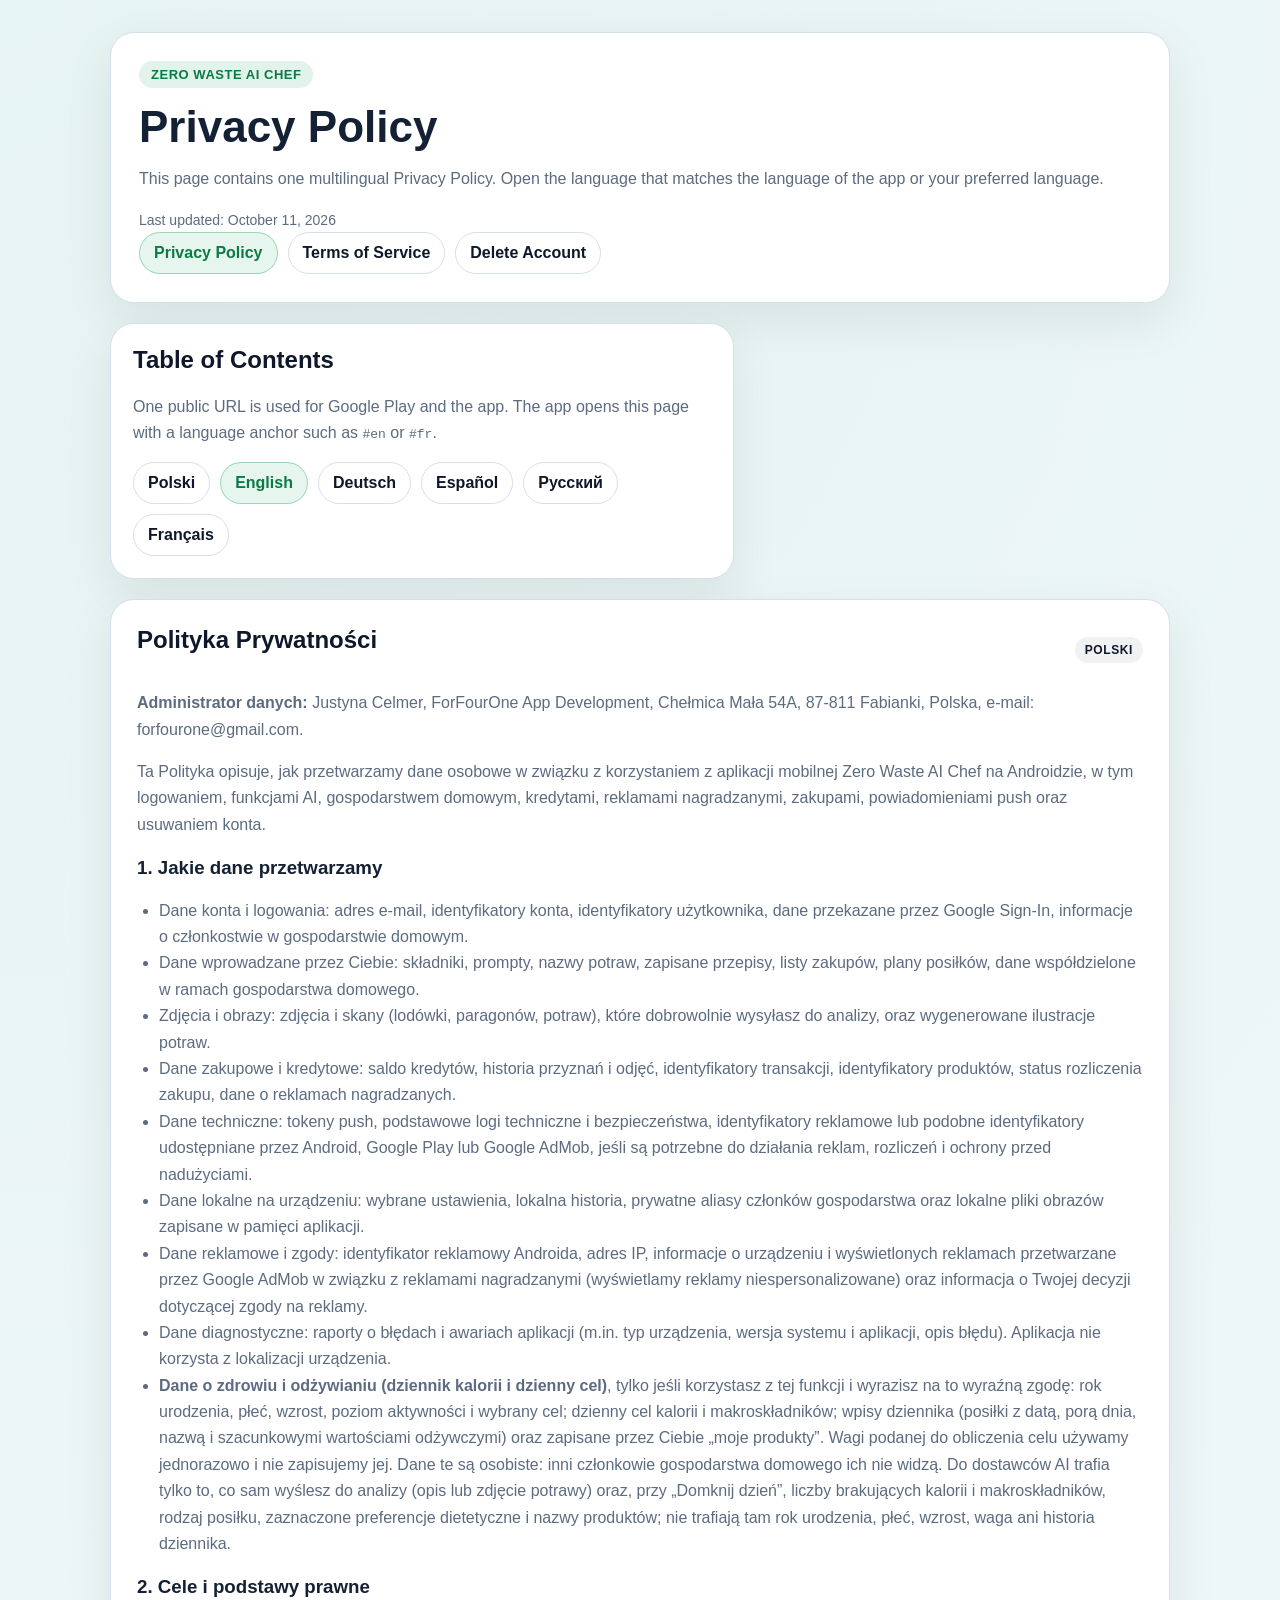
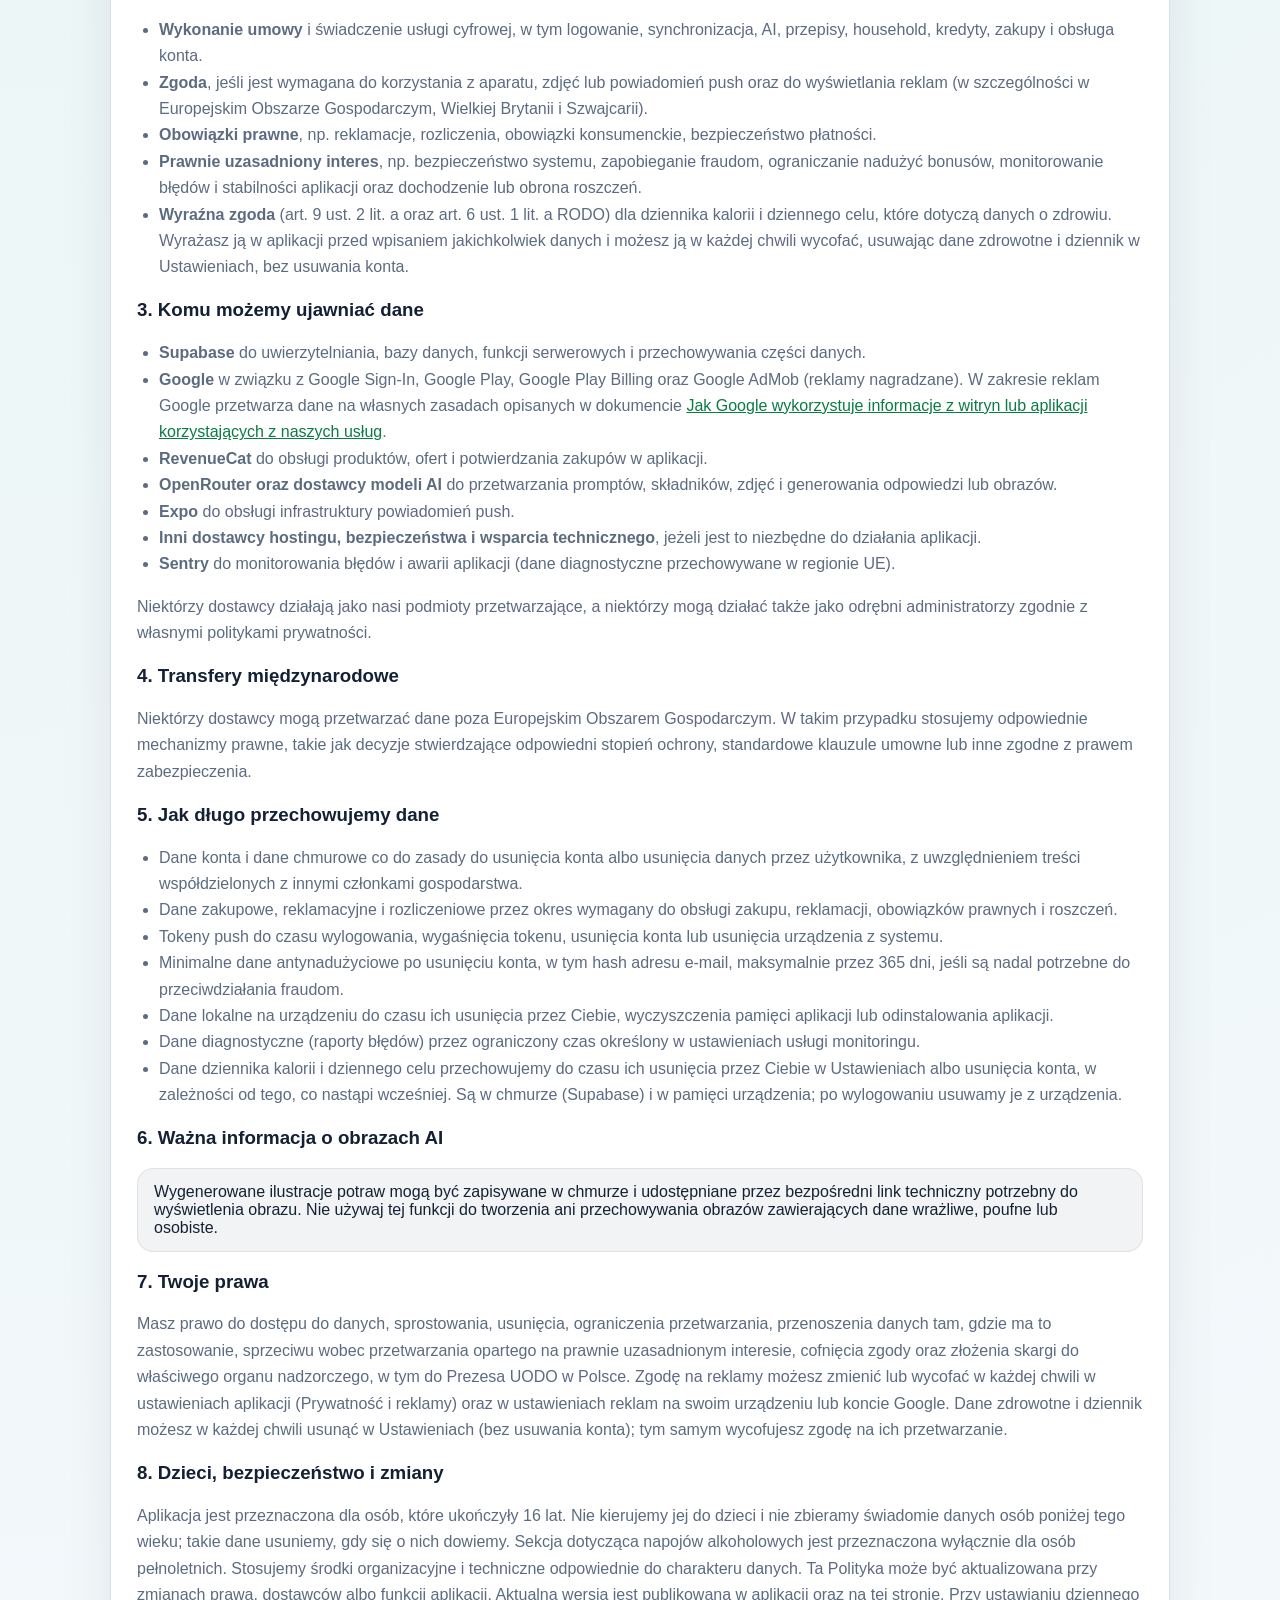
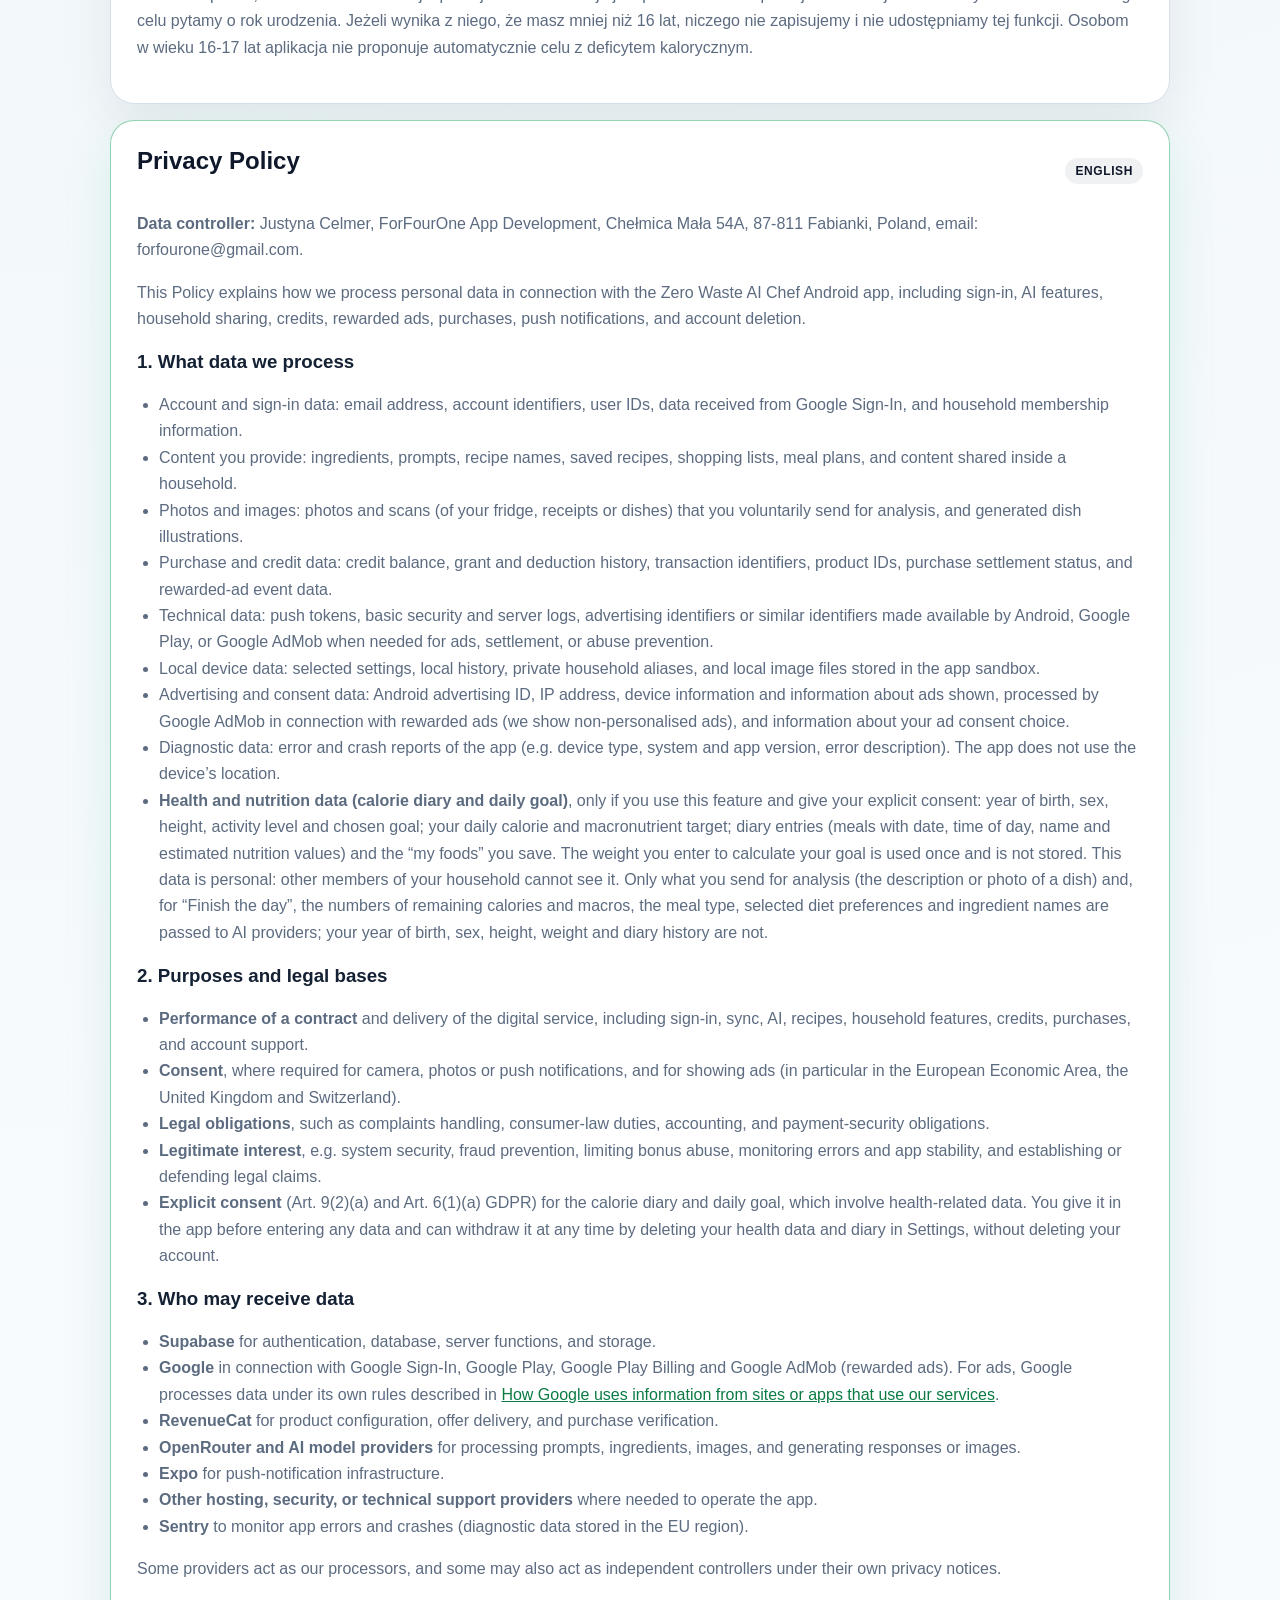
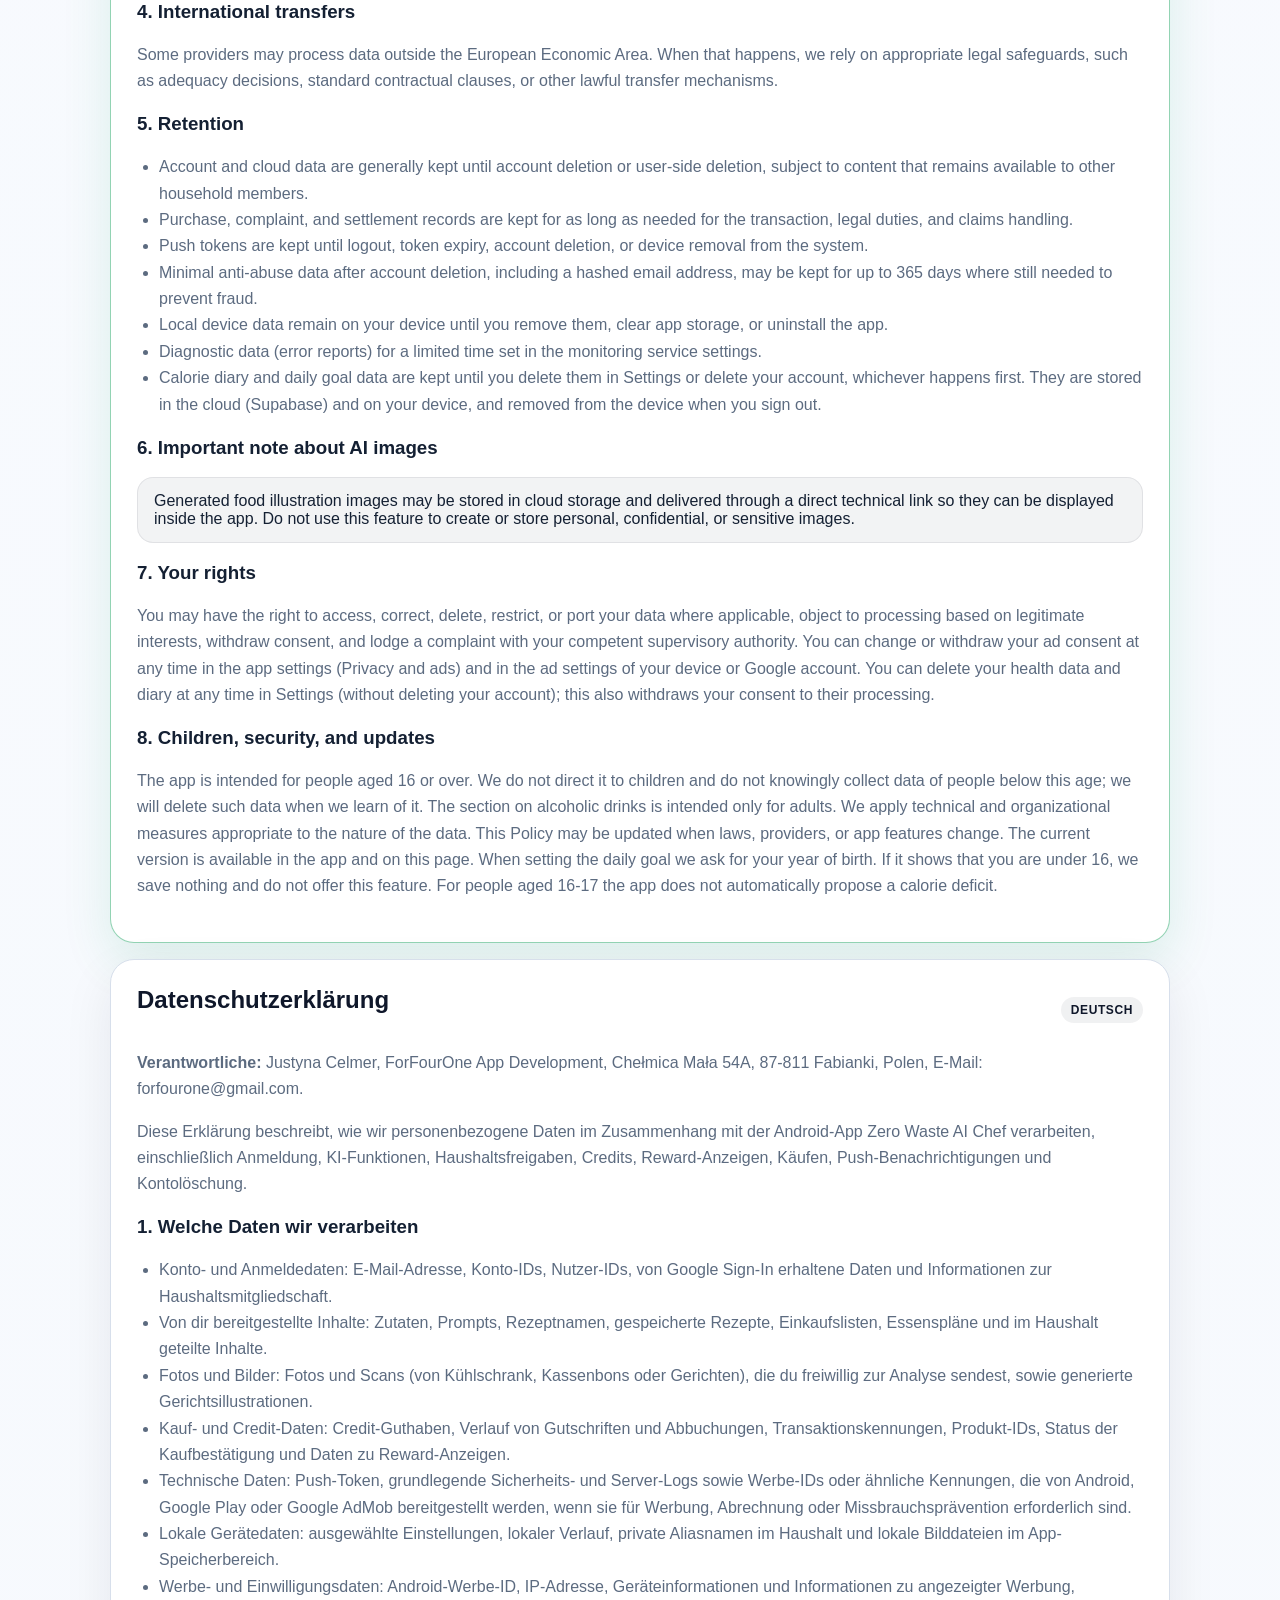
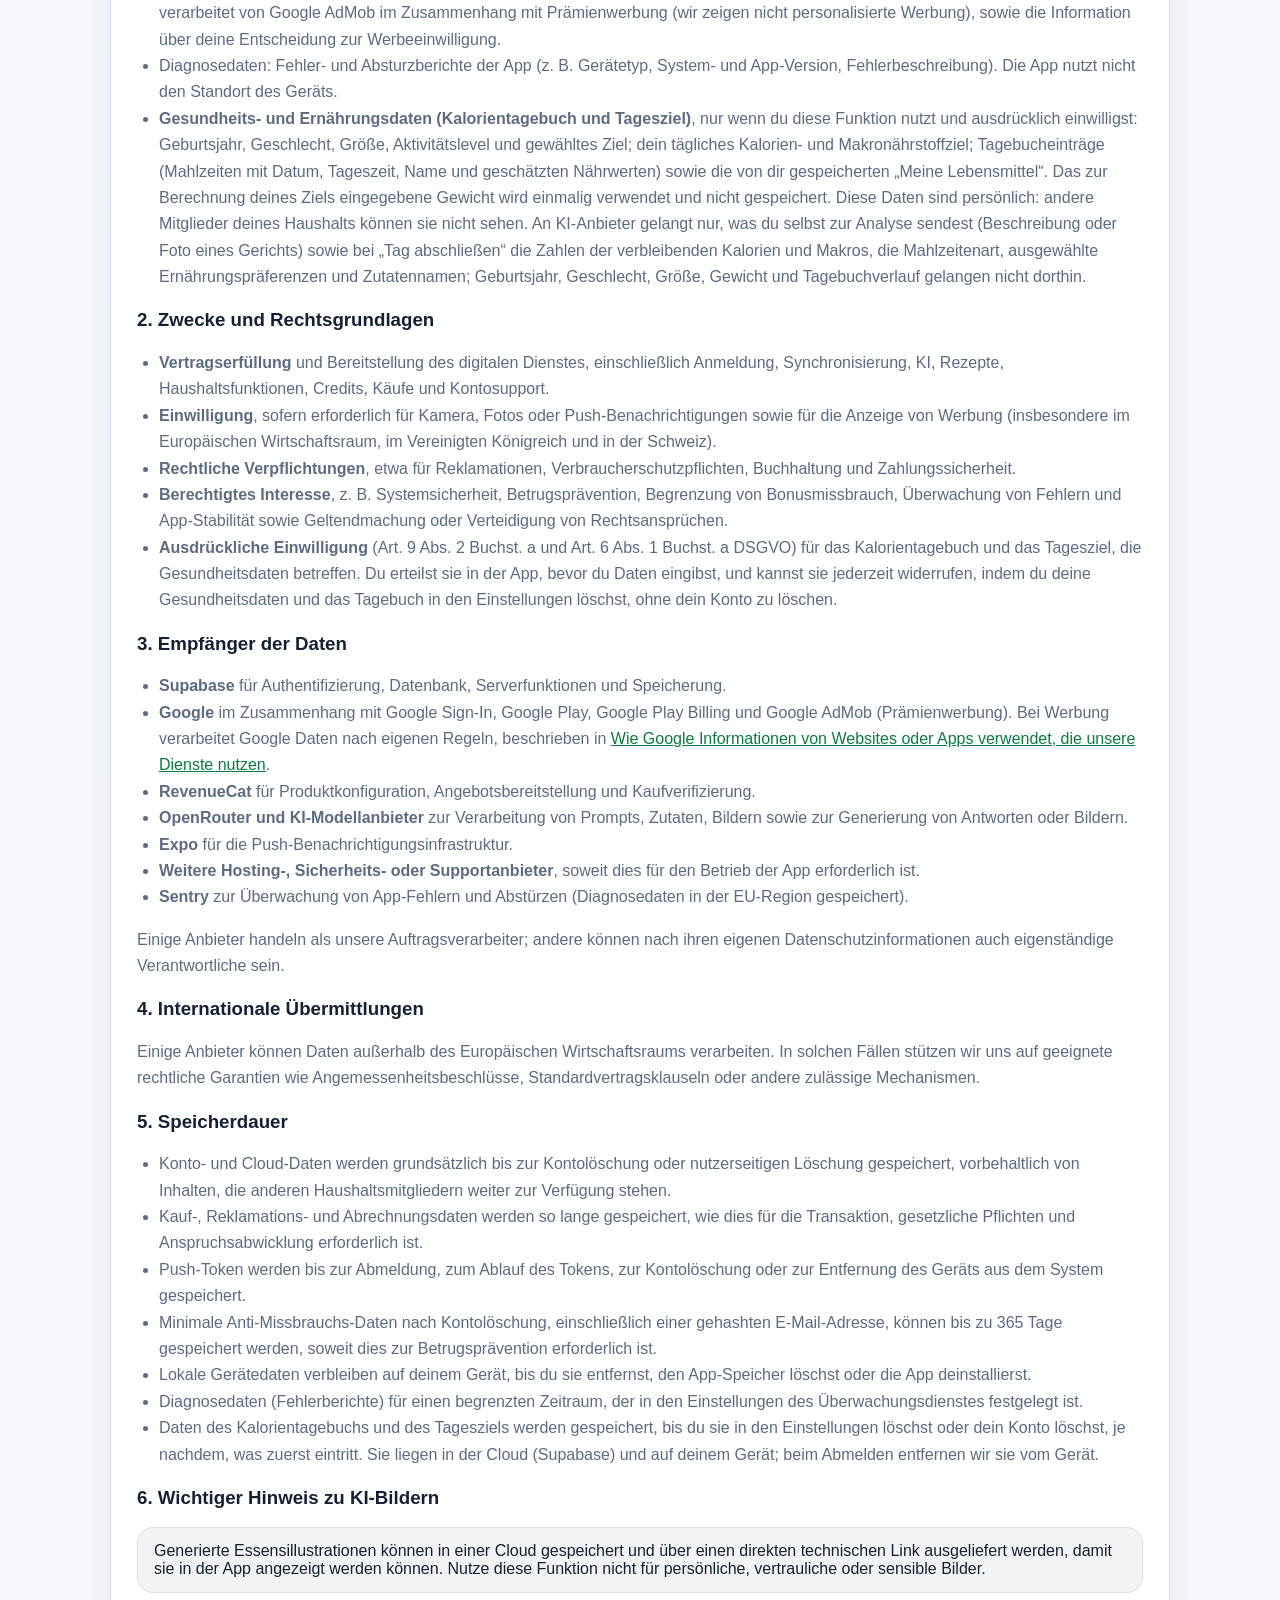
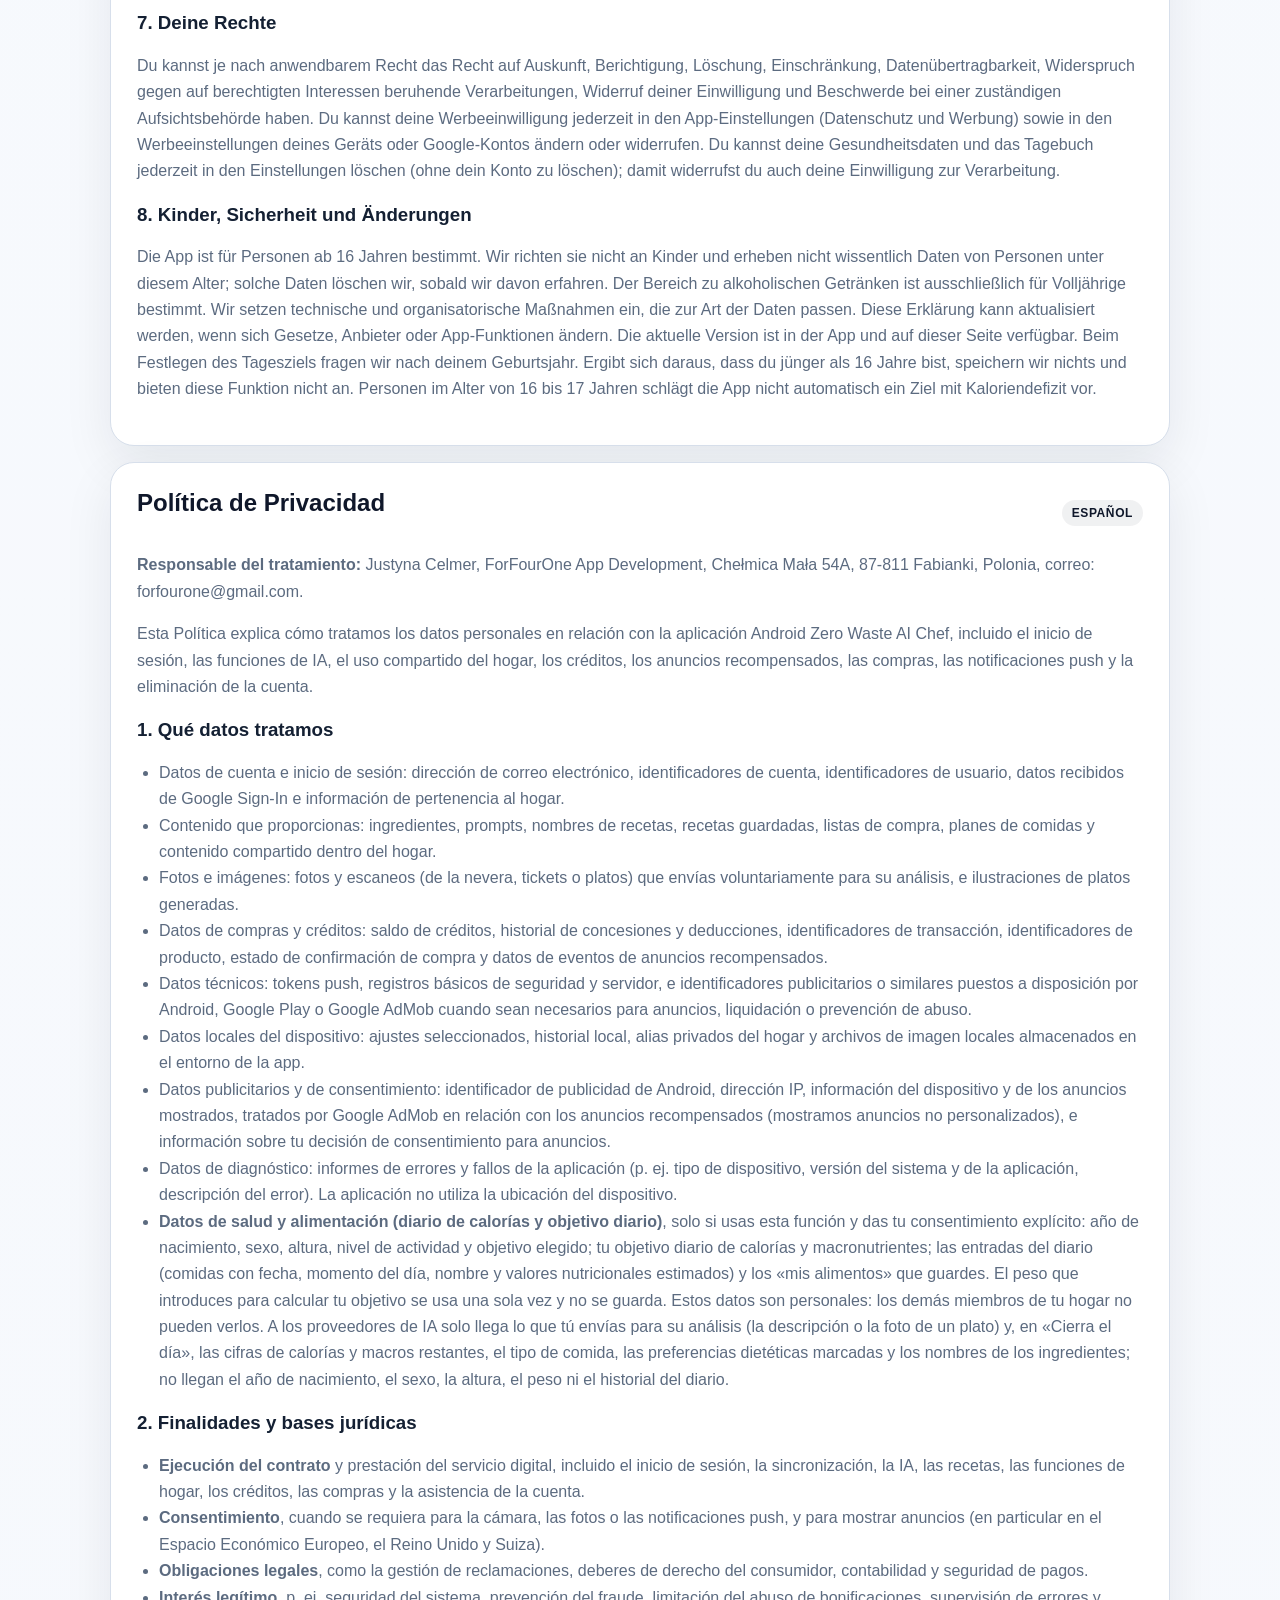
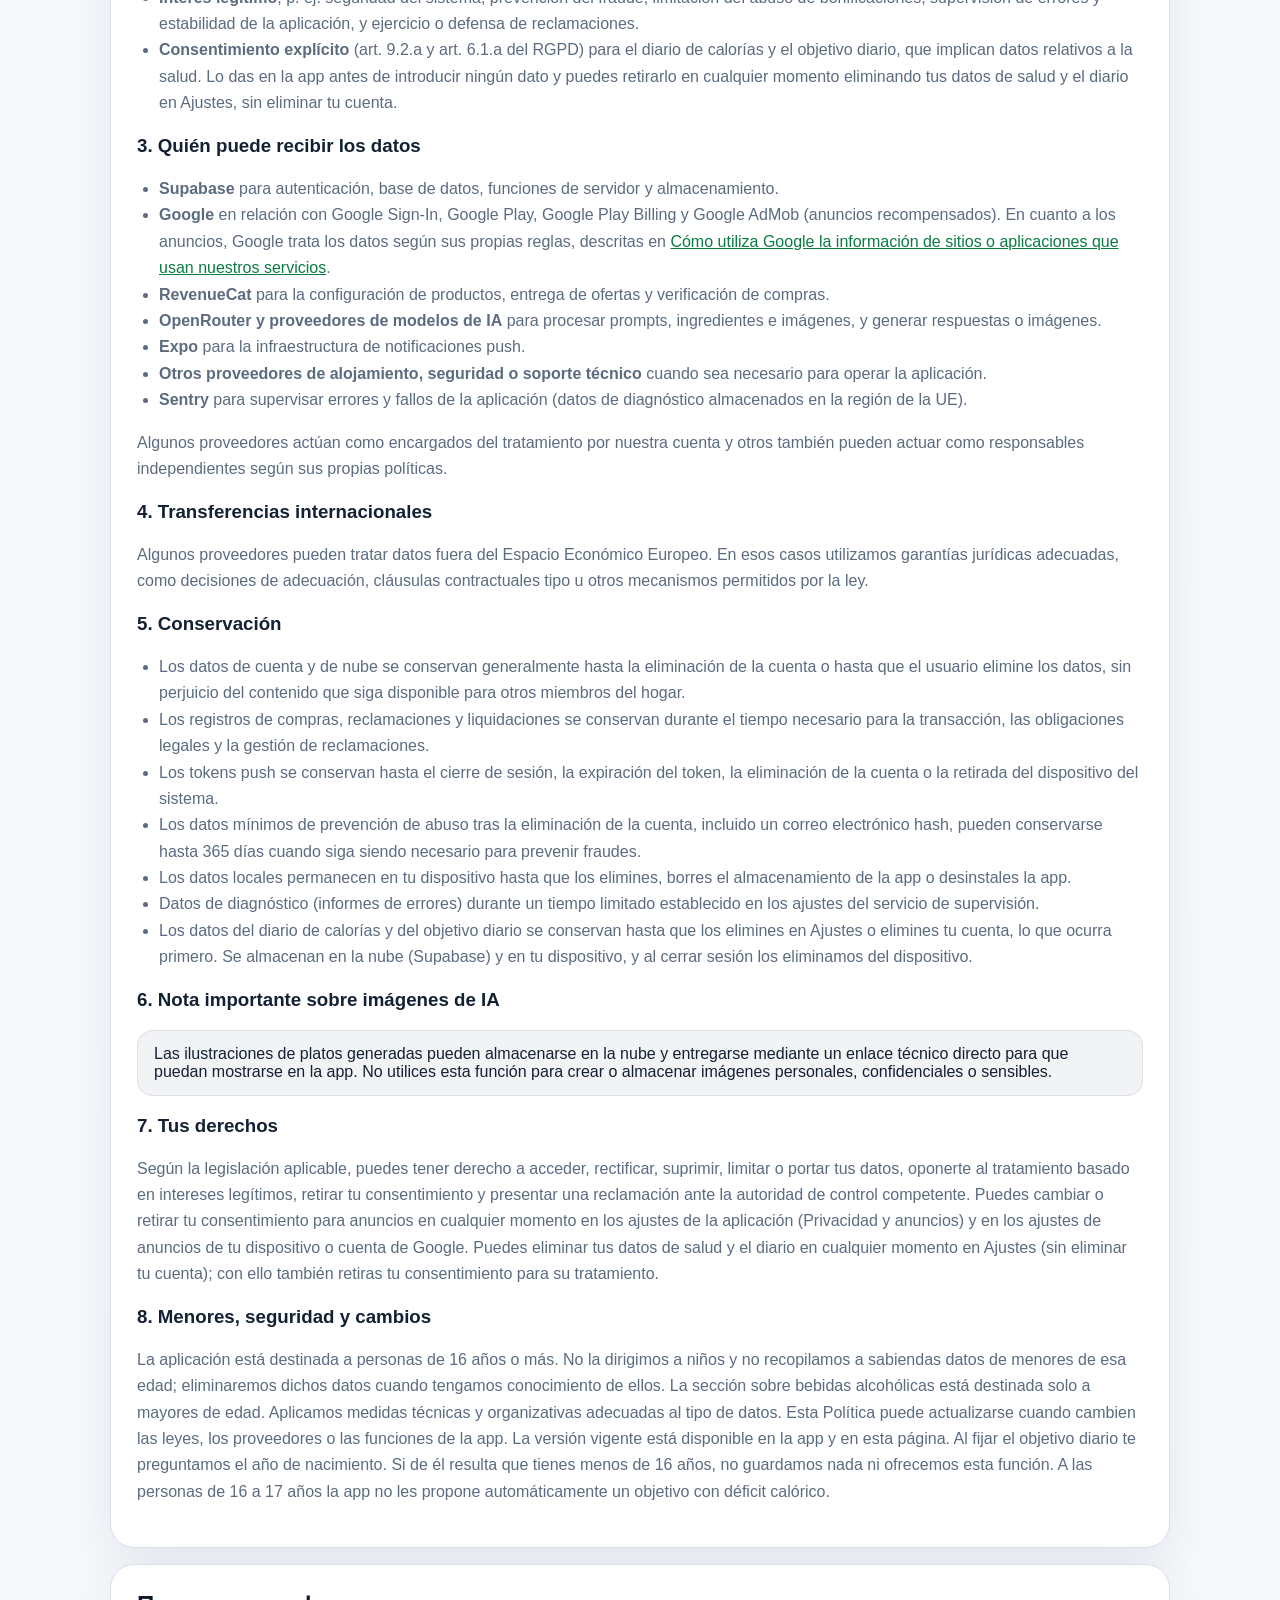
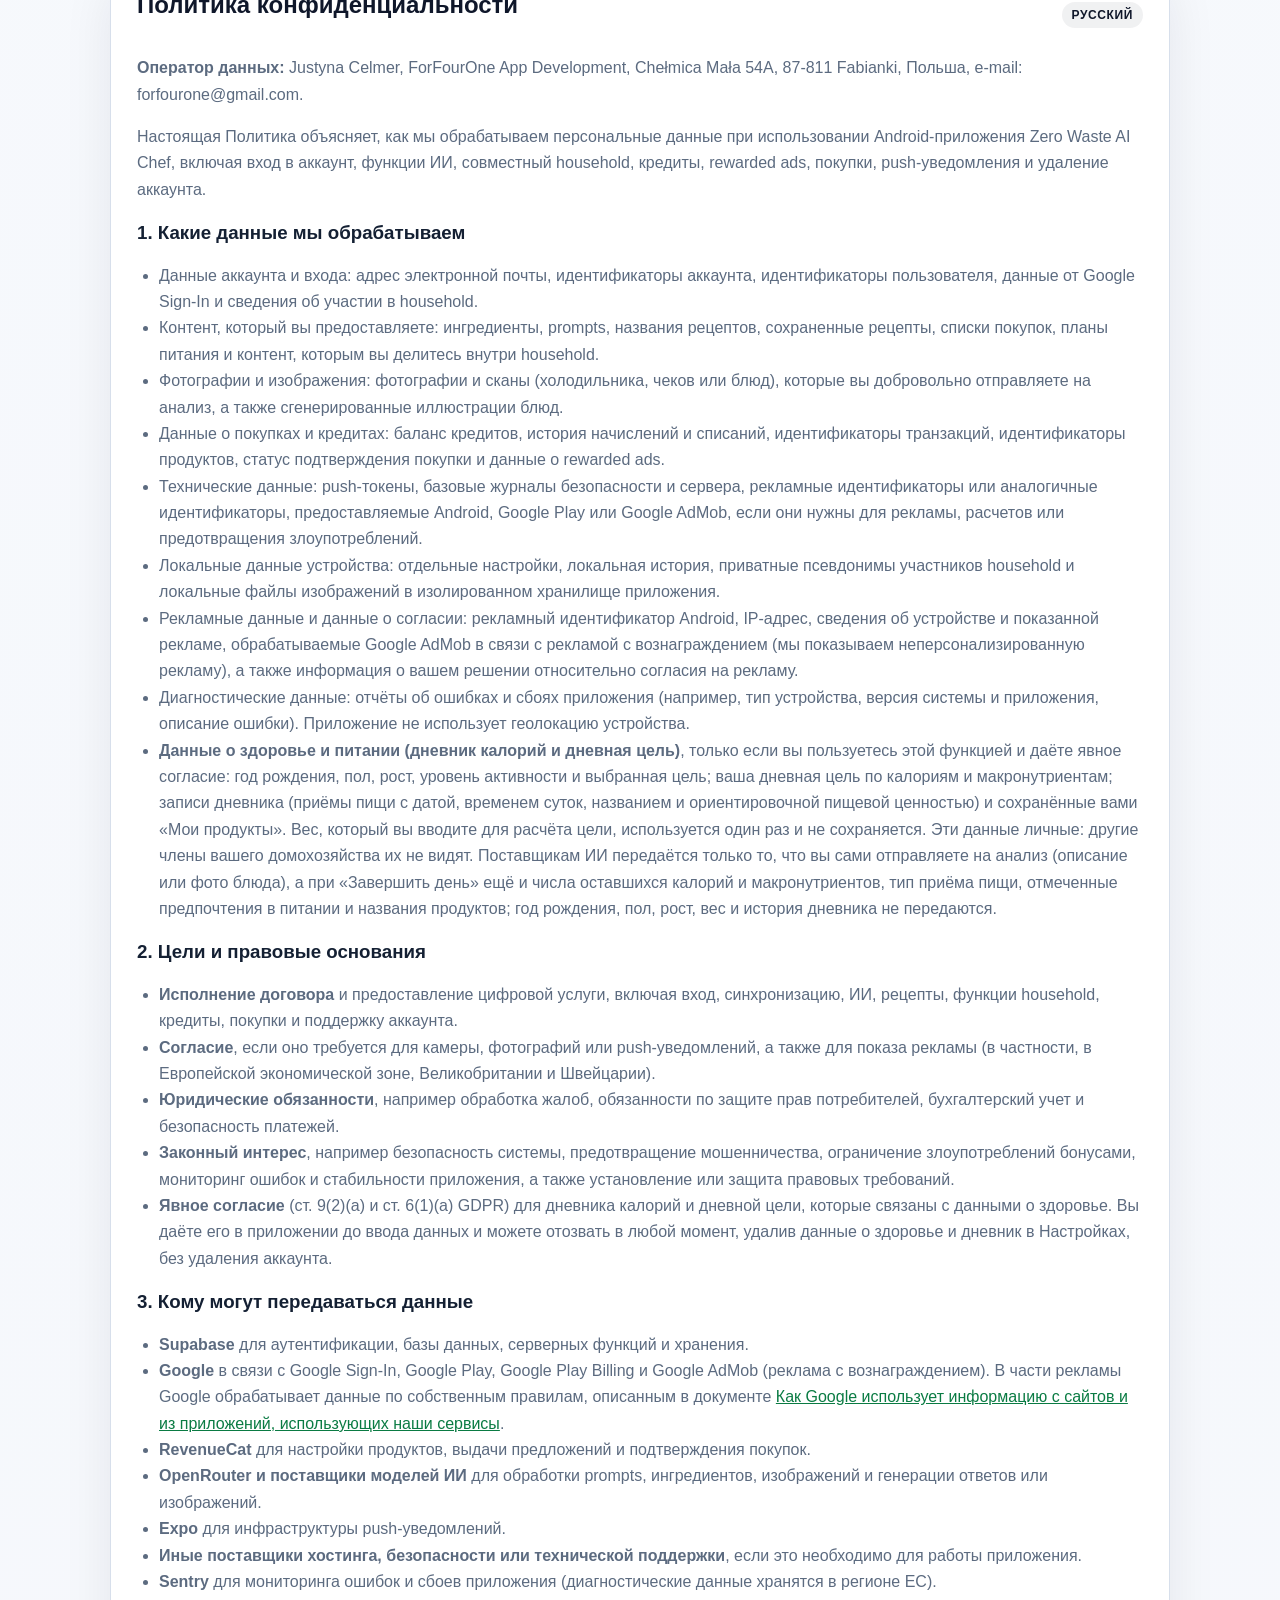
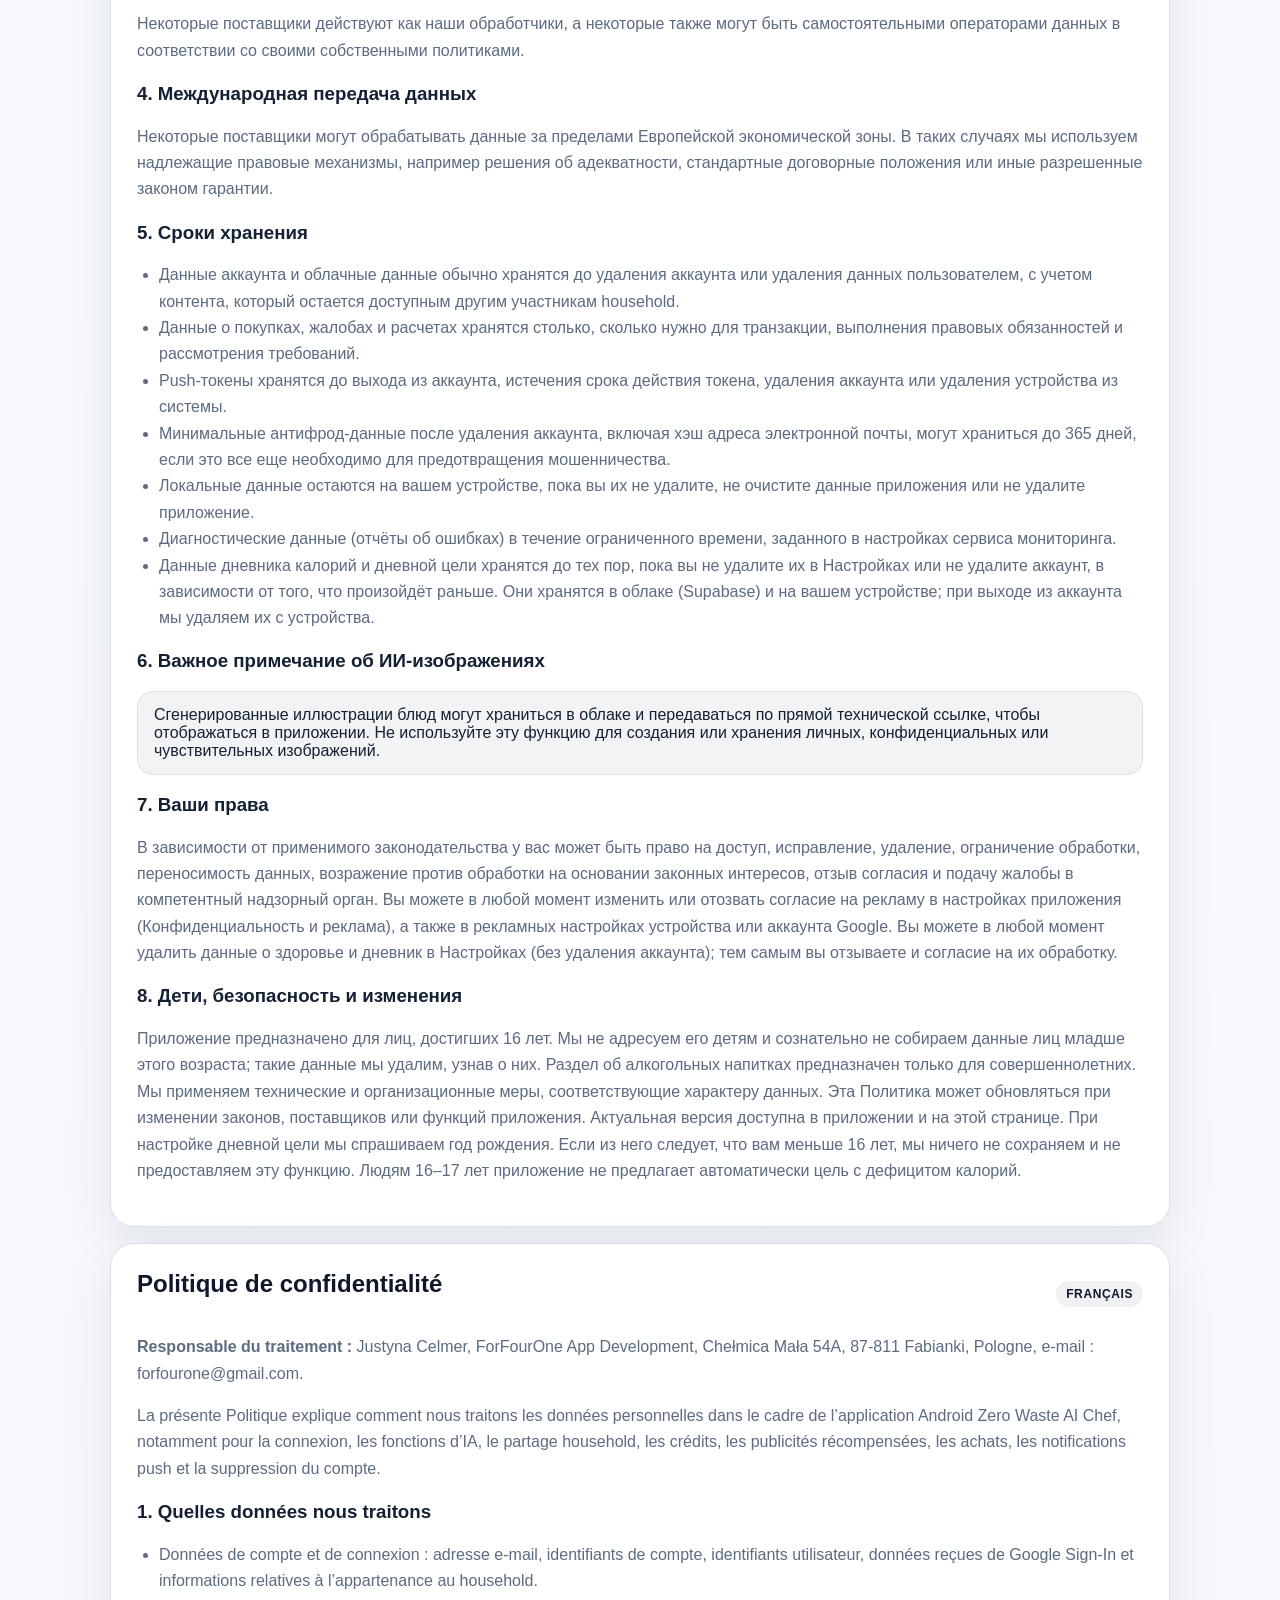
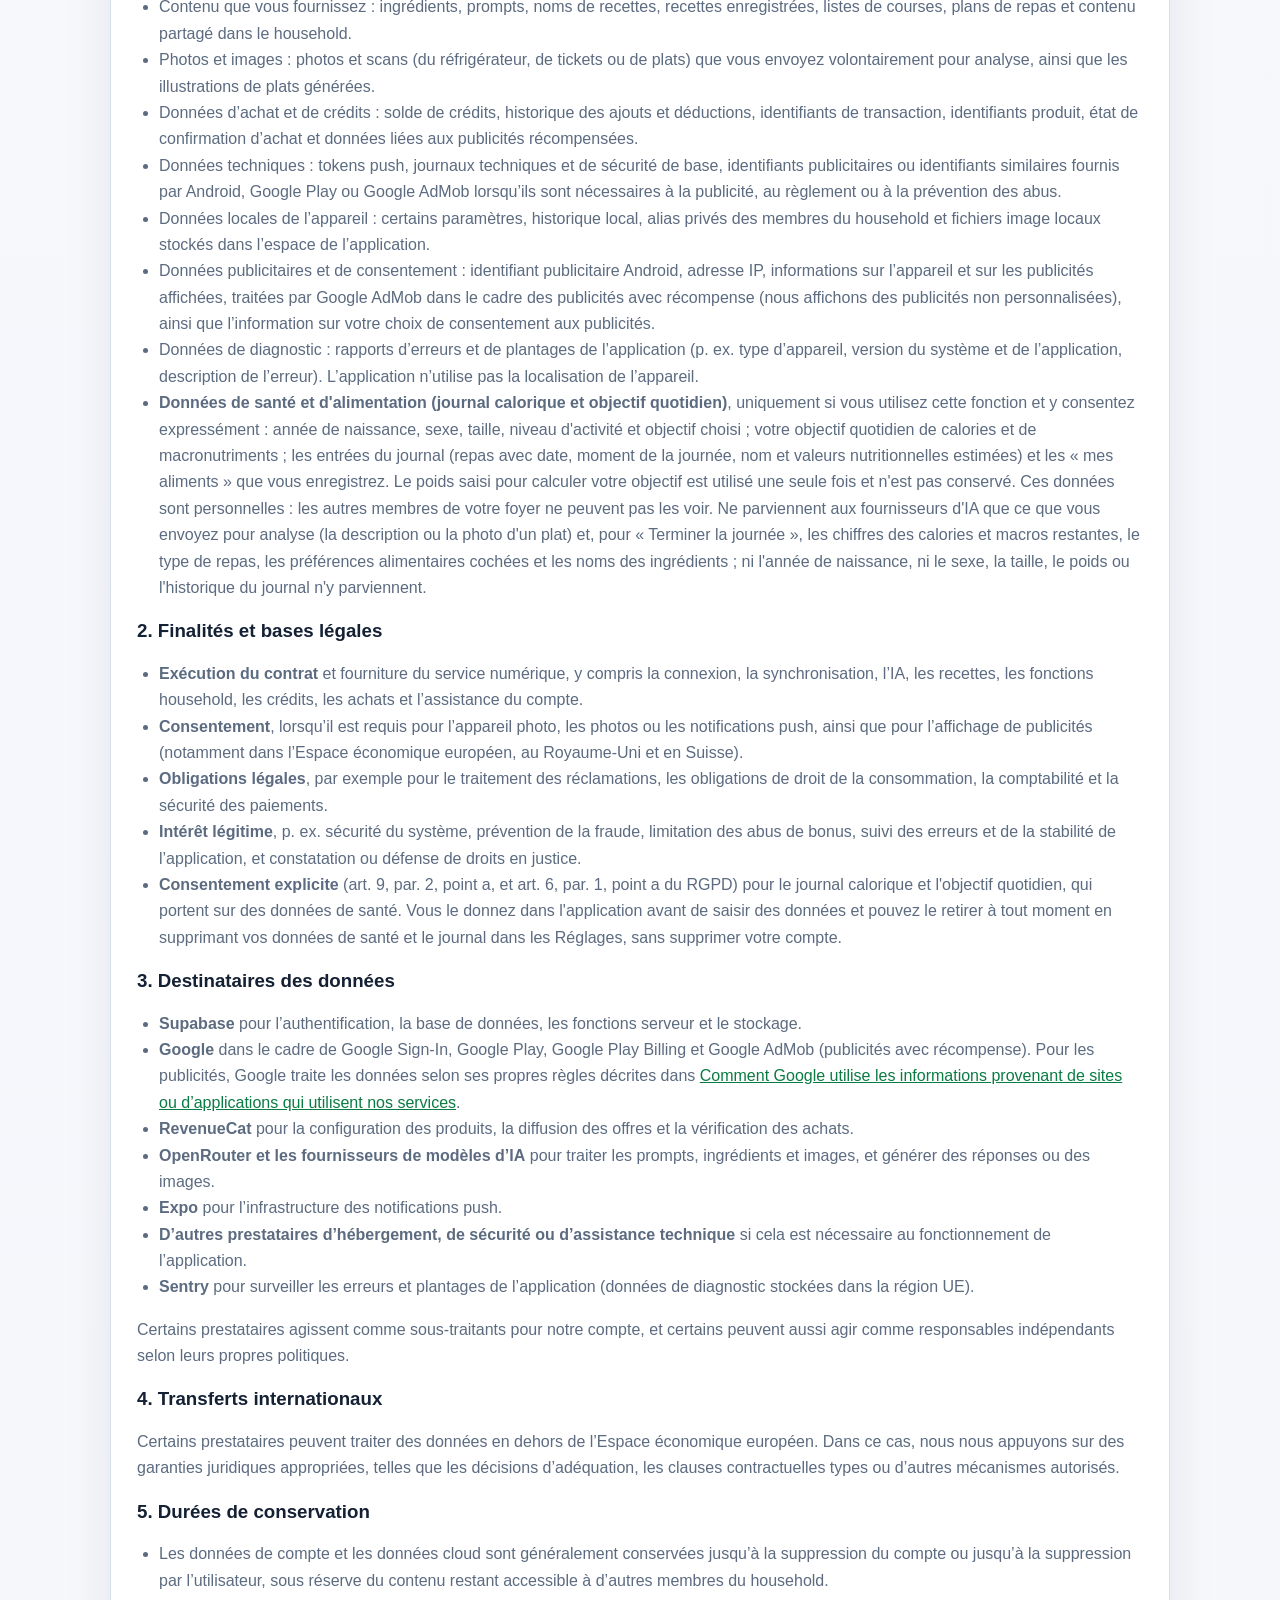
==== commit a225ee28: "Add files via upload" ====
--- a/polityka.html
+++ b/polityka.html
@@ -14,7 +14,7 @@
             <span class="eyebrow">Zero Waste AI Chef</span>
             <h1>Privacy Policy</h1>
             <p>This page contains one multilingual Privacy Policy. Open the language that matches the language of the app or your preferred language.</p>
-            <p class="meta">Last updated: October 4, 2026</p>
+            <p class="meta">Last updated: October 11, 2026</p>
             <div class="doc-nav">
                 <a class="active" href="./polityka.html">Privacy Policy</a>
                 <a href="./regulamin.html">Terms of Service</a>
@@ -56,6 +56,7 @@
                     <li>Dane lokalne na urządzeniu: wybrane ustawienia, lokalna historia, prywatne aliasy członków gospodarstwa oraz lokalne pliki obrazów zapisane w pamięci aplikacji.</li>
                     <li>Dane reklamowe i zgody: identyfikator reklamowy Androida, adres IP, informacje o urządzeniu i wyświetlonych reklamach przetwarzane przez Google AdMob w związku z reklamami nagradzanymi (wyświetlamy reklamy niespersonalizowane) oraz informacja o Twojej decyzji dotyczącej zgody na reklamy.</li>
                     <li>Dane diagnostyczne: raporty o błędach i awariach aplikacji (m.in. typ urządzenia, wersja systemu i aplikacji, opis błędu). Aplikacja nie korzysta z lokalizacji urządzenia.</li>
+                    <li><strong>Dane o zdrowiu i odżywianiu (dziennik kalorii i dzienny cel)</strong>, tylko jeśli korzystasz z tej funkcji i wyrazisz na to wyraźną zgodę: rok urodzenia, płeć, wzrost, poziom aktywności i wybrany cel; dzienny cel kalorii i makroskładników; wpisy dziennika (posiłki z datą, porą dnia, nazwą i szacunkowymi wartościami odżywczymi) oraz zapisane przez Ciebie „moje produkty”. Wagi podanej do obliczenia celu używamy jednorazowo i nie zapisujemy jej. Dane te są osobiste: inni członkowie gospodarstwa domowego ich nie widzą. Do dostawców AI trafia tylko to, co sam wyślesz do analizy (opis lub zdjęcie potrawy) oraz, przy „Domknij dzień”, liczby brakujących kalorii i makroskładników, rodzaj posiłku, zaznaczone preferencje dietetyczne i nazwy produktów; nie trafiają tam rok urodzenia, płeć, wzrost, waga ani historia dziennika.</li>
                 </ul>
 
                 <h3>2. Cele i podstawy prawne</h3>
@@ -64,6 +65,7 @@
                     <li><strong>Zgoda</strong>, jeśli jest wymagana do korzystania z aparatu, zdjęć lub powiadomień push oraz do wyświetlania reklam (w szczególności w Europejskim Obszarze Gospodarczym, Wielkiej Brytanii i Szwajcarii).</li>
                     <li><strong>Obowiązki prawne</strong>, np. reklamacje, rozliczenia, obowiązki konsumenckie, bezpieczeństwo płatności.</li>
                     <li><strong>Prawnie uzasadniony interes</strong>, np. bezpieczeństwo systemu, zapobieganie fraudom, ograniczanie nadużyć bonusów, monitorowanie błędów i stabilności aplikacji oraz dochodzenie lub obrona roszczeń.</li>
+                    <li><strong>Wyraźna zgoda</strong> (art. 9 ust. 2 lit. a oraz art. 6 ust. 1 lit. a RODO) dla dziennika kalorii i dziennego celu, które dotyczą danych o zdrowiu. Wyrażasz ją w aplikacji przed wpisaniem jakichkolwiek danych i możesz ją w każdej chwili wycofać, usuwając dane zdrowotne i dziennik w Ustawieniach, bez usuwania konta.</li>
                 </ul>
 
                 <h3>3. Komu możemy ujawniać dane</h3>
@@ -89,6 +91,7 @@
                     <li>Minimalne dane antynadużyciowe po usunięciu konta, w tym hash adresu e-mail, maksymalnie przez 365 dni, jeśli są nadal potrzebne do przeciwdziałania fraudom.</li>
                     <li>Dane lokalne na urządzeniu do czasu ich usunięcia przez Ciebie, wyczyszczenia pamięci aplikacji lub odinstalowania aplikacji.</li>
                     <li>Dane diagnostyczne (raporty błędów) przez ograniczony czas określony w ustawieniach usługi monitoringu.</li>
+                    <li>Dane dziennika kalorii i dziennego celu przechowujemy do czasu ich usunięcia przez Ciebie w Ustawieniach albo usunięcia konta, w zależności od tego, co nastąpi wcześniej. Są w chmurze (Supabase) i w pamięci urządzenia; po wylogowaniu usuwamy je z urządzenia.</li>
                 </ul>
 
                 <h3>6. Ważna informacja o obrazach AI</h3>
@@ -97,10 +100,10 @@
                 </div>
 
                 <h3>7. Twoje prawa</h3>
-                <p>Masz prawo do dostępu do danych, sprostowania, usunięcia, ograniczenia przetwarzania, przenoszenia danych tam, gdzie ma to zastosowanie, sprzeciwu wobec przetwarzania opartego na prawnie uzasadnionym interesie, cofnięcia zgody oraz złożenia skargi do właściwego organu nadzorczego, w tym do Prezesa UODO w Polsce. Zgodę na reklamy możesz zmienić lub wycofać w każdej chwili w ustawieniach aplikacji (Prywatność i reklamy) oraz w ustawieniach reklam na swoim urządzeniu lub koncie Google.</p>
+                <p>Masz prawo do dostępu do danych, sprostowania, usunięcia, ograniczenia przetwarzania, przenoszenia danych tam, gdzie ma to zastosowanie, sprzeciwu wobec przetwarzania opartego na prawnie uzasadnionym interesie, cofnięcia zgody oraz złożenia skargi do właściwego organu nadzorczego, w tym do Prezesa UODO w Polsce. Zgodę na reklamy możesz zmienić lub wycofać w każdej chwili w ustawieniach aplikacji (Prywatność i reklamy) oraz w ustawieniach reklam na swoim urządzeniu lub koncie Google. Dane zdrowotne i dziennik możesz w każdej chwili usunąć w Ustawieniach (bez usuwania konta); tym samym wycofujesz zgodę na ich przetwarzanie.</p>
 
                 <h3>8. Dzieci, bezpieczeństwo i zmiany</h3>
-                <p>Aplikacja jest przeznaczona dla osób, które ukończyły 16 lat. Nie kierujemy jej do dzieci i nie zbieramy świadomie danych osób poniżej tego wieku; takie dane usuniemy, gdy się o nich dowiemy. Sekcja dotycząca napojów alkoholowych jest przeznaczona wyłącznie dla osób pełnoletnich. Stosujemy środki organizacyjne i techniczne odpowiednie do charakteru danych. Ta Polityka może być aktualizowana przy zmianach prawa, dostawców albo funkcji aplikacji. Aktualna wersja jest publikowana w aplikacji oraz na tej stronie.</p>
+                <p>Aplikacja jest przeznaczona dla osób, które ukończyły 16 lat. Nie kierujemy jej do dzieci i nie zbieramy świadomie danych osób poniżej tego wieku; takie dane usuniemy, gdy się o nich dowiemy. Sekcja dotycząca napojów alkoholowych jest przeznaczona wyłącznie dla osób pełnoletnich. Stosujemy środki organizacyjne i techniczne odpowiednie do charakteru danych. Ta Polityka może być aktualizowana przy zmianach prawa, dostawców albo funkcji aplikacji. Aktualna wersja jest publikowana w aplikacji oraz na tej stronie. Przy ustawianiu dziennego celu pytamy o rok urodzenia. Jeżeli wynika z niego, że masz mniej niż 16 lat, niczego nie zapisujemy i nie udostępniamy tej funkcji. Osobom w wieku 16-17 lat aplikacja nie proponuje automatycznie celu z deficytem kalorycznym.</p>
             </section>
 
             <section id="en" class="locale-section" lang="en">
@@ -121,6 +124,7 @@
                     <li>Local device data: selected settings, local history, private household aliases, and local image files stored in the app sandbox.</li>
                     <li>Advertising and consent data: Android advertising ID, IP address, device information and information about ads shown, processed by Google AdMob in connection with rewarded ads (we show non-personalised ads), and information about your ad consent choice.</li>
                     <li>Diagnostic data: error and crash reports of the app (e.g. device type, system and app version, error description). The app does not use the device’s location.</li>
+                    <li><strong>Health and nutrition data (calorie diary and daily goal)</strong>, only if you use this feature and give your explicit consent: year of birth, sex, height, activity level and chosen goal; your daily calorie and macronutrient target; diary entries (meals with date, time of day, name and estimated nutrition values) and the “my foods” you save. The weight you enter to calculate your goal is used once and is not stored. This data is personal: other members of your household cannot see it. Only what you send for analysis (the description or photo of a dish) and, for “Finish the day”, the numbers of remaining calories and macros, the meal type, selected diet preferences and ingredient names are passed to AI providers; your year of birth, sex, height, weight and diary history are not.</li>
                 </ul>
 
                 <h3>2. Purposes and legal bases</h3>
@@ -129,6 +133,7 @@
                     <li><strong>Consent</strong>, where required for camera, photos or push notifications, and for showing ads (in particular in the European Economic Area, the United Kingdom and Switzerland).</li>
                     <li><strong>Legal obligations</strong>, such as complaints handling, consumer-law duties, accounting, and payment-security obligations.</li>
                     <li><strong>Legitimate interest</strong>, e.g. system security, fraud prevention, limiting bonus abuse, monitoring errors and app stability, and establishing or defending legal claims.</li>
+                    <li><strong>Explicit consent</strong> (Art. 9(2)(a) and Art. 6(1)(a) GDPR) for the calorie diary and daily goal, which involve health-related data. You give it in the app before entering any data and can withdraw it at any time by deleting your health data and diary in Settings, without deleting your account.</li>
                 </ul>
 
                 <h3>3. Who may receive data</h3>
@@ -154,6 +159,7 @@
                     <li>Minimal anti-abuse data after account deletion, including a hashed email address, may be kept for up to 365 days where still needed to prevent fraud.</li>
                     <li>Local device data remain on your device until you remove them, clear app storage, or uninstall the app.</li>
                     <li>Diagnostic data (error reports) for a limited time set in the monitoring service settings.</li>
+                    <li>Calorie diary and daily goal data are kept until you delete them in Settings or delete your account, whichever happens first. They are stored in the cloud (Supabase) and on your device, and removed from the device when you sign out.</li>
                 </ul>
 
                 <h3>6. Important note about AI images</h3>
@@ -162,10 +168,10 @@
                 </div>
 
                 <h3>7. Your rights</h3>
-                <p>You may have the right to access, correct, delete, restrict, or port your data where applicable, object to processing based on legitimate interests, withdraw consent, and lodge a complaint with your competent supervisory authority. You can change or withdraw your ad consent at any time in the app settings (Privacy and ads) and in the ad settings of your device or Google account.</p>
+                <p>You may have the right to access, correct, delete, restrict, or port your data where applicable, object to processing based on legitimate interests, withdraw consent, and lodge a complaint with your competent supervisory authority. You can change or withdraw your ad consent at any time in the app settings (Privacy and ads) and in the ad settings of your device or Google account. You can delete your health data and diary at any time in Settings (without deleting your account); this also withdraws your consent to their processing.</p>
 
                 <h3>8. Children, security, and updates</h3>
-                <p>The app is intended for people aged 16 or over. We do not direct it to children and do not knowingly collect data of people below this age; we will delete such data when we learn of it. The section on alcoholic drinks is intended only for adults. We apply technical and organizational measures appropriate to the nature of the data. This Policy may be updated when laws, providers, or app features change. The current version is available in the app and on this page.</p>
+                <p>The app is intended for people aged 16 or over. We do not direct it to children and do not knowingly collect data of people below this age; we will delete such data when we learn of it. The section on alcoholic drinks is intended only for adults. We apply technical and organizational measures appropriate to the nature of the data. This Policy may be updated when laws, providers, or app features change. The current version is available in the app and on this page. When setting the daily goal we ask for your year of birth. If it shows that you are under 16, we save nothing and do not offer this feature. For people aged 16-17 the app does not automatically propose a calorie deficit.</p>
             </section>
 
             <section id="de" class="locale-section" lang="de">
@@ -186,6 +192,7 @@
                     <li>Lokale Gerätedaten: ausgewählte Einstellungen, lokaler Verlauf, private Aliasnamen im Haushalt und lokale Bilddateien im App-Speicherbereich.</li>
                     <li>Werbe- und Einwilligungsdaten: Android-Werbe-ID, IP-Adresse, Geräteinformationen und Informationen zu angezeigter Werbung, verarbeitet von Google AdMob im Zusammenhang mit Prämienwerbung (wir zeigen nicht personalisierte Werbung), sowie die Information über deine Entscheidung zur Werbeeinwilligung.</li>
                     <li>Diagnosedaten: Fehler- und Absturzberichte der App (z. B. Gerätetyp, System- und App-Version, Fehlerbeschreibung). Die App nutzt nicht den Standort des Geräts.</li>
+                    <li><strong>Gesundheits- und Ernährungsdaten (Kalorientagebuch und Tagesziel)</strong>, nur wenn du diese Funktion nutzt und ausdrücklich einwilligst: Geburtsjahr, Geschlecht, Größe, Aktivitätslevel und gewähltes Ziel; dein tägliches Kalorien- und Makronährstoffziel; Tagebucheinträge (Mahlzeiten mit Datum, Tageszeit, Name und geschätzten Nährwerten) sowie die von dir gespeicherten „Meine Lebensmittel“. Das zur Berechnung deines Ziels eingegebene Gewicht wird einmalig verwendet und nicht gespeichert. Diese Daten sind persönlich: andere Mitglieder deines Haushalts können sie nicht sehen. An KI-Anbieter gelangt nur, was du selbst zur Analyse sendest (Beschreibung oder Foto eines Gerichts) sowie bei „Tag abschließen“ die Zahlen der verbleibenden Kalorien und Makros, die Mahlzeitenart, ausgewählte Ernährungspräferenzen und Zutatennamen; Geburtsjahr, Geschlecht, Größe, Gewicht und Tagebuchverlauf gelangen nicht dorthin.</li>
                 </ul>
 
                 <h3>2. Zwecke und Rechtsgrundlagen</h3>
@@ -194,6 +201,7 @@
                     <li><strong>Einwilligung</strong>, sofern erforderlich für Kamera, Fotos oder Push-Benachrichtigungen sowie für die Anzeige von Werbung (insbesondere im Europäischen Wirtschaftsraum, im Vereinigten Königreich und in der Schweiz).</li>
                     <li><strong>Rechtliche Verpflichtungen</strong>, etwa für Reklamationen, Verbraucherschutzpflichten, Buchhaltung und Zahlungssicherheit.</li>
                     <li><strong>Berechtigtes Interesse</strong>, z. B. Systemsicherheit, Betrugsprävention, Begrenzung von Bonusmissbrauch, Überwachung von Fehlern und App-Stabilität sowie Geltendmachung oder Verteidigung von Rechtsansprüchen.</li>
+                    <li><strong>Ausdrückliche Einwilligung</strong> (Art. 9 Abs. 2 Buchst. a und Art. 6 Abs. 1 Buchst. a DSGVO) für das Kalorientagebuch und das Tagesziel, die Gesundheitsdaten betreffen. Du erteilst sie in der App, bevor du Daten eingibst, und kannst sie jederzeit widerrufen, indem du deine Gesundheitsdaten und das Tagebuch in den Einstellungen löschst, ohne dein Konto zu löschen.</li>
                 </ul>
 
                 <h3>3. Empfänger der Daten</h3>
@@ -219,6 +227,7 @@
                     <li>Minimale Anti-Missbrauchs-Daten nach Kontolöschung, einschließlich einer gehashten E-Mail-Adresse, können bis zu 365 Tage gespeichert werden, soweit dies zur Betrugsprävention erforderlich ist.</li>
                     <li>Lokale Gerätedaten verbleiben auf deinem Gerät, bis du sie entfernst, den App-Speicher löschst oder die App deinstallierst.</li>
                     <li>Diagnosedaten (Fehlerberichte) für einen begrenzten Zeitraum, der in den Einstellungen des Überwachungsdienstes festgelegt ist.</li>
+                    <li>Daten des Kalorientagebuchs und des Tagesziels werden gespeichert, bis du sie in den Einstellungen löschst oder dein Konto löschst, je nachdem, was zuerst eintritt. Sie liegen in der Cloud (Supabase) und auf deinem Gerät; beim Abmelden entfernen wir sie vom Gerät.</li>
                 </ul>
 
                 <h3>6. Wichtiger Hinweis zu KI-Bildern</h3>
@@ -227,10 +236,10 @@
                 </div>
 
                 <h3>7. Deine Rechte</h3>
-                <p>Du kannst je nach anwendbarem Recht das Recht auf Auskunft, Berichtigung, Löschung, Einschränkung, Datenübertragbarkeit, Widerspruch gegen auf berechtigten Interessen beruhende Verarbeitungen, Widerruf deiner Einwilligung und Beschwerde bei einer zuständigen Aufsichtsbehörde haben. Du kannst deine Werbeeinwilligung jederzeit in den App-Einstellungen (Datenschutz und Werbung) sowie in den Werbeeinstellungen deines Geräts oder Google-Kontos ändern oder widerrufen.</p>
+                <p>Du kannst je nach anwendbarem Recht das Recht auf Auskunft, Berichtigung, Löschung, Einschränkung, Datenübertragbarkeit, Widerspruch gegen auf berechtigten Interessen beruhende Verarbeitungen, Widerruf deiner Einwilligung und Beschwerde bei einer zuständigen Aufsichtsbehörde haben. Du kannst deine Werbeeinwilligung jederzeit in den App-Einstellungen (Datenschutz und Werbung) sowie in den Werbeeinstellungen deines Geräts oder Google-Kontos ändern oder widerrufen. Du kannst deine Gesundheitsdaten und das Tagebuch jederzeit in den Einstellungen löschen (ohne dein Konto zu löschen); damit widerrufst du auch deine Einwilligung zur Verarbeitung.</p>
 
                 <h3>8. Kinder, Sicherheit und Änderungen</h3>
-                <p>Die App ist für Personen ab 16 Jahren bestimmt. Wir richten sie nicht an Kinder und erheben nicht wissentlich Daten von Personen unter diesem Alter; solche Daten löschen wir, sobald wir davon erfahren. Der Bereich zu alkoholischen Getränken ist ausschließlich für Volljährige bestimmt. Wir setzen technische und organisatorische Maßnahmen ein, die zur Art der Daten passen. Diese Erklärung kann aktualisiert werden, wenn sich Gesetze, Anbieter oder App-Funktionen ändern. Die aktuelle Version ist in der App und auf dieser Seite verfügbar.</p>
+                <p>Die App ist für Personen ab 16 Jahren bestimmt. Wir richten sie nicht an Kinder und erheben nicht wissentlich Daten von Personen unter diesem Alter; solche Daten löschen wir, sobald wir davon erfahren. Der Bereich zu alkoholischen Getränken ist ausschließlich für Volljährige bestimmt. Wir setzen technische und organisatorische Maßnahmen ein, die zur Art der Daten passen. Diese Erklärung kann aktualisiert werden, wenn sich Gesetze, Anbieter oder App-Funktionen ändern. Die aktuelle Version ist in der App und auf dieser Seite verfügbar. Beim Festlegen des Tagesziels fragen wir nach deinem Geburtsjahr. Ergibt sich daraus, dass du jünger als 16 Jahre bist, speichern wir nichts und bieten diese Funktion nicht an. Personen im Alter von 16 bis 17 Jahren schlägt die App nicht automatisch ein Ziel mit Kaloriendefizit vor.</p>
             </section>
 
             <section id="es" class="locale-section" lang="es">
@@ -251,6 +260,7 @@
                     <li>Datos locales del dispositivo: ajustes seleccionados, historial local, alias privados del hogar y archivos de imagen locales almacenados en el entorno de la app.</li>
                     <li>Datos publicitarios y de consentimiento: identificador de publicidad de Android, dirección IP, información del dispositivo y de los anuncios mostrados, tratados por Google AdMob en relación con los anuncios recompensados (mostramos anuncios no personalizados), e información sobre tu decisión de consentimiento para anuncios.</li>
                     <li>Datos de diagnóstico: informes de errores y fallos de la aplicación (p. ej. tipo de dispositivo, versión del sistema y de la aplicación, descripción del error). La aplicación no utiliza la ubicación del dispositivo.</li>
+                    <li><strong>Datos de salud y alimentación (diario de calorías y objetivo diario)</strong>, solo si usas esta función y das tu consentimiento explícito: año de nacimiento, sexo, altura, nivel de actividad y objetivo elegido; tu objetivo diario de calorías y macronutrientes; las entradas del diario (comidas con fecha, momento del día, nombre y valores nutricionales estimados) y los «mis alimentos» que guardes. El peso que introduces para calcular tu objetivo se usa una sola vez y no se guarda. Estos datos son personales: los demás miembros de tu hogar no pueden verlos. A los proveedores de IA solo llega lo que tú envías para su análisis (la descripción o la foto de un plato) y, en «Cierra el día», las cifras de calorías y macros restantes, el tipo de comida, las preferencias dietéticas marcadas y los nombres de los ingredientes; no llegan el año de nacimiento, el sexo, la altura, el peso ni el historial del diario.</li>
                 </ul>
 
                 <h3>2. Finalidades y bases jurídicas</h3>
@@ -259,6 +269,7 @@
                     <li><strong>Consentimiento</strong>, cuando se requiera para la cámara, las fotos o las notificaciones push, y para mostrar anuncios (en particular en el Espacio Económico Europeo, el Reino Unido y Suiza).</li>
                     <li><strong>Obligaciones legales</strong>, como la gestión de reclamaciones, deberes de derecho del consumidor, contabilidad y seguridad de pagos.</li>
                     <li><strong>Interés legítimo</strong>, p. ej. seguridad del sistema, prevención del fraude, limitación del abuso de bonificaciones, supervisión de errores y estabilidad de la aplicación, y ejercicio o defensa de reclamaciones.</li>
+                    <li><strong>Consentimiento explícito</strong> (art. 9.2.a y art. 6.1.a del RGPD) para el diario de calorías y el objetivo diario, que implican datos relativos a la salud. Lo das en la app antes de introducir ningún dato y puedes retirarlo en cualquier momento eliminando tus datos de salud y el diario en Ajustes, sin eliminar tu cuenta.</li>
                 </ul>
 
                 <h3>3. Quién puede recibir los datos</h3>
@@ -284,6 +295,7 @@
                     <li>Los datos mínimos de prevención de abuso tras la eliminación de la cuenta, incluido un correo electrónico hash, pueden conservarse hasta 365 días cuando siga siendo necesario para prevenir fraudes.</li>
                     <li>Los datos locales permanecen en tu dispositivo hasta que los elimines, borres el almacenamiento de la app o desinstales la app.</li>
                     <li>Datos de diagnóstico (informes de errores) durante un tiempo limitado establecido en los ajustes del servicio de supervisión.</li>
+                    <li>Los datos del diario de calorías y del objetivo diario se conservan hasta que los elimines en Ajustes o elimines tu cuenta, lo que ocurra primero. Se almacenan en la nube (Supabase) y en tu dispositivo, y al cerrar sesión los eliminamos del dispositivo.</li>
                 </ul>
 
                 <h3>6. Nota importante sobre imágenes de IA</h3>
@@ -292,10 +304,10 @@
                 </div>
 
                 <h3>7. Tus derechos</h3>
-                <p>Según la legislación aplicable, puedes tener derecho a acceder, rectificar, suprimir, limitar o portar tus datos, oponerte al tratamiento basado en intereses legítimos, retirar tu consentimiento y presentar una reclamación ante la autoridad de control competente. Puedes cambiar o retirar tu consentimiento para anuncios en cualquier momento en los ajustes de la aplicación (Privacidad y anuncios) y en los ajustes de anuncios de tu dispositivo o cuenta de Google.</p>
+                <p>Según la legislación aplicable, puedes tener derecho a acceder, rectificar, suprimir, limitar o portar tus datos, oponerte al tratamiento basado en intereses legítimos, retirar tu consentimiento y presentar una reclamación ante la autoridad de control competente. Puedes cambiar o retirar tu consentimiento para anuncios en cualquier momento en los ajustes de la aplicación (Privacidad y anuncios) y en los ajustes de anuncios de tu dispositivo o cuenta de Google. Puedes eliminar tus datos de salud y el diario en cualquier momento en Ajustes (sin eliminar tu cuenta); con ello también retiras tu consentimiento para su tratamiento.</p>
 
                 <h3>8. Menores, seguridad y cambios</h3>
-                <p>La aplicación está destinada a personas de 16 años o más. No la dirigimos a niños y no recopilamos a sabiendas datos de menores de esa edad; eliminaremos dichos datos cuando tengamos conocimiento de ellos. La sección sobre bebidas alcohólicas está destinada solo a mayores de edad. Aplicamos medidas técnicas y organizativas adecuadas al tipo de datos. Esta Política puede actualizarse cuando cambien las leyes, los proveedores o las funciones de la app. La versión vigente está disponible en la app y en esta página.</p>
+                <p>La aplicación está destinada a personas de 16 años o más. No la dirigimos a niños y no recopilamos a sabiendas datos de menores de esa edad; eliminaremos dichos datos cuando tengamos conocimiento de ellos. La sección sobre bebidas alcohólicas está destinada solo a mayores de edad. Aplicamos medidas técnicas y organizativas adecuadas al tipo de datos. Esta Política puede actualizarse cuando cambien las leyes, los proveedores o las funciones de la app. La versión vigente está disponible en la app y en esta página. Al fijar el objetivo diario te preguntamos el año de nacimiento. Si de él resulta que tienes menos de 16 años, no guardamos nada ni ofrecemos esta función. A las personas de 16 a 17 años la app no les propone automáticamente un objetivo con déficit calórico.</p>
             </section>
 
             <section id="ru" class="locale-section" lang="ru">
@@ -316,6 +328,7 @@
                     <li>Локальные данные устройства: отдельные настройки, локальная история, приватные псевдонимы участников household и локальные файлы изображений в изолированном хранилище приложения.</li>
                     <li>Рекламные данные и данные о согласии: рекламный идентификатор Android, IP-адрес, сведения об устройстве и показанной рекламе, обрабатываемые Google AdMob в связи с рекламой с вознаграждением (мы показываем неперсонализированную рекламу), а также информация о вашем решении относительно согласия на рекламу.</li>
                     <li>Диагностические данные: отчёты об ошибках и сбоях приложения (например, тип устройства, версия системы и приложения, описание ошибки). Приложение не использует геолокацию устройства.</li>
+                    <li><strong>Данные о здоровье и питании (дневник калорий и дневная цель)</strong>, только если вы пользуетесь этой функцией и даёте явное согласие: год рождения, пол, рост, уровень активности и выбранная цель; ваша дневная цель по калориям и макронутриентам; записи дневника (приёмы пищи с датой, временем суток, названием и ориентировочной пищевой ценностью) и сохранённые вами «Мои продукты». Вес, который вы вводите для расчёта цели, используется один раз и не сохраняется. Эти данные личные: другие члены вашего домохозяйства их не видят. Поставщикам ИИ передаётся только то, что вы сами отправляете на анализ (описание или фото блюда), а при «Завершить день» ещё и числа оставшихся калорий и макронутриентов, тип приёма пищи, отмеченные предпочтения в питании и названия продуктов; год рождения, пол, рост, вес и история дневника не передаются.</li>
                 </ul>
 
                 <h3>2. Цели и правовые основания</h3>
@@ -324,6 +337,7 @@
                     <li><strong>Согласие</strong>, если оно требуется для камеры, фотографий или push-уведомлений, а также для показа рекламы (в частности, в Европейской экономической зоне, Великобритании и Швейцарии).</li>
                     <li><strong>Юридические обязанности</strong>, например обработка жалоб, обязанности по защите прав потребителей, бухгалтерский учет и безопасность платежей.</li>
                     <li><strong>Законный интерес</strong>, например безопасность системы, предотвращение мошенничества, ограничение злоупотреблений бонусами, мониторинг ошибок и стабильности приложения, а также установление или защита правовых требований.</li>
+                    <li><strong>Явное согласие</strong> (ст. 9(2)(a) и ст. 6(1)(a) GDPR) для дневника калорий и дневной цели, которые связаны с данными о здоровье. Вы даёте его в приложении до ввода данных и можете отозвать в любой момент, удалив данные о здоровье и дневник в Настройках, без удаления аккаунта.</li>
                 </ul>
 
                 <h3>3. Кому могут передаваться данные</h3>
@@ -349,6 +363,7 @@
                     <li>Минимальные антифрод-данные после удаления аккаунта, включая хэш адреса электронной почты, могут храниться до 365 дней, если это все еще необходимо для предотвращения мошенничества.</li>
                     <li>Локальные данные остаются на вашем устройстве, пока вы их не удалите, не очистите данные приложения или не удалите приложение.</li>
                     <li>Диагностические данные (отчёты об ошибках) в течение ограниченного времени, заданного в настройках сервиса мониторинга.</li>
+                    <li>Данные дневника калорий и дневной цели хранятся до тех пор, пока вы не удалите их в Настройках или не удалите аккаунт, в зависимости от того, что произойдёт раньше. Они хранятся в облаке (Supabase) и на вашем устройстве; при выходе из аккаунта мы удаляем их с устройства.</li>
                 </ul>
 
                 <h3>6. Важное примечание об ИИ-изображениях</h3>
@@ -357,10 +372,10 @@
                 </div>
 
                 <h3>7. Ваши права</h3>
-                <p>В зависимости от применимого законодательства у вас может быть право на доступ, исправление, удаление, ограничение обработки, переносимость данных, возражение против обработки на основании законных интересов, отзыв согласия и подачу жалобы в компетентный надзорный орган. Вы можете в любой момент изменить или отозвать согласие на рекламу в настройках приложения (Конфиденциальность и реклама), а также в рекламных настройках устройства или аккаунта Google.</p>
+                <p>В зависимости от применимого законодательства у вас может быть право на доступ, исправление, удаление, ограничение обработки, переносимость данных, возражение против обработки на основании законных интересов, отзыв согласия и подачу жалобы в компетентный надзорный орган. Вы можете в любой момент изменить или отозвать согласие на рекламу в настройках приложения (Конфиденциальность и реклама), а также в рекламных настройках устройства или аккаунта Google. Вы можете в любой момент удалить данные о здоровье и дневник в Настройках (без удаления аккаунта); тем самым вы отзываете и согласие на их обработку.</p>
 
                 <h3>8. Дети, безопасность и изменения</h3>
-                <p>Приложение предназначено для лиц, достигших 16 лет. Мы не адресуем его детям и сознательно не собираем данные лиц младше этого возраста; такие данные мы удалим, узнав о них. Раздел об алкогольных напитках предназначен только для совершеннолетних. Мы применяем технические и организационные меры, соответствующие характеру данных. Эта Политика может обновляться при изменении законов, поставщиков или функций приложения. Актуальная версия доступна в приложении и на этой странице.</p>
+                <p>Приложение предназначено для лиц, достигших 16 лет. Мы не адресуем его детям и сознательно не собираем данные лиц младше этого возраста; такие данные мы удалим, узнав о них. Раздел об алкогольных напитках предназначен только для совершеннолетних. Мы применяем технические и организационные меры, соответствующие характеру данных. Эта Политика может обновляться при изменении законов, поставщиков или функций приложения. Актуальная версия доступна в приложении и на этой странице. При настройке дневной цели мы спрашиваем год рождения. Если из него следует, что вам меньше 16 лет, мы ничего не сохраняем и не предоставляем эту функцию. Людям 16–17 лет приложение не предлагает автоматически цель с дефицитом калорий.</p>
             </section>
 
             <section id="fr" class="locale-section" lang="fr">
@@ -381,6 +396,7 @@
                     <li>Données locales de l’appareil : certains paramètres, historique local, alias privés des membres du household et fichiers image locaux stockés dans l’espace de l’application.</li>
                     <li>Données publicitaires et de consentement : identifiant publicitaire Android, adresse IP, informations sur l’appareil et sur les publicités affichées, traitées par Google AdMob dans le cadre des publicités avec récompense (nous affichons des publicités non personnalisées), ainsi que l’information sur votre choix de consentement aux publicités.</li>
                     <li>Données de diagnostic : rapports d’erreurs et de plantages de l’application (p. ex. type d’appareil, version du système et de l’application, description de l’erreur). L’application n’utilise pas la localisation de l’appareil.</li>
+                    <li><strong>Données de santé et d'alimentation (journal calorique et objectif quotidien)</strong>, uniquement si vous utilisez cette fonction et y consentez expressément : année de naissance, sexe, taille, niveau d'activité et objectif choisi ; votre objectif quotidien de calories et de macronutriments ; les entrées du journal (repas avec date, moment de la journée, nom et valeurs nutritionnelles estimées) et les « mes aliments » que vous enregistrez. Le poids saisi pour calculer votre objectif est utilisé une seule fois et n'est pas conservé. Ces données sont personnelles : les autres membres de votre foyer ne peuvent pas les voir. Ne parviennent aux fournisseurs d'IA que ce que vous envoyez pour analyse (la description ou la photo d'un plat) et, pour « Terminer la journée », les chiffres des calories et macros restantes, le type de repas, les préférences alimentaires cochées et les noms des ingrédients ; ni l'année de naissance, ni le sexe, la taille, le poids ou l'historique du journal n'y parviennent.</li>
                 </ul>
 
                 <h3>2. Finalités et bases légales</h3>
@@ -389,6 +405,7 @@
                     <li><strong>Consentement</strong>, lorsqu’il est requis pour l’appareil photo, les photos ou les notifications push, ainsi que pour l’affichage de publicités (notamment dans l’Espace économique européen, au Royaume-Uni et en Suisse).</li>
                     <li><strong>Obligations légales</strong>, par exemple pour le traitement des réclamations, les obligations de droit de la consommation, la comptabilité et la sécurité des paiements.</li>
                     <li><strong>Intérêt légitime</strong>, p. ex. sécurité du système, prévention de la fraude, limitation des abus de bonus, suivi des erreurs et de la stabilité de l’application, et constatation ou défense de droits en justice.</li>
+                    <li><strong>Consentement explicite</strong> (art. 9, par. 2, point a, et art. 6, par. 1, point a du RGPD) pour le journal calorique et l'objectif quotidien, qui portent sur des données de santé. Vous le donnez dans l'application avant de saisir des données et pouvez le retirer à tout moment en supprimant vos données de santé et le journal dans les Réglages, sans supprimer votre compte.</li>
                 </ul>
 
                 <h3>3. Destinataires des données</h3>
@@ -414,6 +431,7 @@
                     <li>Les données minimales anti-abus après suppression du compte, y compris un e-mail haché, peuvent être conservées jusqu’à 365 jours lorsqu’elles restent nécessaires pour prévenir la fraude.</li>
                     <li>Les données locales restent sur votre appareil jusqu’à leur suppression, l’effacement du stockage de l’application ou la désinstallation de l’application.</li>
                     <li>Données de diagnostic (rapports d’erreurs) pendant une durée limitée définie dans les paramètres du service de surveillance.</li>
+                    <li>Les données du journal calorique et de l'objectif quotidien sont conservées jusqu'à ce que vous les supprimiez dans les Réglages ou supprimiez votre compte, selon ce qui survient en premier. Elles sont stockées dans le cloud (Supabase) et sur votre appareil ; nous les retirons de l'appareil à la déconnexion.</li>
                 </ul>
 
                 <h3>6. Information importante sur les images IA</h3>
@@ -422,10 +440,10 @@
                 </div>
 
                 <h3>7. Vos droits</h3>
-                <p>Selon la loi applicable, vous pouvez avoir le droit d’accéder à vos données, de les rectifier, de les supprimer, de limiter leur traitement, de les porter, de vous opposer à un traitement fondé sur l’intérêt légitime, de retirer votre consentement et d’introduire une réclamation auprès de l’autorité de contrôle compétente. Vous pouvez modifier ou retirer votre consentement aux publicités à tout moment dans les paramètres de l’application (Confidentialité et publicités) ainsi que dans les paramètres publicitaires de votre appareil ou compte Google.</p>
+                <p>Selon la loi applicable, vous pouvez avoir le droit d’accéder à vos données, de les rectifier, de les supprimer, de limiter leur traitement, de les porter, de vous opposer à un traitement fondé sur l’intérêt légitime, de retirer votre consentement et d’introduire une réclamation auprès de l’autorité de contrôle compétente. Vous pouvez modifier ou retirer votre consentement aux publicités à tout moment dans les paramètres de l’application (Confidentialité et publicités) ainsi que dans les paramètres publicitaires de votre appareil ou compte Google. Vous pouvez supprimer vos données de santé et le journal à tout moment dans les Réglages (sans supprimer votre compte) ; vous retirez ainsi également votre consentement à leur traitement.</p>
 
                 <h3>8. Enfants, sécurité et mises à jour</h3>
-                <p>L’application est destinée aux personnes âgées d’au moins 16 ans. Nous ne la destinons pas aux enfants et ne collectons pas sciemment de données de personnes en dessous de cet âge ; nous supprimerons ces données dès que nous en aurons connaissance. La section consacrée aux boissons alcoolisées est réservée aux personnes majeures. Nous mettons en place des mesures techniques et organisationnelles adaptées à la nature des données. Cette Politique peut être mise à jour en cas de changement de la loi, des prestataires ou des fonctionnalités de l’application. La version en vigueur est disponible dans l’application et sur cette page.</p>
+                <p>L’application est destinée aux personnes âgées d’au moins 16 ans. Nous ne la destinons pas aux enfants et ne collectons pas sciemment de données de personnes en dessous de cet âge ; nous supprimerons ces données dès que nous en aurons connaissance. La section consacrée aux boissons alcoolisées est réservée aux personnes majeures. Nous mettons en place des mesures techniques et organisationnelles adaptées à la nature des données. Cette Politique peut être mise à jour en cas de changement de la loi, des prestataires ou des fonctionnalités de l’application. La version en vigueur est disponible dans l’application et sur cette page. Lors du réglage de l'objectif quotidien, nous demandons votre année de naissance. Si elle indique que vous avez moins de 16 ans, nous n'enregistrons rien et ne proposons pas cette fonction. Pour les personnes de 16 à 17 ans, l'application ne propose pas automatiquement d'objectif avec déficit calorique.</p>
             </section>
         </main>
 
